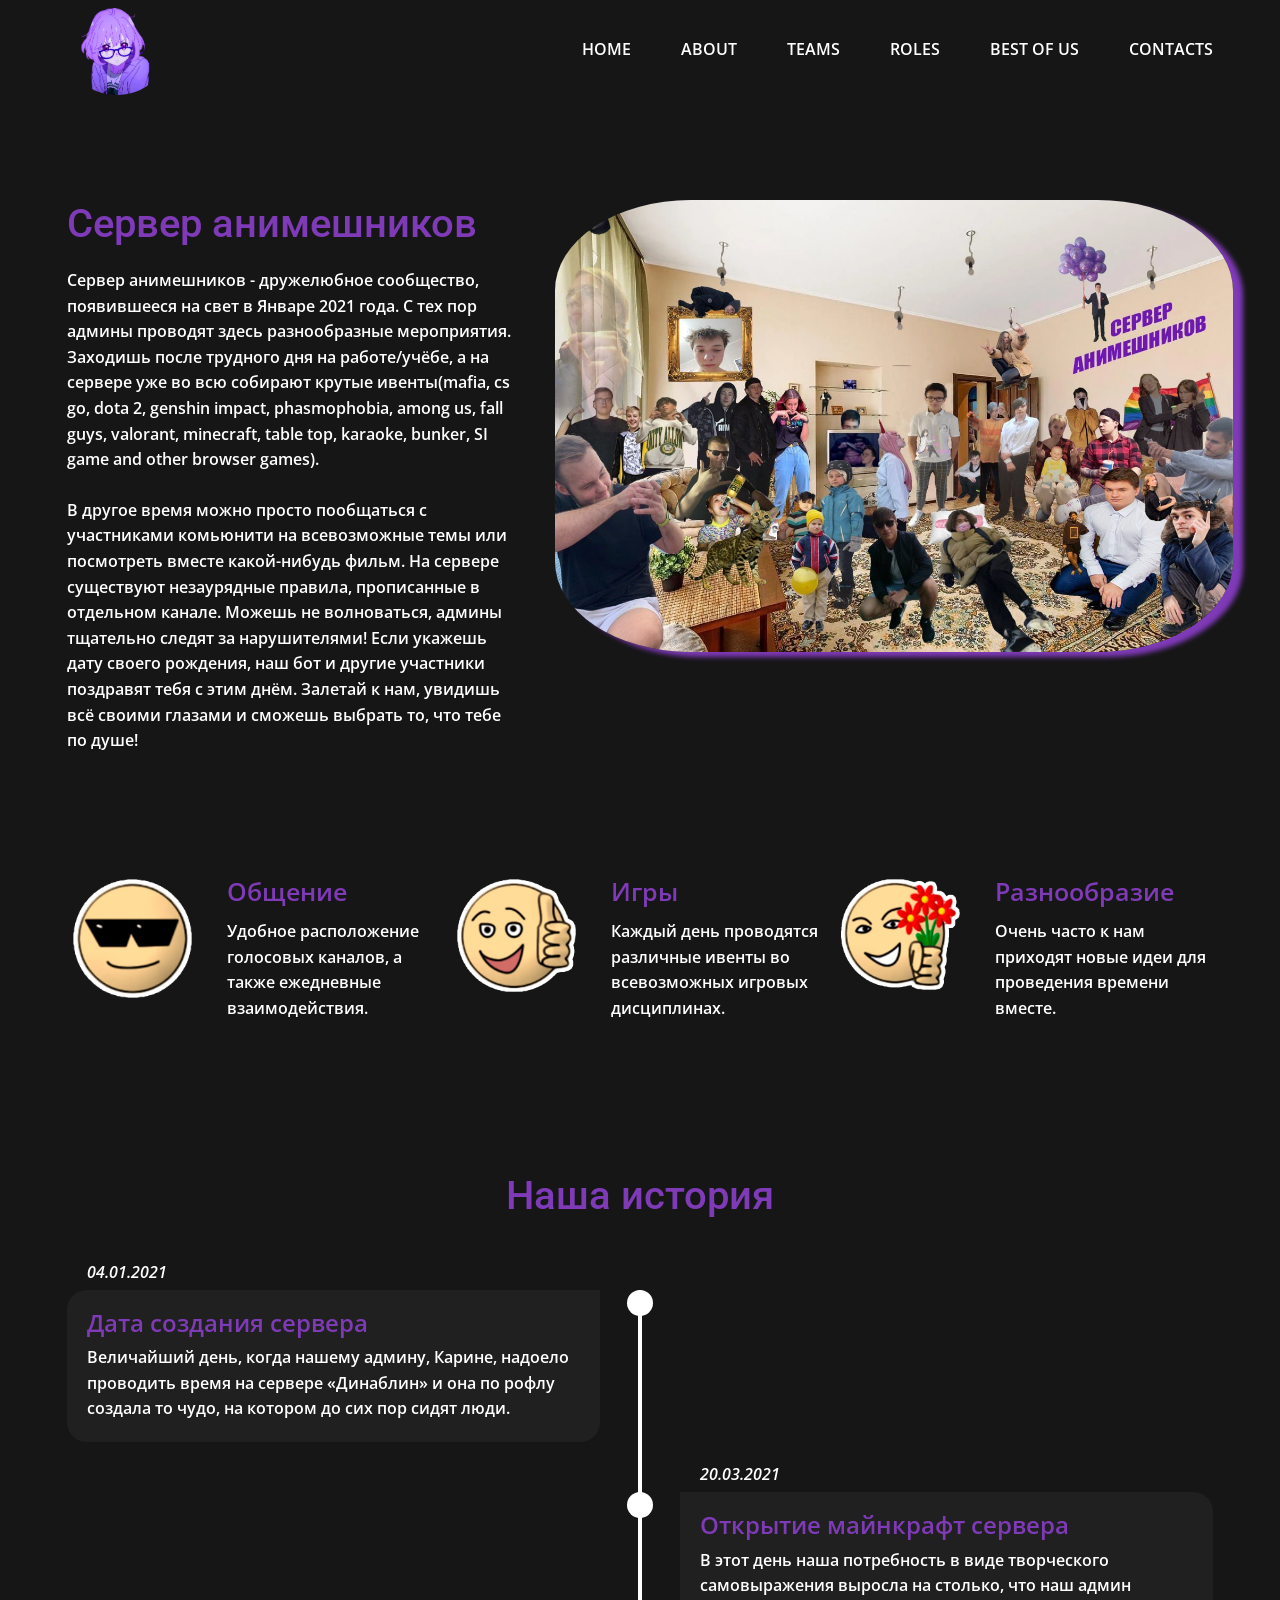
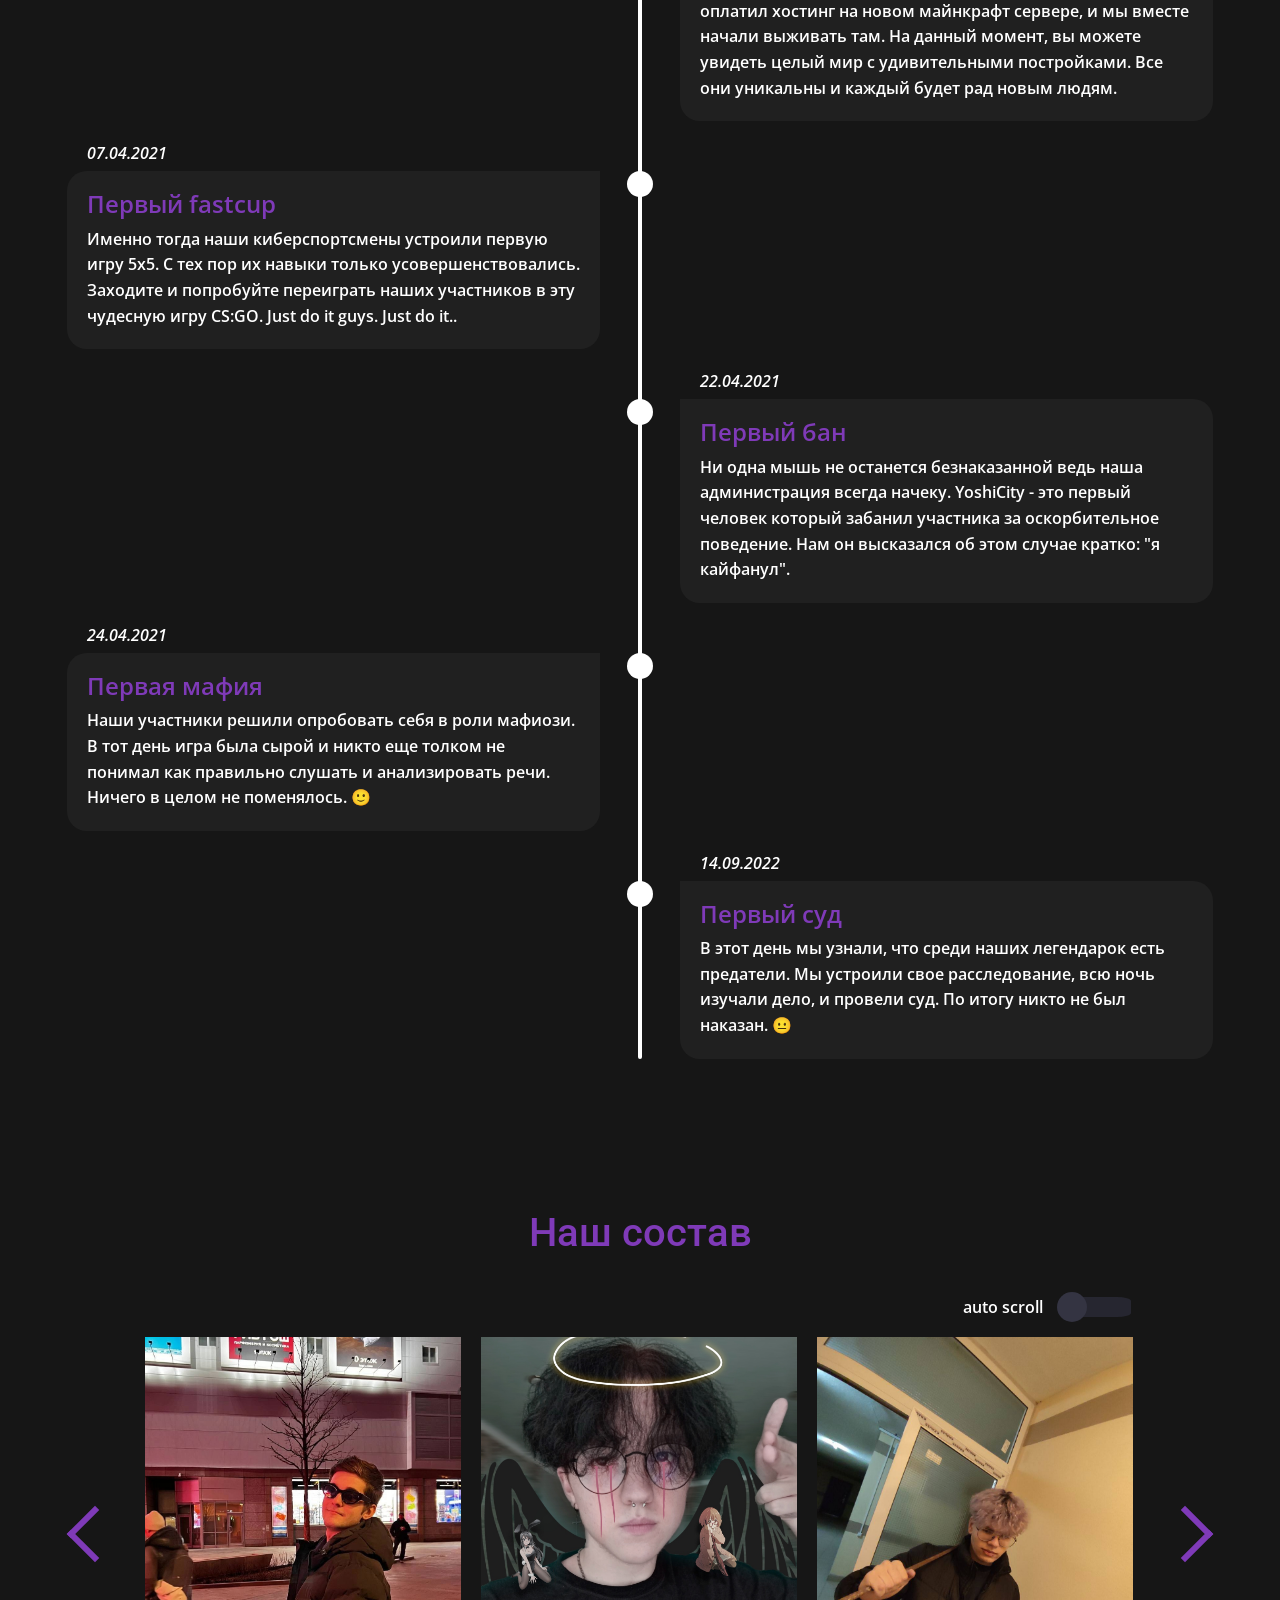
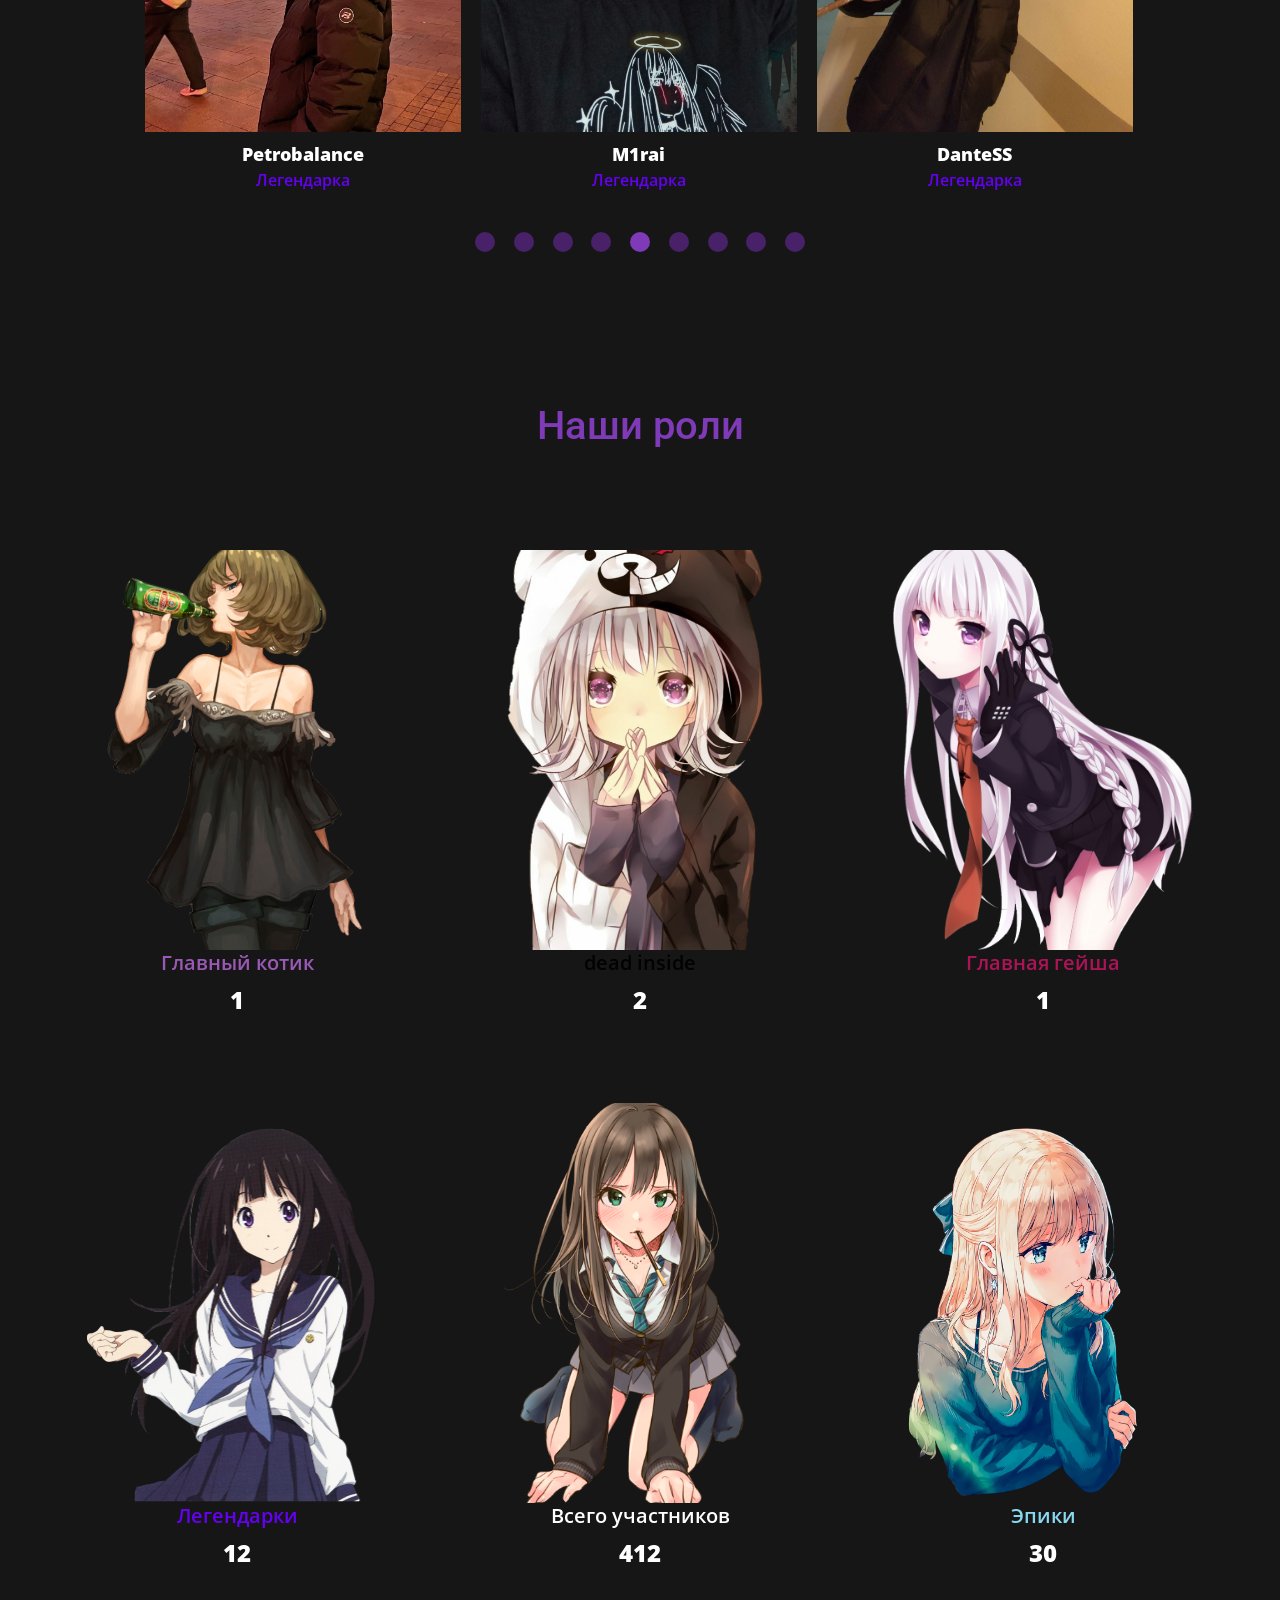
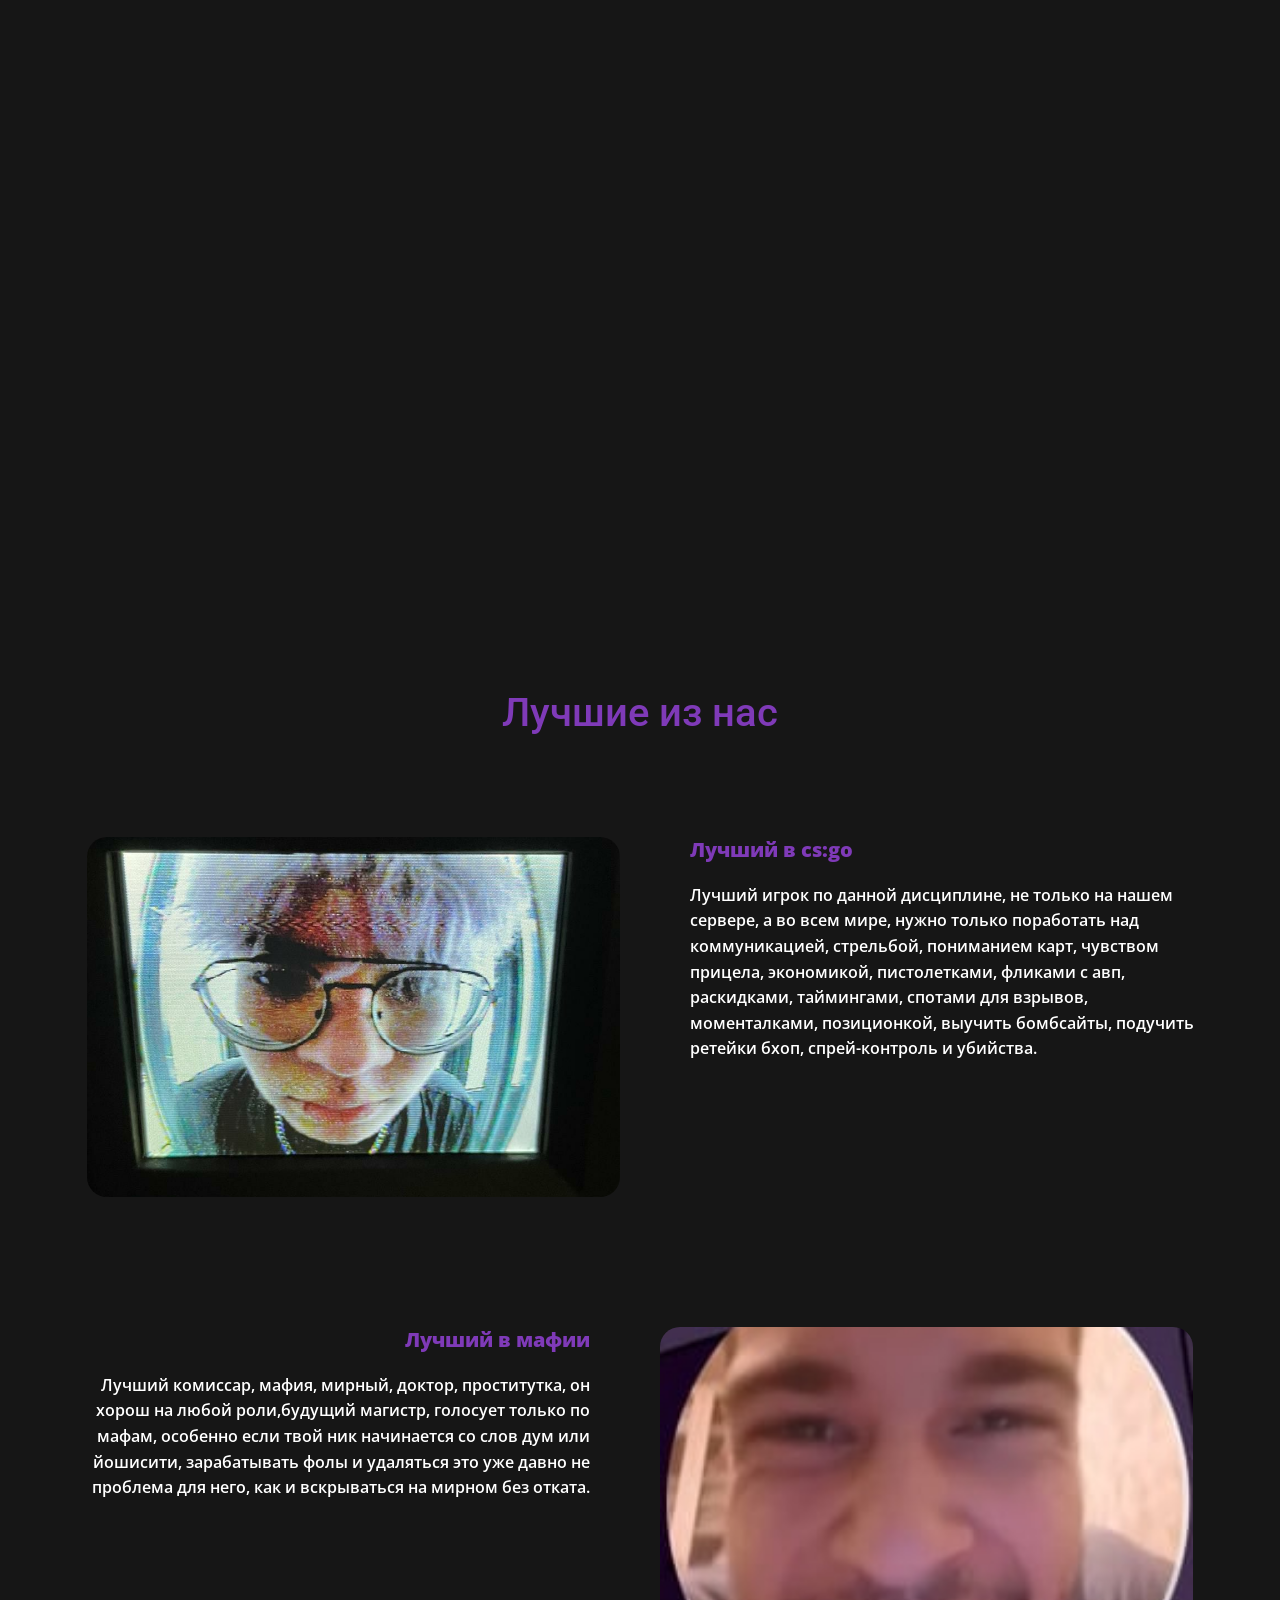
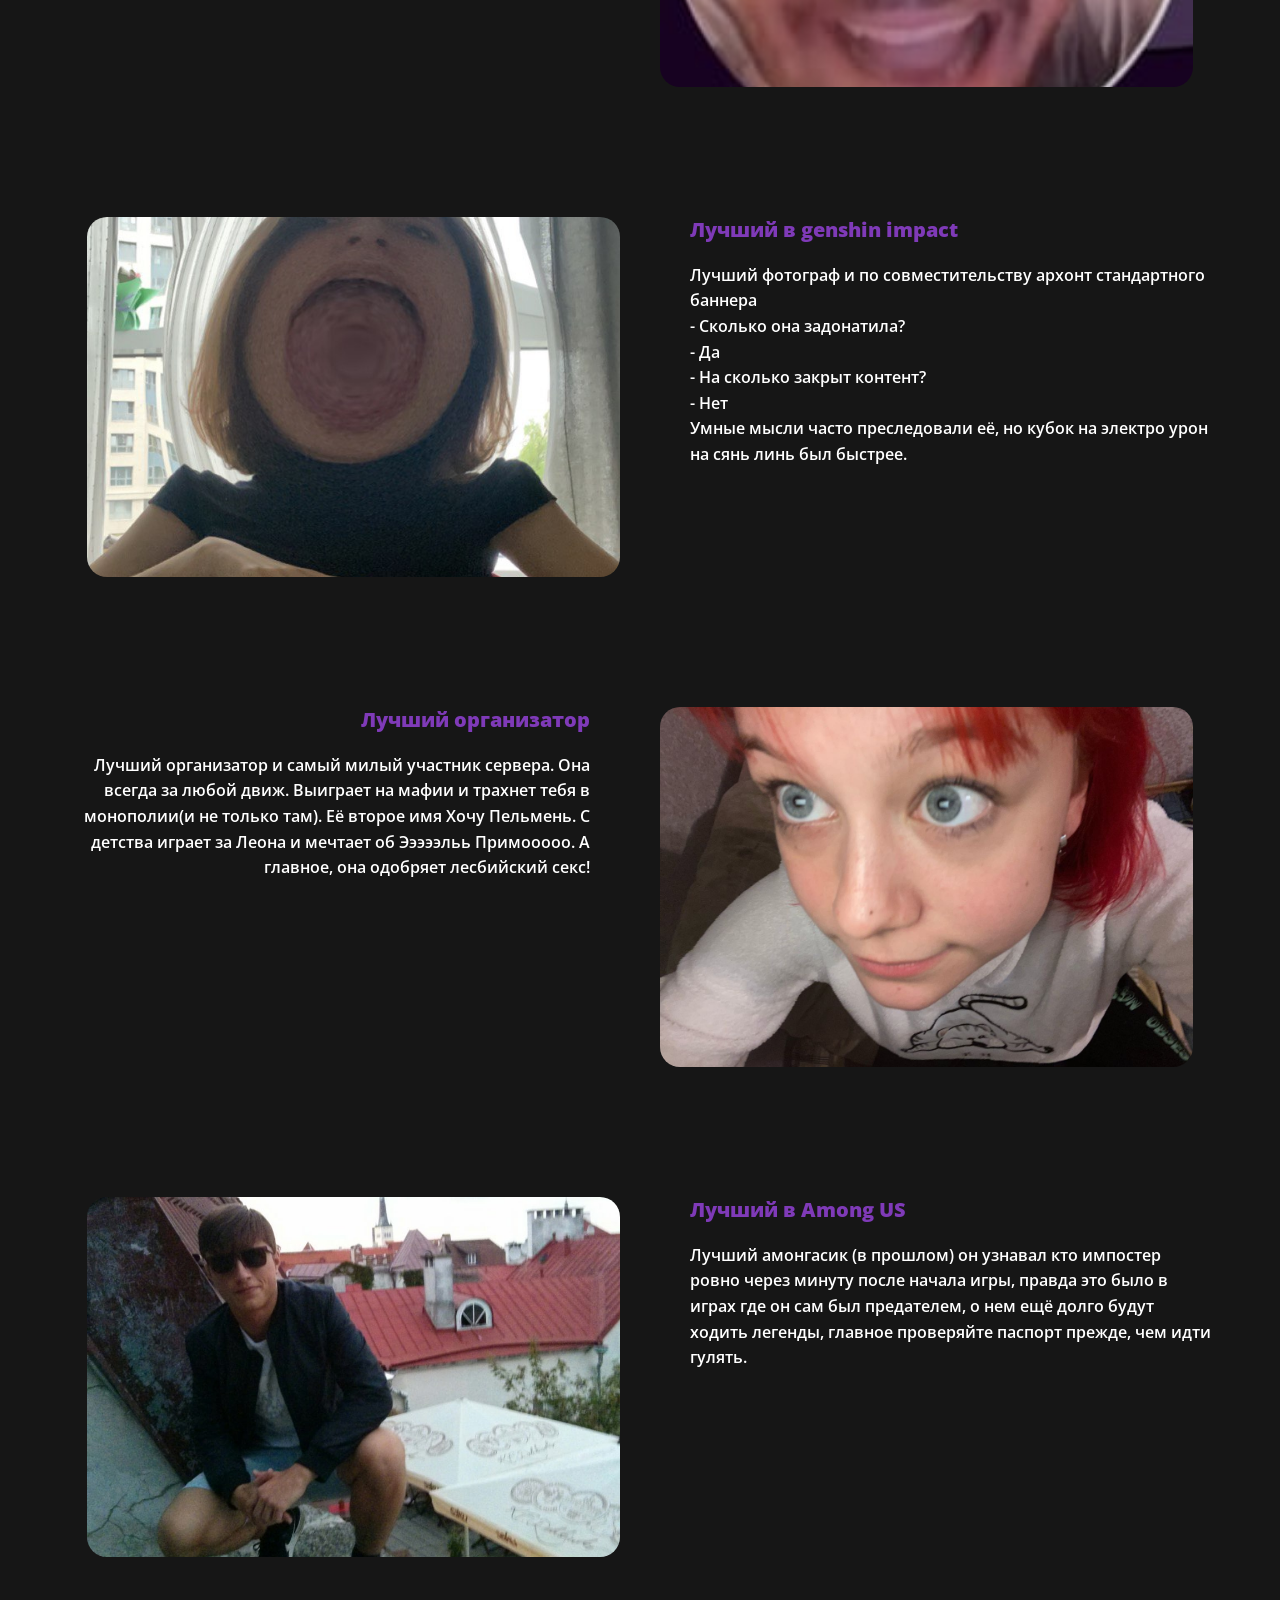
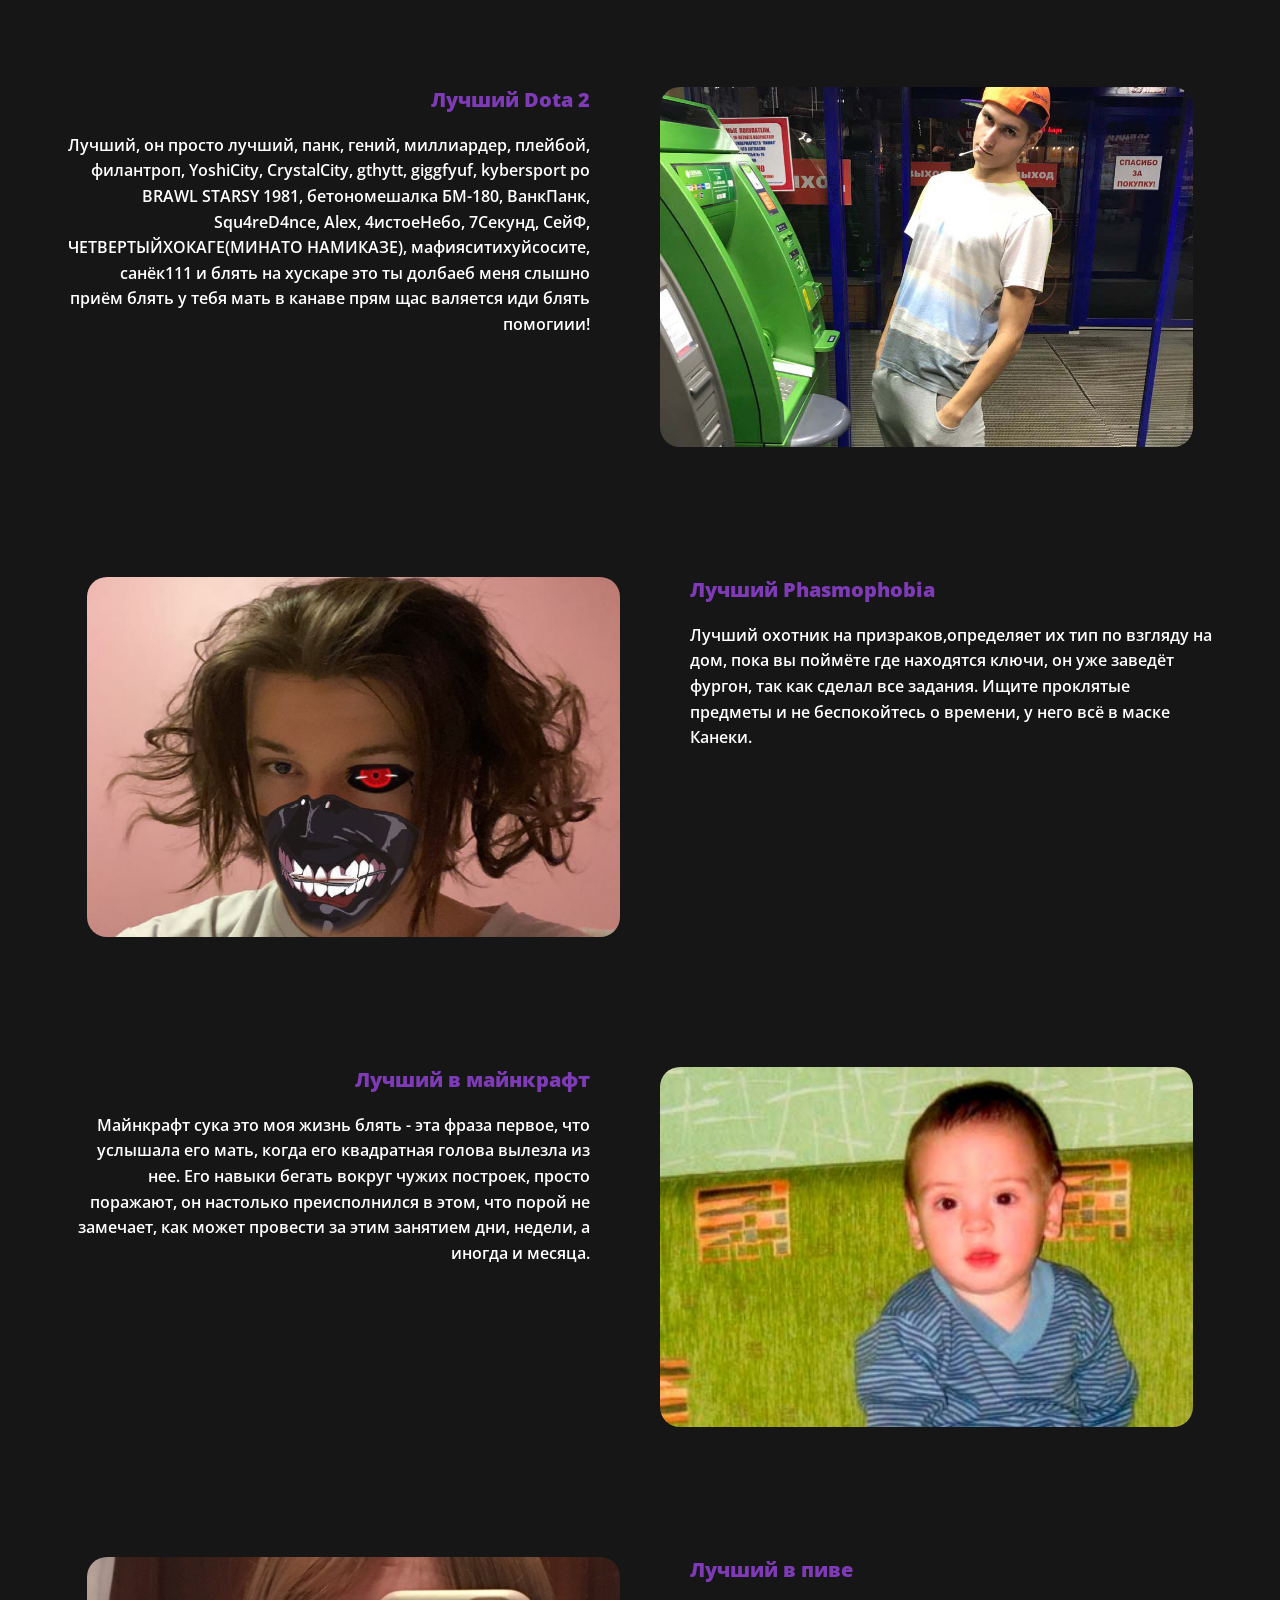
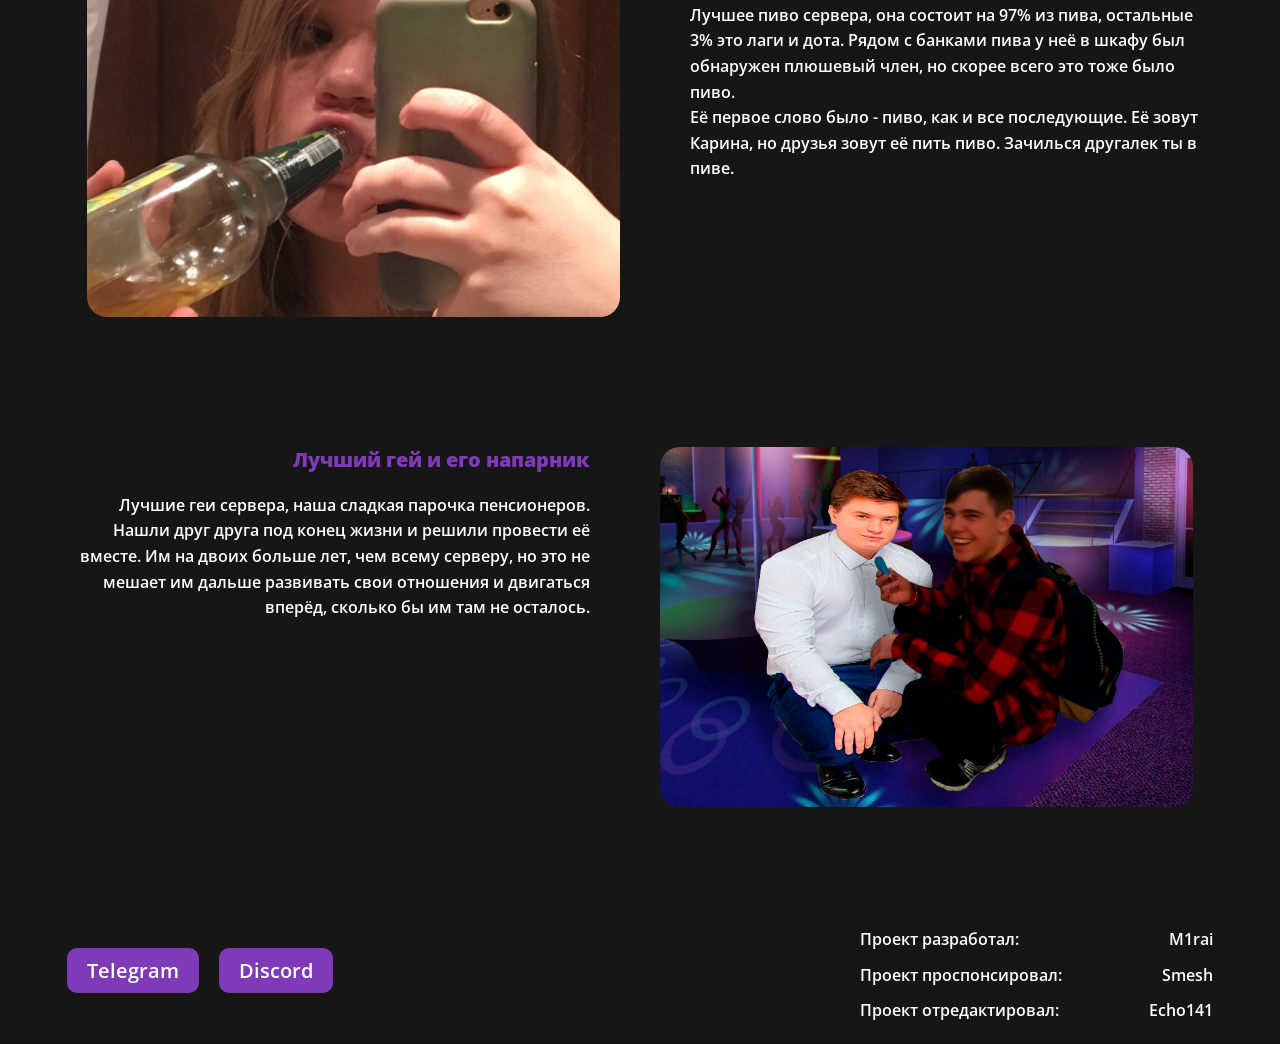
==== SA/index.html @ 6977f18a "Add files via upload" ====
<!DOCTYPE html>
<html lang="en">
<head>
    <meta charset="UTF-8">
    <meta http-equiv="X-UA-Compatible" content="IE=edge">
    <meta name="viewport" content="width=device-width, initial-scale=1.0">
    <link rel="stylesheet" href="css/style.css">
    <link rel="stylesheet" href="css/lib/animate.min.css">
    <title>Server Animeshnicov</title>
    <script src="js/lib/wow.min.js"></script>
    <script defer>
            new WOW().init();
    </script>
</head>
<body>
    <div class="wrapper">
        <header class="header">
            <div class="header__container">
                <div class="header__body">
                    <div class="header__logo">
                        <img src="img/header/logo.png" alt="">
                    </div>
                    <nav class="header__menu">
                        <ul class="header__list">
                            <li class="header__item"><a href="#home" class="header__link">HOME</a></li>
                            <li class="header__item"><a href="#about" class="header__link">ABOUT</a></li>
                            <li class="header__item"><a href="#teams" class="header__link">TEAMS</a></li>
                            <li class="header__item"><a href="#roles" class="header__link">ROLES</a></li>
                            <li class="header__item"><a href="#best-of-us" class="header__link">BEST OF US</a></li>
                            <li class="header__item"><a href="#contacts" class="header__link">CONTACTS</a></li>
                        </ul>
                    </nav>
                    <div class="header__burger">
                        <span></span>
                    </div>
                </div>
            </div>
        </header>
        <main class="main">
            <section id="home" class="home">
                <div class="home__container">
                    <div class="home__content">
                        <div class="home__text wow animate__animated animate__fadeInLeft">
                            <div class="home__title title">Сервер анимешников</div>
                            <p>Сервер анимешников - дружелюбное сообщество, появившееся на свет в Январе 2021 года. С тех пор админы проводят здесь разнообразные мероприятия. Заходишь после трудного дня на работе/учёбе, а на сервере уже во всю собирают крутые ивенты(mafia, <a href="https://www.youtube.com/watch?v=sz83QTNhW-s" class="link">cs go</a>, <a href="https://www.youtube.com/watch?v=ajs3uIEojYc" class="link">dota 2</a>, genshin impact, <a class="link" href="https://www.youtube.com/watch?v=RlpNRLOhGR0">phasmophobia</a>, among us, fall guys, valorant, minecraft, table top, <a href="https://www.youtube.com/watch?v=02ktnc6Fs5M" class="link">karaoke</a>, bunker, SI game and other browser games).</p>
                            <p>В другое время можно просто пообщаться с участниками комьюнити на всевозможные темы или посмотреть вместе какой-нибудь фильм. На сервере существуют незаурядные правила, прописанные в отдельном канале. Можешь не волноваться, админы тщательно следят за нарушителями! Если укажешь дату своего рождения, наш бот и другие участники поздравят тебя с этим днём. Залетай к нам, увидишь всё своими глазами и сможешь выбрать то, что тебе по душе!</p>
                        </div>
                        <div data-wow-delay="0.5s" class="home__img wow animate__animated animate__fadeIn">
                            <img src="img/home/all_member.jpg" alt="">
                        </div>
                    </div>
                    <div data-wow-delay="0.7s" class="home__rows wow animate__animated animate__zoomIn">
                        <div class="home__item home-item">
                            <div class="home-item__img">
                                <img src="img/home/icon/item_1.png" alt="">
                            </div>
                            <div class="home-item__text">
                                <h2 class="home-item__title">Общение</h2>
                                <p>Удобное расположение голосовых каналов, а также ежедневные взаимодействия.</p>
                            </div>
                        </div>
                        <div class="home__item home-item">
                            <div class="home-item__img">
                                <img src="img/home/icon/itme_2.png" alt="">
                            </div>
                            <div class="home-item__text">
                                <h2 class="home-item__title">Игры</h2>
                                <p>Каждый день проводятся различные ивенты во всевозможных игровых дисциплинах.</p>
                            </div>
                        </div>
                        <div class="home__item home-item">
                            <div class="home-item__img">
                                <img src="img/home/icon/item_3.png" alt="">
                            </div>
                            <div class="home-item__text">
                                <h2 class="home-item__title">Разнообразие</h2>
                                <p>Очень часто к нам приходят новые идеи для проведения времени вместе.</p>
                            </div>
                        </div>
                    </div>
                </div>
            </section>
            <section class="about" id="about">
                <div class="about__container">
                    <h2 class="about__title title">Наша история</h2>
                    <div class="about__content">
                        <ul class="about__timeline timeline">
                            <li class="timeline__item wow animate__animated animate__fadeIn">
                                <span class="date">04.01.2021</span>
                                <h2 class="timeline__title">Дата создания сервера</h2>
                                <p>Величайший день, когда нашему админу, Карине, надоело проводить время на сервере «Динаблин» и она по рофлу создала то чудо, на котором до сих пор сидят люди.</p>
                            </li>
                            <li class="timeline__item wow animate__animated animate__fadeIn">
                                <span class="date">20.03.2021</span>
                                <h2 class="timeline__title">Открытие майнкрафт сервера</h2>
                                <p>В этот день наша потребность в виде творческого самовыражения выросла на столько, что наш админ оплатил хостинг на новом майнкрафт сервере, и мы вместе начали выживать там. На данный момент, вы можете увидеть целый мир с удивительными постройками. Все они уникальны и каждый будет рад новым людям.</p>
                            </li>
                            <li class="timeline__item wow animate__animated animate__fadeIn">
                                <span class="date">07.04.2021</span>
                                <h2 class="timeline__title">Первый fastcup</h2>
                                <p>Именно тогда наши киберспортсмены устроили первую игру 5х5. С тех пор их навыки только усовершенствовались. Заходите и попробуйте переиграть наших участников в эту чудесную игру CS:GO. Just do it guys. Just do it..</p>
                            </li>
                            <li class="timeline__item wow animate__animated animate__fadeIn">
                                <span class="date">22.04.2021</span>
                                <h2 class="timeline__title">Первый бан</h2>
                                <p>Ни одна мышь не останется безнаказанной ведь наша администрация всегда начеку. YoshiCity - это первый человек который забанил участника за оскорбительное поведение. Нам он высказался об этом случае кратко: "я кайфанул".</p>
                            </li>
                            <li class="timeline__item wow animate__animated animate__fadeIn">
                                <span class="date">24.04.2021</span>
                                <h2 class="timeline__title">Первая мафия</h2>
                                <p>Наши участники решили опробовать себя в роли мафиози. В тот день игра была сырой и никто еще толком не понимал как правильно слушать и анализировать речи. Ничего в целом не поменялось. <a href="https://www.youtube.com/watch?v=8d0pIugkHi0">🙂</a></p>
                            </li>
                            <li class="timeline__item wow animate__animated animate__fadeIn">
                                <span class="date">14.09.2022</span>
                                <h2 class="timeline__title">Первый суд</h2>
                                <p>В этот день мы узнали, что среди наших легендарок есть предатели. Мы устроили свое расследование, всю ночь изучали дело, и провели суд. По итогу никто не был наказан. 😐</p>
                            </li>
                        </ul>
                    </div>
                </div>
            </section>
            <section class="teams" id="teams">
                <div class="teams__container">
                    <div class="teams__content">
                        <h2 class="teams__title title">Наш состав</h2>
                        <div data-wow-offset="50" class="teams__slider slider wow animate__animated animate__bounceIn">
                            <div class="slider__wrapper">
                                <span class="auto-scrol">auto scroll</span>
                                <div class="slider__btn"></div>
                                <div class="slider__body">
                                    <div class="slider__item">
                                        <img src="img/teams/Без-воска.jpg" alt="">
                                        <h2 class="slider__nickname">Без Воска</h2>
                                        <span class="slider__role epic">Эпик</span>
                                    </div>
                                    <div class="slider__item">
                                        <img src="img/teams/gorkui.jpg" alt="">
                                        <h2 class="slider__nickname">Gorkui</h2>
                                        <span class="slider__role epic">Эпик</span>
                                    </div>
                                    <div class="slider__item">
                                        <img src="img/teams/space.jpg" alt="">
                                        <h2 class="slider__nickname">Sp9ce</h2>
                                        <span class="slider__role epic">Эпик</span>
                                    </div>
                                    <div class="slider__item">
                                        <img src="img/teams/kraven2.jpg" alt="">
                                        <h2 class="slider__nickname">Krave_n</h2>
                                        <span class="slider__role epic">Эпик</span>
                                    </div>
                                    <div class="slider__item">
                                        <img src="img/teams/makey.jpg" alt="">
                                        <h2 class="slider__nickname">Makey</h2>
                                        <span class="slider__role mad">Мадемуазель</span>
                                    </div>
                                    <div class="slider__item">
                                        <img src="img/teams/владудосик.jpg" alt="">
                                        <h2 class="slider__nickname">Владудосик</h2>
                                        <span class="slider__role epic">Эпик</span>
                                    </div>
                                    <div class="slider__item">
                                        <img src="img/teams/hunter-goul.jpg" alt="">
                                        <h2 class="slider__nickname">hunter goul</h2>
                                        <span class="slider__role epic">Эпик</span>
                                    </div>
                                    <div class="slider__item">
                                        <img src="img/teams/г-гуська.jpg" alt="">
                                        <h2 class="slider__nickname">Г-гуська</h2>
                                        <span class="slider__role epic">Эпик</span>
                                    </div>
                                    <div class="slider__item">
                                        <img src="img/teams/mysterio.jpg" alt="">
                                        <h2 class="slider__nickname">Mysterio</h2>
                                        <span class="slider__role ded">Дед</span>
                                    </div>
                                    <div class="slider__item">
                                        <img src="img/teams/seraphima.jpg" alt="">
                                        <h2 class="slider__nickname">fweriujgr</h2>
                                        <span class="slider__role kot">Главный котик</span>
                                    </div>
                                    <div class="slider__item">
                                        <img src="img/teams/doom.jpg" alt="">
                                        <h2 class="slider__nickname">Doom</h2>
                                        <span class="slider__role dead">dead inside</span>
                                    </div>
                                    <div class="slider__item">
                                        <img src="img/teams/pain.jpg" alt="">
                                        <h2 class="slider__nickname">Pain</h2>
                                        <span class="slider__role gay">Главная гейша</span>
                                    </div>
                                    <div class="slider__item">
                                        <img src="img/teams/petrobalance.jpg" alt="">
                                        <h2 class="slider__nickname">Petrobalance</h2>
                                        <span class="slider__role leg">Легендарка</span>
                                    </div>
                                    <div class="slider__item">
                                        <img src="img/teams/M1rai.jpg" alt="">
                                        <h2 class="slider__nickname">M1rai</h2>
                                        <span class="slider__role leg">Легендарка</span>
                                    </div>
                                    <div class="slider__item">
                                        <img src="img/teams/dantess.jpg" alt="">
                                        <h2 class="slider__nickname">DanteSS</h2>
                                        <span class="slider__role leg">Легендарка</span>
                                    </div>
                                    <div class="slider__item">
                                        <img src="img/teams/raven.jpg" alt="">
                                        <h2 class="slider__nickname">Raven</h2>
                                        <span class="slider__role leg">Легендарка</span>
                                    </div>
                                    <div class="slider__item">
                                        <img src="img/teams/yoshi.jpg" alt="">
                                        <h2 class="slider__nickname">YoshiCity</h2>
                                        <span class="slider__role leg">Легендарка</span>
                                    </div>
                                    <div class="slider__item">
                                        <img src="img/teams/Iron.jpg" alt="">
                                        <h2 class="slider__nickname">Iron</h2>
                                        <span class="slider__role leg">Легендарка</span>
                                    </div>
                                    <div class="slider__item">
                                        <img src="img/teams/laher.jpg" alt="">
                                        <h2 class="slider__nickname">Laher</h2>
                                        <span class="slider__role leg">Легендарка</span>
                                    </div>
                                    <div class="slider__item">
                                        <img src="img/teams/gay-porn.jpg" alt="">
                                        <h2 class="slider__nickname">Gayporn</h2>
                                        <span class="slider__role leg">Легендарка</span>
                                    </div>
                                    <div class="slider__item">
                                        <img src="img/teams/luffik2.jpg" alt="">
                                        <h2 class="slider__nickname">Luffik</h2>
                                        <span class="slider__role leg">Легендарка</span>
                                    </div>
                                    <div class="slider__item">
                                        <img src="img/teams/yl98na.jpg" alt="">
                                        <h2 class="slider__nickname">yl98na</h2>
                                        <span class="slider__role epic">Эпик</span>
                                    </div>
                                    <div class="slider__item">
                                        <img src="img/teams/pi4.jpg" alt="">
                                        <h2 class="slider__nickname">Pi4</h2>
                                        <span class="slider__role epic">Эпик</span>
                                    </div>
                                    <div class="slider__item">
                                        <img src="img/teams/соня-гуль.jpg" alt="">
                                        <h2 class="slider__nickname">Соня гуль</h2>
                                        <span class="slider__role epic">Эпик</span>
                                    </div>
                                    <div class="slider__item">
                                        <img src="img/teams/mobuchi.jpg" alt="">
                                        <h2 class="slider__nickname">Mabuchi</h2>
                                        <span class="slider__role epic">Эпик</span>
                                    </div>
                                    <div class="slider__item">
                                        <img src="img/teams/Ярик.jpg" alt="">
                                        <h2 class="slider__nickname">Ярик</h2>
                                        <span class="slider__role epic">Эпик</span>
                                    </div>
                                    <div class="slider__item">
                                        <img src="img/teams/sugar-momi.jpg" alt="">
                                        <h2 class="slider__nickname">Sugar Mommy</h2>
                                        <span class="slider__role epic">Эпик</span>
                                    </div>
                                </div>
                            </div>
                            <div class="slider__arrow_left"></div>
                            <div class="slider__arrow_rigth"></div>
                            <div class="slider__dots">
                                <span class="dot"></span>
                                <span class="dot"></span>
                                <span class="dot"></span>
                                <span class="dot"></span>
                                <span class="dot active"></span>
                                <span class="dot"></span>
                                <span class="dot"></span>
                                <span class="dot"></span>
                                <span class="dot"></span>
                            </div>
                        </div>
                    </div>
                </div>
            </section>
            <section class="roles" id="roles">
                <div class="roles__container">
                    <div class="roles__content">
                        <h2 class="roles__title title">Наши роли</h2>
                        <div class="roles__row wow animate__animated animate__fadeInLeft">
                            <div class="roles__item roles-item">
                                <div class="roles-item__img">
                                    <img src="img/roles/item_1.png" alt="">
                                </div>
                                <div class="roles-item__text">
                                    <h2 class="roles-item__title kot">Главный котик</h2>
                                    <span class="roles-item__count">1</span>
                                </div>
                            </div>
                            <div class="roles__item roles-item">
                                <div class="roles-item__img">
                                    <img src="img/roles/item_2.png" alt="">
                                </div>
                                <div class="roles-item__text">
                                    <h2 class="roles-item__title dead">dead inside</h2>
                                    <span class="roles-item__count">2</span>
                                </div>
                            </div>
                            <div class="roles__item roles-item">
                                <div class="roles-item__img">
                                    <img src="img/roles/item_3.png" alt="">
                                </div>
                                <div class="roles-item__text">
                                    <h2 class="roles-item__title gay">Главная гейша</h2>
                                    <span class="roles-item__count">1</span>
                                </div>
                            </div>
                        </div>
                        <div class="roles__row wow animate__animated animate__fadeInRight">
                            <div class="roles__item roles-item">
                                <div class="roles-item__img">
                                    <img src="img/roles/item_4.png" alt="">
                                </div>
                                <div class="roles-item__text">
                                    <h2 class="roles-item__title leg">Легендарки</h2>
                                    <span class="roles-item__count">12</span>
                                </div>
                            </div>
                            <div class="roles__item roles-item">
                                <div class="roles-item__img">
                                    <img src="img/roles/item_5.png" alt="">
                                </div>
                                <div class="roles-item__text">
                                    <h2 class="roles-item__title">Всего участников</h2>
                                    <span class="roles-item__count">412</span>
                                </div>
                            </div>
                            <div class="roles__item roles-item">
                                <div class="roles-item__img">
                                    <img src="img/roles/item_6.png" alt="">
                                </div>
                                <div class="roles-item__text">
                                    <h2 class="roles-item__title epic">Эпики</h2>
                                    <span class="roles-item__count">30</span>
                                </div>
                            </div>
                        </div>
                        <div class="roles__row wow animate__animated animate__fadeInLeft">
                            <div class="roles__item roles-item">
                                <div class="roles-item__img">
                                    <img src="img/roles/item_7.png" alt="">
                                </div>
                                <div class="roles-item__text">
                                    <h2 class="roles-item__title ded">Деды</h2>
                                    <span class="roles-item__count">11</span>
                                </div>
                            </div>
                            <div class="roles__item roles-item">
                                <div class="roles-item__img">
                                    <img src="img/roles/item_8.png" alt="">
                                </div>
                                <div class="roles-item__text">
                                    <h2 class="roles-item__title kotik">Котики</h2>
                                    <span class="roles-item__count">342</span>
                                </div>
                            </div>
                            <div class="roles__item roles-item">
                                <div class="roles-item__img">
                                    <img src="img/roles/item_9.png" alt="">
                                </div>
                                <div class="roles-item__text">
                                    <h2 class="roles-item__title boost">Server booster</h2>
                                    <span class="roles-item__count">2</span>
                                </div>
                            </div>
                        </div>
                    </div>
                </div>
            </section>
            <section class="best-of-us" id="best-of-us">
                <div class="best-of-us__container">
                    <div class="best-of-us__content">
                        <h2 class="best-of-us__title title">Лучшие из нас</h2>
                        <div class="best-of-us__rows">
                            <div class="best-of-us__row best-of-us-row wow animate__animated animate__fadeIn">
                                <div class="best-of-us-row__img">
                                    <img src="img/best of us/item_1.jpg" alt="">
                                </div>
                                <div class="best-of-us-row__text">
                                    <h2 class="best-of-us-row__title">Лучший в cs:go</h2>
                                    <p>Лучший игрок по данной дисциплине, не только на нашем сервере, а во всем мире, нужно только поработать над коммуникацией, стрельбой, пониманием карт, чувством прицела, экономикой, пистолетками, фликами с авп, раскидками, таймингами, спотами для взрывов, моменталками, позиционкой, выучить бомбсайты, подучить ретейки бхоп, спрей-контроль и убийства.</p>
                                </div>
                            </div>
                            <div class="best-of-us__row best-of-us-row wow animate__animated animate__fadeIn">
                                <div class="best-of-us-row__img">
                                    <a href="https://www.youtube.com/shorts/wYruW8Sxaxo" class="link"><img src="img/best of us/item_2.jpg" alt=""></a>
                                </div>
                                <div class="best-of-us-row__text">
                                    <h2 class="best-of-us-row__title">Лучший в мафии</h2>
                                    <p>Лучший комиссар, мафия, мирный, доктор, проститутка, он хорош на любой роли,будущий магистр, голосует только по мафам, особенно если твой ник начинается со слов дум или йошисити, зарабатывать фолы и удаляться это уже давно не проблема для него, как и вскрываться на мирном без отката.</p>
                                </div>
                            </div>
                            <div class="best-of-us__row best-of-us-row wow animate__animated animate__fadeIn">
                                <div class="best-of-us-row__img">
                                    <img src="img/best of us/item_3.jpg" alt="">
                                </div>
                                <div class="best-of-us-row__text">
                                    <h2 class="best-of-us-row__title">Лучший в genshin impact</h2>
                                    <p>Лучший фотограф и по совместительству архонт стандартного баннера <br>
                                        - Сколько она задонатила?<br>
                                        - Да<br>
                                        - На сколько закрыт контент?<br>
                                        - Нет<br>
                                        Умные мысли часто преследовали её, но кубок на электро урон на сянь линь был быстрее.</p>
                                </div>
                            </div>
                            <div class="best-of-us__row best-of-us-row wow animate__animated animate__fadeIn">
                                <div class="best-of-us-row__img">
                                    <img src="img/best of us/item_4.jpg" alt="">
                                </div>
                                <div class="best-of-us-row__text">
                                    <h2 class="best-of-us-row__title">Лучший организатор</h2>
                                    <p>Лучший организатор и самый милый участник сервера. Она всегда за любой движ. Выиграет на мафии и трахнет тебя в монополии(и не только там). Её второе имя Хочу Пельмень. С детства играет за Леона и мечтает об Эээээльь Примооооо. А главное, она одобряет лесбийский секс!</p>
                                </div>
                            </div>
                            <div class="best-of-us__row best-of-us-row wow animate__animated animate__fadeIn">
                                <div class="best-of-us-row__img">
                                    <img src="img/best of us/item_5.jpg" alt="">
                                </div>
                                <div class="best-of-us-row__text">
                                    <h2 class="best-of-us-row__title">Лучший в Among US</h2>
                                    <p>Лучший амонгасик (в прошлом) он узнавал кто импостер ровно через минуту после начала игры, правда это было в играх где он сам был предателем, о нем ещё долго будут ходить легенды, главное проверяйте паспорт прежде, чем идти гулять.</p>
                                </div>
                            </div>
                            <div class="best-of-us__row best-of-us-row wow animate__animated animate__fadeIn">
                                <div class="best-of-us-row__img">
                                    <img src="img/best of us/item_6.jpg" alt="">
                                </div>
                                <div class="best-of-us-row__text">
                                    <h2 class="best-of-us-row__title">Лучший Dota 2</h2>
                                    <p>Лучший, он просто лучший, панк, гений, миллиардер, плейбой, филантроп, <a href="https://www.youtube.com/watch?v=Ri3Ss_6Qvio" class="link">YoshiCity</a>, CrystalCity, gthytt, giggfyuf, kybersport po BRAWL STARSY 1981, бетономешалка БМ-180, ВанкПанк, Squ4reD4nce, Alex, 4истоеНебо, 7Секунд, СейФ, ЧЕТВЕРТЫЙХОКАГЕ(МИНАТО НАМИКАЗЕ), мафияситихуйсосите, санёк111 и блять на хускаре это ты долбаеб меня слышно приём блять у тебя мать в канаве прям щас валяется иди блять помогиии!</p>
                                </div>
                            </div>
                            <div class="best-of-us__row best-of-us-row wow animate__animated animate__fadeIn">
                                <div class="best-of-us-row__img">
                                    <img src="img/best of us/item_7.JPG" alt="">
                                </div>
                                <div class="best-of-us-row__text">
                                    <h2 class="best-of-us-row__title">Лучший Phasmophobia</h2>
                                    <p>Лучший охотник на призраков,определяет их тип по взгляду на дом, пока вы поймёте где находятся ключи, он уже заведёт фургон, так как сделал все задания. Ищите проклятые предметы и не беспокойтесь о времени, у него всё в маске Канеки.</p>
                                </div>
                            </div>
                            <div class="best-of-us__row best-of-us-row wow animate__animated animate__fadeIn">
                                <div class="best-of-us-row__img">
                                    <img src="img/best of us/item_8.jpg" alt="">
                                </div>
                                <div class="best-of-us-row__text">
                                    <h2 class="best-of-us-row__title">Лучший в майнкрафт</h2>
                                    <p>Майнкрафт сука это моя жизнь блять - эта фраза первое, что услышала его мать, когда его квадратная голова вылезла из нее. Его навыки бегать вокруг чужих построек, просто поражают, он настолько преисполнился в этом, что порой не замечает, как может провести за этим занятием дни, недели, а иногда и месяца.</p>
                                </div>
                            </div>
                            <div class="best-of-us__row best-of-us-row wow animate__animated animate__fadeIn">
                                <div class="best-of-us-row__img">
                                    <img src="img/best of us/item_9.jpg" alt="">
                                </div>
                                <div class="best-of-us-row__text">
                                    <h2 class="best-of-us-row__title">Лучший в пиве</h2>
                                    <p>Лучшее пиво сервера, она состоит на 97% из пива, остальные 3% это лаги и дота. Рядом с банками пива у неё в шкафу был обнаружен плюшевый член, но скорее всего это тоже было пиво.
                                       <br>Её первое слово было - пиво, как и все последующие. Её зовут <a href="https://www.youtube.com/shorts/rfcEal7EB_4" class="link">Карина</a>, но друзья зовут её пить пиво. Зачилься другалек ты в пиве.</p>
                                </div>
                            </div>
                            <div class="best-of-us__row best-of-us-row wow animate__animated animate__fadeIn">
                                <div class="best-of-us-row__img">
                                    <img src="img/best of us/item_10.jpg" alt="">
                                </div>
                                <div class="best-of-us-row__text">
                                    <h2 class="best-of-us-row__title">Лучший гей и его напарник</h2>
                                    <p>Лучшие геи сервера, наша сладкая парочка пенсионеров. Нашли друг друга под конец жизни и решили провести её вместе. Им на двоих больше лет, чем всему серверу, но это не мешает им дальше развивать свои отношения и двигаться вперёд, сколько бы им там не осталось.</p>
                                </div>
                            </div>
                        </div>
                    </div>
                </div>
            </section>
        </main>
        <footer class="footer" id="contacts">
            <div class="footer__container">
                <div class="footer__content">
                    <div class="footer__btns">
                        <a class="footer__button" href="https://t.me/+BwQ_QNOsYeE3NDcy">Telegram</a>
                        <a class="footer__button" href="https://discord.gg/j8aJnDxu6w">Discord</a>
                    </div>
                    <div class="footer__rows">
                        <div class="footer__row">
                            <div class="text-left">Проект разработал:</div>
                            <div class="text-rigth"><a href="https://t.me/+Z_DwZX5a1chhZDky" class="link">M1rai</a></div>
                        </div>
                        <div class="footer__row">
                            <div class="text-left">Проект проспонсировал:</div>
                            <div class="text-rigth">Smesh</div>
                        </div>
                        <div class="footer__row">
                            <div class="text-left">Проект отредактировал:</div>
                            <div class="text-rigth"><a href="https://t.me/Abigail069" class="link">Echo141</a></div>
                        </div>
                    </div>
                </div>
            </div>
        </footer>
    </div>
    <script src="js/burger.js"></script>
    <script src="js/slider.js"></script>
    <script src="js/smooth-transition.js"></script>
</body>
</html>
---- SA/css/style.css ----
@import url("https://fonts.googleapis.com/css2?family=Open+Sans:ital,wght@0,600;0,700;0,800;1,600&display=swap");
@import url("https://fonts.googleapis.com/css2?family=Roboto:wght@300;400;500&display=swap");
* {
  padding: 0;
  margin: 0;
  border: 0;
}

*, *:before, *:after {
  -webkit-box-sizing: border-box;
  box-sizing: border-box;
}

:focus, :active {
  outline: none;
}

a:focus, a:active {
  outline: none;
}

nav, footer, header, aside {
  display: block;
}

html, body {
  height: 100%;
  width: 100%;
  font-size: 100%;
  line-height: 1;
  font-size: 14px;
  -ms-text-size-adjust: 100%;
  -moz-text-size-adjust: 100%;
  -webkit-text-size-adjust: 100%;
}

input, button, textarea {
  font-family: inherit;
}

input::-ms-clear {
  display: none;
}

button {
  cursor: pointer;
}

button::-moz-focus-inner {
  padding: 0;
  border: 0;
}

a, a:visited {
  text-decoration: none;
}

a:hover {
  text-decoration: none;
}

ul li {
  list-style: none;
}

img {
  vertical-align: top;
}

h1, h2, h3, h4, h5, h6 {
  font-size: inherit;
  font-weight: inherit;
}

body {
  font-family: 'Open Sans';
  font-style: normal;
  font-weight: 600;
  line-height: 160%;
  color: #FFFFFF;
  background-color: #161616;
}

@media (min-width: 1176px) {
  body {
    font-size: 16px;
  }
}

@media (max-width: 1176px) {
  body {
    font-size: calc(14px + 2 * (100vw / 1176));
  }
}

@media (max-width: 767.98px) {
  body {
    font-size: calc(14px + 3.4 * ((100vw - 320px) / 1176));
  }
}

::-webkit-scrollbar {
  width: 6px;
  background: #161616;
}

::-webkit-scrollbar-thumb {
  background-color: #7c6afa;
  border-radius: 9em;
}

[class*="__container"] {
  max-width: 1176px;
  padding: 0 15px;
  margin: 0 auto;
}

.wrapper {
  display: -webkit-box;
  display: -ms-flexbox;
  display: flex;
  -webkit-box-orient: vertical;
  -webkit-box-direction: normal;
      -ms-flex-direction: column;
          flex-direction: column;
  min-height: 100%;
  overflow: hidden;
}

.main {
  -webkit-box-flex: 1;
      -ms-flex: 1 1 auto;
          flex: 1 1 auto;
}

.link {
  color: #fff;
}

.title {
  font-family: 'Roboto';
  font-style: normal;
  font-weight: 500;
  line-height: 120%;
  color: #7f3ab8;
  text-align: center;
}

@media (min-width: 1176px) {
  .title {
    font-size: 40px;
  }
}

@media (max-width: 1176px) {
  .title {
    font-size: calc(24px + 16 * (100vw / 1176));
  }
}

@media (max-width: 767.98px) {
  .title {
    font-size: calc(24px + 27.2 * ((100vw - 320px) / 1176));
  }
}

.leg {
  color: #6500f2;
}

.epic {
  color: #89d8f1;
}

.mad {
  color: #2dc7d7;
}

.gay {
  color: #ad1457;
}

.ded {
  color: #8d1a8d;
}

.dead {
  color: #020202;
}

.kot {
  color: #9b59b6;
}

.kotik {
  color: #b89797;
}

.boost {
  color: #0015ff;
}

@media (max-width: 1176px) {
  [class*="__container"] {
    max-width: 970px;
  }
}

@media (max-width: 991.98px) {
  [class*="__container"] {
    max-width: 750px;
  }
}

@media (max-width: 767.98px) {
  [class*="__container"] {
    max-width: none;
  }
}

.header {
  width: 100%;
  position: fixed;
  top: 0;
  left: 0;
  z-index: 50;
}

.header::before {
  content: '';
  background-color: #161616;
  width: 100%;
  height: 100%;
  position: absolute;
  top: 0;
  left: 0;
  z-index: 2;
}

.header__body {
  display: -webkit-box;
  display: -ms-flexbox;
  display: flex;
  -webkit-box-pack: justify;
      -ms-flex-pack: justify;
          justify-content: space-between;
  -webkit-box-align: center;
      -ms-flex-align: center;
          align-items: center;
  height: 100px;
}

.header__list {
  position: relative;
  z-index: 3;
  display: -webkit-box;
  display: -ms-flexbox;
  display: flex;
  -webkit-box-align: center;
      -ms-flex-align: center;
          align-items: center;
}

.header__logo {
  position: relative;
  z-index: 3;
  width: 100px;
}

.header__logo img {
  width: 100%;
  border-radius: 50%;
}

.header__item {
  margin-right: 50px;
  position: relative;
}

.header__item::after {
  content: '';
  position: absolute;
  bottom: -2px;
  left: -6px;
  height: 3px;
  width: calc(100% + 12px);
  background-color: #7f3ab8;
  opacity: 0;
  -webkit-transition: opacity .3s linear;
  transition: opacity .3s linear;
}

.header__item:hover::after {
  opacity: 1;
}

.header__item:last-child {
  margin-right: 0;
}

.header__link {
  color: #fff;
}

.main {
  padding-top: 100px;
}

@media (max-width: 1176px) {
  .header__body {
    -webkit-box-pack: justify;
        -ms-flex-pack: justify;
            justify-content: space-between;
  }
  .header__menu {
    -webkit-box-flex: 0;
        -ms-flex: 0 0 auto;
            flex: 0 0 auto;
  }
}

@media (max-width: 991.98px) {
  .header__body {
    height: 80px;
  }
  .header__item {
    margin-right: 40px;
  }
  .header__logo {
    width: 80px;
  }
  .main {
    padding-top: 80px;
  }
}

@media (max-width: 767.98px) {
  .header__body {
    height: 60px;
  }
  .header__logo {
    width: 60px;
  }
  .main {
    padding-top: 60px;
  }
}

body.lock {
  overflow: hidden;
}

@media (min-width: 767.98px) {
  .header__burger {
    display: none;
  }
}

@media (max-width: 767.98px) {
  .header__burger {
    display: block;
    position: relative;
    width: 30px;
    height: 20px;
    z-index: 3;
  }
  .header__burger::before, .header__burger::after,
  .header__burger span {
    content: '';
    background-color: #fff;
    position: absolute;
    width: 100%;
    height: 2px;
    left: 0;
    -webkit-transition: all 0.3s ease 0s;
    transition: all 0.3s ease 0s;
  }
  .header__burger::before {
    top: 0;
  }
  .header__burger::after {
    bottom: 0;
  }
  .header__burger span {
    top: 9px;
  }
  .header__burger.active::before {
    -webkit-transform: rotate(45deg);
            transform: rotate(45deg);
    top: 9px;
  }
  .header__burger.active::after {
    -webkit-transform: rotate(-45deg);
            transform: rotate(-45deg);
    bottom: 9px;
  }
  .header__burger.active span {
    -webkit-transform: scale(0);
            transform: scale(0);
  }
  .header__menu {
    position: fixed;
    top: -100%;
    left: 0;
    width: 100%;
    height: 100%;
    -webkit-transition: all 0.7s ease 0s;
    transition: all 0.7s ease 0s;
    background-color: #161616;
    padding-top: 30px;
    overflow: auto;
    z-index: 1;
  }
  .header__menu.active {
    top: 0;
  }
  .header__list {
    -webkit-box-orient: vertical;
    -webkit-box-direction: normal;
        -ms-flex-direction: column;
            flex-direction: column;
    -webkit-box-align: center;
        -ms-flex-align: center;
            align-items: center;
    padding-top: 80px;
  }
  .header__item {
    margin-right: 0;
    margin-bottom: 30px;
  }
  .header__link {
    font-size: 24px;
  }
}

.home__content {
  display: -webkit-box;
  display: -ms-flexbox;
  display: flex;
  padding-top: 100px;
  padding-bottom: 20px;
}

.home__title.title {
  margin-bottom: 20px;
  text-align: left;
}

.home__text {
  -webkit-box-flex: 1;
      -ms-flex: 1 1 50%;
          flex: 1 1 50%;
  margin-right: 20px;
}

.home__text p {
  margin-bottom: 25px;
}

.home__img {
  -webkit-box-flex: 1;
      -ms-flex: 1 1 50%;
          flex: 1 1 50%;
  position: relative;
}

.home__img img {
  top: 0;
  left: 20px;
  position: absolute;
  width: calc(100% + 200px);
  border-radius: 20%;
  -webkit-box-shadow: 10px 5px 5px #7f3ab8;
          box-shadow: 10px 5px 5px #7f3ab8;
}

.home__rows {
  padding-top: 80px;
  display: -webkit-box;
  display: -ms-flexbox;
  display: flex;
  justify-content: space-between;
}

.home-item {
  display: -webkit-box;
  display: -ms-flexbox;
  display: flex;
  -webkit-box-flex: 0;
      -ms-flex: 0 0 33%;
          flex: 0 0 33%;
}

.home-item__img {
  -webkit-box-flex: 0;
      -ms-flex: 0 0 160px;
          flex: 0 0 160px;
  padding-right: 35px;
  padding-left: 6px;
}

.home-item__img img {
  width: 100%;
  -o-object-fit: cover;
     object-fit: cover;
}

.home-item__title {
  color: #7f3ab8;
  margin-bottom: 15px;
}

@media (min-width: 1176px) {
  .home-item__title {
    font-size: 25px;
  }
}

@media (max-width: 1176px) {
  .home-item__title {
    font-size: calc(16px + 9 * (100vw / 1176));
  }
}

@media (max-width: 767.98px) {
  .home-item__title {
    font-size: calc(16px + 15.3 * ((100vw - 320px) / 1176));
  }
}

.home-item__text {
  max-width: 340px;
}

@media (max-width: 1615px) {
  .home__text {
    -webkit-box-flex: 1;
        -ms-flex: 1 1 30%;
            flex: 1 1 30%;
  }
  .home__img img {
    width: calc(100%);
  }
}

@media (max-width: 1176px) {
  .home__content {
    padding-bottom: 20px;
  }
  .home__item {
    margin-bottom: 40px;
  }
  .home__text p:nth-child(2) {
    display: none;
  }
  .home__title.title {
    line-height: 50px;
    margin-bottom: 20px;
  }
  .home__rows {
    padding-top: 30px;
  }
  .home-item__img {
    -webkit-box-flex: 0;
        -ms-flex: 0 0 140px;
            flex: 0 0 140px;
  }
  .home-item__text {
    max-width: 800px;
  }
}

@media (max-width: 991.98px) {
  .home__rows {
    -webkit-box-orient: vertical;
    -webkit-box-direction: normal;
        -ms-flex-direction: column;
            flex-direction: column;
    padding-top: 10px;
  }
  .home__content {
    -webkit-box-orient: vertical;
    -webkit-box-direction: reverse;
        -ms-flex-direction: column-reverse;
            flex-direction: column-reverse;
    padding-top: 60px;
  }
  .home__img {
    padding-top: 77%;
  }
  .home__img img {
    top: 0;
    left: 0;
    position: absolute;
    width: 100%;
  }
  .home__content {
    padding-bottom: 50px;
  }
  .home .home-item__text {
    max-width: 590px;
  }
}

@media (max-width: 767.98px) {
  .home-item__img {
    -webkit-box-flex: 0;
        -ms-flex: 0 0 120px;
            flex: 0 0 120px;
  }
}

@media (max-width: 518px) {
  .home__img {
    padding-top: 82%;
  }
  .home__title.title {
    margin-bottom: 0;
  }
}

.about {
  background-color: #161616;
}

.about__title.title {
  margin-bottom: 70px;
  text-align: center;
}

.about__content {
  min-height: 900px;
  display: -webkit-box;
  display: -ms-flexbox;
  display: flex;
  -webkit-box-align: center;
      -ms-flex-align: center;
          align-items: center;
  -webkit-box-pack: center;
      -ms-flex-pack: center;
          justify-content: center;
  position: relative;
}

.timeline {
  width: 95%;
}

.timeline__item {
  padding: 20px;
  background-color: #202020;
  border-radius: 20px;
  margin-bottom: 60px;
  position: relative;
}

.timeline__item:last-child {
  margin-bottom: 0;
}

.timeline__title {
  color: #7f3ab8;
  margin-bottom: 10px;
}

@media (min-width: 1176px) {
  .timeline__title {
    font-size: 24px;
  }
}

@media (max-width: 1176px) {
  .timeline__title {
    font-size: calc(16px + 8 * (100vw / 1176));
  }
}

@media (max-width: 767.98px) {
  .timeline__title {
    font-size: calc(16px + 13.6 * ((100vw - 320px) / 1176));
  }
}

.timeline__img {
  margin-left: 30%;
  width: 200px;
  height: 200px;
}

.timeline__img img {
  width: 100%;
  height: 100%;
}

.date {
  font-style: italic;
  position: absolute;
  top: -30px;
}

@media (min-width: 767.98px) {
  .timeline {
    width: 100%;
  }
  .timeline__item {
    width: 50%;
    margin-bottom: 50px;
    position: relative;
  }
  .timeline__item:last-child {
    margin-bottom: 0;
  }
  .timeline__item::after {
    content: '';
    position: absolute;
    width: 26px;
    height: 26px;
    top: 0;
    border-radius: 50%;
    background-color: white;
    -webkit-transition: background-color .5s ease;
    transition: background-color .5s ease;
  }
  .timeline__item:nth-child(odd) {
    float: left;
    clear: right;
    -webkit-transform: translateX(-40px);
            transform: translateX(-40px);
    border-radius: 20px 0 20px 20px;
  }
  .timeline__item:nth-child(odd)::after {
    right: -53px;
  }
  .timeline__item:nth-child(even) {
    float: right;
    clear: left;
    -webkit-transform: translateX(40px);
            transform: translateX(40px);
    border-radius: 0 20px 20px 20px;
  }
  .timeline__item:nth-child(even)::after {
    left: -53px;
  }
  .timeline__item:hover::after {
    background-color: #7f3ab8;
  }
  .date {
    position: absolute;
    top: -30px;
  }
  .about__content {
    position: relative;
    padding: 0 40px;
  }
  .about__content::before {
    content: '';
    height: 100%;
    width: 4px;
    border-radius: 2px;
    background-color: white;
    position: absolute;
    top: 0;
    left: calc(50% - 2px);
  }
  .about__title.title {
    padding-top: 150px;
  }
}

@media (max-width: 1173px) {
  .about__title.title {
    padding-top: 90px;
  }
}

@media (max-width: 998.98px) {
  .about__title.title {
    padding-top: 75px;
  }
}

@media (max-width: 767.98px) {
  .about__title.title {
    padding-top: 35px;
  }
}

.teams__content {
  padding-top: 150px;
}

.teams__title {
  margin-bottom: 80px;
  text-align: center;
}

.slider {
  position: relative;
}

.slider__wrapper {
  margin: 0 70px;
  overflow: hidden;
}

.slider__btn {
  width: 70px;
  height: 20px;
  background-color: #262630;
  position: absolute;
  top: -40px;
  right: 82px;
  border-radius: 20%;
  -webkit-transition: all .5s ease;
  transition: all .5s ease;
}

.slider__btn::before {
  content: '';
  width: 30px;
  height: 30px;
  background-color: #343442;
  border-radius: 50%;
  position: absolute;
  top: -5px;
  left: -4px;
  -webkit-transition: all .5s ease;
  transition: all .5s ease;
}

.slider__btn.active {
  background-color: #602c8b;
}

.slider__btn.active::before {
  background-color: #7f3ab8;
  left: 42px;
}

.slider .auto-scrol {
  position: absolute;
  top: -42px;
  right: 170px;
}

.slider__body {
  display: -webkit-box;
  display: -ms-flexbox;
  display: flex;
  -webkit-box-pack: justify;
      -ms-flex-pack: justify;
          justify-content: space-between;
  margin-bottom: 30px;
  position: relative;
  left: -400%;
  -webkit-transition: left .7s linear;
  transition: left .7s linear;
  gap: 20px;
}

.slider__item {
  min-width: 31.41%;
  height: 465px;
}

.slider__item img {
  -o-object-fit: cover;
     object-fit: cover;
  width: 100%;
  height: 85%;
}

.slider__nickname {
  text-align: center;
}

.slider__role {
  display: block;
  text-align: center;
}

.slider__dots {
  display: -webkit-box;
  display: -ms-flexbox;
  display: flex;
  -webkit-box-align: center;
      -ms-flex-align: center;
          align-items: center;
  -webkit-box-pack: justify;
      -ms-flex-pack: justify;
          justify-content: space-between;
  max-width: 330px;
  margin: 0 auto;
}

.slider__dots .dot {
  width: 20px;
  height: 20px;
  background: #482168;
  border-radius: 50%;
}

.slider__dots .dot.active {
  background: #7f3ab8;
}

.slider__arrow_left {
  width: 40px;
  height: 40px;
  border-top: 6px solid #7f3ab8;
  border-right: 6px solid #7f3ab8;
  cursor: pointer;
  position: absolute;
  top: calc(50% - 80px);
  -webkit-transform: rotate(-135deg);
          transform: rotate(-135deg);
  left: 8px;
}

.slider__arrow_rigth {
  width: 40px;
  height: 40px;
  border-top: 6px solid #7f3ab8;
  border-right: 6px solid #7f3ab8;
  cursor: pointer;
  position: absolute;
  top: calc(50% - 80px);
  -webkit-transform: rotate(45deg);
          transform: rotate(45deg);
  right: 8px;
}

@media (max-width: 1176px) {
  .teams__content {
    padding-top: 90px;
  }
  .slider__item {
    min-width: 30.88%;
  }
}

@media (max-width: 991.98px) {
  .teams__content {
    padding-top: 75px;
  }
  .slider__item {
    min-width: 76.19666%;
    margin: 0 69px;
    height: 565px;
  }
  .slider__body {
    gap: 0px;
    -webkit-transition: left 0.6s linear;
    transition: left 0.6s linear;
    left: -1300%;
  }
  .slider__dots {
    display: none;
  }
  .slider__arrow_left {
    left: 10%;
  }
  .slider__arrow_rigth {
    right: 10%;
  }
  .slider__btn {
    right: 140px;
  }
  .slider__btn::before {
    left: -4px;
  }
  .slider .auto-scrol {
    right: 230px;
  }
}

@media (max-width: 767.98px) {
  .slider__wrapper {
    width: 580px;
    margin: 0 auto;
  }
  .slider__btn {
    right: 20%;
  }
  .slider__btn::before {
    left: -4px;
  }
  .slider .auto-scrol {
    right: 33%;
  }
}

@media (max-width: 655.98px) {
  .teams__content {
    padding-top: 55px;
  }
  .slider__item {
    min-width: 93.3%;
    margin: 0 8px;
    height: 395px;
  }
  .slider__wrapper {
    max-width: 240px;
    margin: 0 auto;
  }
  .slider__arrow_left {
    left: 20%;
  }
  .slider__arrow_rigth {
    right: 20%;
  }
  .slider__btn {
    position: absolute;
    top: -40px;
    left: calc(50% + 45px);
  }
  .slider__btn::before {
    left: -4px;
  }
  .auto-scrol {
    min-width: 300px;
    left: calc(50% - 50px);
  }
}

@media (max-width: 564px) {
  .slider__arrow_left {
    left: 10%;
  }
  .slider__arrow_rigth {
    right: 10%;
  }
}

@media (max-width: 454px) {
  .slider__arrow_left {
    left: 0;
  }
  .slider__arrow_rigth {
    right: 0;
  }
}

.slider__nickname {
  margin-top: 10px;
  font-weight: 800;
}

@media (min-width: 1176px) {
  .slider__nickname {
    font-size: 18px;
  }
}

@media (max-width: 1176px) {
  .slider__nickname {
    font-size: calc(12px + 6 * (100vw / 1176));
  }
}

@media (max-width: 767.98px) {
  .slider__nickname {
    font-size: calc(12px + 10.2 * ((100vw - 320px) / 1176));
  }
}

.roles__content {
  padding-top: 150px;
}

.roles__row {
  display: -webkit-box;
  display: -ms-flexbox;
  display: flex;
  -webkit-box-align: center;
      -ms-flex-align: center;
          align-items: center;
  -webkit-box-pack: justify;
      -ms-flex-pack: justify;
          justify-content: space-between;
  margin-bottom: 50px;
}

.roles__row:last-child {
  margin-bottom: 0;
}

.roles__title {
  margin-bottom: 80px;
}

.roles-item {
  display: -webkit-box;
  display: -ms-flexbox;
  display: flex;
  -webkit-box-orient: vertical;
  -webkit-box-direction: normal;
      -ms-flex-direction: column;
          flex-direction: column;
  -webkit-box-align: center;
      -ms-flex-align: center;
          align-items: center;
  margin: 20px;
}

.roles-item__img {
  width: 300px;
  height: 400px;
}

.roles-item__img img {
  width: 100%;
  height: 100%;
  -o-object-fit: cover;
     object-fit: cover;
}

.roles-item__title {
  text-align: center;
  margin-bottom: 12px;
}

@media (min-width: 1176px) {
  .roles-item__title {
    font-size: 20px;
  }
}

@media (max-width: 1176px) {
  .roles-item__title {
    font-size: calc(16px + 4 * (100vw / 1176));
  }
}

@media (max-width: 767.98px) {
  .roles-item__title {
    font-size: calc(16px + 6.8 * ((100vw - 320px) / 1176));
  }
}

.roles-item__count {
  display: block;
  text-align: center;
  font-weight: 900;
}

@media (min-width: 1176px) {
  .roles-item__count {
    font-size: 24px;
  }
}

@media (max-width: 1176px) {
  .roles-item__count {
    font-size: calc(16px + 8 * (100vw / 1176));
  }
}

@media (max-width: 767.98px) {
  .roles-item__count {
    font-size: calc(16px + 13.6 * ((100vw - 320px) / 1176));
  }
}

@media (max-width: 1176px) {
  .roles__content {
    padding-top: 90px;
  }
  .roles-item__img {
    width: 200px;
    height: 300px;
    margin-bottom: 8px;
  }
}

@media (max-width: 991.98px) {
  .roles__content {
    padding-top: 75px;
  }
  .roles__title {
    margin-bottom: 60px;
  }
  .roles-item__img {
    width: 160px;
    height: 240px;
    margin-bottom: 8px;
  }
}

@media (max-width: 767.98px) {
  .roles__content {
    padding-top: 35px;
  }
}

@media (max-width: 655px) {
  .roles__title {
    margin-bottom: 40px;
  }
  .roles__row {
    -ms-flex-wrap: wrap;
        flex-wrap: wrap;
    -ms-flex-pack: distribute;
        justify-content: space-around;
    margin-bottom: 0;
  }
  .roles__row:nth-child(3) .roles-item:nth-child(2) {
    -webkit-box-ordinal-group: 4;
        -ms-flex-order: 3;
            order: 3;
  }
  .roles__row:nth-child(3) .roles-item:nth-child(3) {
    -webkit-box-ordinal-group: 3;
        -ms-flex-order: 2;
            order: 2;
  }
  .roles__row:nth-child(4) .roles-item:nth-child(2) {
    -webkit-box-ordinal-group: 4;
        -ms-flex-order: 3;
            order: 3;
  }
  .roles__row:nth-child(4) .roles-item:nth-child(3) {
    -webkit-box-ordinal-group: 3;
        -ms-flex-order: 2;
            order: 2;
  }
  .roles__row:last-child .roles-item:last-child {
    margin-bottom: 0;
  }
  .roles-item {
    margin-bottom: 20px;
  }
  .roles-item__img {
    width: 200px;
    height: 280px;
    margin-bottom: 8px;
  }
}

@media (max-width: 509.98px) {
  .roles__row:nth-child(3) .roles-item:nth-child(2) {
    -webkit-box-ordinal-group: 3;
        -ms-flex-order: 2;
            order: 2;
  }
  .roles__row:nth-child(3) .roles-item:nth-child(3) {
    -webkit-box-ordinal-group: 4;
        -ms-flex-order: 3;
            order: 3;
  }
  .roles__row:nth-child(4) .roles-item:nth-child(2) {
    -webkit-box-ordinal-group: 3;
        -ms-flex-order: 2;
            order: 2;
  }
  .roles__row:nth-child(4) .roles-item:nth-child(3) {
    -webkit-box-ordinal-group: 4;
        -ms-flex-order: 3;
            order: 3;
  }
}

.best-of-us__content {
  padding-top: 150px;
}

.best-of-us__title {
  margin-bottom: 80px;
}

.best-of-us-row {
  display: -webkit-box;
  display: -ms-flexbox;
  display: flex;
  margin-bottom: 90px;
}

.best-of-us-row:last-child {
  margin-bottom: 0;
}

.best-of-us-row__img {
  -webkit-box-flex: 0;
      -ms-flex: 0 0 50%;
          flex: 0 0 50%;
  height: 400px;
  padding: 20px;
}

.best-of-us-row__img img {
  width: 100%;
  height: 100%;
  border-radius: 20px;
  -o-object-fit: cover;
     object-fit: cover;
}

.best-of-us-row__title {
  color: #7f3ab8;
  font-weight: 900;
  margin-bottom: 20px;
}

@media (min-width: 1176px) {
  .best-of-us-row__title {
    font-size: 20px;
  }
}

@media (max-width: 1176px) {
  .best-of-us-row__title {
    font-size: calc(14px + 6 * (100vw / 1176));
  }
}

@media (max-width: 767.98px) {
  .best-of-us-row__title {
    font-size: calc(14px + 10.2 * ((100vw - 320px) / 1176));
  }
}

.best-of-us-row__text {
  margin-top: 20px;
}

.best-of-us-row:nth-child(odd) .best-of-us-row__text {
  padding-left: 50px;
}

.best-of-us-row:nth-child(even) {
  -webkit-box-orient: horizontal;
  -webkit-box-direction: reverse;
      -ms-flex-direction: row-reverse;
          flex-direction: row-reverse;
}

.best-of-us-row:nth-child(even) .best-of-us-row__text {
  padding-right: 50px;
  text-align: right;
}

@media (max-width: 1176px) {
  .best-of-us-row {
    margin-bottom: 40px;
  }
  .best-of-us__content {
    padding-top: 100px;
  }
  .best-of-us__title {
    margin-bottom: 60px;
  }
}

@media (max-width: 991.98px) {
  .best-of-us-row {
    margin-bottom: 25px;
  }
  .best-of-us__content {
    padding-top: 75px;
  }
  .best-of-us__title {
    margin-bottom: 40px;
  }
}

@media (max-width: 767.98px) {
  .best-of-us__content {
    padding-top: 45px;
  }
  .best-of-us-row {
    display: block;
    margin-bottom: 15px;
  }
  .best-of-us__title {
    margin-bottom: 20px;
  }
  .best-of-us-row:nth-child(odd) .best-of-us-row__text {
    padding: 3px 20px 20px;
    margin-top: 0;
  }
  .best-of-us-row:nth-child(even) .best-of-us-row__text {
    text-align: left;
    padding: 3px 20px 20px;
    margin-top: 0;
  }
}

.footer__content {
  padding-top: 100px;
  display: -webkit-box;
  display: -ms-flexbox;
  display: flex;
  -webkit-box-align: center;
      -ms-flex-align: center;
          align-items: center;
  -webkit-box-pack: justify;
      -ms-flex-pack: justify;
          justify-content: space-between;
  margin-bottom: 10px;
}

.footer__btns {
  display: -webkit-box;
  display: -ms-flexbox;
  display: flex;
}

.footer__button {
  display: block;
  padding: 10px 20px;
  border-radius: 10px;
  background-color: #7f3ab8;
  color: #fff;
  font-size: 20px;
  -webkit-transition: background-color .3s ease;
  transition: background-color .3s ease;
  margin-bottom: 20px;
  margin-right: 20px;
  text-align: center;
}

.footer__button:hover {
  background-color: #5a2a81;
}

.footer__row {
  display: -webkit-box;
  display: -ms-flexbox;
  display: flex;
  -webkit-box-pack: justify;
      -ms-flex-pack: justify;
          justify-content: space-between;
  margin-bottom: 10px;
}

.text-left {
  padding-right: 90px;
}

@media (max-width: 767.98px) {
  .footer__content {
    display: block;
  }
  .footer__button {
    margin-bottom: 50px;
  }
  .text-left {
    padding-right: 60px;
  }
}
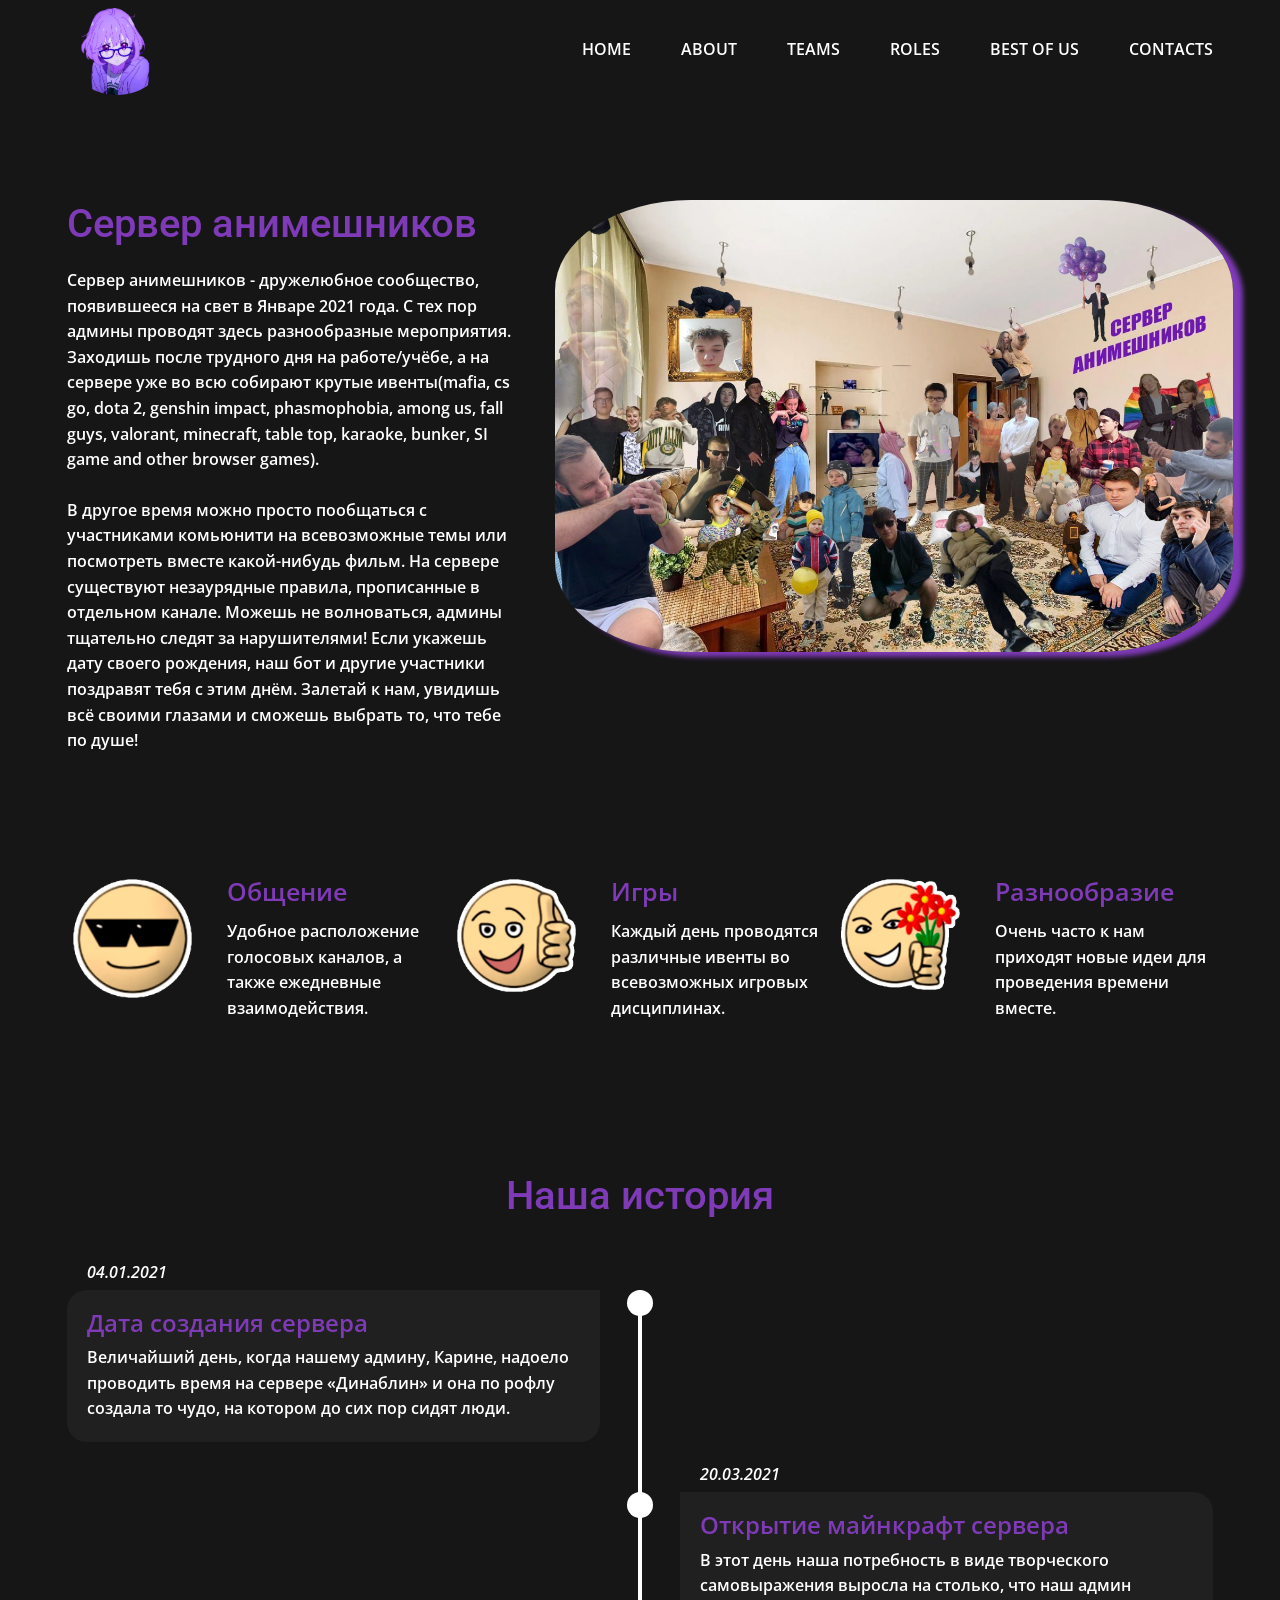
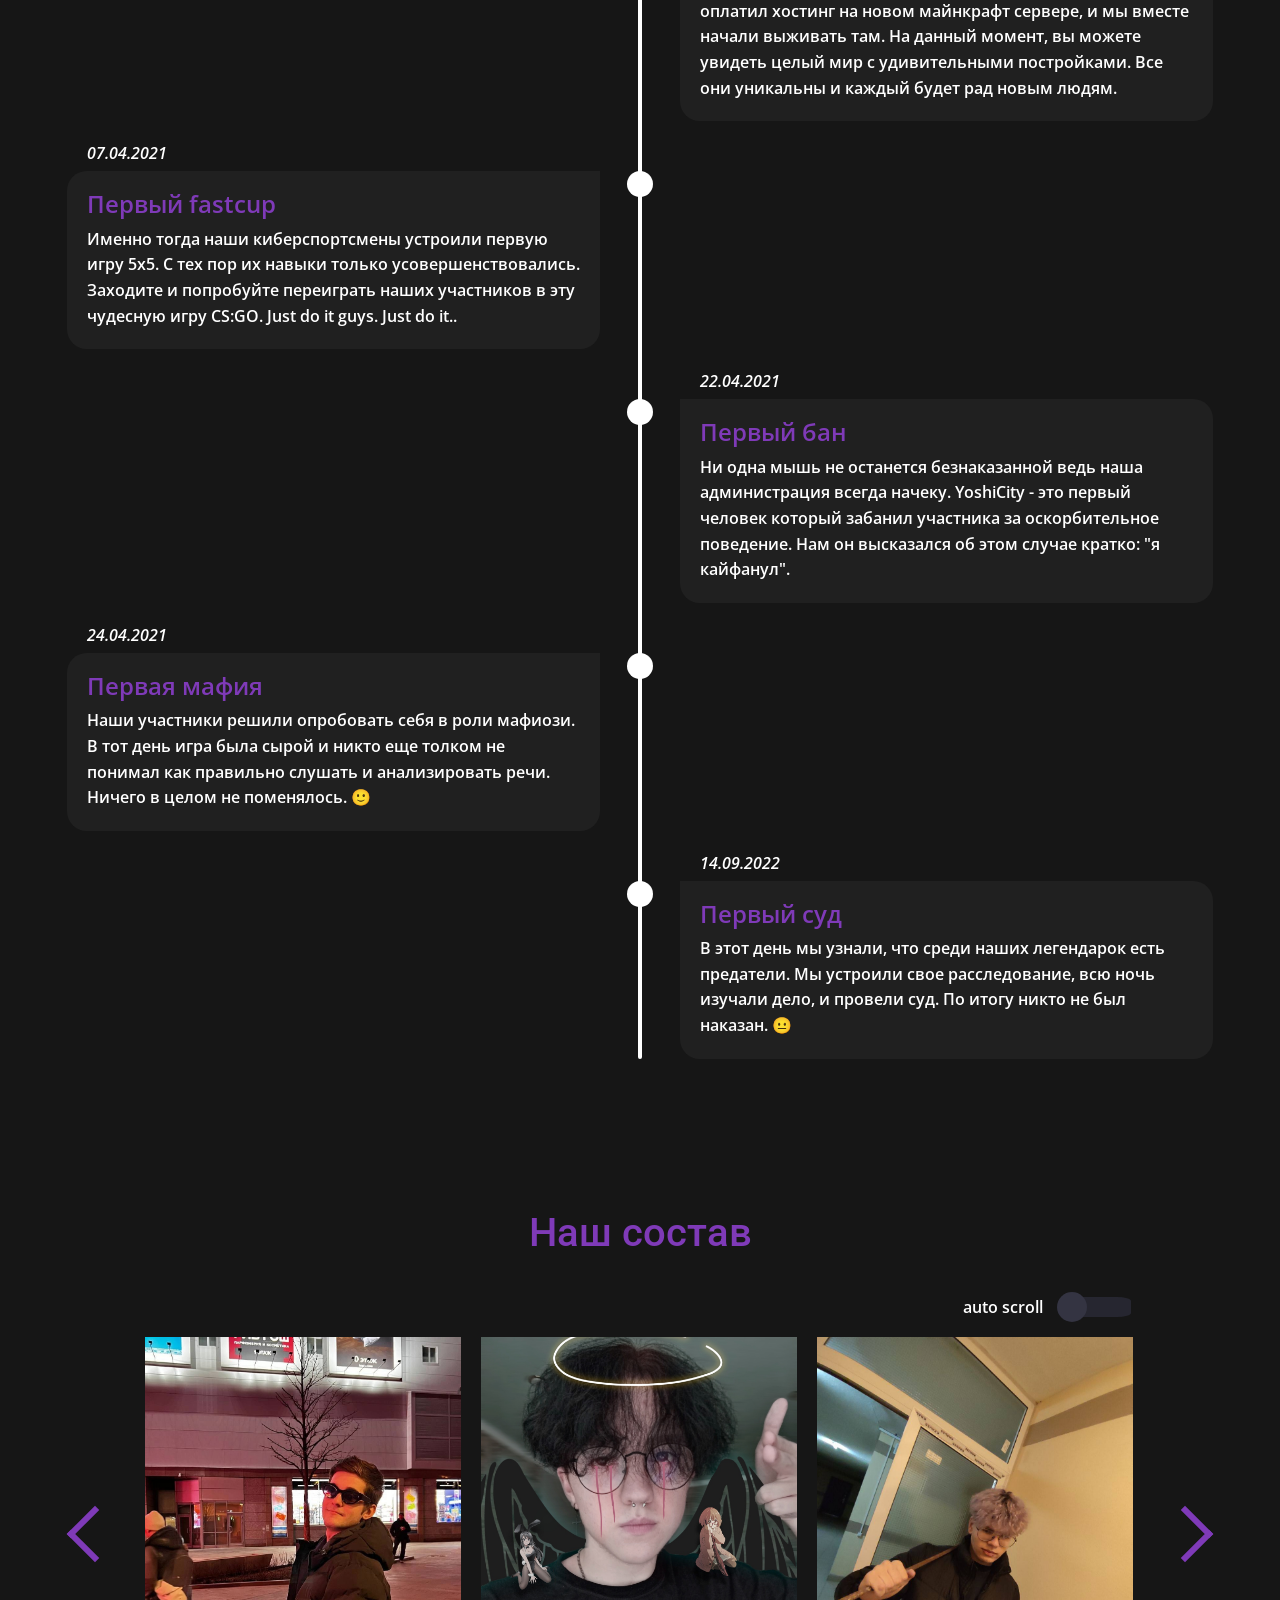
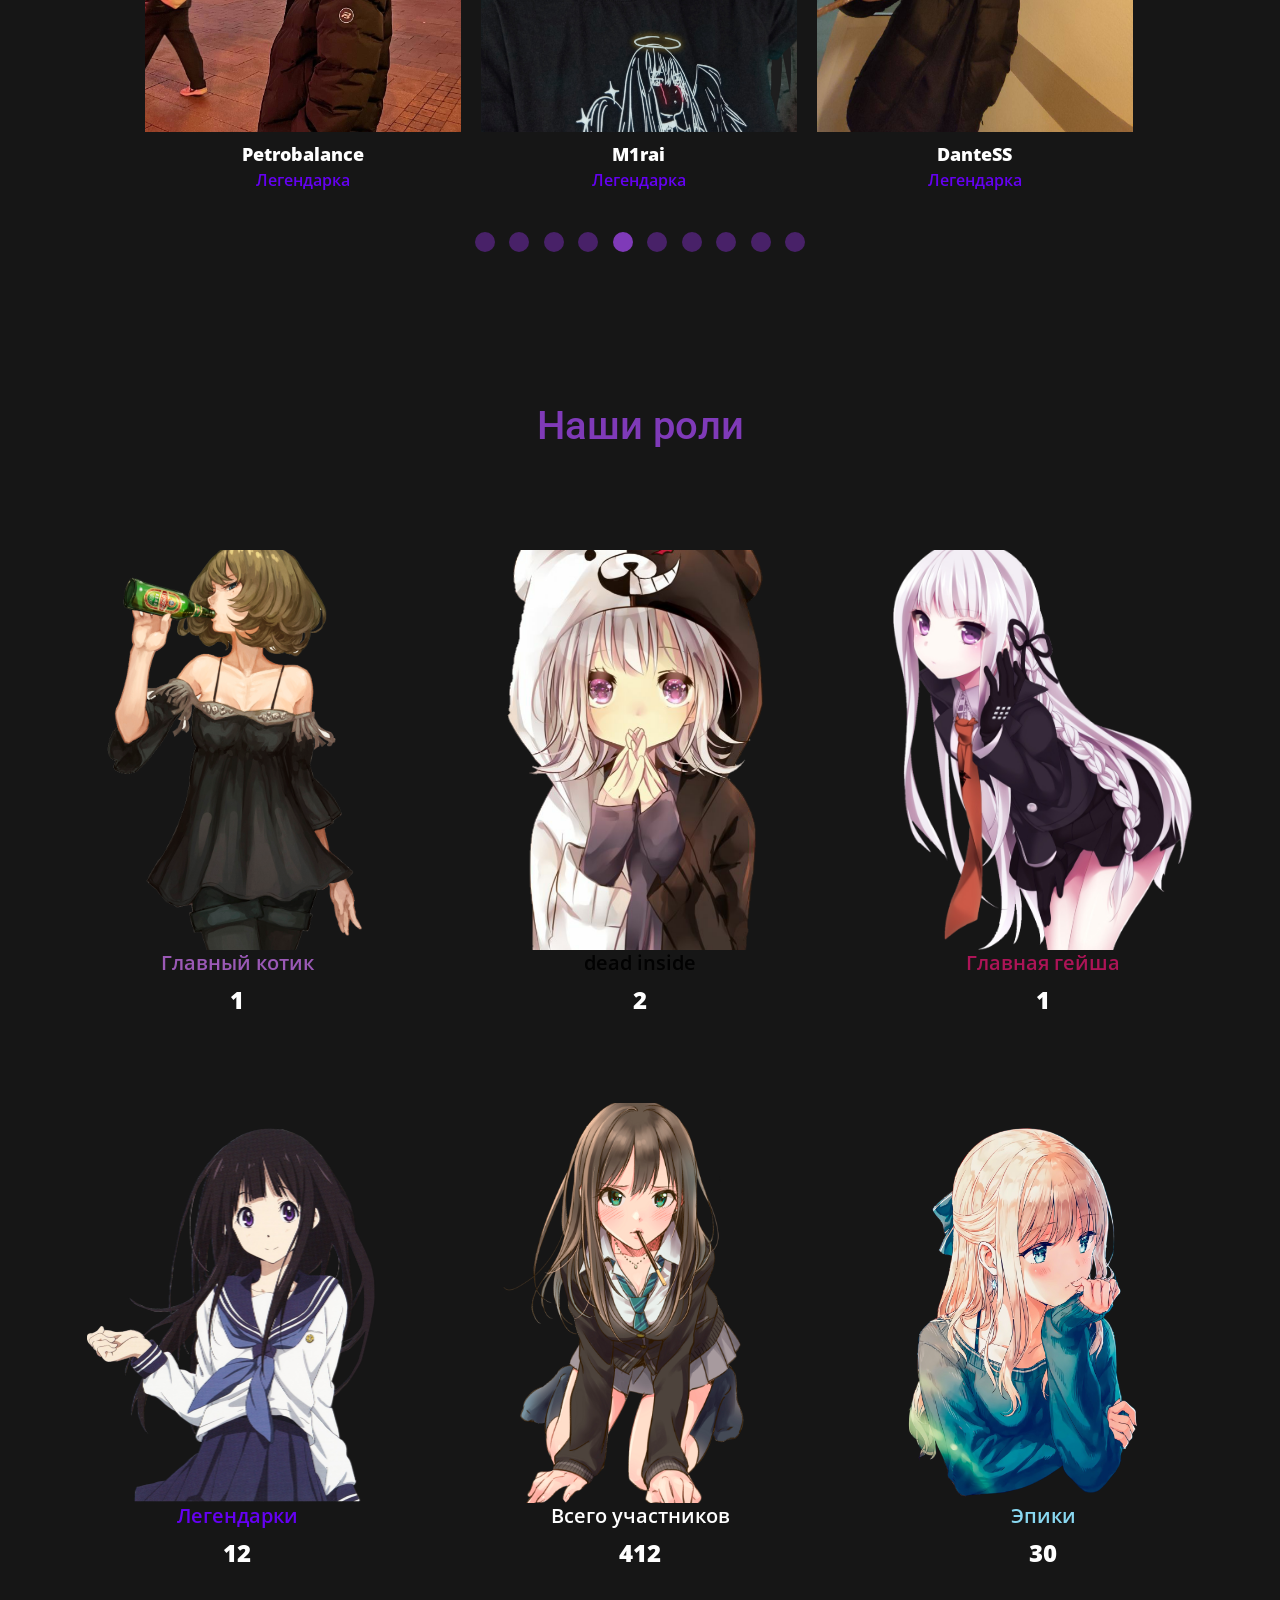
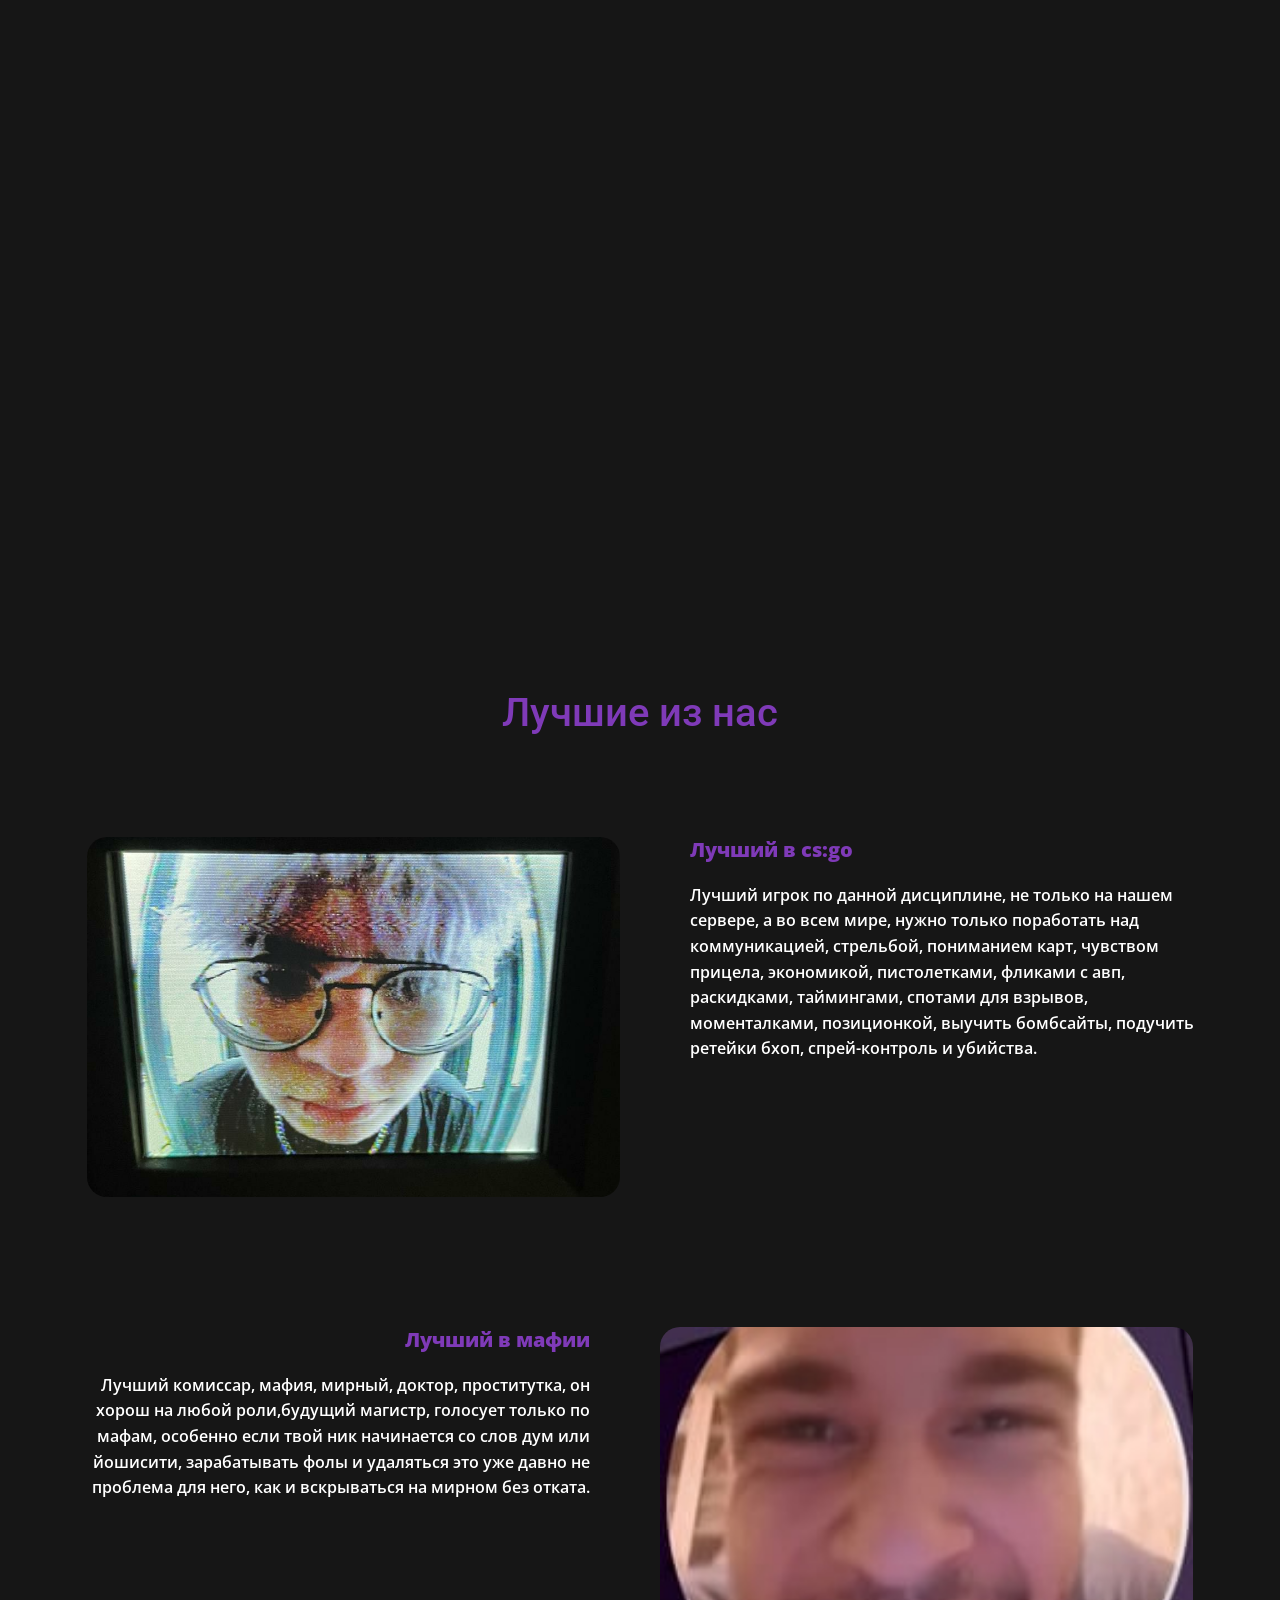
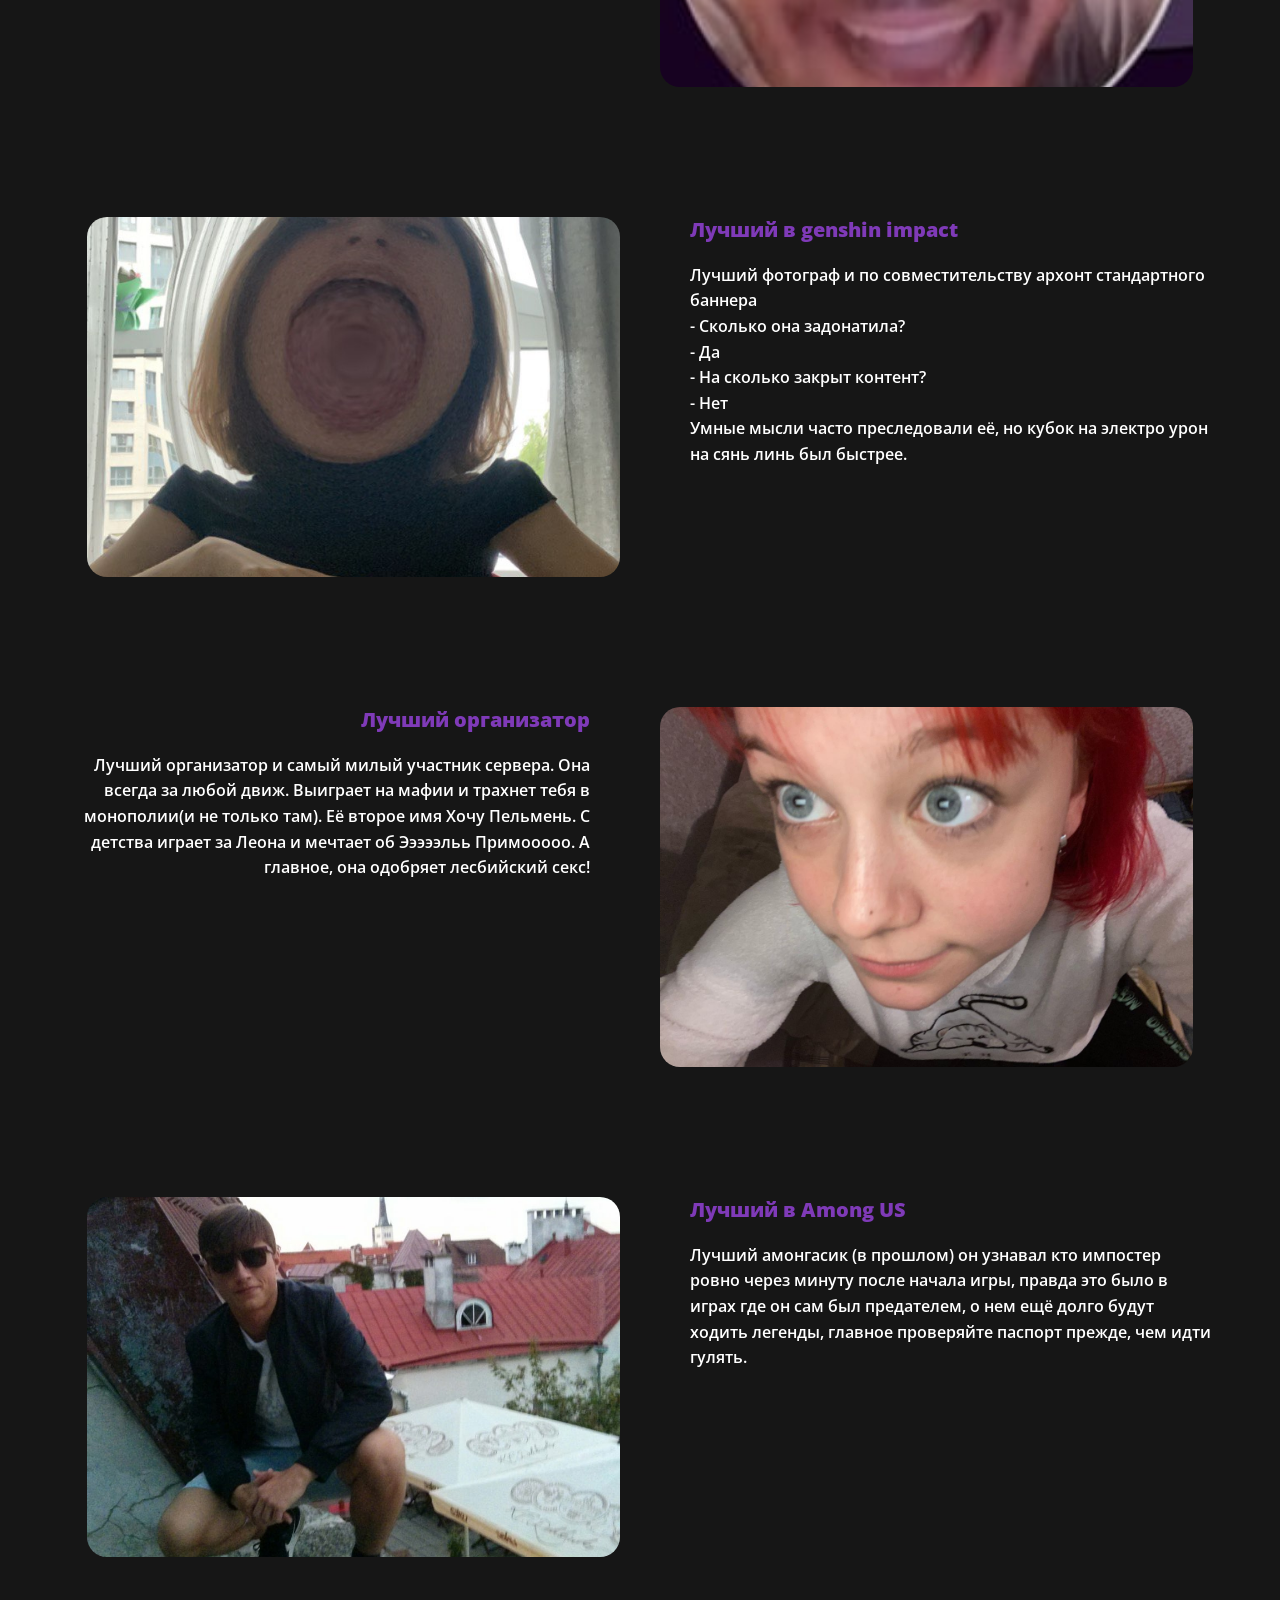
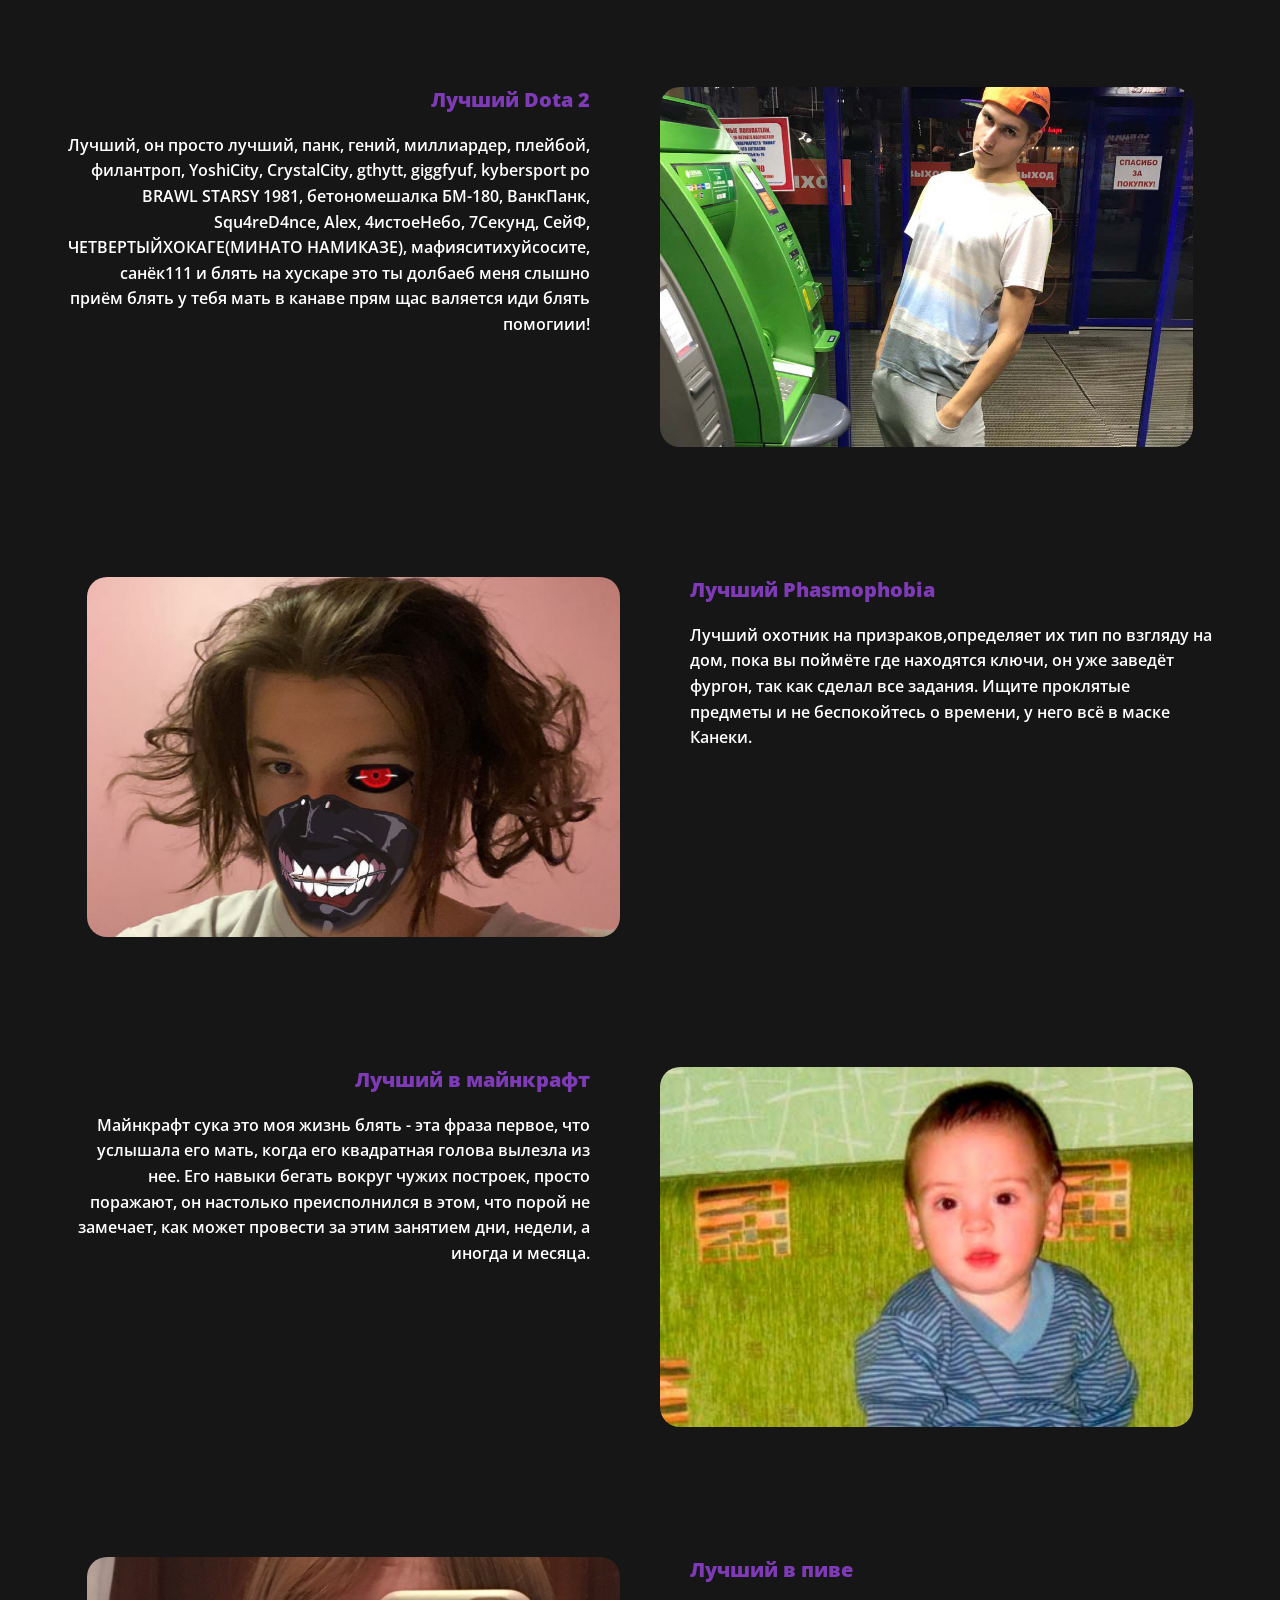
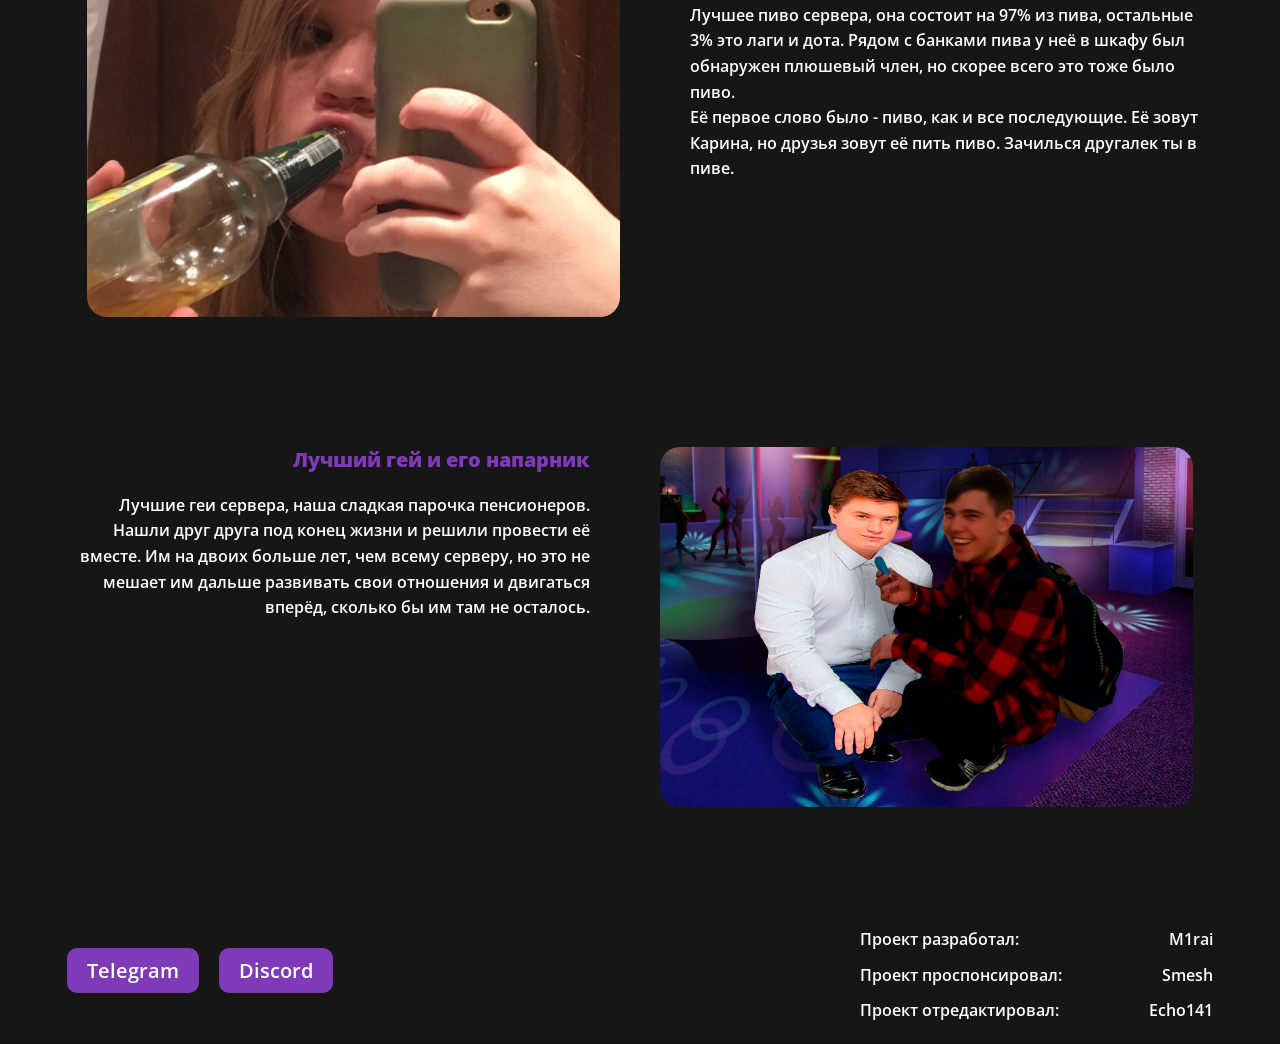
==== commit 1b6cadb1: "Add files via upload" ====
--- a/SA/index.html
+++ b/SA/index.html
@@ -263,6 +263,11 @@
                                         <h2 class="slider__nickname">Sugar Mommy</h2>
                                         <span class="slider__role epic">Эпик</span>
                                     </div>
+                                    <div class="slider__item">
+                                        <img src="img/teams/echo141.jpg" alt="">
+                                        <h2 class="slider__nickname">Echo141</h2>
+                                        <span class="slider__role epic">Эпик</span>
+                                    </div>
                                 </div>
                             </div>
                             <div class="slider__arrow_left"></div>
@@ -273,6 +278,7 @@
                                 <span class="dot"></span>
                                 <span class="dot"></span>
                                 <span class="dot active"></span>
+                                <span class="dot"></span>
                                 <span class="dot"></span>
                                 <span class="dot"></span>
                                 <span class="dot"></span>
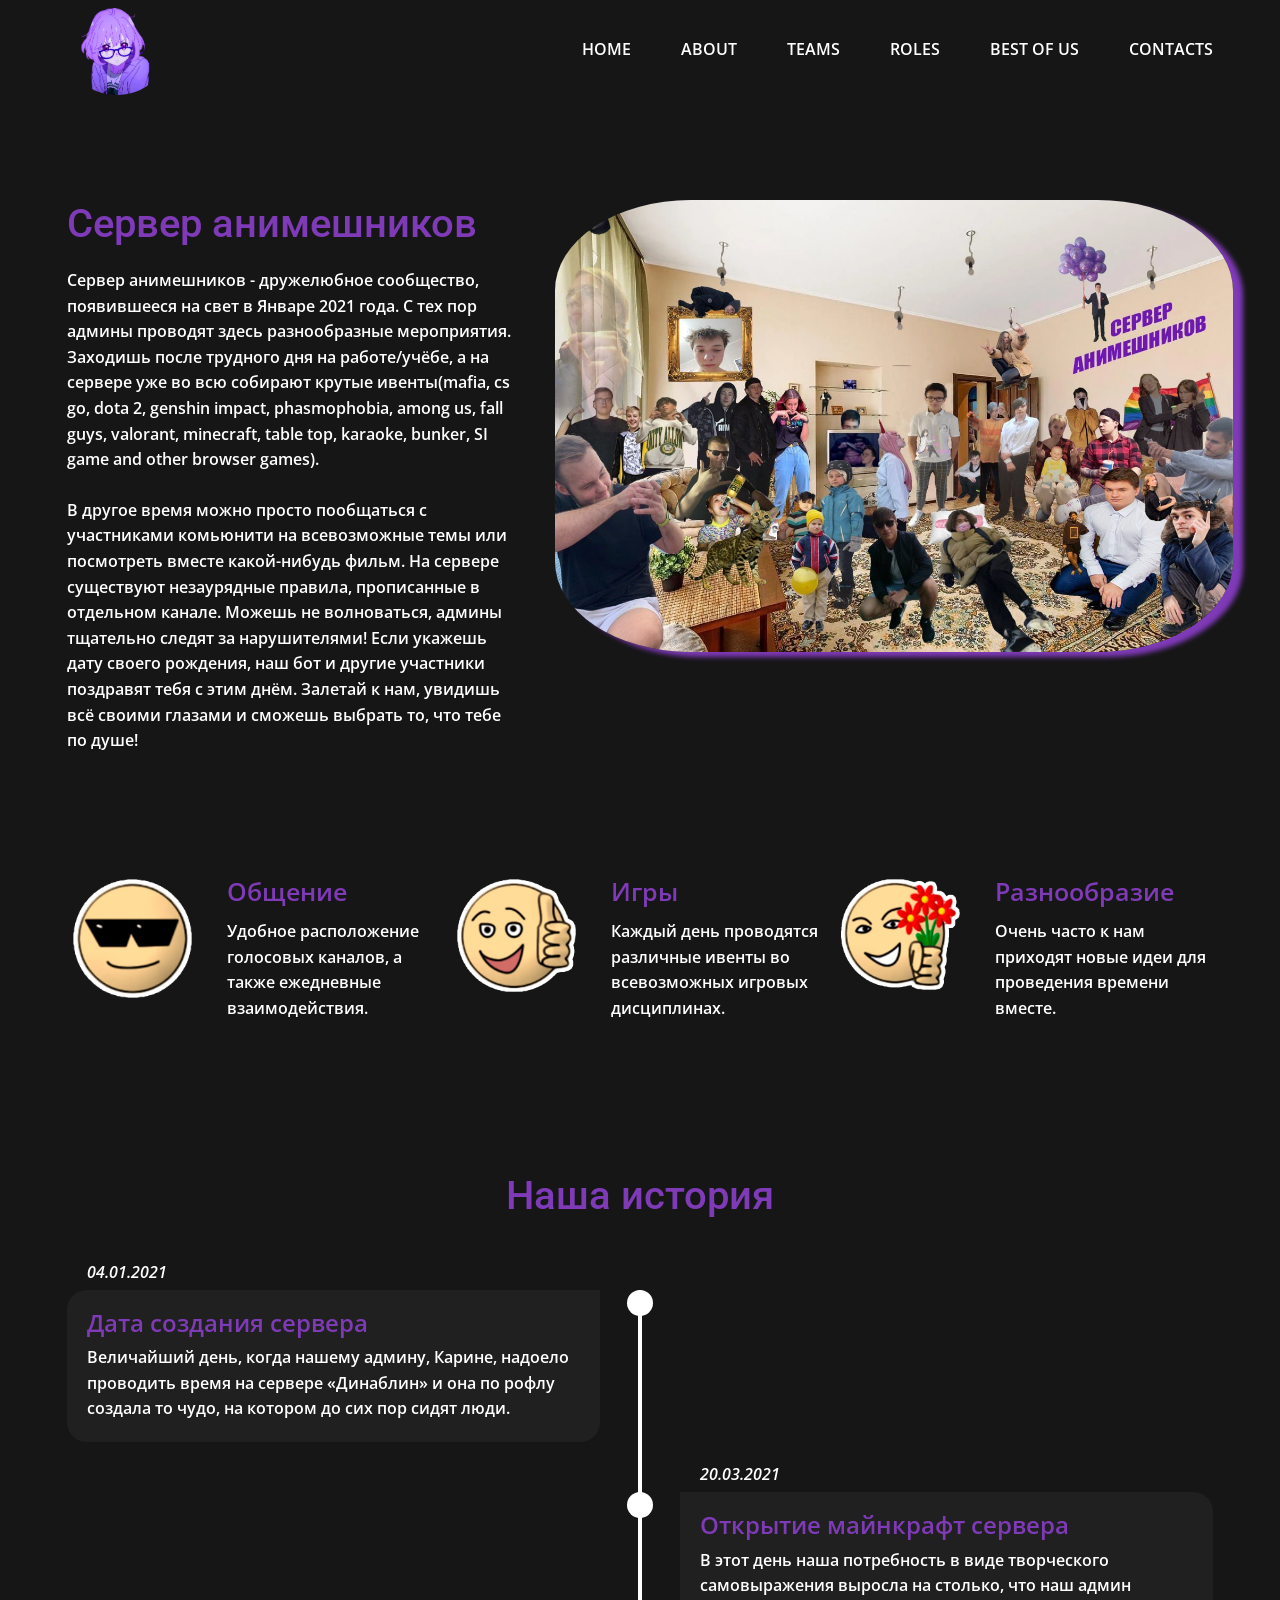
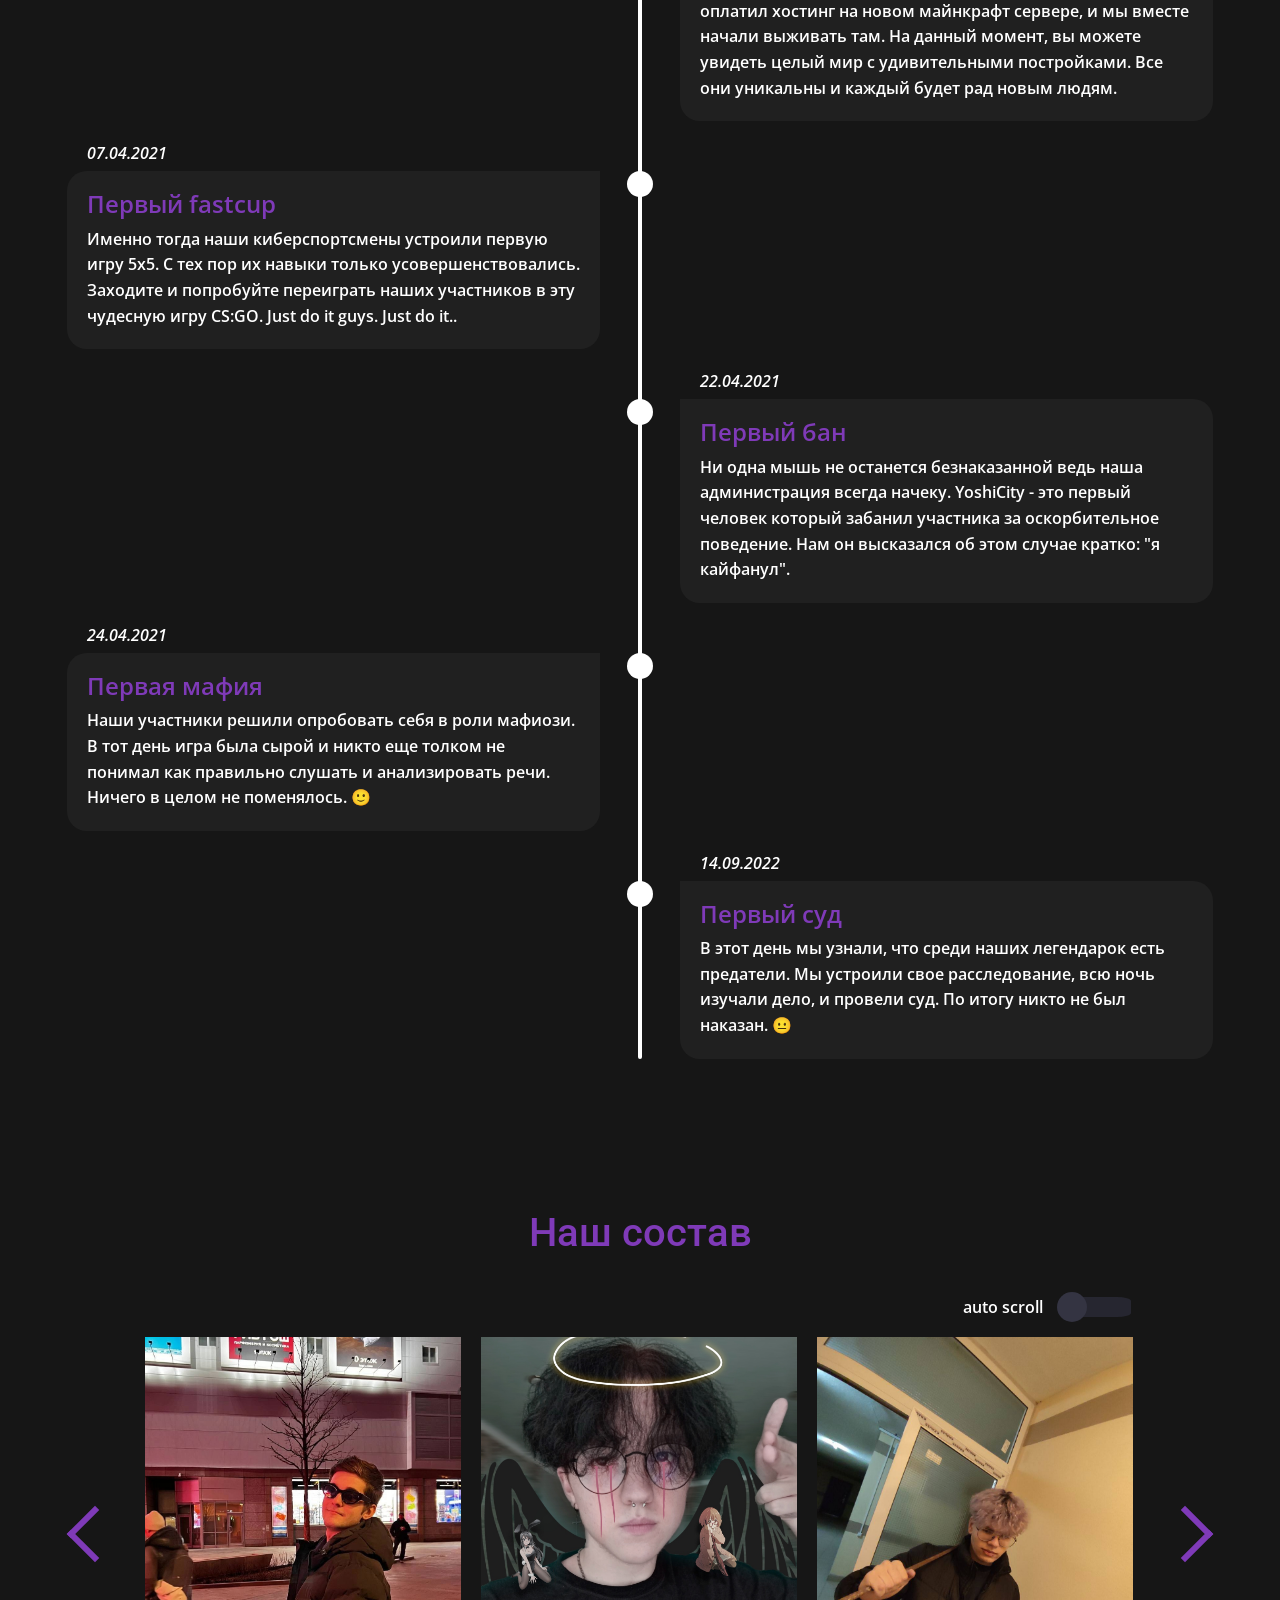
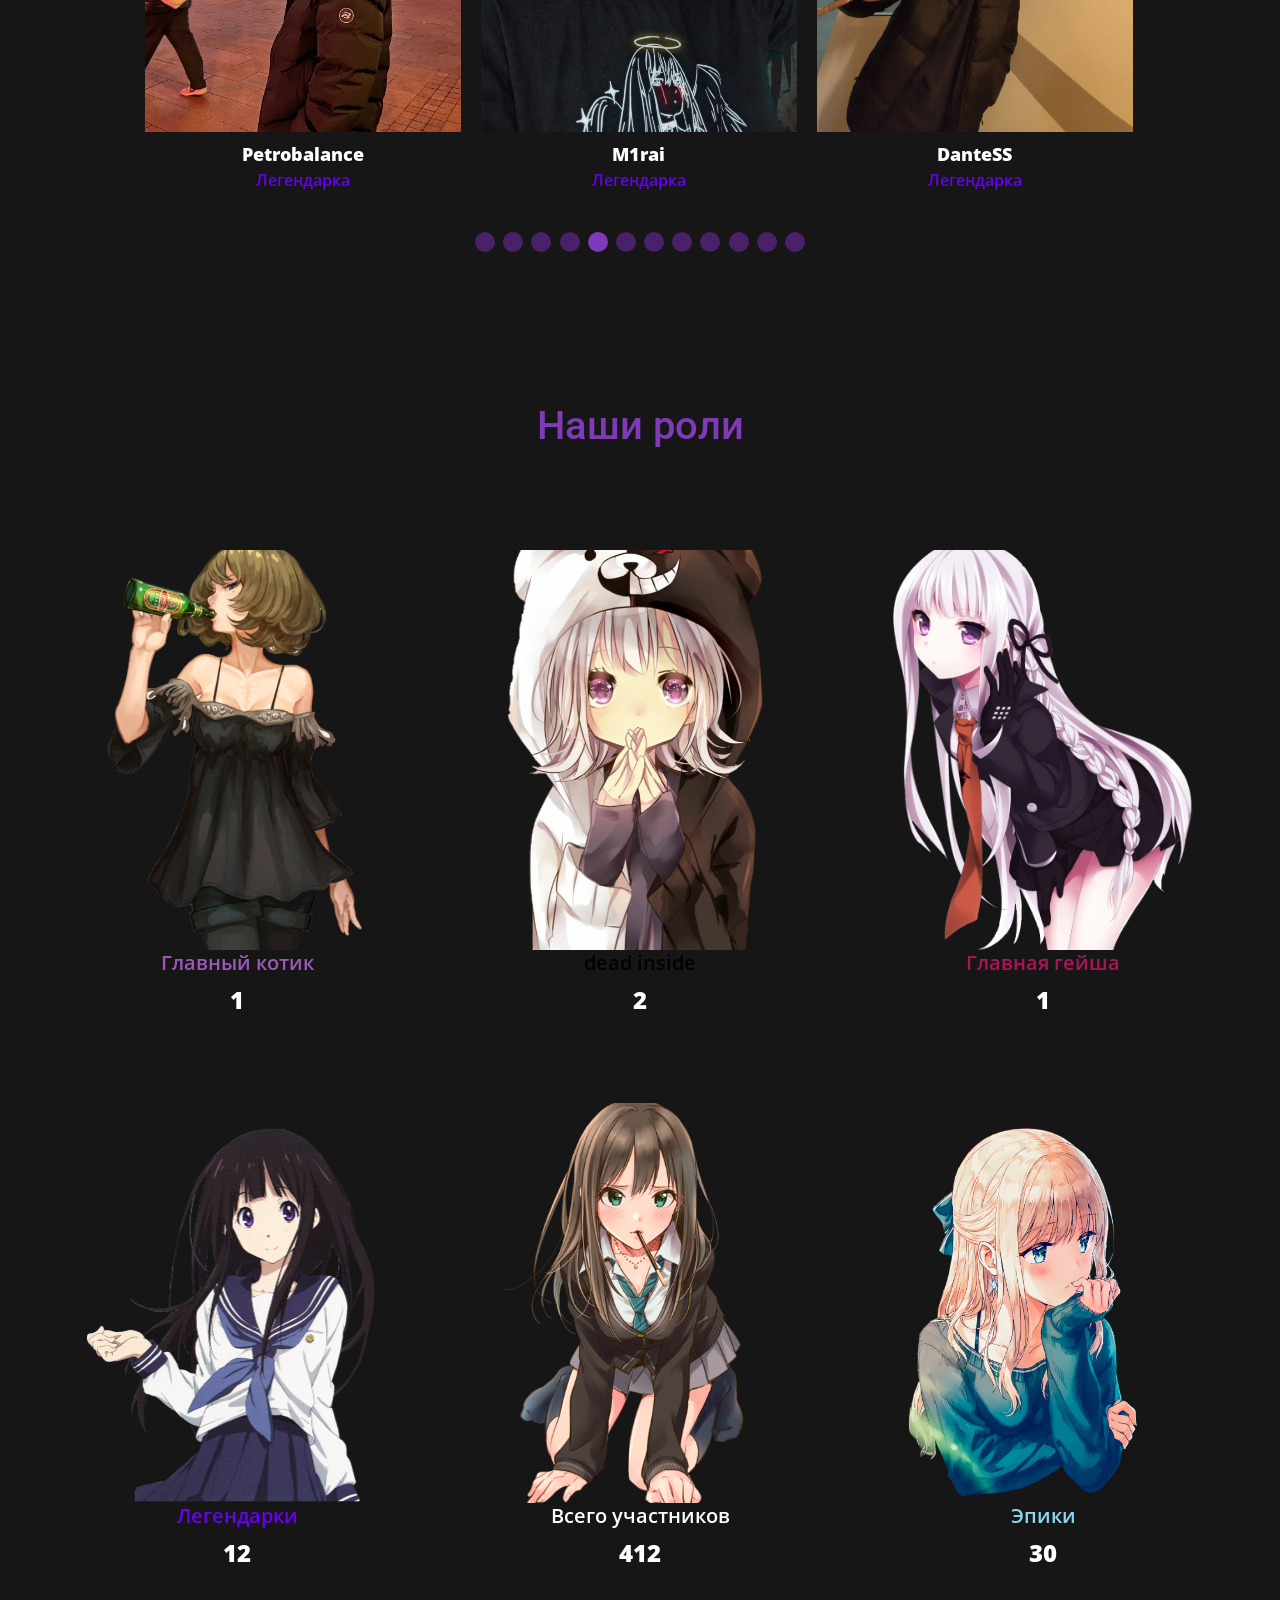
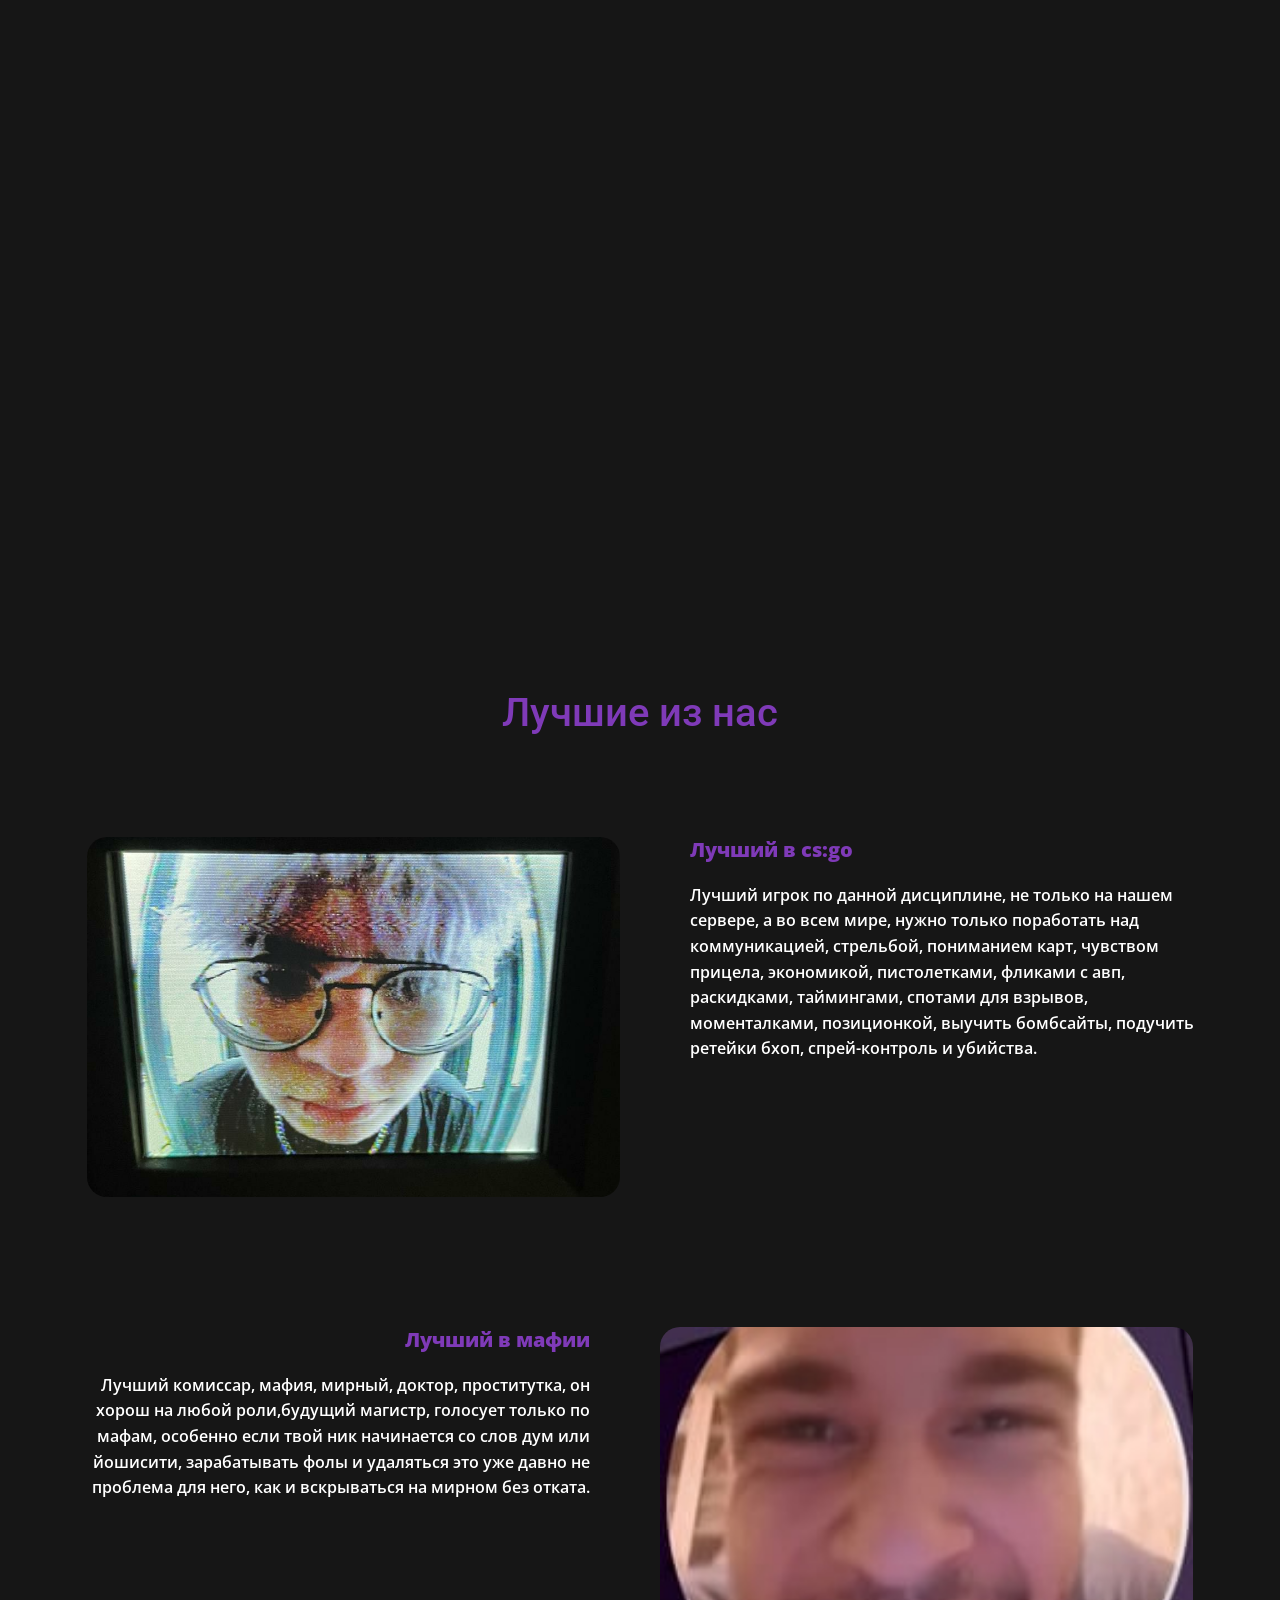
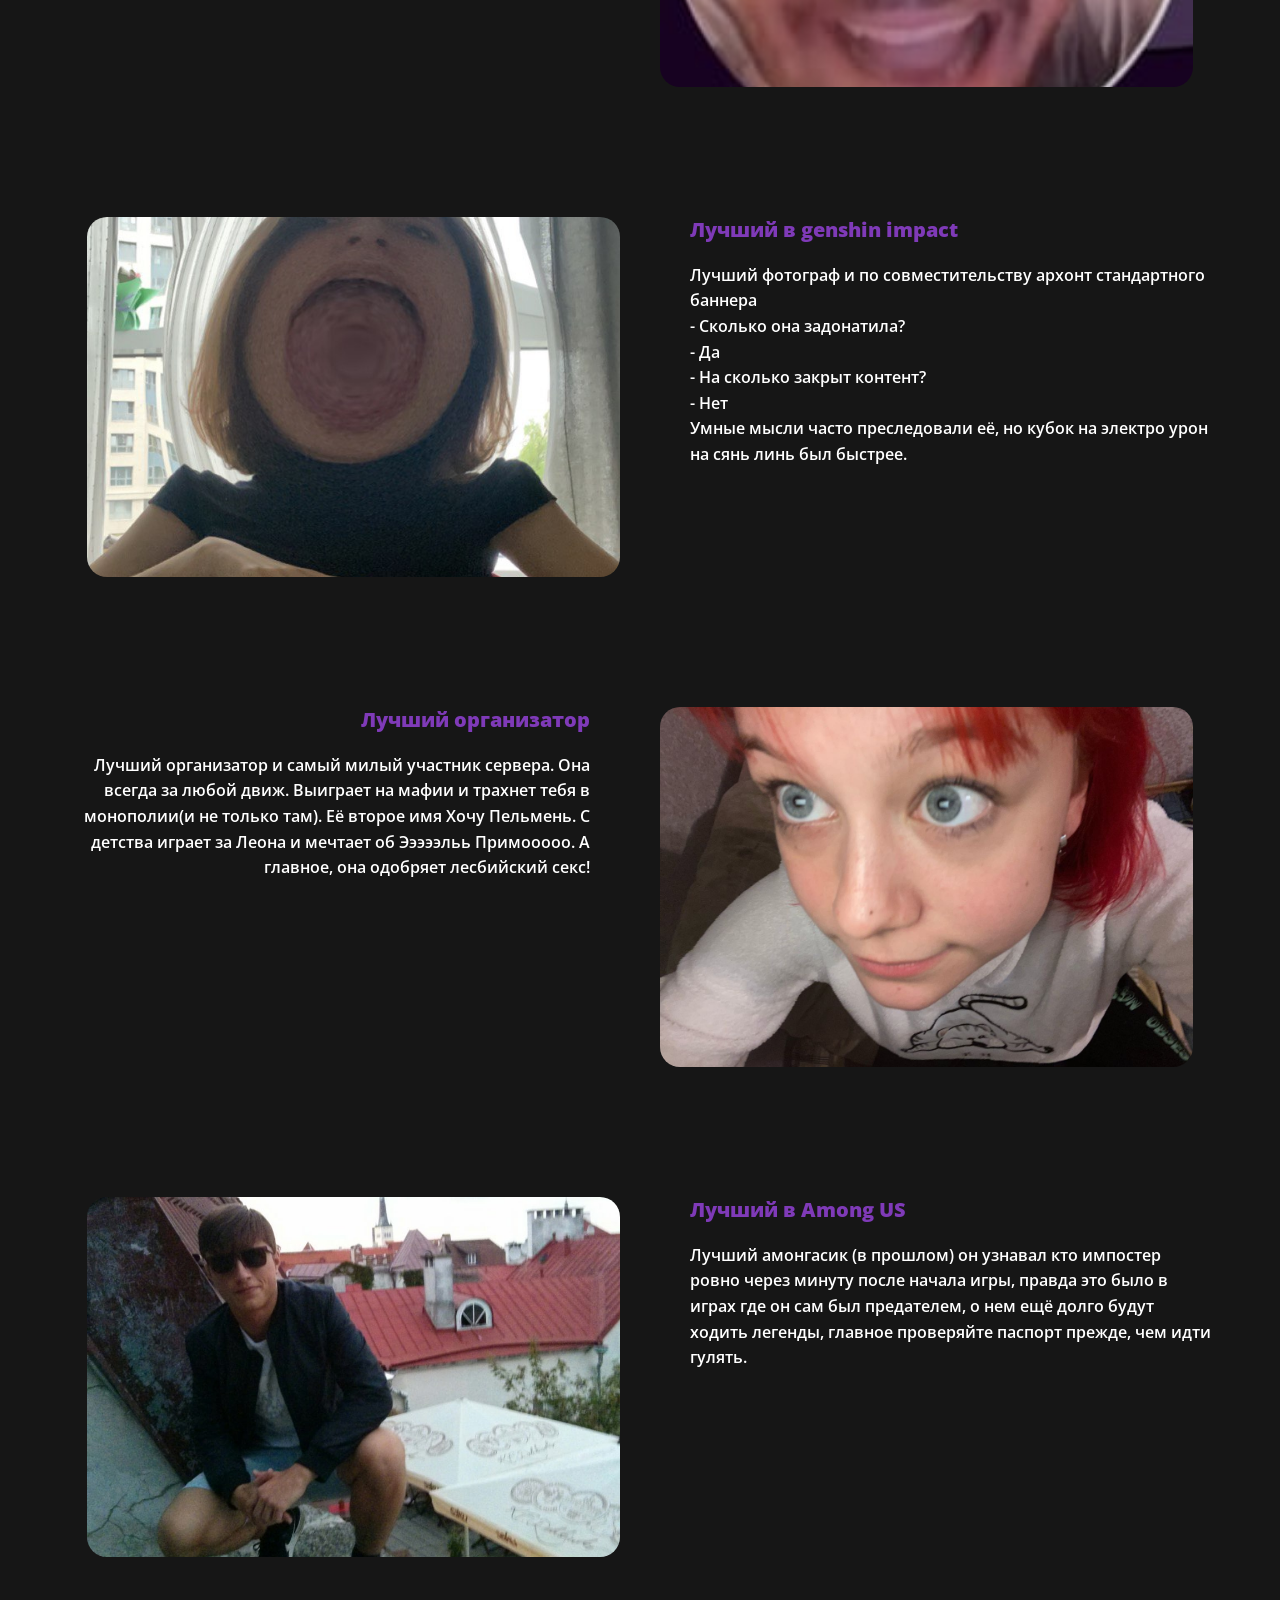
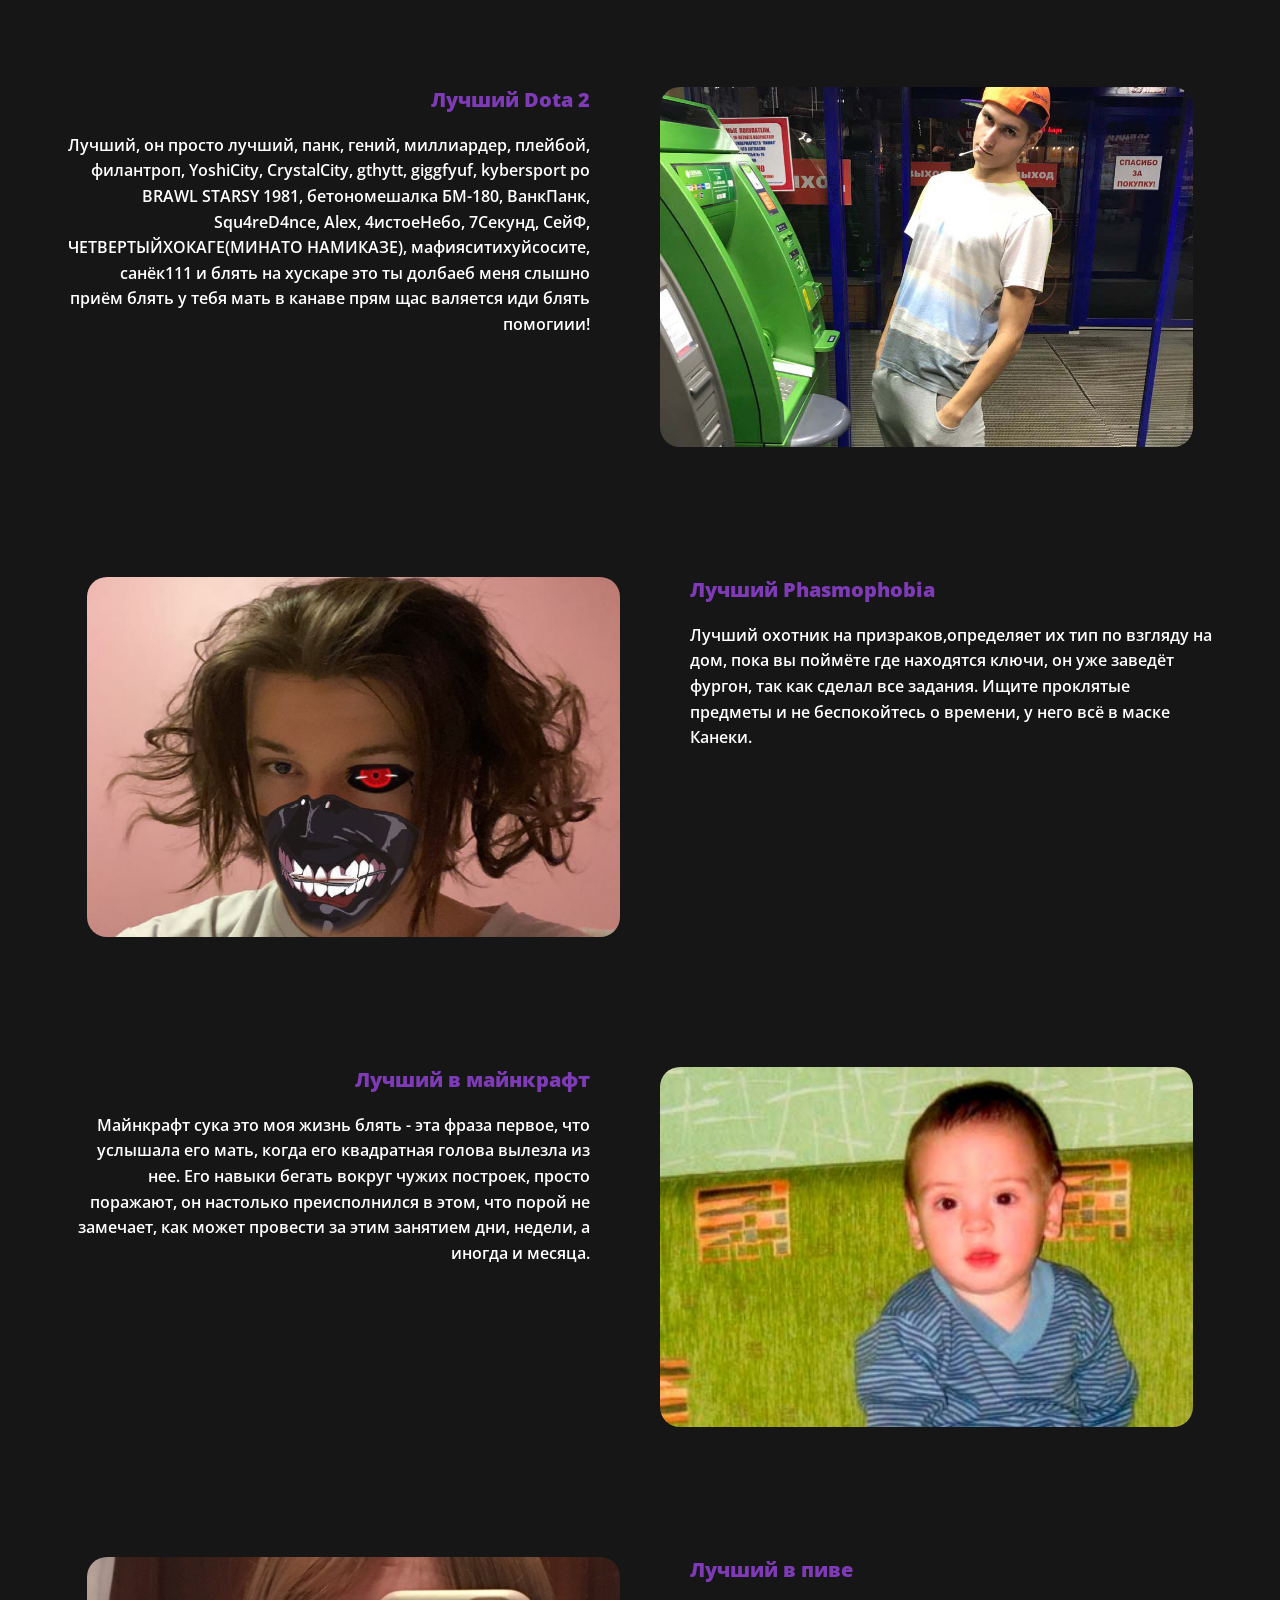
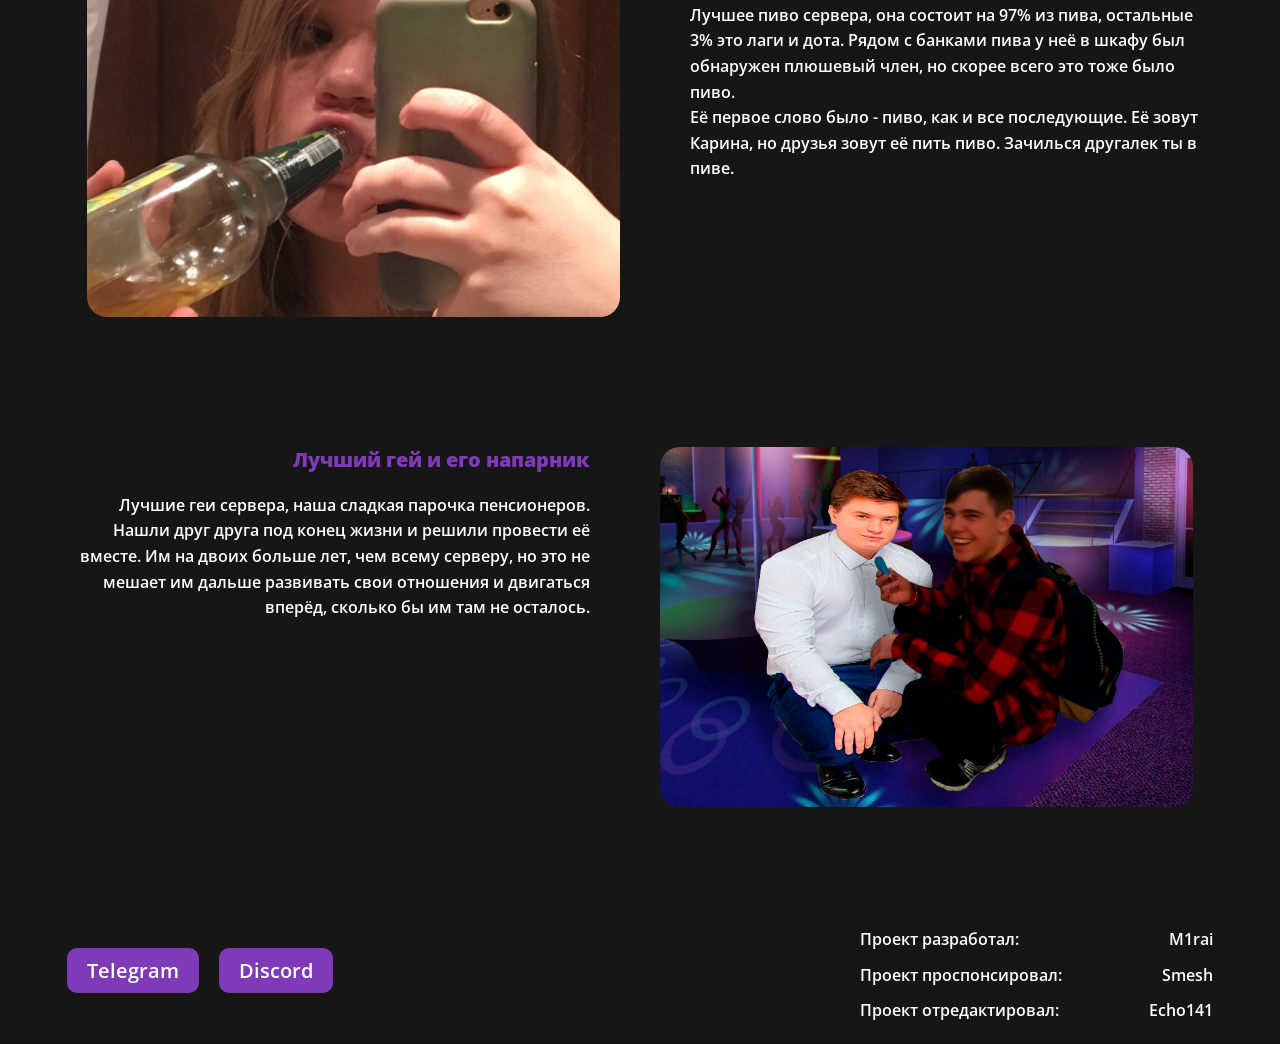
==== commit 45ff0424: "Add files via upload" ====
--- a/SA/index.html
+++ b/SA/index.html
@@ -268,6 +268,16 @@
                                         <h2 class="slider__nickname">Echo141</h2>
                                         <span class="slider__role epic">Эпик</span>
                                     </div>
+                                    <div class="slider__item">
+                                        <img src="img/teams/almaz.jpg" alt="">
+                                        <h2 class="slider__nickname">Almazikk</h2>
+                                        <span class="slider__role epic">Эпик</span>
+                                    </div>
+                                    <div class="slider__item">
+                                        <img src="img/teams/khanovich.jpg" alt="">
+                                        <h2 class="slider__nickname">khanovich</h2>
+                                        <span class="slider__role epic">Эпик</span>
+                                    </div>
                                 </div>
                             </div>
                             <div class="slider__arrow_left"></div>
@@ -278,6 +288,8 @@
                                 <span class="dot"></span>
                                 <span class="dot"></span>
                                 <span class="dot active"></span>
+                                <span class="dot"></span>
+                                <span class="dot"></span>
                                 <span class="dot"></span>
                                 <span class="dot"></span>
                                 <span class="dot"></span>
--- a/SA/css/style.css
+++ b/SA/css/style.css
@@ -550,9 +550,7 @@
   .home__item {
     margin-bottom: 40px;
   }
-  .home__text p:nth-child(2) {
-    display: none;
-  }
+ 
   .home__title.title {
     line-height: 50px;
     margin-bottom: 20px;
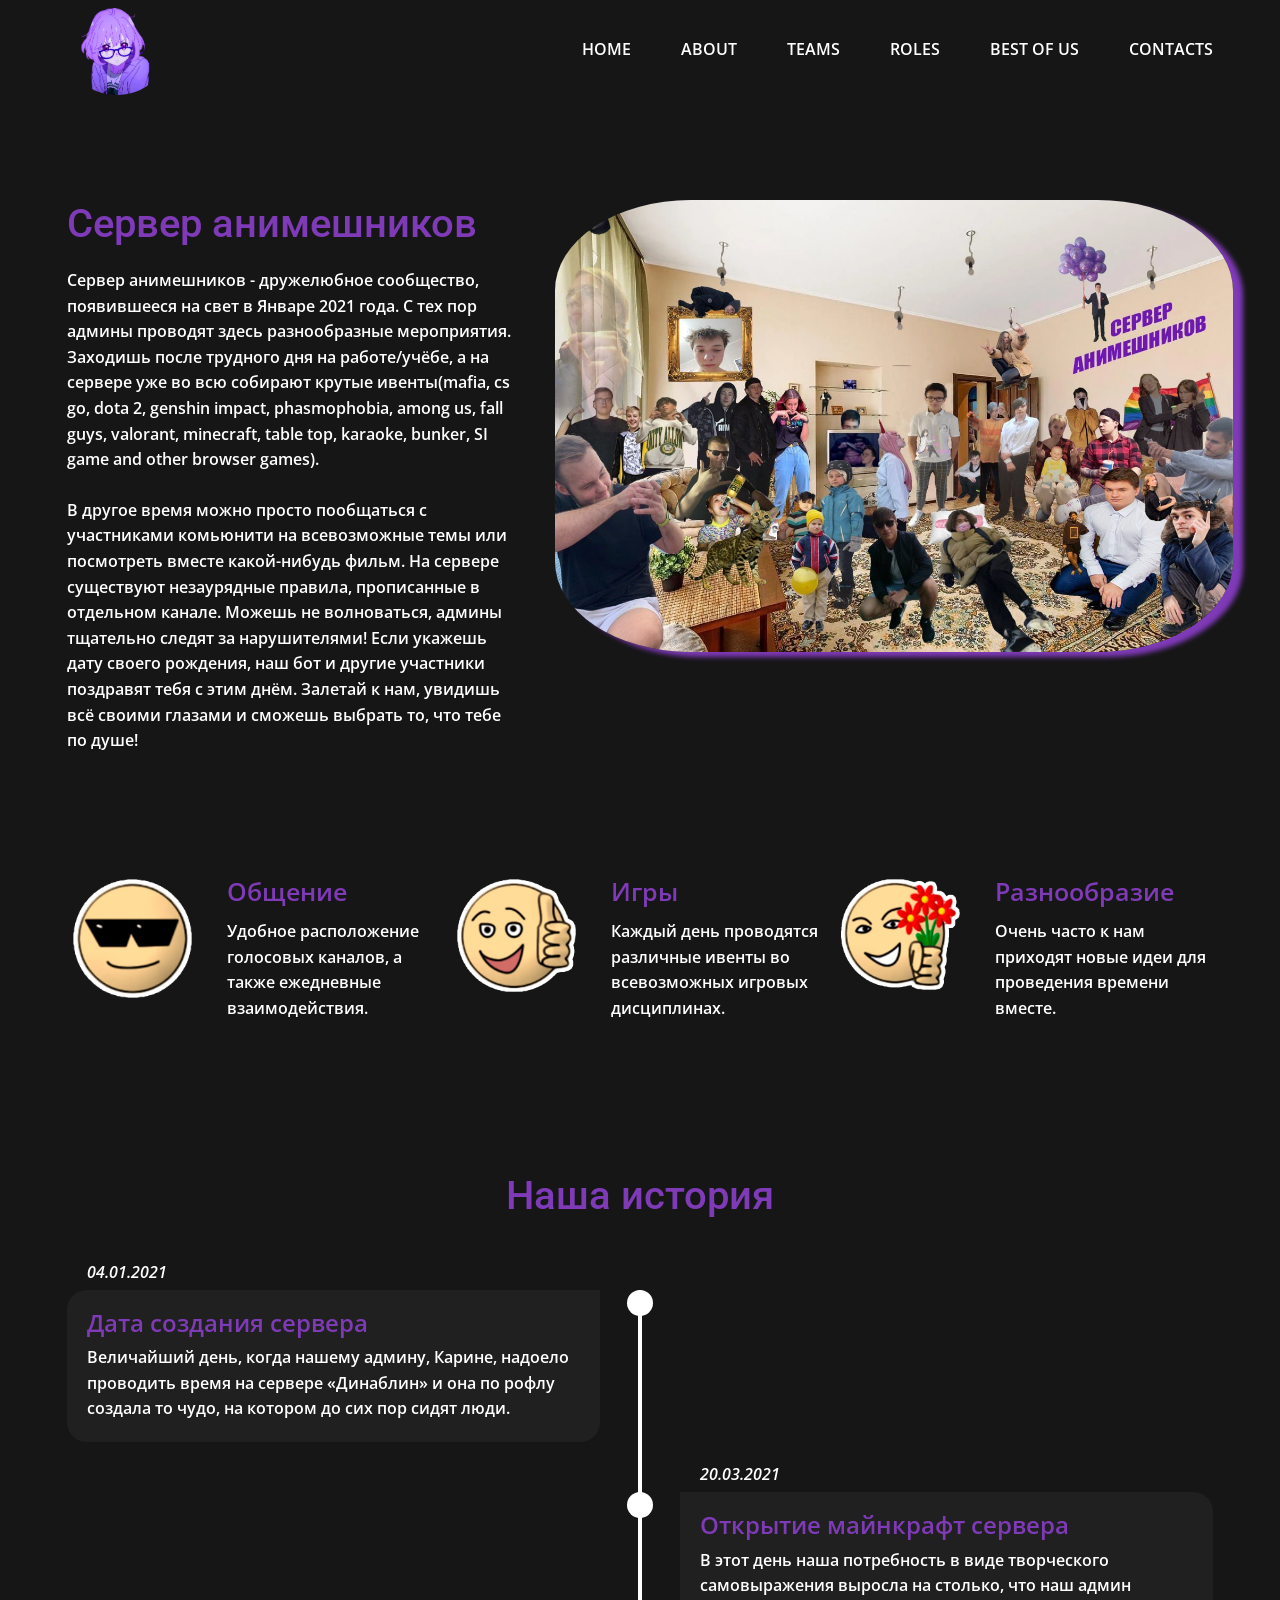
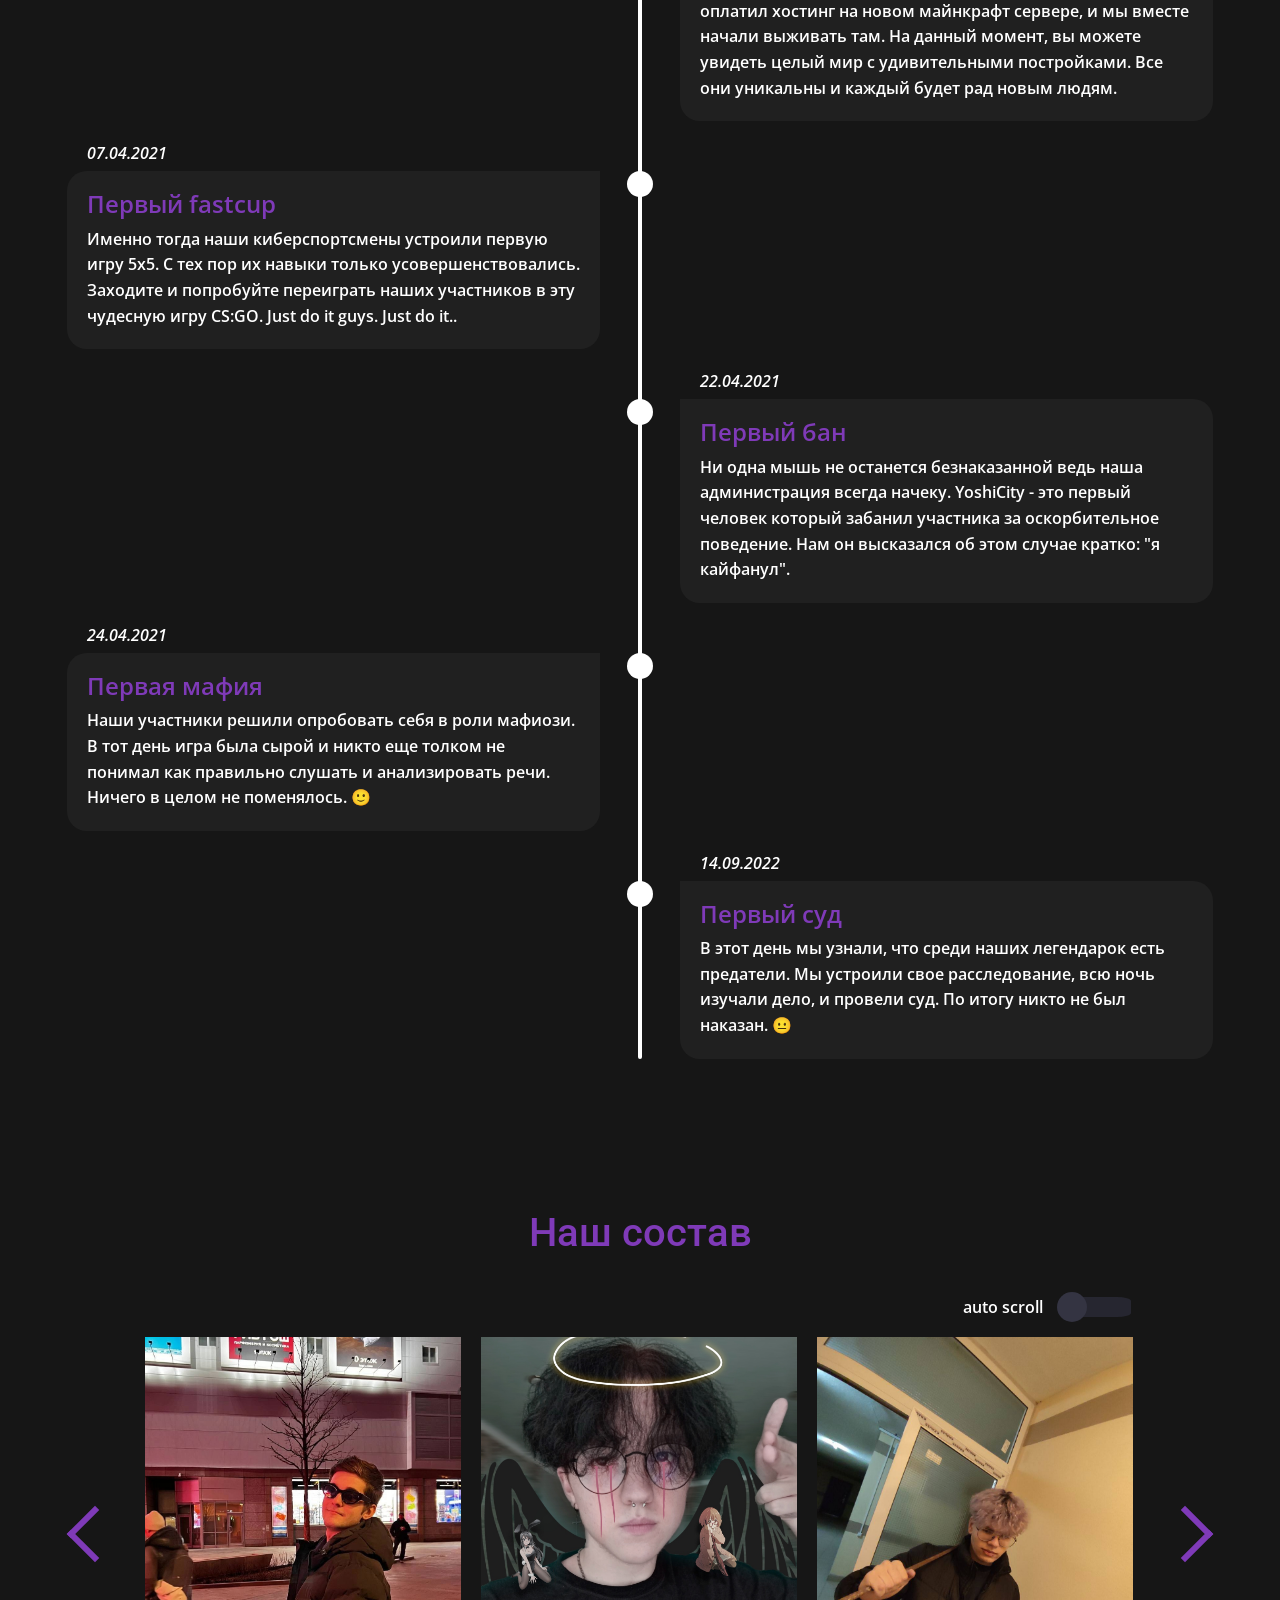
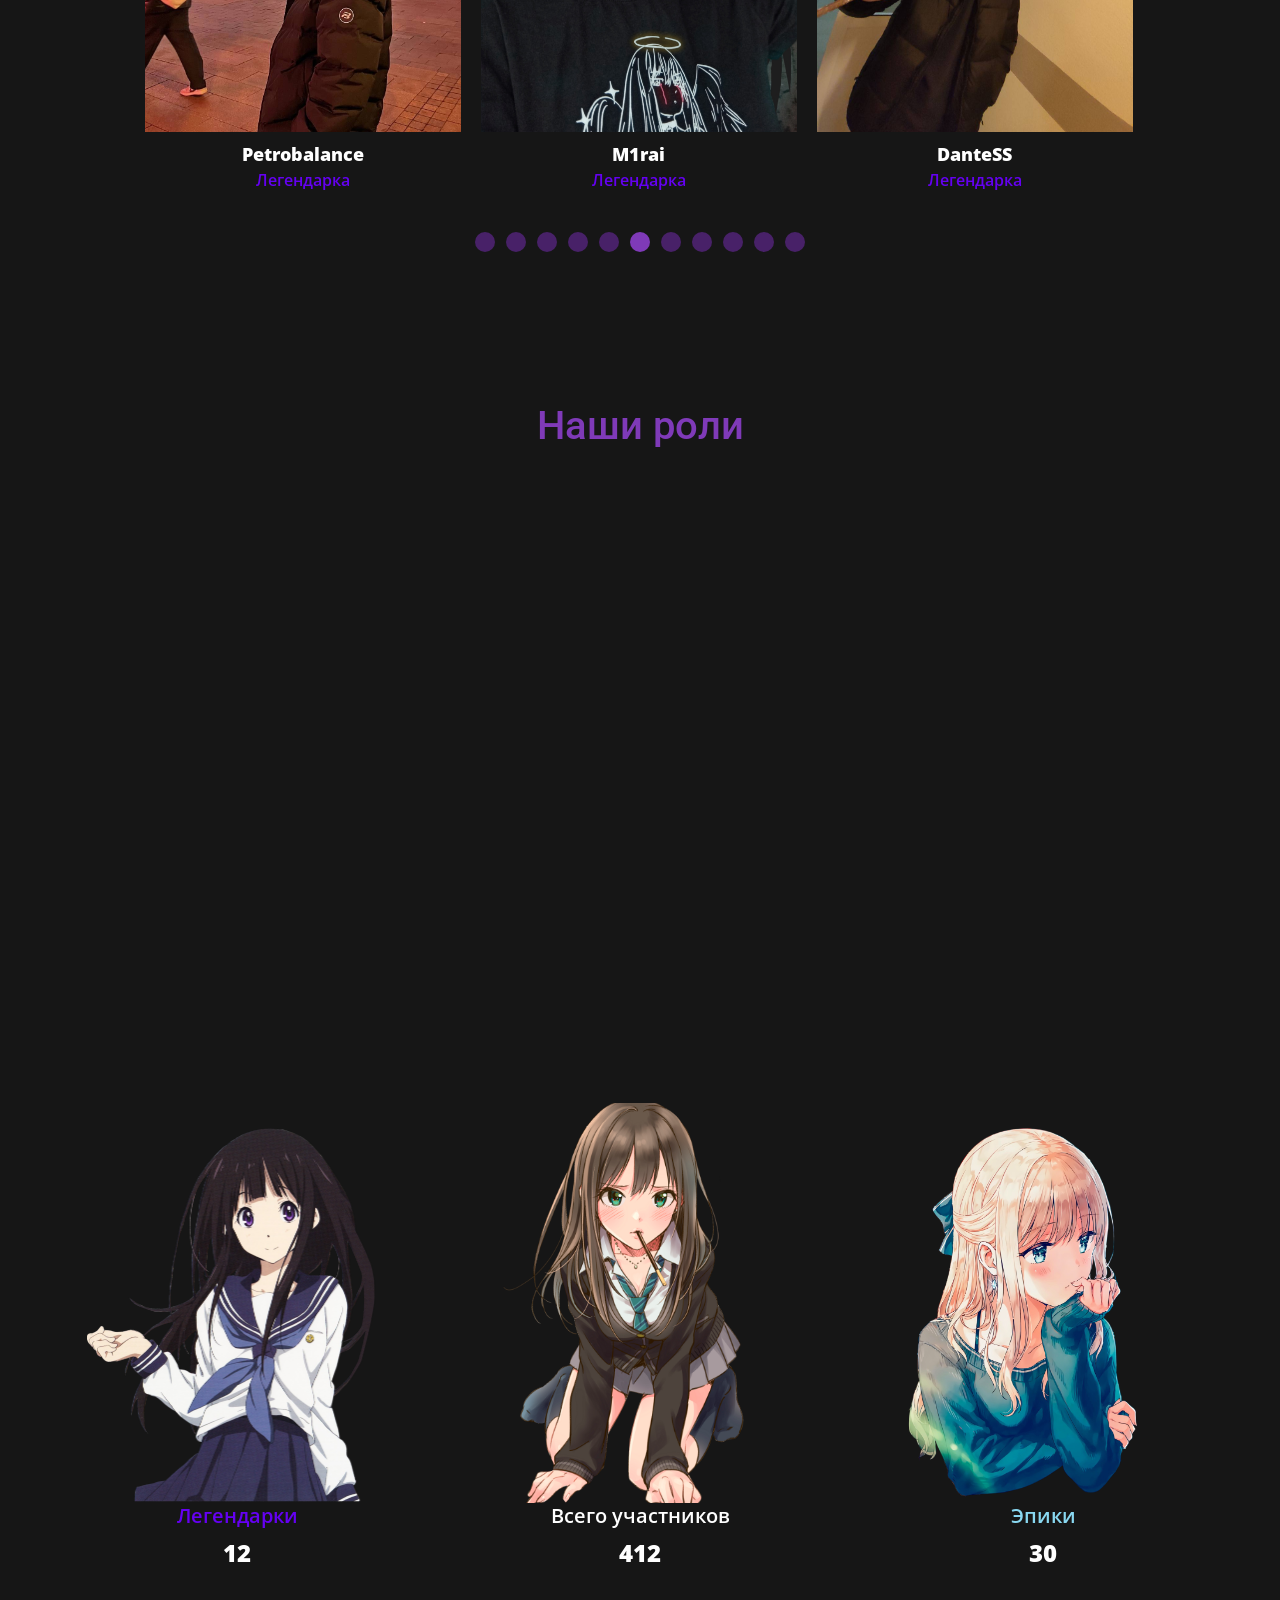
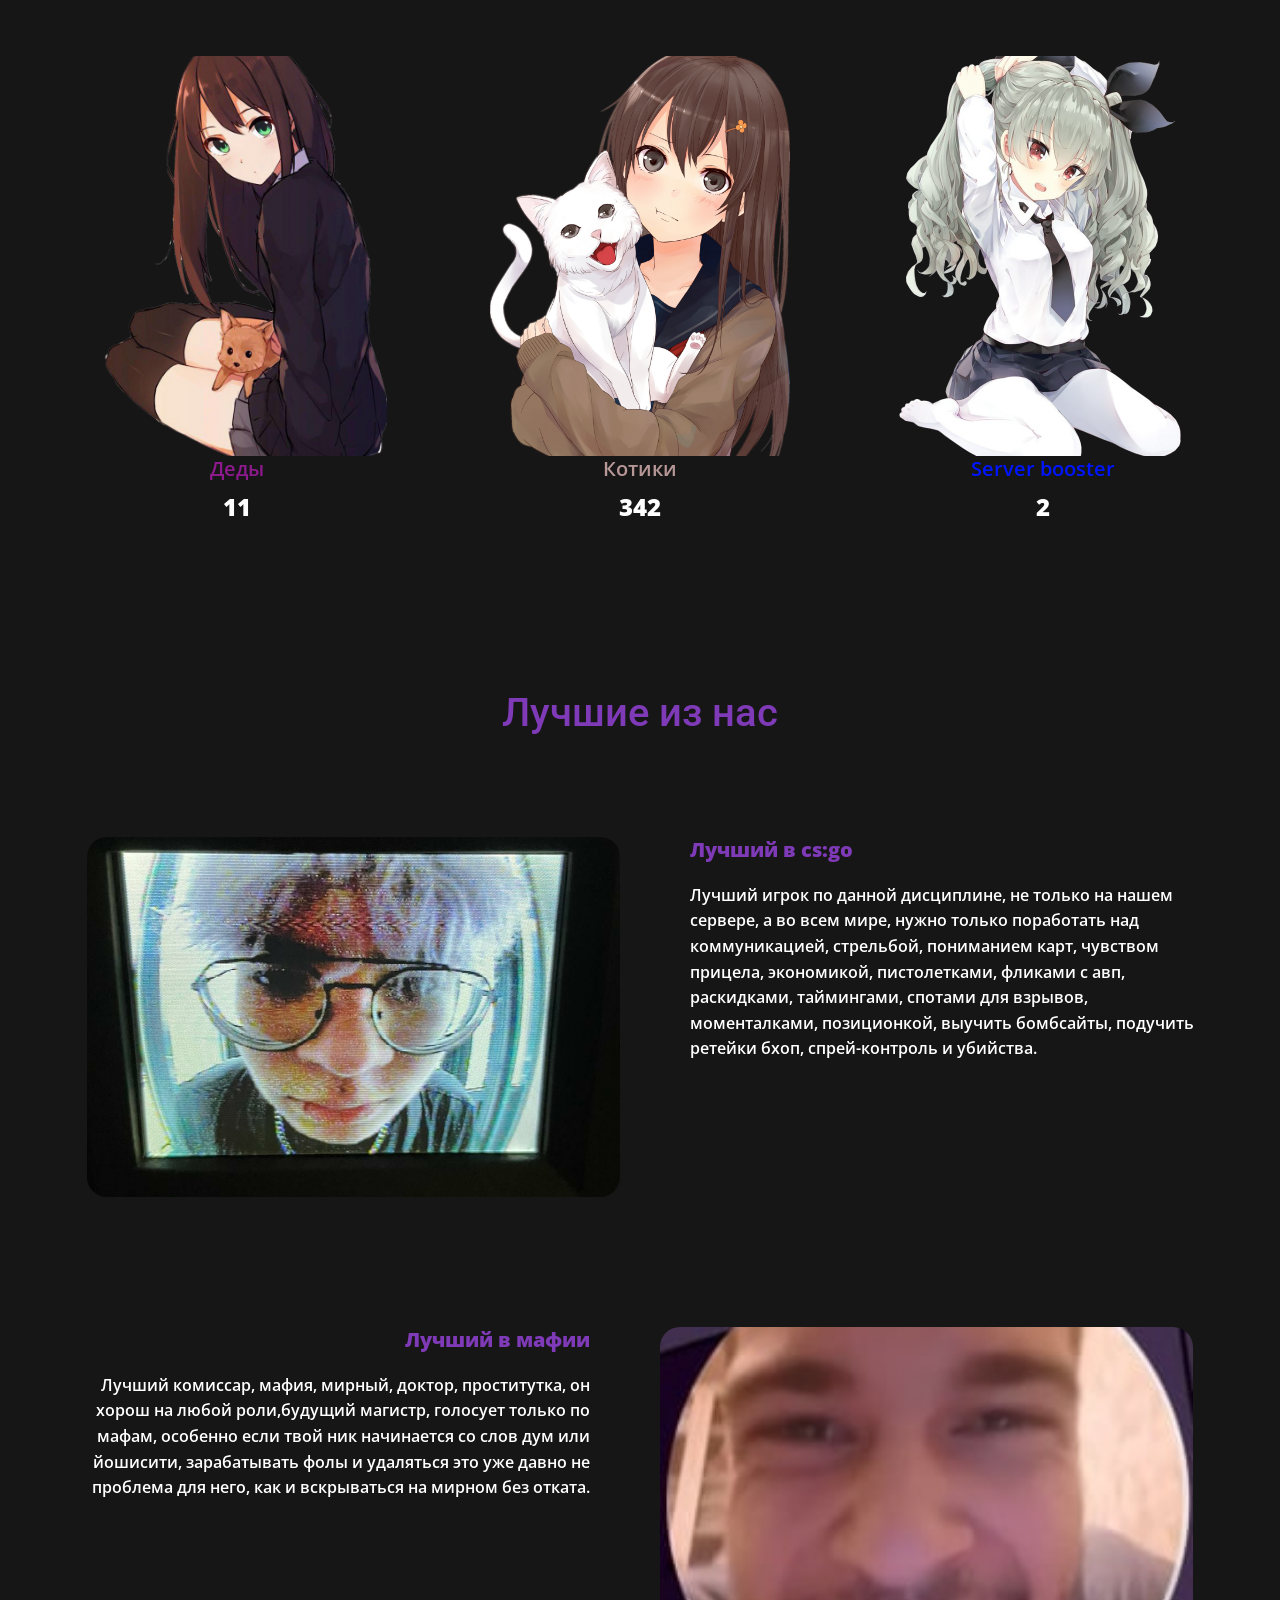
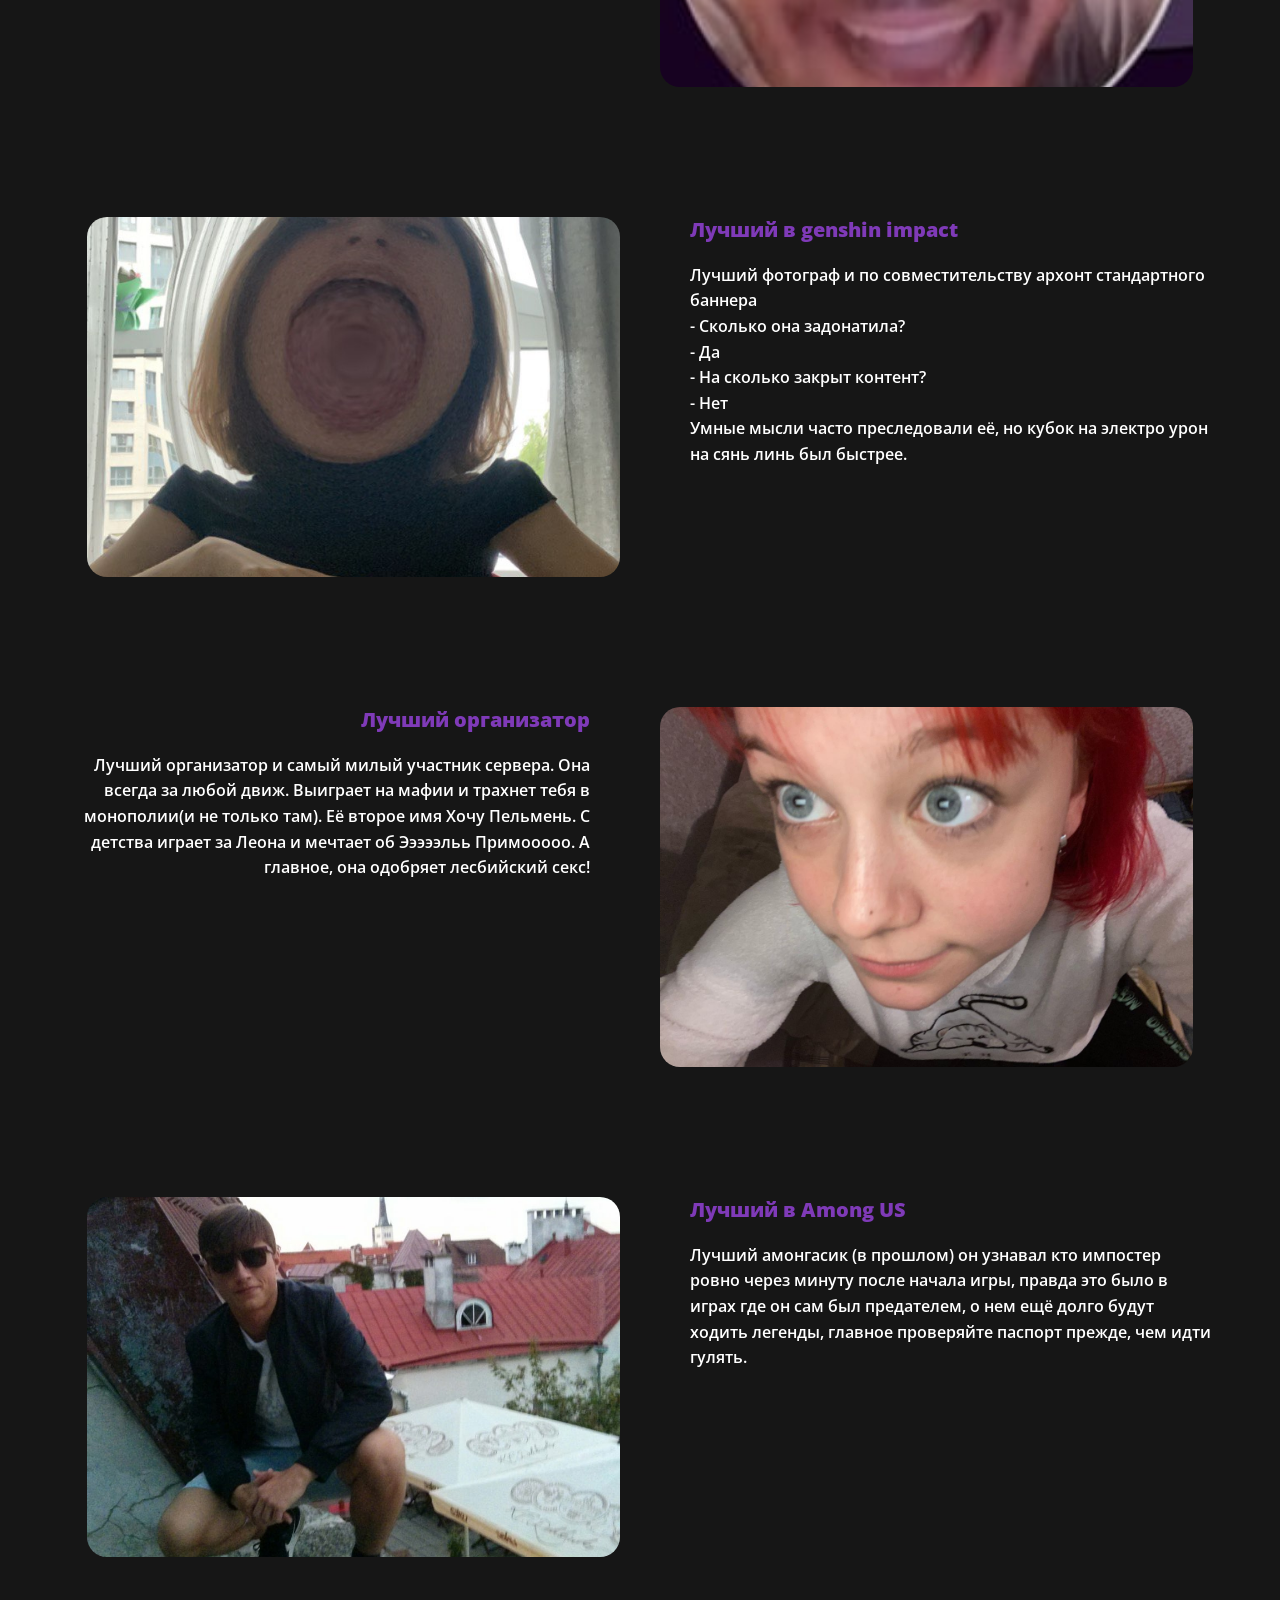
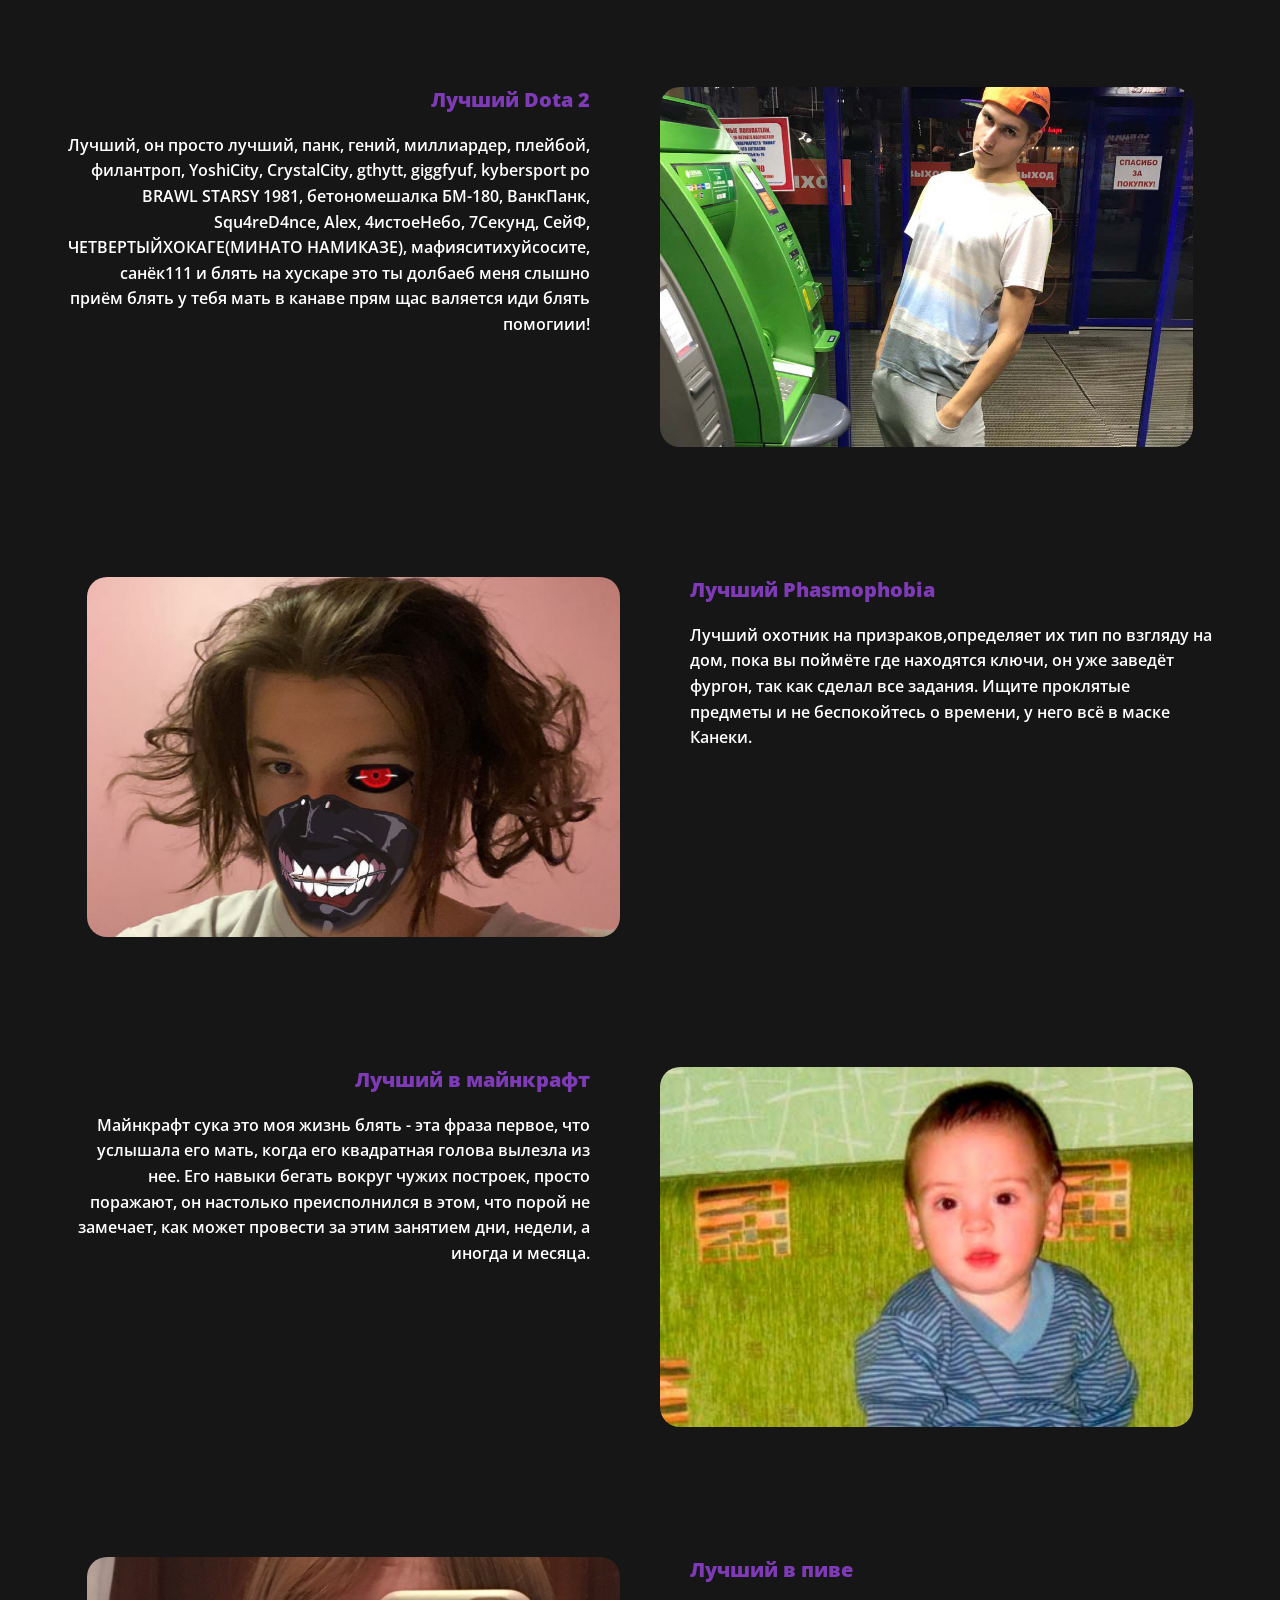
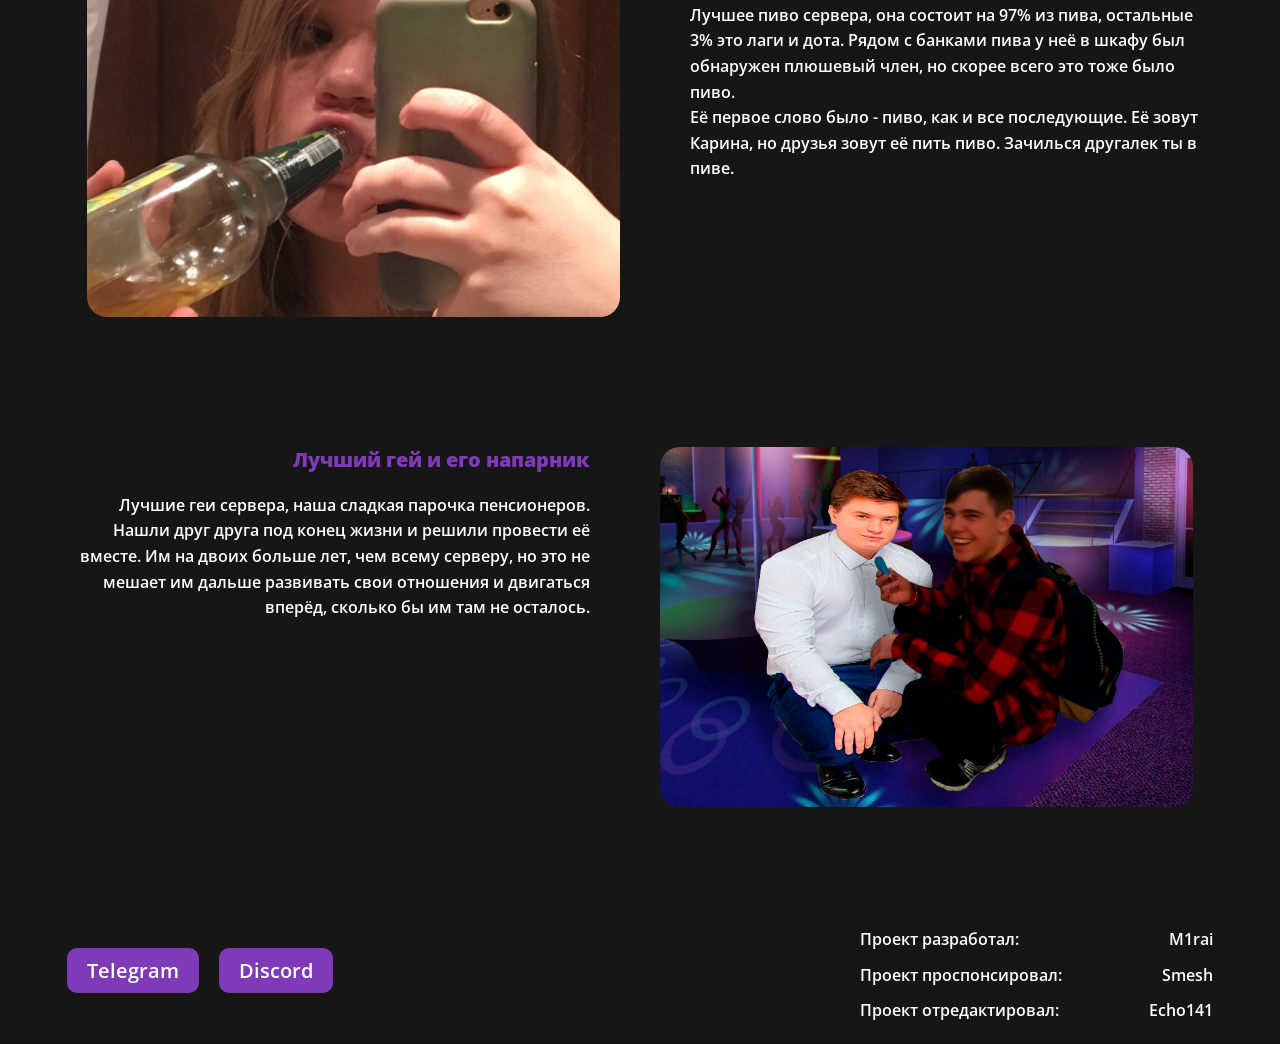
==== commit f139df47: "Add files via upload" ====
--- a/SA/index.html
+++ b/SA/index.html
@@ -266,17 +266,17 @@
                                     <div class="slider__item">
                                         <img src="img/teams/echo141.jpg" alt="">
                                         <h2 class="slider__nickname">Echo141</h2>
-                                        <span class="slider__role epic">Эпик</span>
+                                        <span class="slider__role epic">Татарин</span>
                                     </div>
                                     <div class="slider__item">
                                         <img src="img/teams/almaz.jpg" alt="">
                                         <h2 class="slider__nickname">Almazikk</h2>
-                                        <span class="slider__role epic">Эпик</span>
+                                        <span class="slider__role epic">Татарин</span>
                                     </div>
                                     <div class="slider__item">
                                         <img src="img/teams/khanovich.jpg" alt="">
                                         <h2 class="slider__nickname">khanovich</h2>
-                                        <span class="slider__role epic">Эпик</span>
+                                        <span class="slider__role epic">Татарин</span>
                                     </div>
                                 </div>
                             </div>
@@ -287,9 +287,8 @@
                                 <span class="dot"></span>
                                 <span class="dot"></span>
                                 <span class="dot"></span>
+                                <span class="dot"></span>
                                 <span class="dot active"></span>
-                                <span class="dot"></span>
-                                <span class="dot"></span>
                                 <span class="dot"></span>
                                 <span class="dot"></span>
                                 <span class="dot"></span>
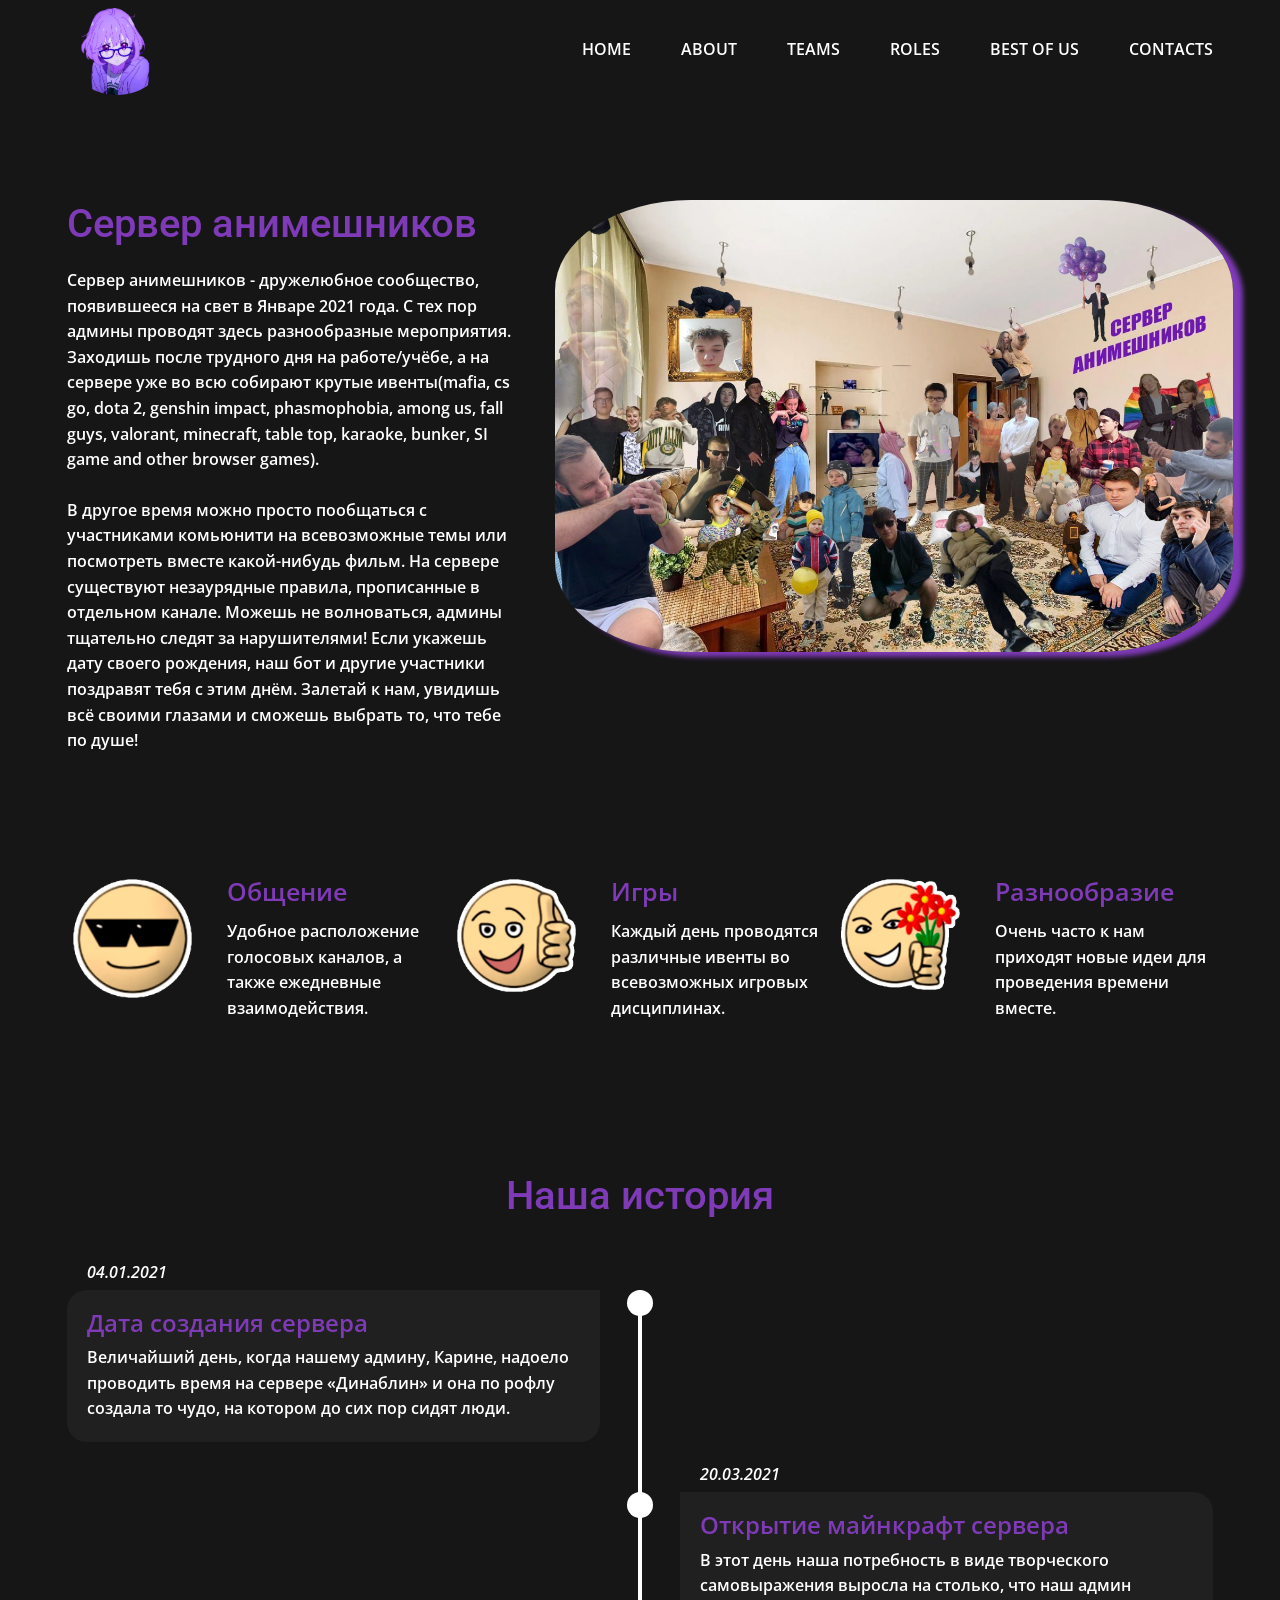
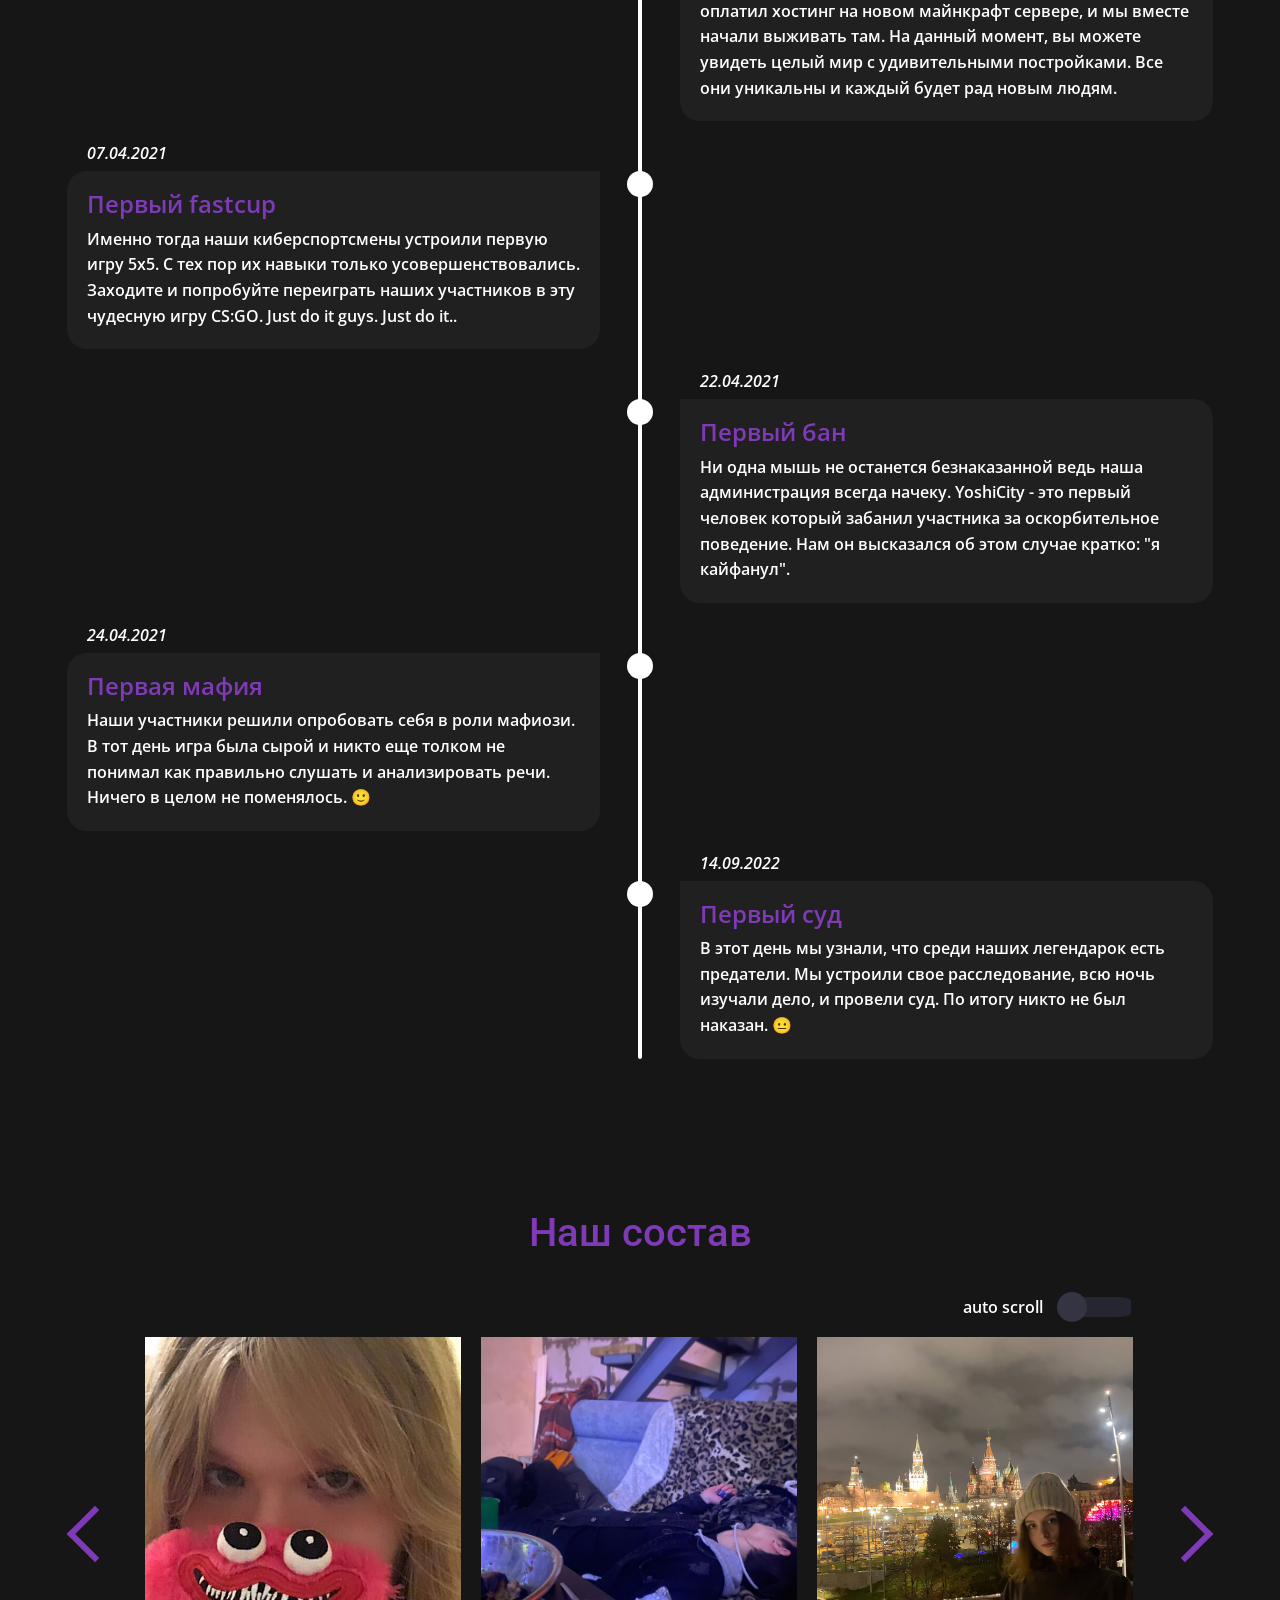
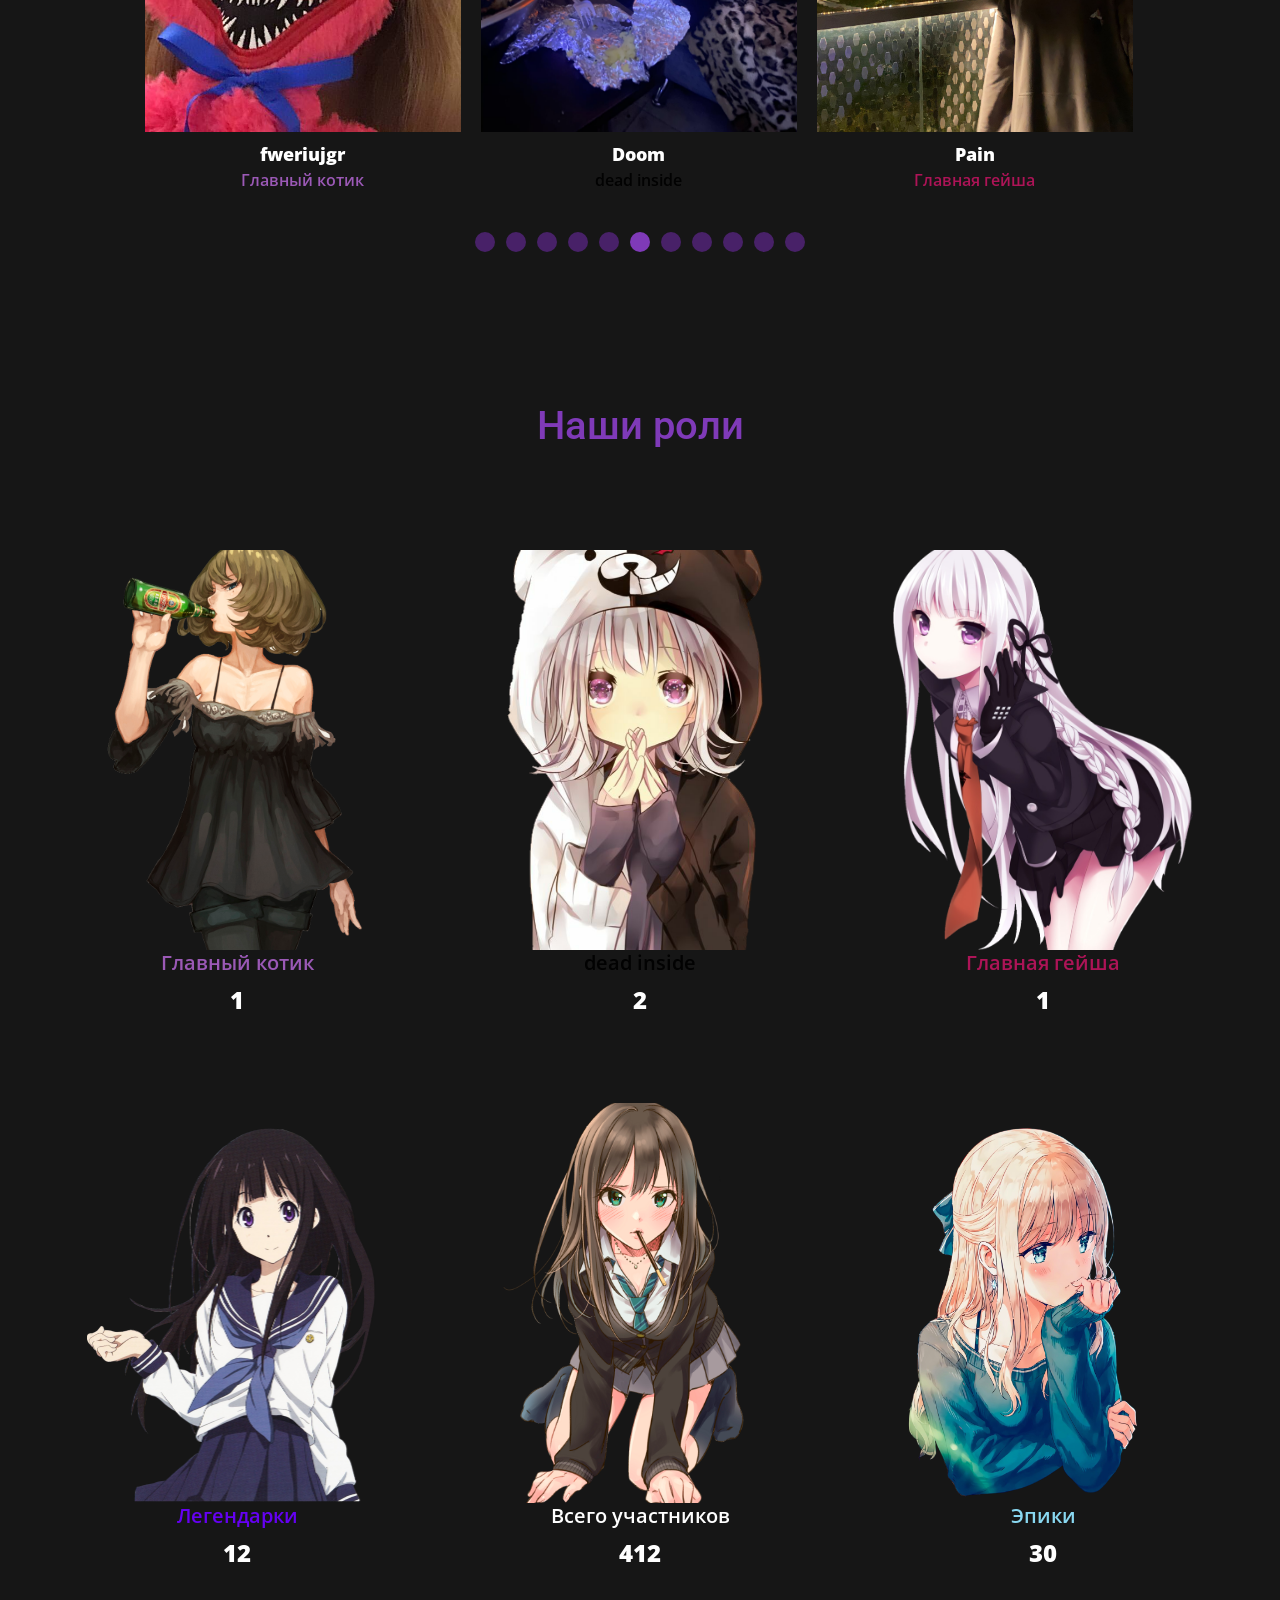
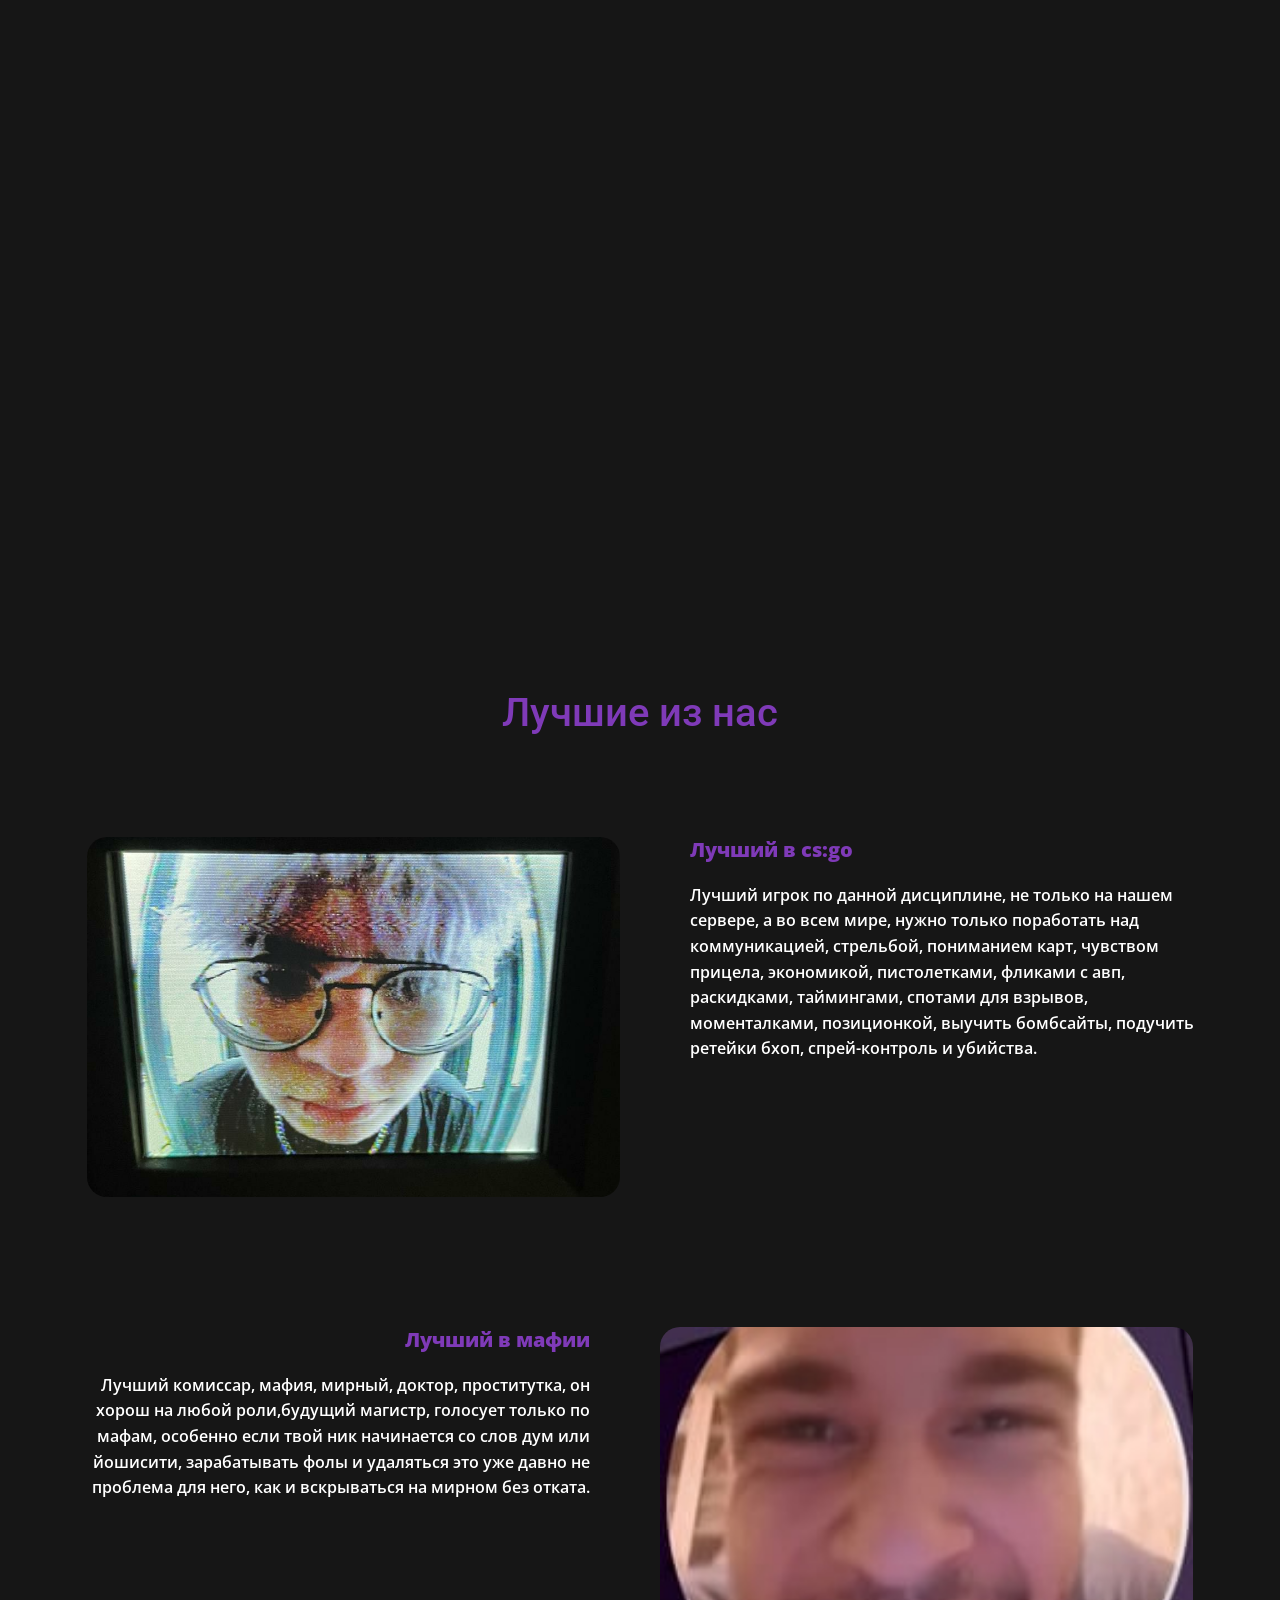
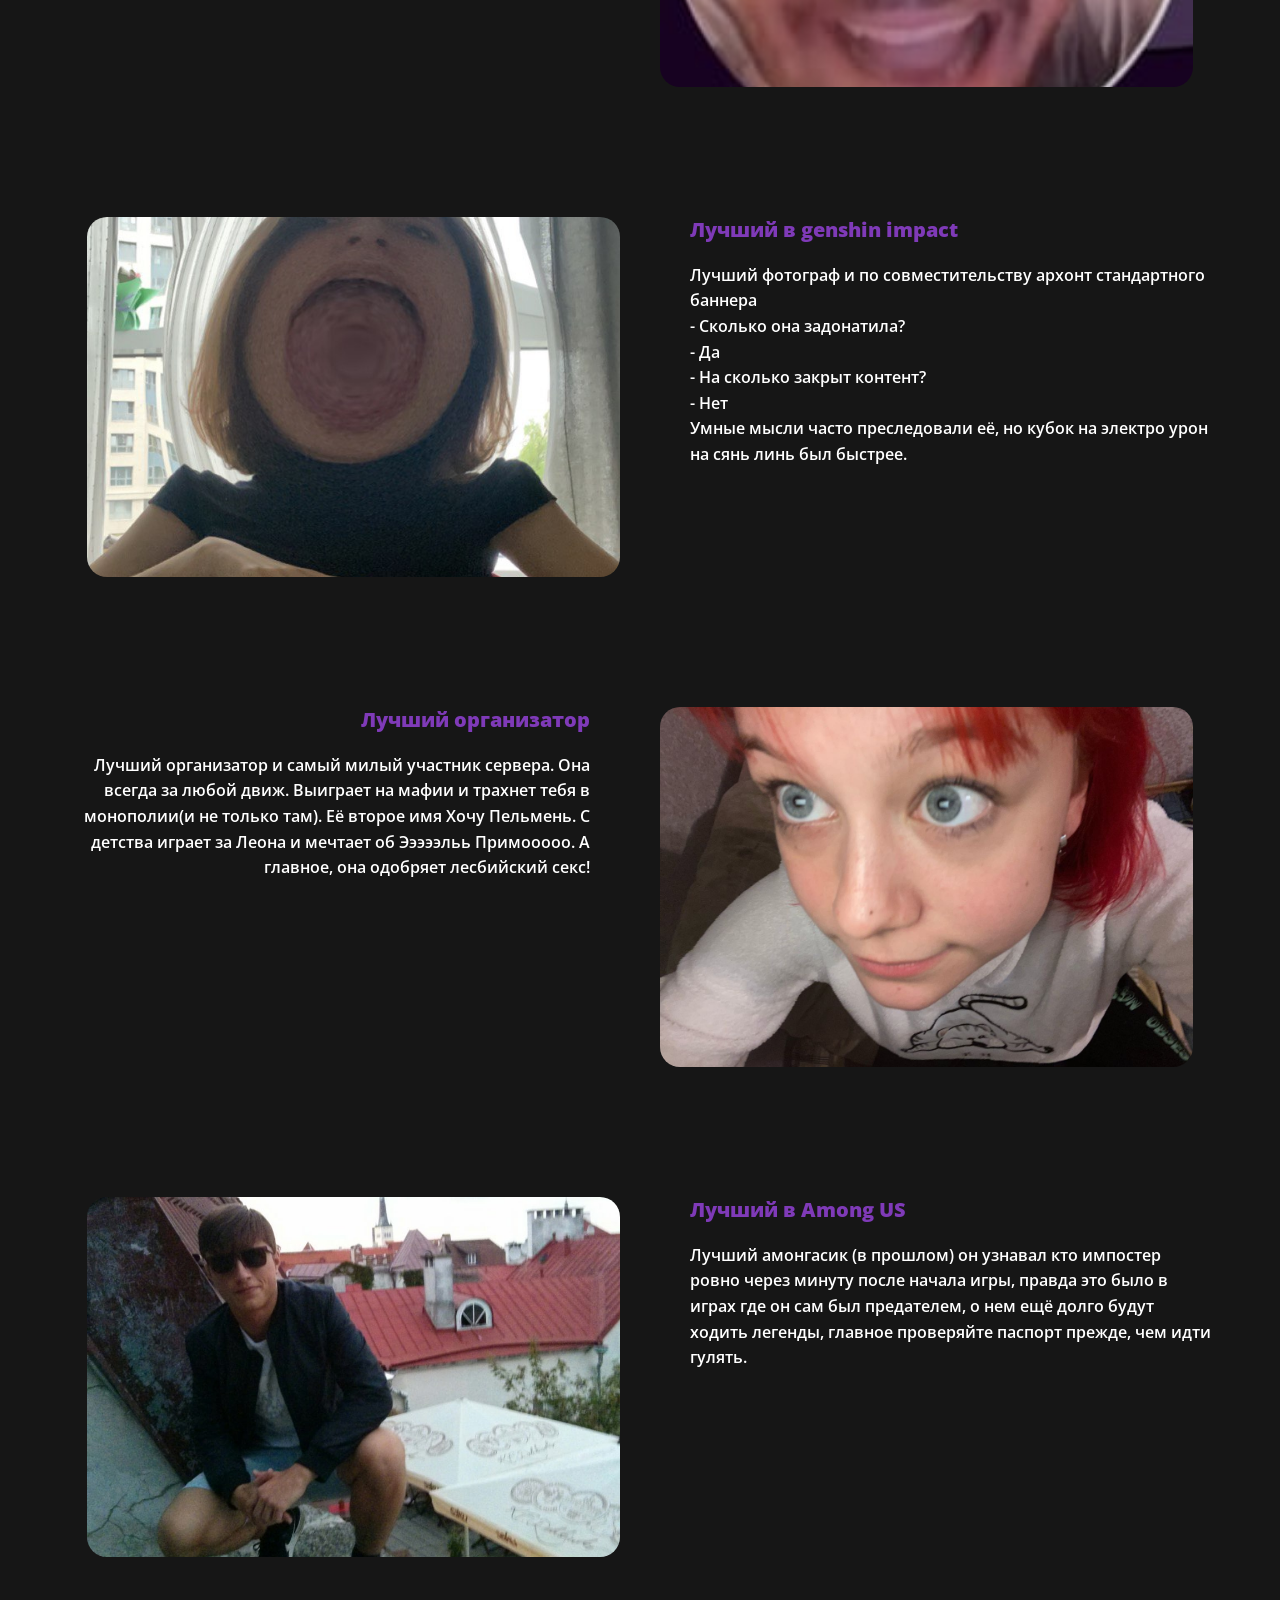
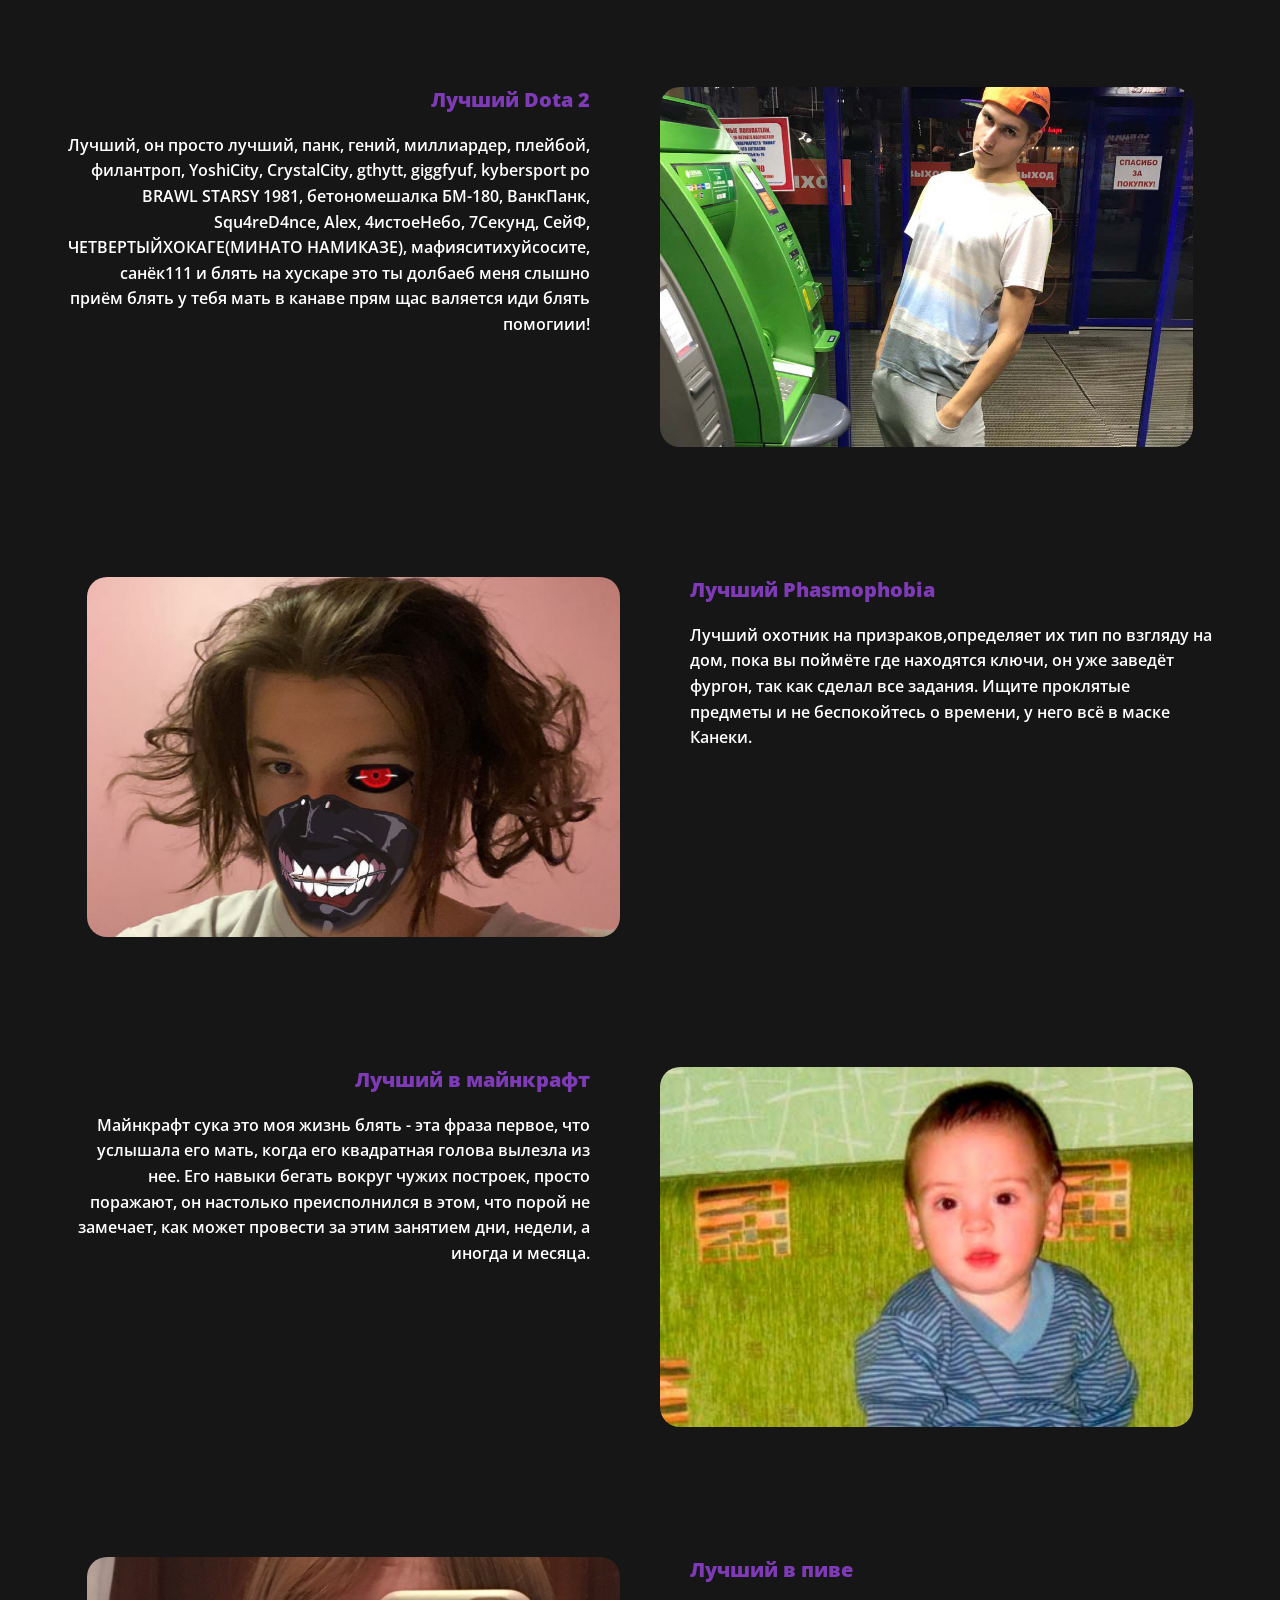
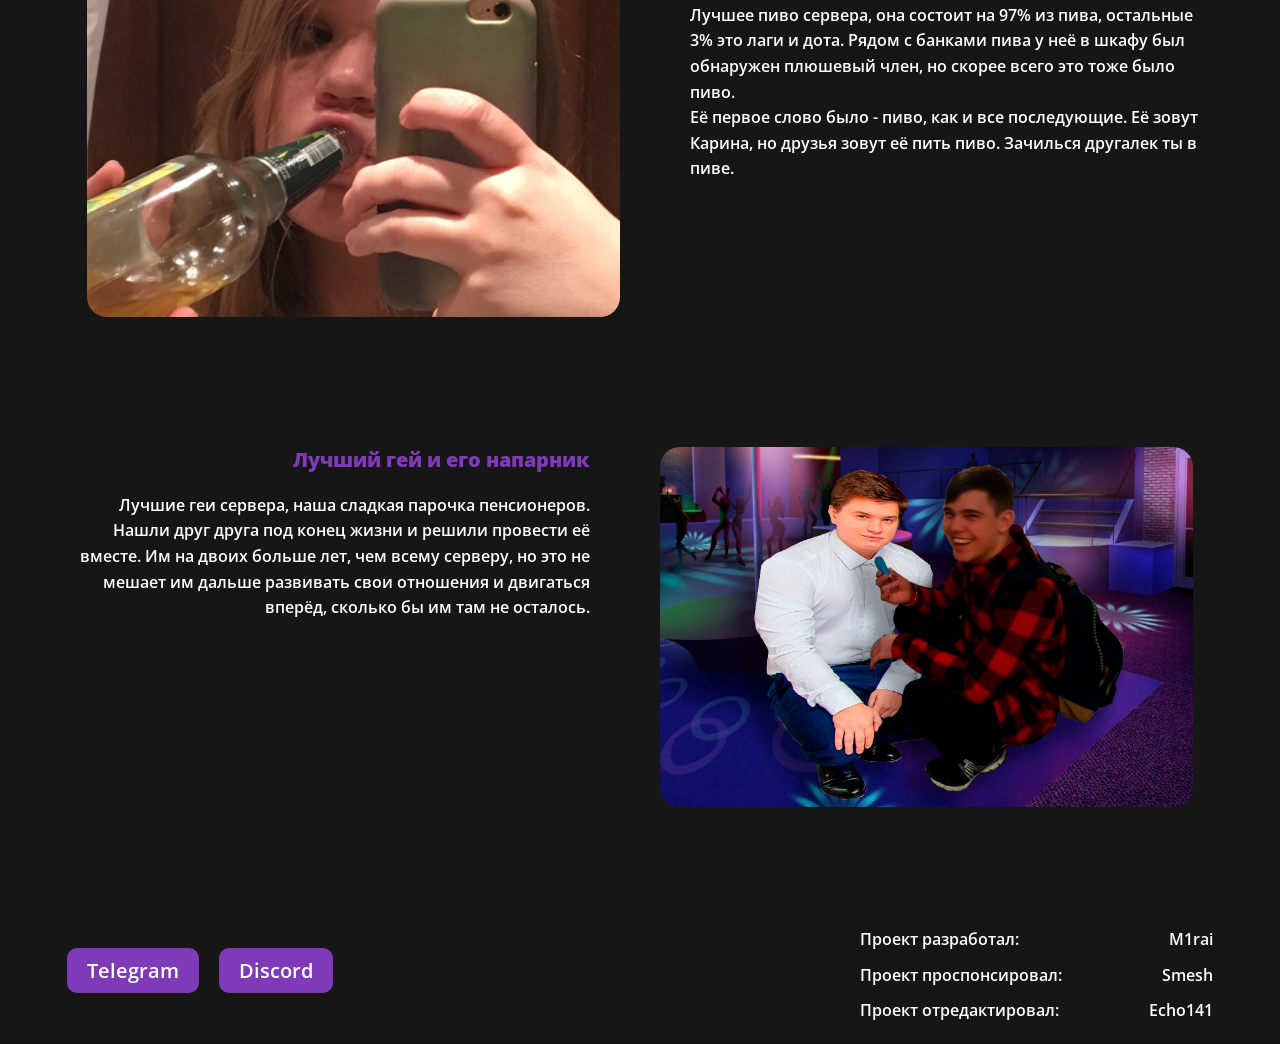
==== commit d5caa16e: "Add files via upload" ====
--- a/SA/index.html
+++ b/SA/index.html
@@ -144,6 +144,21 @@
                                         <span class="slider__role epic">Эпик</span>
                                     </div>
                                     <div class="slider__item">
+                                        <img src="img/teams/ri0vans.jpg" alt="">
+                                        <h2 class="slider__nickname">ri0vans</h2>
+                                        <span class="slider__role epic">Эпик</span>
+                                    </div>
+                                    <div class="slider__item">
+                                        <img src="img/teams/Legioner.jpg" alt="">
+                                        <h2 class="slider__nickname">Legioner</h2>
+                                        <span class="slider__role epic">Эпик</span>
+                                    </div>
+                                    <div class="slider__item">
+                                        <img src="img/teams/banner.png" alt="">
+                                        <h2 class="slider__nickname">?</h2>
+                                        <span class="slider__role epic">?</span>
+                                    </div>
+                                    <div class="slider__item">
                                         <img src="img/teams/kraven2.jpg" alt="">
                                         <h2 class="slider__nickname">Krave_n</h2>
                                         <span class="slider__role epic">Эпик</span>
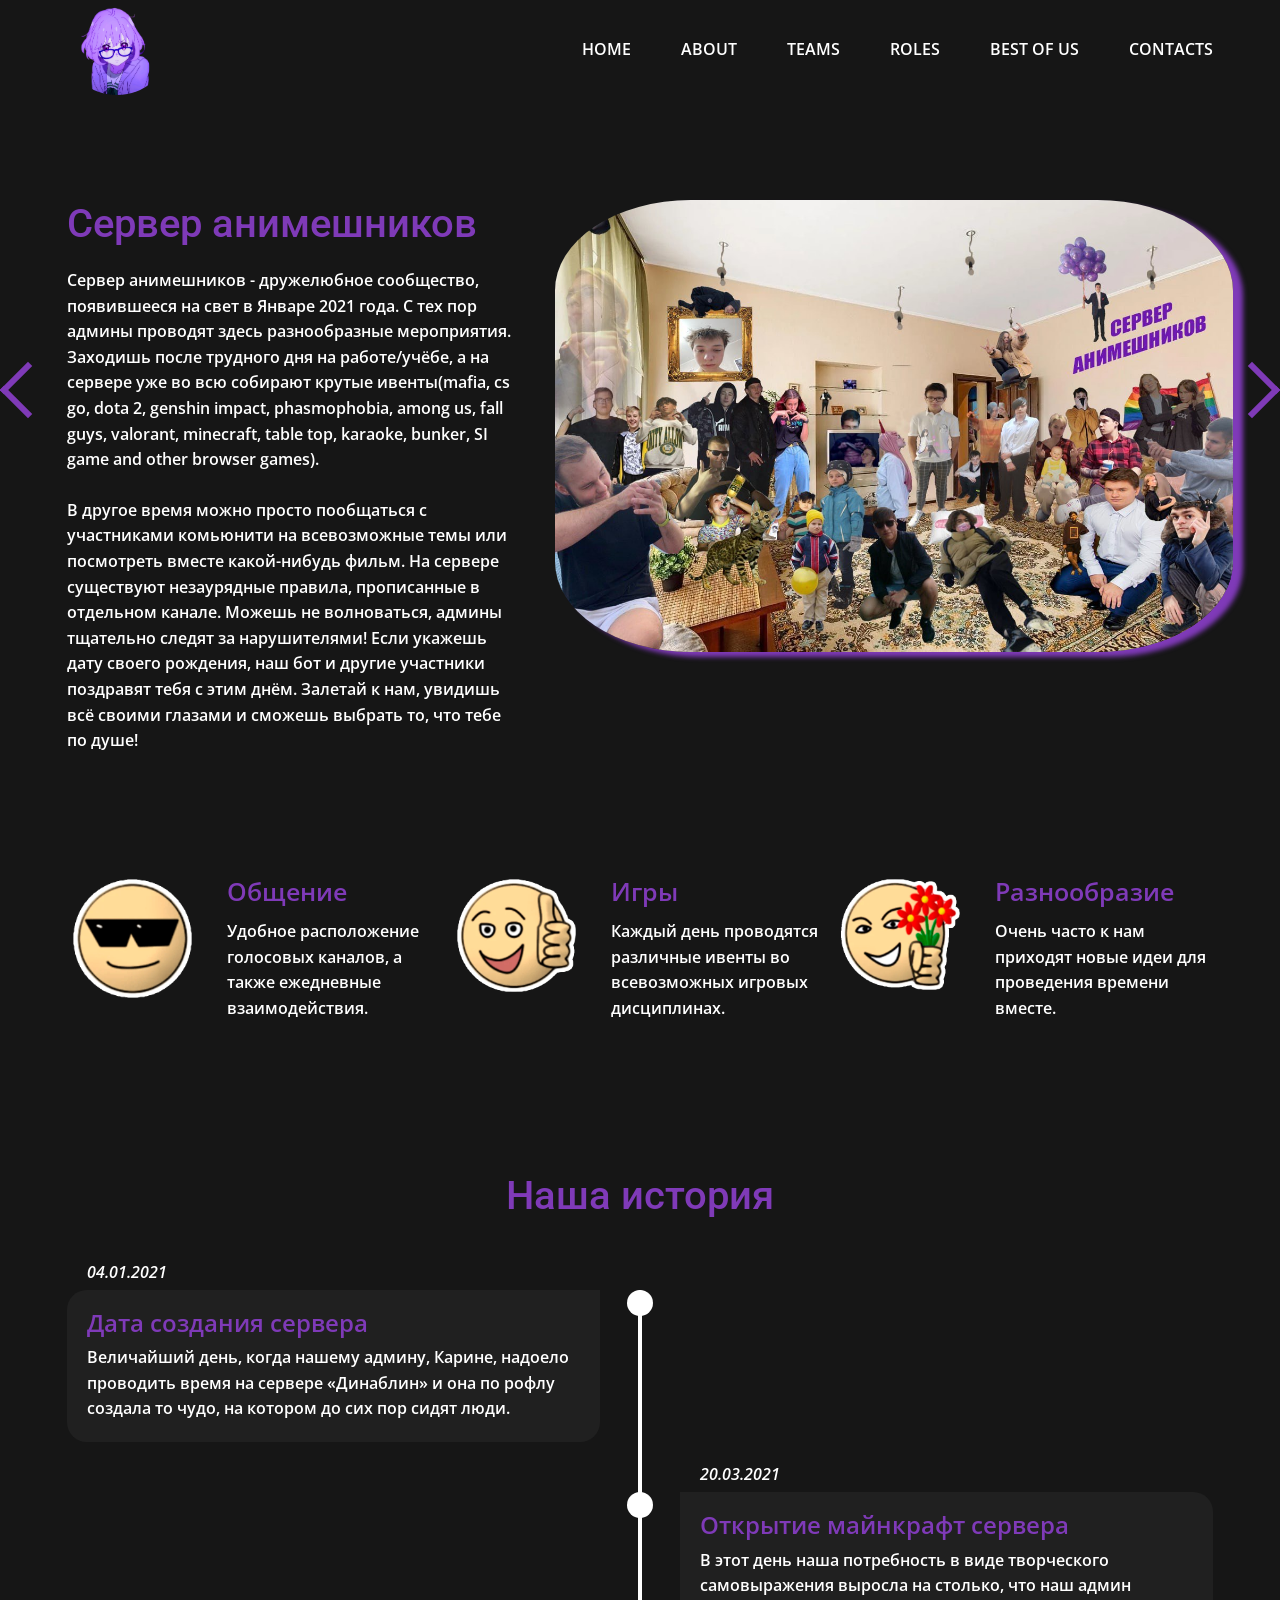
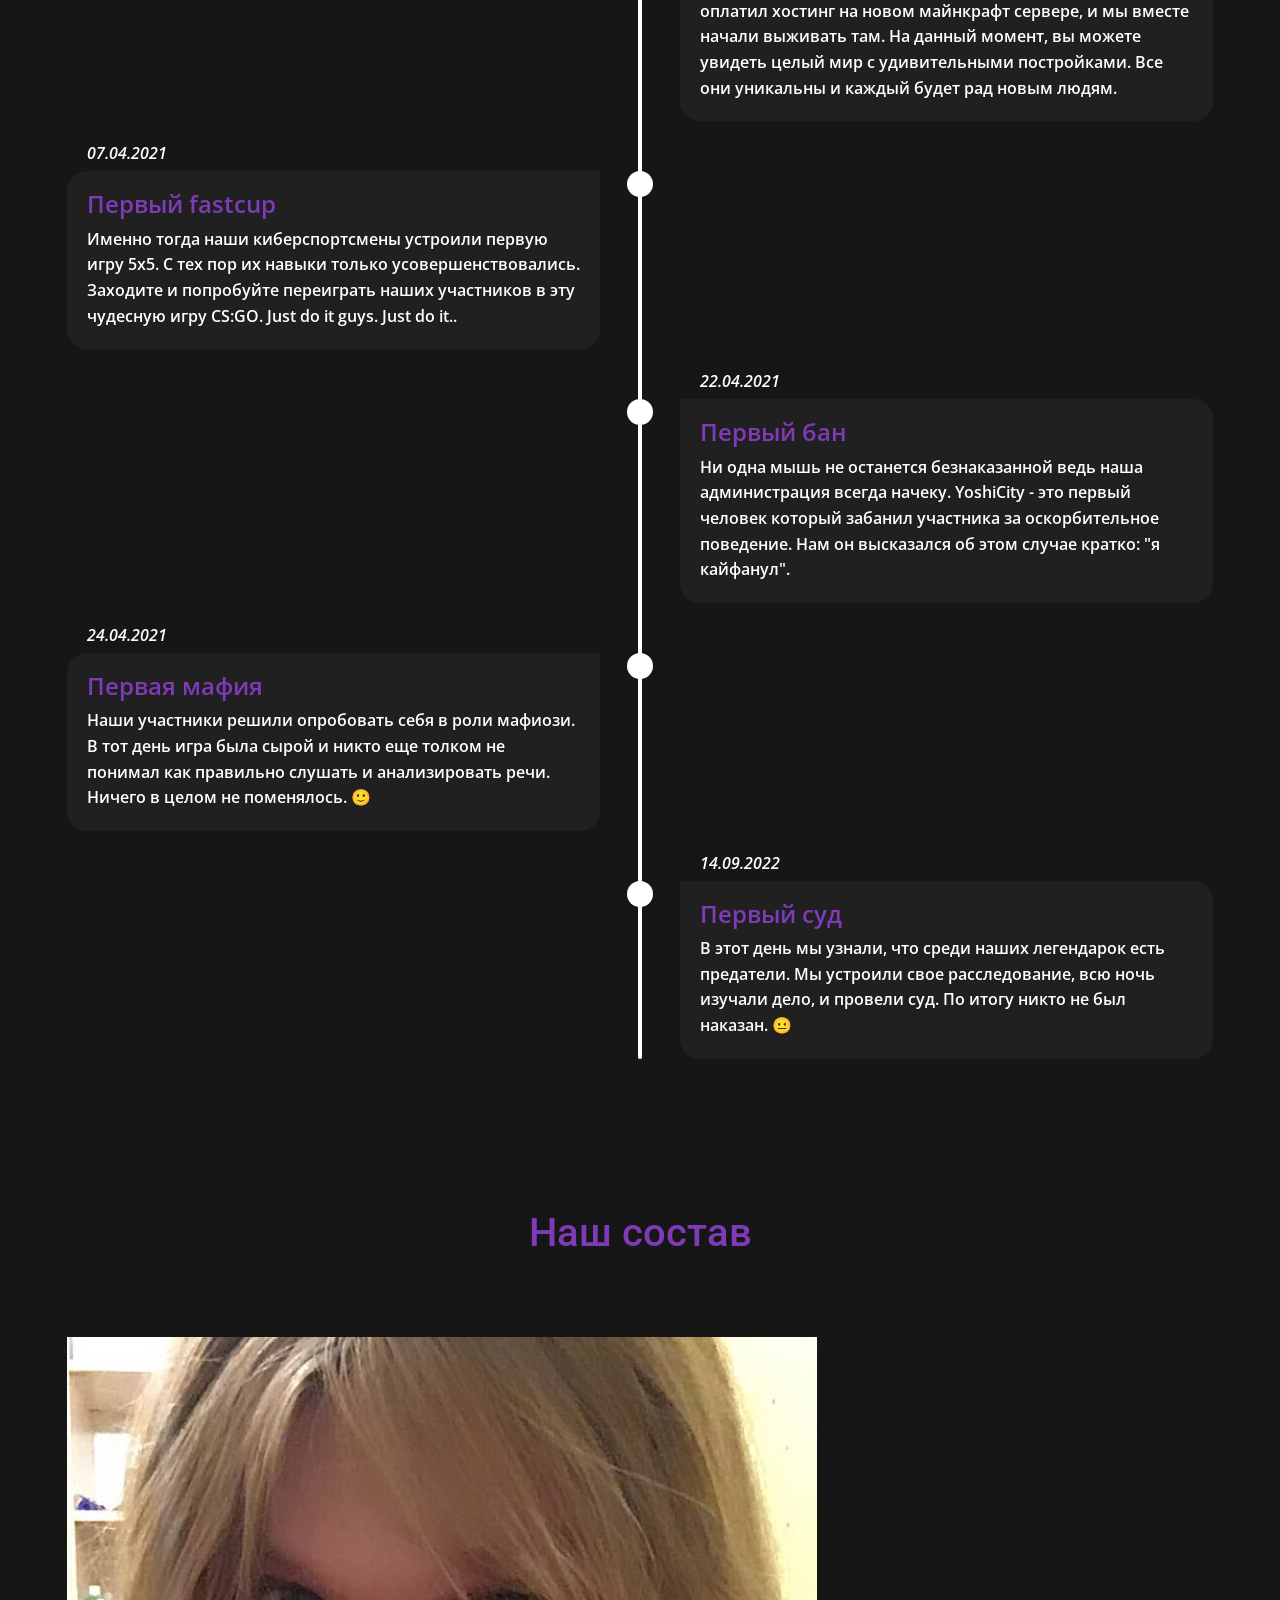
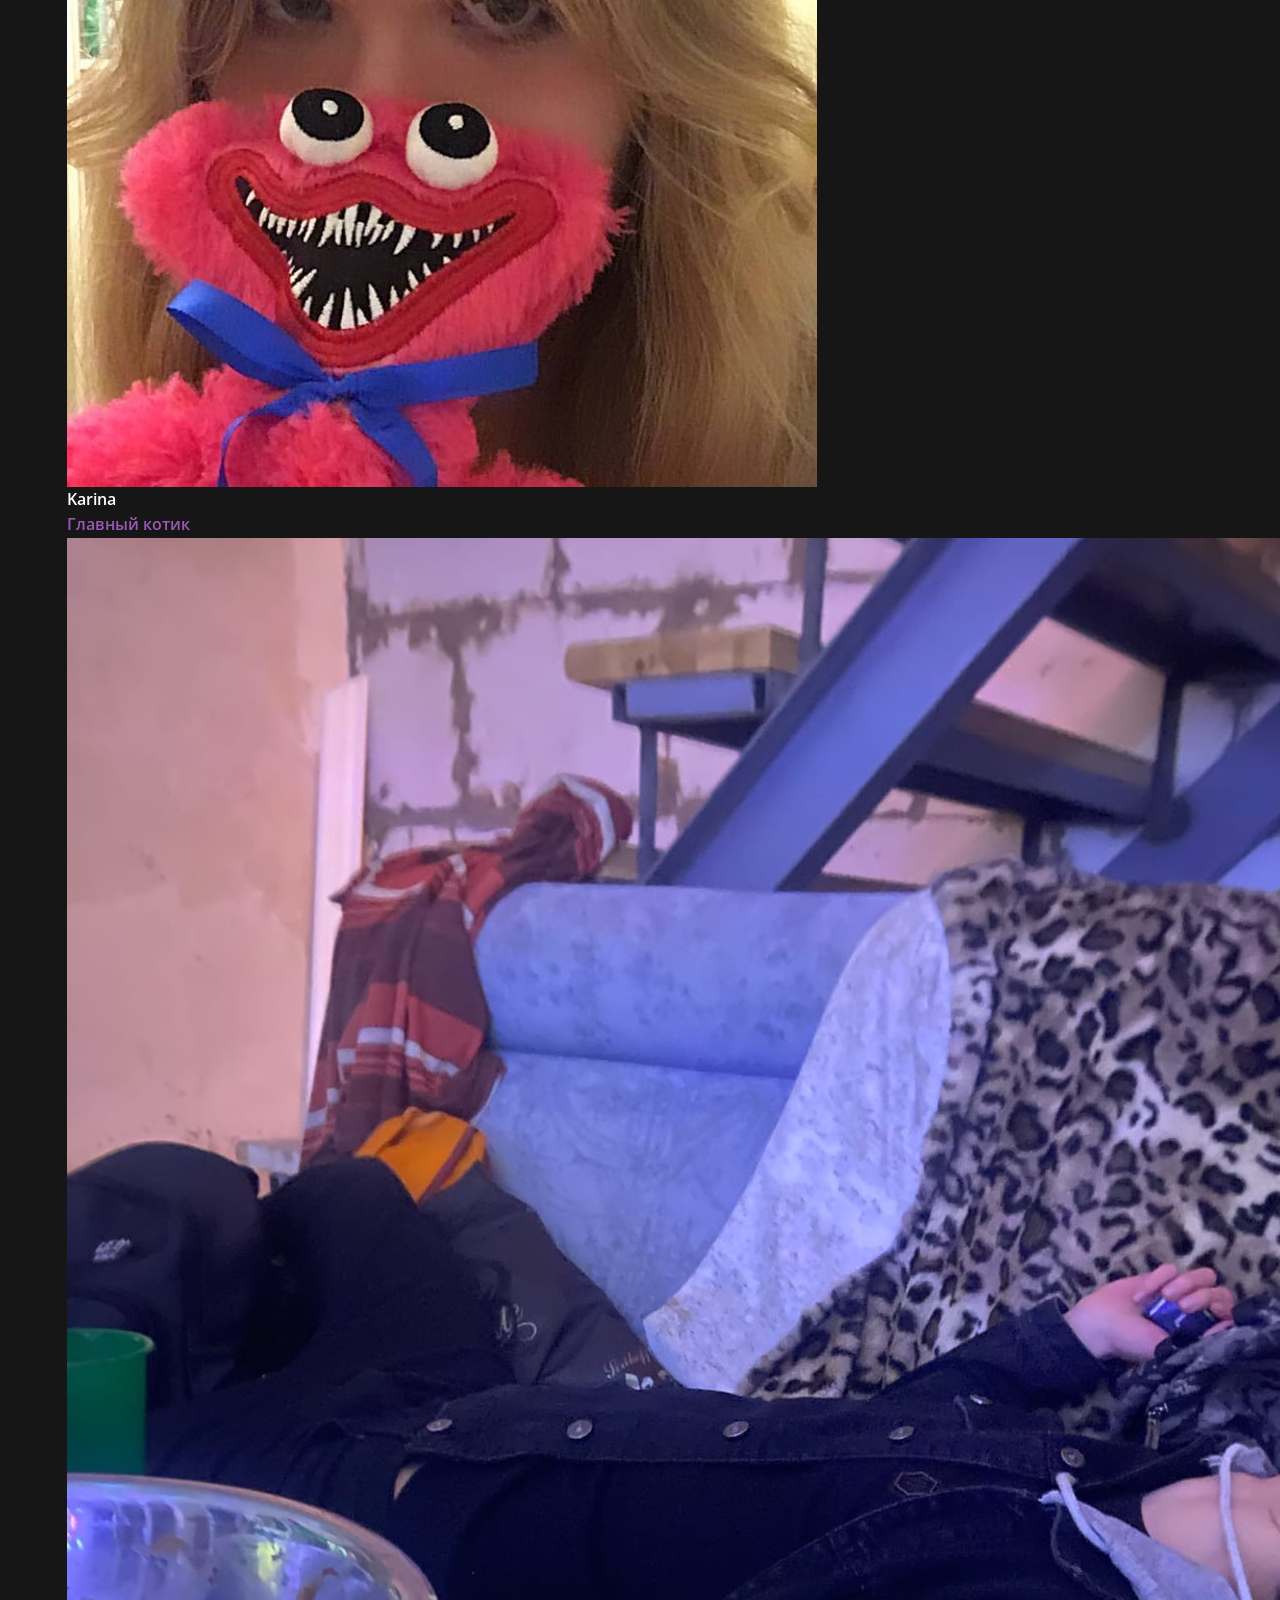
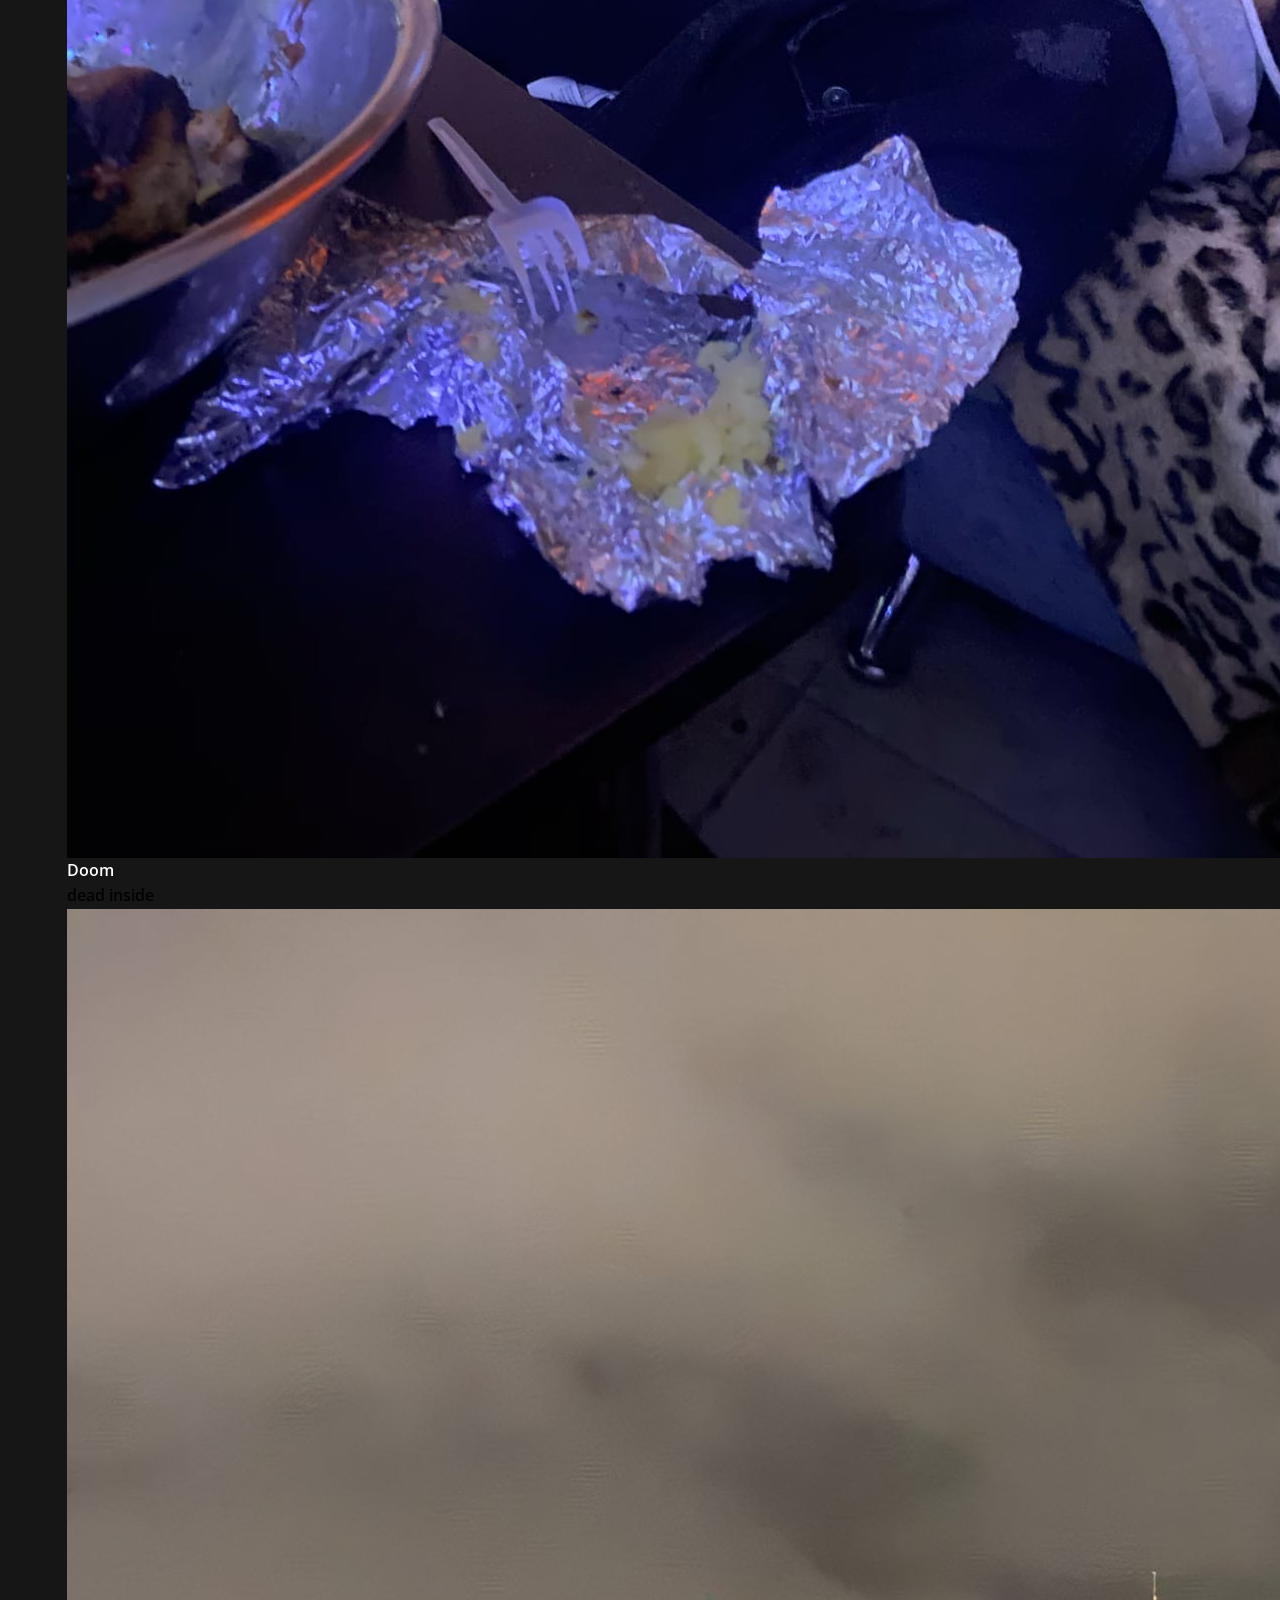
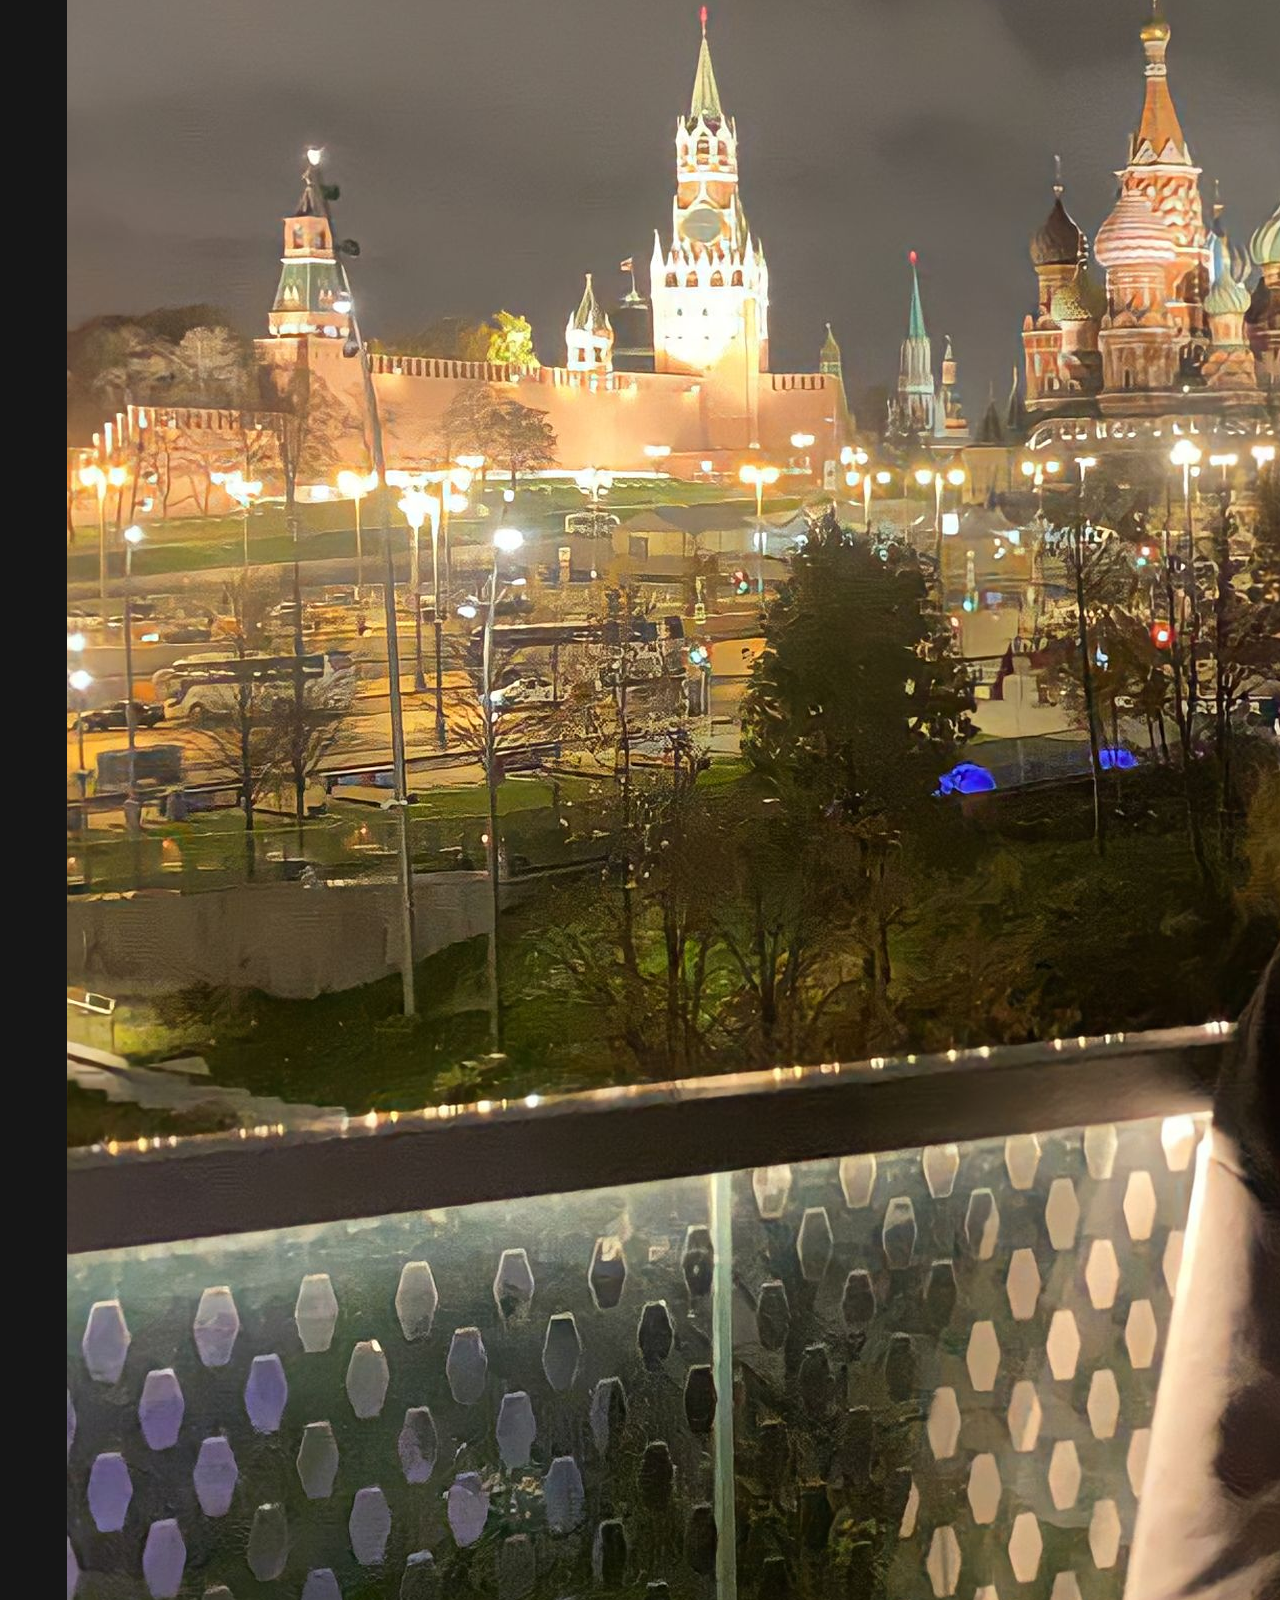
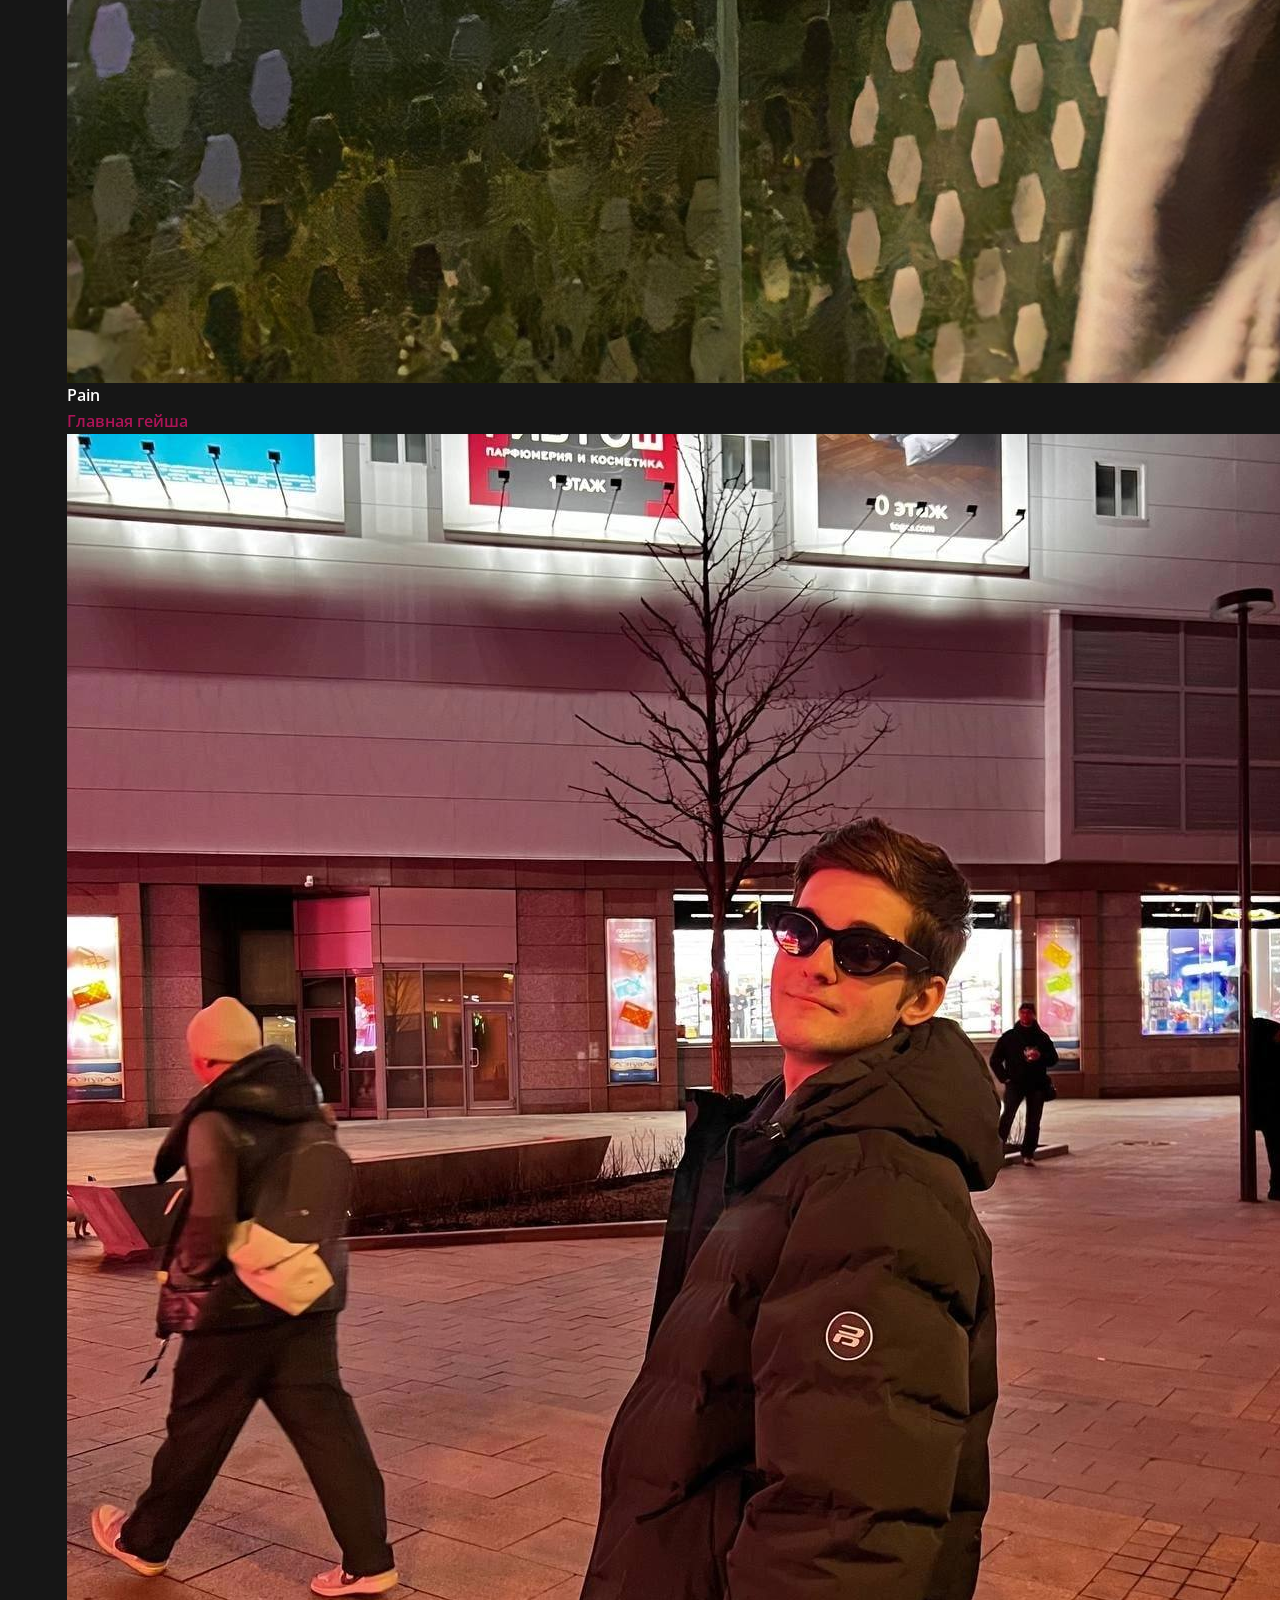
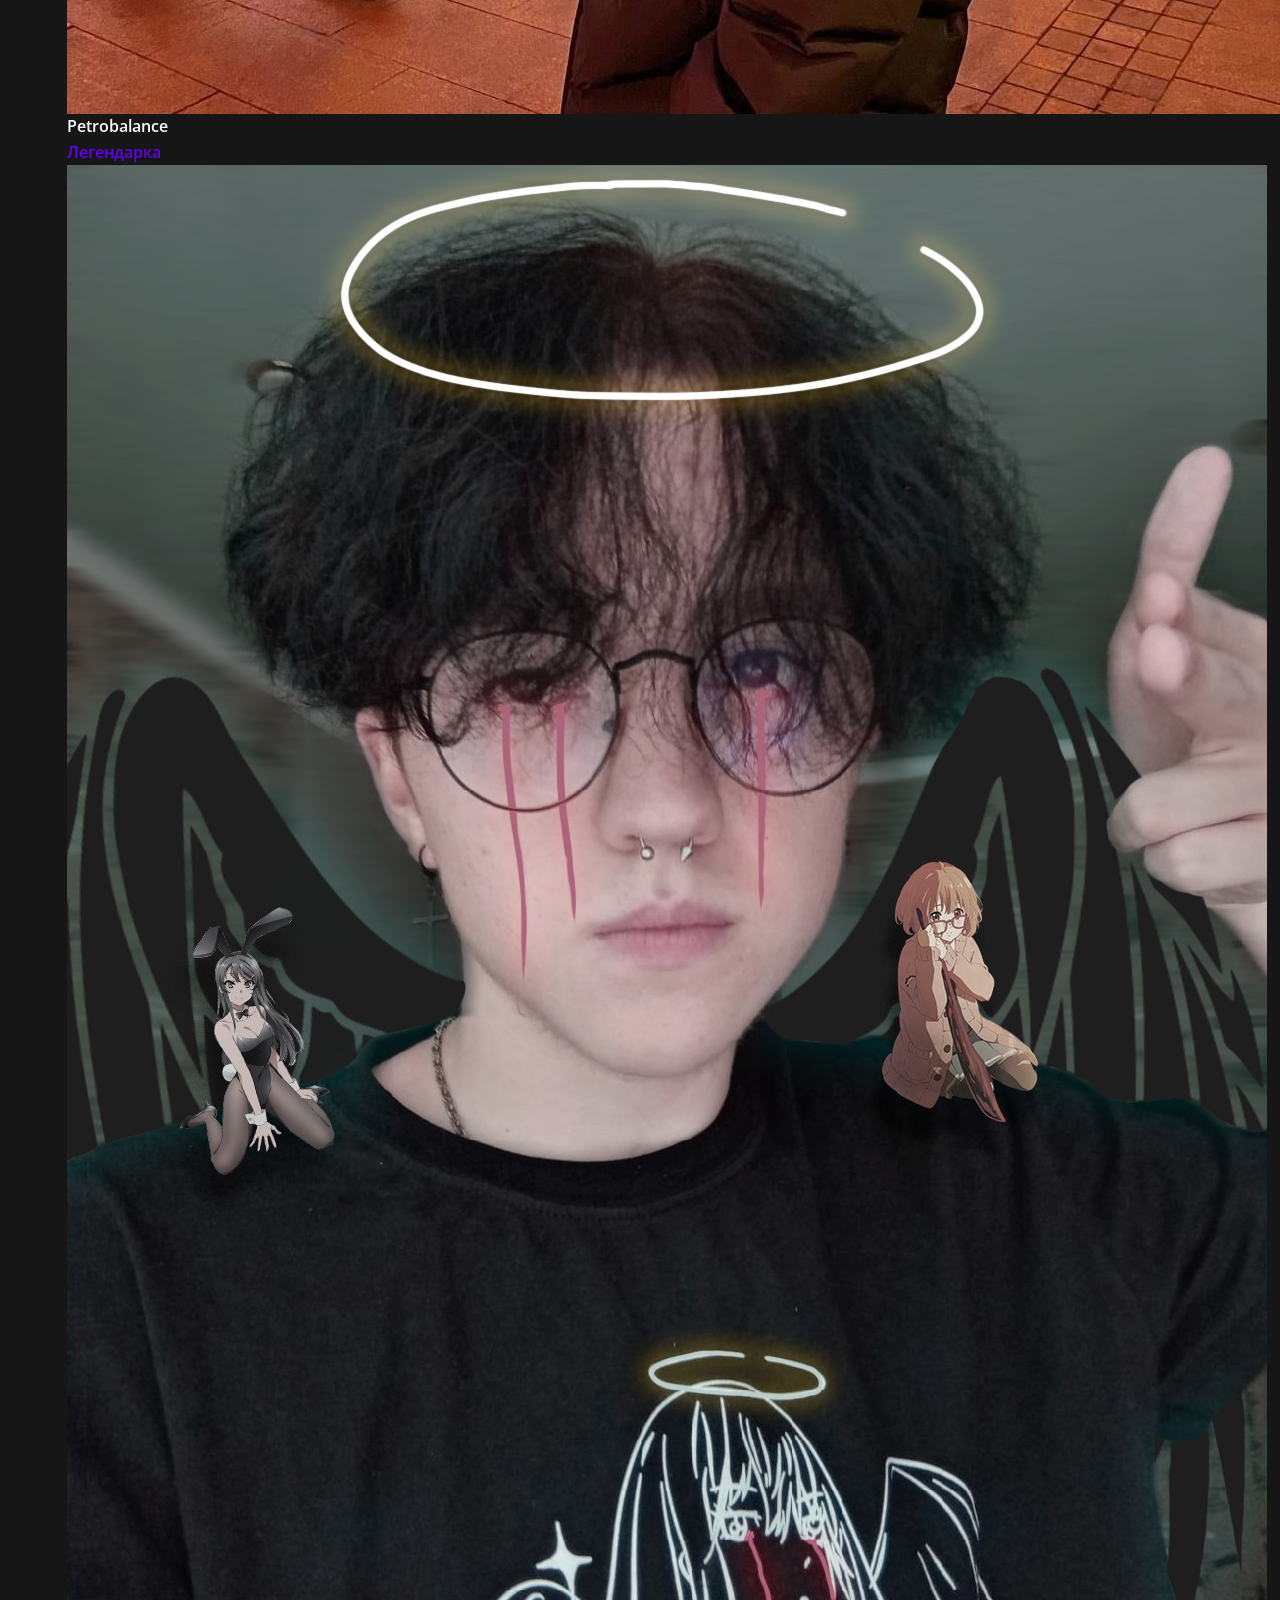
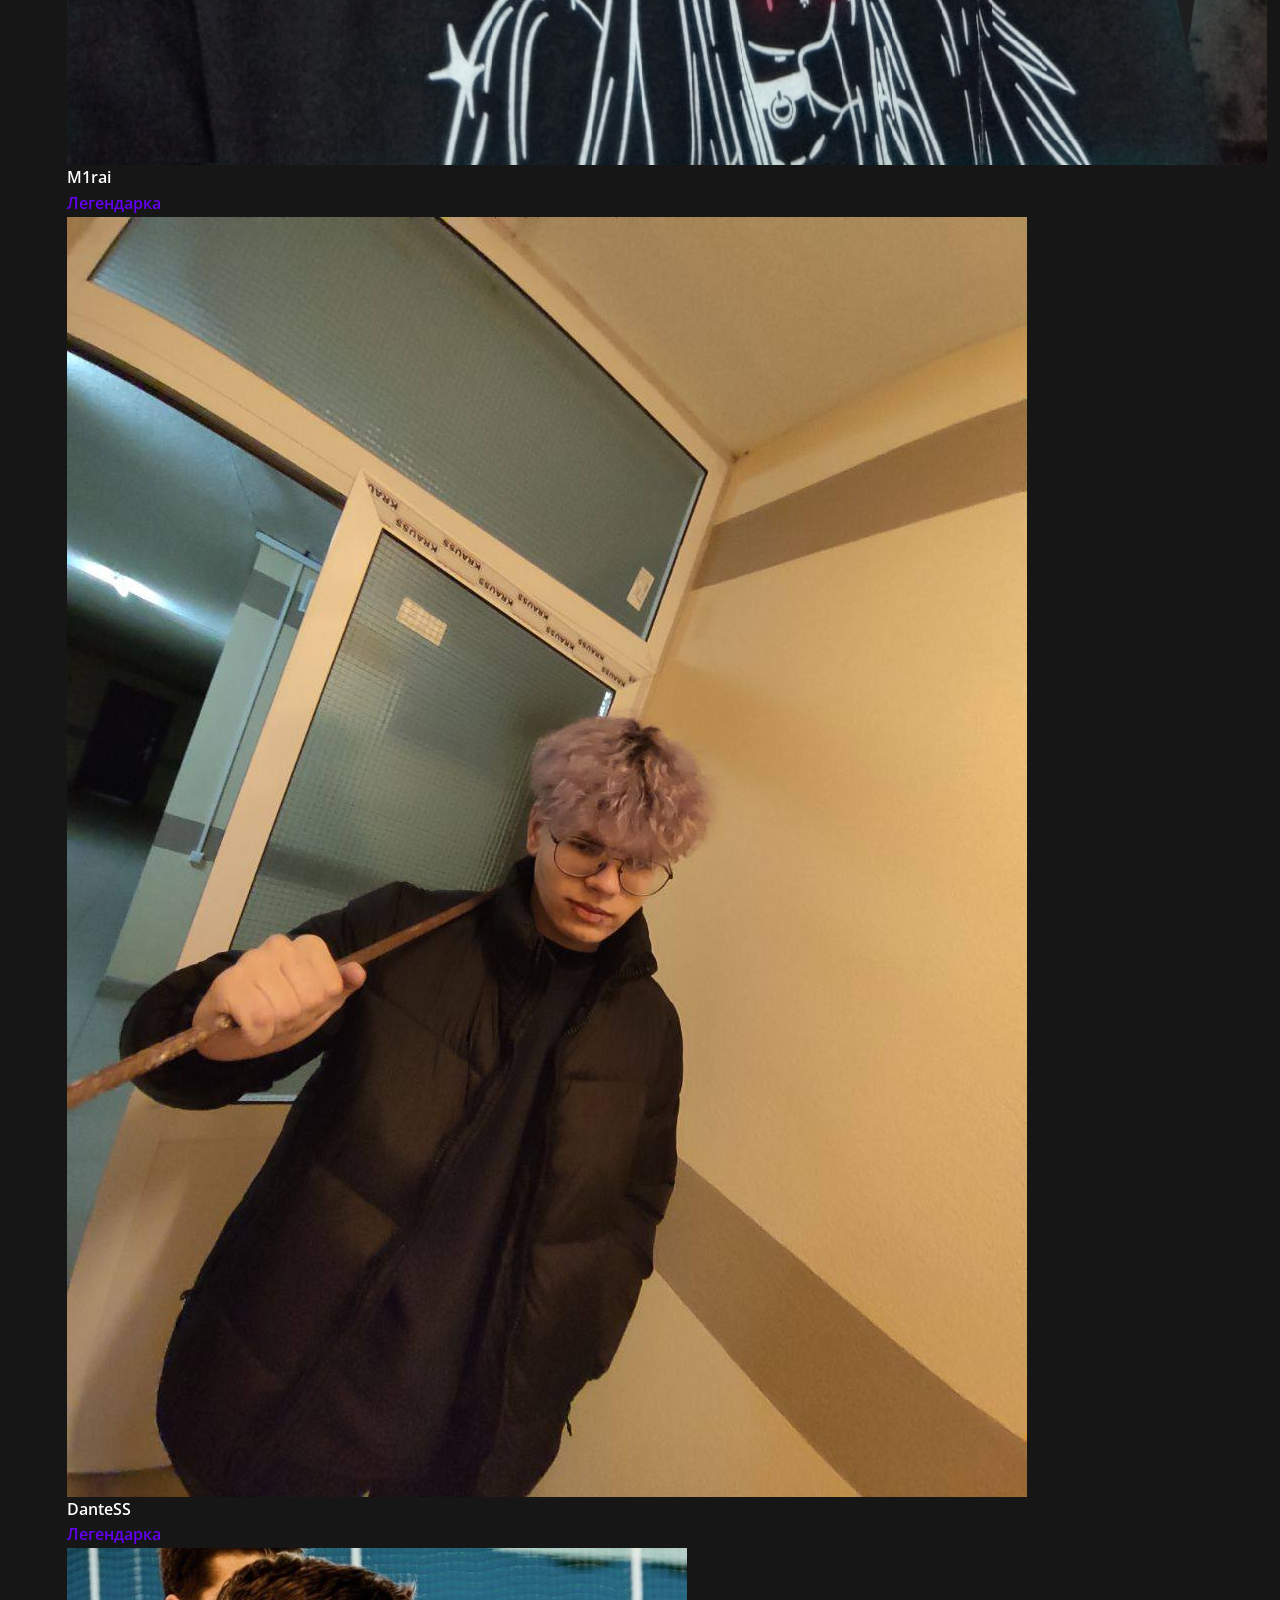
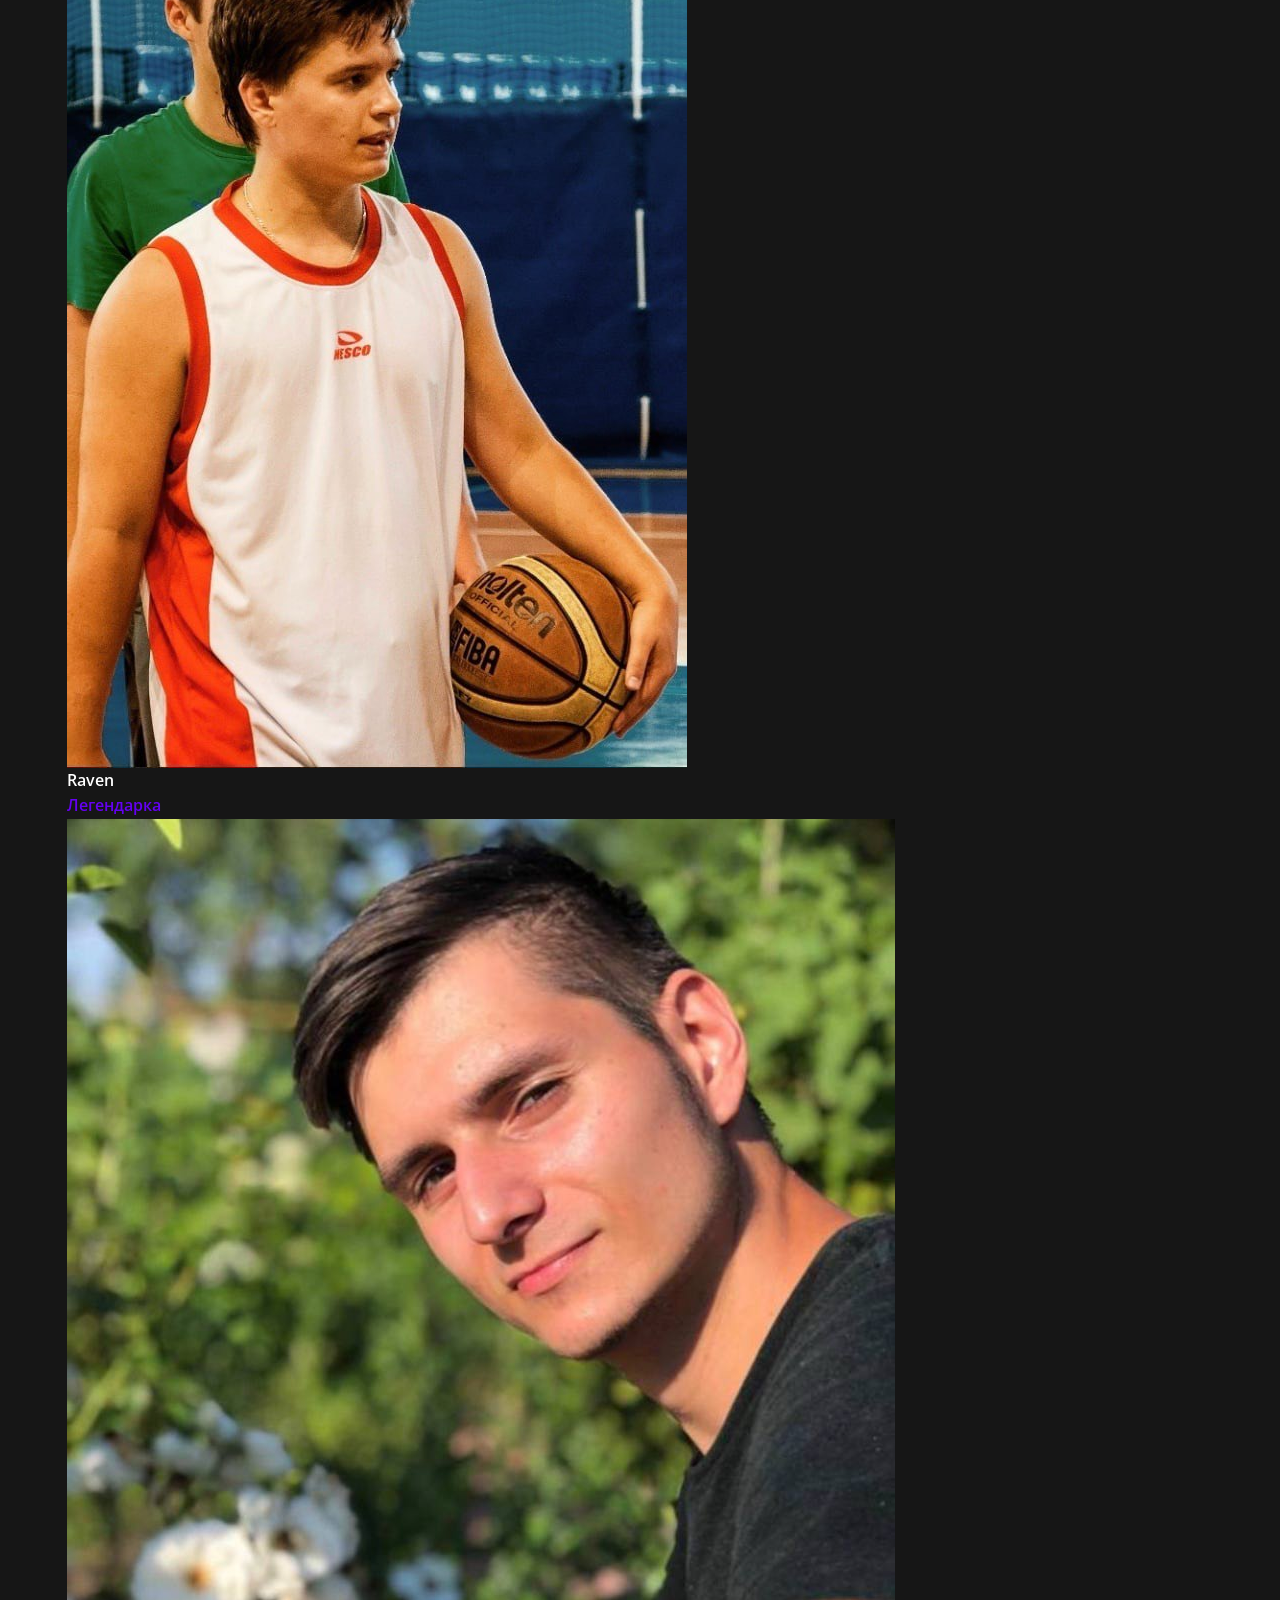
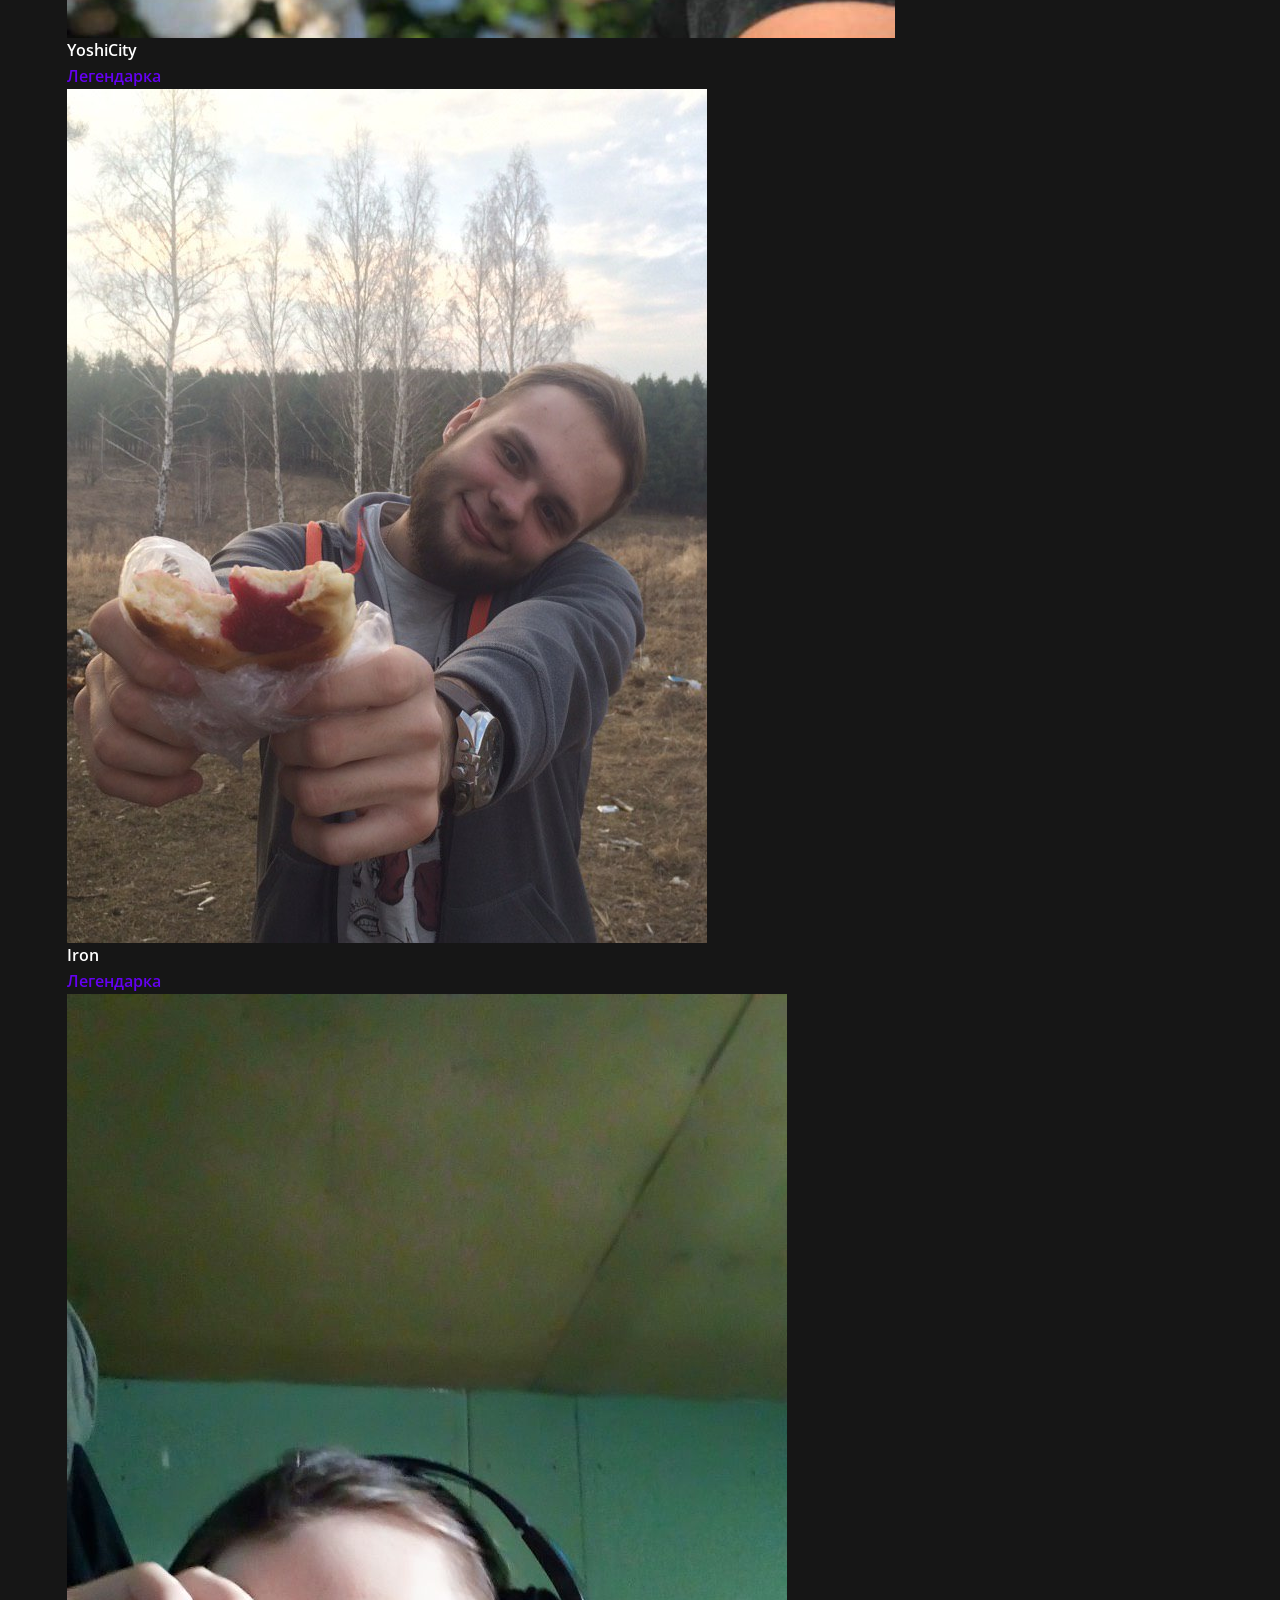
==== commit 25658886: "Add files via upload" ====
--- a/SA/index.html
+++ b/SA/index.html
@@ -7,6 +7,7 @@
     <link rel="stylesheet" href="css/style.css">
     <link rel="stylesheet" href="css/lib/animate.min.css">
     <title>Server Animeshnicov</title>
+    <script src="js/lib/Swiper.js"></script>
     <script src="js/lib/wow.min.js"></script>
     <script defer>
             new WOW().init();
@@ -122,193 +123,335 @@
             <section class="teams" id="teams">
                 <div class="teams__container">
                     <div class="teams__content">
+                        <div class="slider__arrow_left"></div>
+                        <div class="slider__arrow_rigth"></div>
                         <h2 class="teams__title title">Наш состав</h2>
-                        <div data-wow-offset="50" class="teams__slider slider wow animate__animated animate__bounceIn">
-                            <div class="slider__wrapper">
-                                <span class="auto-scrol">auto scroll</span>
-                                <div class="slider__btn"></div>
-                                <div class="slider__body">
-                                    <div class="slider__item">
-                                        <img src="img/teams/Без-воска.jpg" alt="">
-                                        <h2 class="slider__nickname">Без Воска</h2>
-                                        <span class="slider__role epic">Эпик</span>
-                                    </div>
-                                    <div class="slider__item">
-                                        <img src="img/teams/gorkui.jpg" alt="">
-                                        <h2 class="slider__nickname">Gorkui</h2>
-                                        <span class="slider__role epic">Эпик</span>
-                                    </div>
-                                    <div class="slider__item">
-                                        <img src="img/teams/space.jpg" alt="">
-                                        <h2 class="slider__nickname">Sp9ce</h2>
-                                        <span class="slider__role epic">Эпик</span>
-                                    </div>
-                                    <div class="slider__item">
-                                        <img src="img/teams/ri0vans.jpg" alt="">
-                                        <h2 class="slider__nickname">ri0vans</h2>
-                                        <span class="slider__role epic">Эпик</span>
-                                    </div>
-                                    <div class="slider__item">
-                                        <img src="img/teams/Legioner.jpg" alt="">
-                                        <h2 class="slider__nickname">Legioner</h2>
-                                        <span class="slider__role epic">Эпик</span>
-                                    </div>
-                                    <div class="slider__item">
-                                        <img src="img/teams/banner.png" alt="">
-                                        <h2 class="slider__nickname">?</h2>
-                                        <span class="slider__role epic">?</span>
-                                    </div>
-                                    <div class="slider__item">
-                                        <img src="img/teams/kraven2.jpg" alt="">
-                                        <h2 class="slider__nickname">Krave_n</h2>
-                                        <span class="slider__role epic">Эпик</span>
-                                    </div>
-                                    <div class="slider__item">
-                                        <img src="img/teams/makey.jpg" alt="">
-                                        <h2 class="slider__nickname">Makey</h2>
-                                        <span class="slider__role mad">Мадемуазель</span>
-                                    </div>
-                                    <div class="slider__item">
-                                        <img src="img/teams/владудосик.jpg" alt="">
-                                        <h2 class="slider__nickname">Владудосик</h2>
-                                        <span class="slider__role epic">Эпик</span>
-                                    </div>
-                                    <div class="slider__item">
-                                        <img src="img/teams/hunter-goul.jpg" alt="">
-                                        <h2 class="slider__nickname">hunter goul</h2>
-                                        <span class="slider__role epic">Эпик</span>
-                                    </div>
-                                    <div class="slider__item">
-                                        <img src="img/teams/г-гуська.jpg" alt="">
-                                        <h2 class="slider__nickname">Г-гуська</h2>
-                                        <span class="slider__role epic">Эпик</span>
-                                    </div>
-                                    <div class="slider__item">
-                                        <img src="img/teams/mysterio.jpg" alt="">
-                                        <h2 class="slider__nickname">Mysterio</h2>
-                                        <span class="slider__role ded">Дед</span>
-                                    </div>
-                                    <div class="slider__item">
-                                        <img src="img/teams/seraphima.jpg" alt="">
-                                        <h2 class="slider__nickname">fweriujgr</h2>
-                                        <span class="slider__role kot">Главный котик</span>
-                                    </div>
-                                    <div class="slider__item">
-                                        <img src="img/teams/doom.jpg" alt="">
-                                        <h2 class="slider__nickname">Doom</h2>
-                                        <span class="slider__role dead">dead inside</span>
-                                    </div>
-                                    <div class="slider__item">
-                                        <img src="img/teams/pain.jpg" alt="">
-                                        <h2 class="slider__nickname">Pain</h2>
-                                        <span class="slider__role gay">Главная гейша</span>
-                                    </div>
-                                    <div class="slider__item">
-                                        <img src="img/teams/petrobalance.jpg" alt="">
-                                        <h2 class="slider__nickname">Petrobalance</h2>
-                                        <span class="slider__role leg">Легендарка</span>
-                                    </div>
-                                    <div class="slider__item">
-                                        <img src="img/teams/M1rai.jpg" alt="">
-                                        <h2 class="slider__nickname">M1rai</h2>
-                                        <span class="slider__role leg">Легендарка</span>
-                                    </div>
-                                    <div class="slider__item">
-                                        <img src="img/teams/dantess.jpg" alt="">
-                                        <h2 class="slider__nickname">DanteSS</h2>
-                                        <span class="slider__role leg">Легендарка</span>
-                                    </div>
-                                    <div class="slider__item">
-                                        <img src="img/teams/raven.jpg" alt="">
-                                        <h2 class="slider__nickname">Raven</h2>
-                                        <span class="slider__role leg">Легендарка</span>
-                                    </div>
-                                    <div class="slider__item">
-                                        <img src="img/teams/yoshi.jpg" alt="">
-                                        <h2 class="slider__nickname">YoshiCity</h2>
-                                        <span class="slider__role leg">Легендарка</span>
-                                    </div>
-                                    <div class="slider__item">
-                                        <img src="img/teams/Iron.jpg" alt="">
-                                        <h2 class="slider__nickname">Iron</h2>
-                                        <span class="slider__role leg">Легендарка</span>
-                                    </div>
-                                    <div class="slider__item">
-                                        <img src="img/teams/laher.jpg" alt="">
-                                        <h2 class="slider__nickname">Laher</h2>
-                                        <span class="slider__role leg">Легендарка</span>
-                                    </div>
-                                    <div class="slider__item">
-                                        <img src="img/teams/gay-porn.jpg" alt="">
-                                        <h2 class="slider__nickname">Gayporn</h2>
-                                        <span class="slider__role leg">Легендарка</span>
-                                    </div>
-                                    <div class="slider__item">
-                                        <img src="img/teams/luffik2.jpg" alt="">
-                                        <h2 class="slider__nickname">Luffik</h2>
-                                        <span class="slider__role leg">Легендарка</span>
-                                    </div>
-                                    <div class="slider__item">
-                                        <img src="img/teams/yl98na.jpg" alt="">
-                                        <h2 class="slider__nickname">yl98na</h2>
-                                        <span class="slider__role epic">Эпик</span>
-                                    </div>
-                                    <div class="slider__item">
-                                        <img src="img/teams/pi4.jpg" alt="">
-                                        <h2 class="slider__nickname">Pi4</h2>
-                                        <span class="slider__role epic">Эпик</span>
-                                    </div>
-                                    <div class="slider__item">
-                                        <img src="img/teams/соня-гуль.jpg" alt="">
-                                        <h2 class="slider__nickname">Соня гуль</h2>
-                                        <span class="slider__role epic">Эпик</span>
-                                    </div>
-                                    <div class="slider__item">
-                                        <img src="img/teams/mobuchi.jpg" alt="">
-                                        <h2 class="slider__nickname">Mabuchi</h2>
-                                        <span class="slider__role epic">Эпик</span>
-                                    </div>
-                                    <div class="slider__item">
-                                        <img src="img/teams/Ярик.jpg" alt="">
-                                        <h2 class="slider__nickname">Ярик</h2>
-                                        <span class="slider__role epic">Эпик</span>
-                                    </div>
-                                    <div class="slider__item">
-                                        <img src="img/teams/sugar-momi.jpg" alt="">
-                                        <h2 class="slider__nickname">Sugar Mommy</h2>
-                                        <span class="slider__role epic">Эпик</span>
-                                    </div>
-                                    <div class="slider__item">
-                                        <img src="img/teams/echo141.jpg" alt="">
-                                        <h2 class="slider__nickname">Echo141</h2>
-                                        <span class="slider__role epic">Татарин</span>
-                                    </div>
-                                    <div class="slider__item">
-                                        <img src="img/teams/almaz.jpg" alt="">
-                                        <h2 class="slider__nickname">Almazikk</h2>
-                                        <span class="slider__role epic">Татарин</span>
-                                    </div>
-                                    <div class="slider__item">
-                                        <img src="img/teams/khanovich.jpg" alt="">
-                                        <h2 class="slider__nickname">khanovich</h2>
-                                        <span class="slider__role epic">Татарин</span>
-                                    </div>
-                                </div>
-                            </div>
-                            <div class="slider__arrow_left"></div>
-                            <div class="slider__arrow_rigth"></div>
-                            <div class="slider__dots">
-                                <span class="dot"></span>
-                                <span class="dot"></span>
-                                <span class="dot"></span>
-                                <span class="dot"></span>
-                                <span class="dot"></span>
-                                <span class="dot active"></span>
-                                <span class="dot"></span>
-                                <span class="dot"></span>
-                                <span class="dot"></span>
-                                <span class="dot"></span>
-                                <span class="dot"></span>
+                        <div data-wow-offset="50" class="swiper teams-slider wow animate__animated animate__bounceIn">
+                            <div class="swiper-wrapper teams-slider__wrapper">
+                                <div class="swiper-slide teams-slide">
+                                    <div class="teams-slide__wrapper">
+                                        <div class="teams-slide__img">
+                                            <img src="img/teams/seraphima.jpg" alt="">
+                                        </div>
+                                        <div class="teams-slide__text">Karina</div>
+                                        <span class="teams__roles kot">Главный котик</span>
+                                    </div>
+                                </div>
+                                <div class="swiper-slide teams-slide">
+                                    <div class="teams-slide__wrapper">
+                                        <div class="teams-slide__img">
+                                            <img src="img/teams/doom.jpg" alt="">
+                                        </div>
+                                        <div class="teams-slide__text">Doom</div>
+                                        <span class="teams__roles dead">dead inside</span>
+                                    </div>
+                                </div>
+                                <div class="swiper-slide teams-slide">
+                                    <div class="teams-slide__wrapper">
+                                        <div class="teams-slide__img">
+                                            <img src="img/teams/pain.jpg" alt="">
+                                        </div>
+                                        <div class="teams-slide__text">Pain</div>
+                                        <span class="teams__roles gay">Главная гейша</span>
+                                    </div>
+                                </div>
+                                <div class="swiper-slide teams-slide">
+                                    <div class="teams-slide__wrapper">
+                                        <div class="teams-slide__img">
+                                            <img src="img/teams/petrobalance.jpg" alt="">
+                                        </div>
+                                        <div class="teams-slide__text">Petrobalance</div>
+                                        <span class="teams__roles leg">Легендарка</span>
+                                    </div>
+                                </div>
+                                <div class="swiper-slide teams-slide">
+                                    <div class="teams-slide__wrapper">
+                                        <div class="teams-slide__img">
+                                            <img src="img/teams/M1rai.jpg" alt="">
+                                        </div>
+                                        <div class="teams-slide__text">M1rai</div>
+                                        <span class="teams__roles leg">Легендарка</span>
+                                    </div>
+                                </div>
+                                <div class="swiper-slide teams-slide">
+                                    <div class="teams-slide__wrapper">
+                                        <div class="teams-slide__img">
+                                            <img src="img/teams/dantess.jpg" alt="">
+                                        </div>
+                                        <div class="teams-slide__text">DanteSS</div>
+                                        <span class="teams__roles leg">Легендарка</span>
+                                    </div>
+                                </div>
+                                <div class="swiper-slide teams-slide">
+                                    <div class="teams-slide__wrapper">
+                                        <div class="teams-slide__img">
+                                            <img src="img/teams/raven.jpg" alt="">
+                                        </div>
+                                        <div class="teams-slide__text">Raven</div>
+                                        <span class="teams__roles leg">Легендарка</span>
+                                    </div>
+                                </div>
+                                <div class="swiper-slide teams-slide">
+                                    <div class="teams-slide__wrapper">
+                                        <div class="teams-slide__img">
+                                            <img src="img/teams/yoshi.jpg" alt="">
+                                        </div>
+                                        <div class="teams-slide__text">YoshiCity</div>
+                                        <span class="teams__roles leg">Легендарка</span>
+                                    </div>
+                                </div>
+                                <div class="swiper-slide teams-slide">
+                                    <div class="teams-slide__wrapper">
+                                        <div class="teams-slide__img">
+                                            <img src="img/teams/Iron.jpg" alt="">
+                                        </div>
+                                        <div class="teams-slide__text">Iron</div>
+                                        <span class="teams__roles leg">Легендарка</span>
+                                    </div>
+                                </div>
+                                <div class="swiper-slide teams-slide">
+                                    <div class="teams-slide__wrapper">
+                                        <div class="teams-slide__img">
+                                            <img src="img/teams/laher.jpg" alt="">
+                                        </div>
+                                        <div class="teams-slide__text">Laher</div>
+                                        <span class="teams__roles leg">Легендарка</span>
+                                    </div>
+                                </div>
+                                <div class="swiper-slide teams-slide">
+                                    <div class="teams-slide__wrapper">
+                                        <div class="teams-slide__img">
+                                            <img src="img/teams/gay-porn.jpg" alt="">
+                                        </div>
+                                        <div class="teams-slide__text">Gayporn</div>
+                                        <span class="teams__roles leg">Легендарка</span>
+                                    </div>
+                                </div>
+                                <div class="swiper-slide teams-slide">
+                                    <div class="teams-slide__wrapper">
+                                        <div class="teams-slide__img">
+                                            <img src="img/teams/luffik2.jpg" alt="">
+                                        </div>
+                                        <div class="teams-slide__text">Luffik</div>
+                                        <span class="teams__roles leg">Легендарка</span>
+                                    </div>
+                                </div>
+                                <div class="swiper-slide teams-slide">
+                                    <div class="teams-slide__wrapper">
+                                        <div class="teams-slide__img">
+                                            <img src="img/teams/mysterio.jpg" alt="">
+                                        </div>
+                                        <div class="teams-slide__text">Mysterio</div>
+                                        <span class="teams__roles ded">Дед</span>
+                                    </div>
+                                </div>
+                                <div class="swiper-slide teams-slide">
+                                    <div class="teams-slide__wrapper">
+                                        <div class="teams-slide__img">
+                                            <img src="img/teams/makey.jpg" alt="">
+                                        </div>
+                                        <div class="teams-slide__text">Makey</div>
+                                        <span class="teams__roles mad">Мадемуазель</span>
+                                    </div>
+                                </div>
+                                <div class="swiper-slide teams-slide">
+                                    <div class="teams-slide__wrapper">
+                                        <div class="teams-slide__img">
+                                            <img src="img/teams/almaz.jpg" alt="">
+                                        </div>
+                                        <div class="teams-slide__text">Almaz</div>
+                                        <span class="teams__roles tat">Татарин</span>
+                                    </div>
+                                </div>
+                                <div class="swiper-slide teams-slide">
+                                    <div class="teams-slide__wrapper">
+                                        <div class="teams-slide__img">
+                                            <img src="img/teams/echo141.jpg" alt="">
+                                        </div>
+                                        <div class="teams-slide__text">Echo141</div>
+                                        <span class="teams__roles tat">Татарин</span>
+                                    </div>
+                                </div>
+                                <div class="swiper-slide teams-slide">
+                                    <div class="teams-slide__wrapper">
+                                        <div class="teams-slide__img">
+                                            <img src="img/teams/khanovich.jpg" alt="">
+                                        </div>
+                                        <div class="teams-slide__text">khanovich</div>
+                                        <span class="teams__roles tat">Татарин</span>
+                                    </div>
+                                </div>
+                                <div class="swiper-slide teams-slide">
+                                    <div class="teams-slide__wrapper">
+                                        <div class="teams-slide__img">
+                                            <img src="img/teams/Без-воска.jpg" alt="">
+                                        </div>
+                                        <div class="teams-slide__text">Без Воска</div>
+                                        <span class="teams__roles epic">Эпик</span>
+                                    </div>
+                                </div>
+                                <div class="swiper-slide teams-slide">
+                                    <div class="teams-slide__wrapper">
+                                        <div class="teams-slide__img">
+                                            <img src="img/teams/gorkui.jpg" alt="">
+                                        </div>
+                                        <div class="teams-slide__text">Gorkui</div>
+                                        <span class="teams__roles epic">Эпик</span>
+                                    </div>
+                                </div>
+                                <div class="swiper-slide teams-slide">
+                                    <div class="teams-slide__wrapper">
+                                        <div class="teams-slide__img">
+                                            <img src="img/teams/space.jpg" alt="">
+                                        </div>
+                                        <div class="teams-slide__text">Sp9ce</div>
+                                        <span class="teams__roles epic">Эпик</span>
+                                    </div>
+                                </div>
+                                <div class="swiper-slide teams-slide">
+                                    <div class="teams-slide__wrapper">
+                                        <div class="teams-slide__img">
+                                            <img src="img/teams/ri0vans.jpg" alt="">
+                                        </div>
+                                        <div class="teams-slide__text">ri0vans</div>
+                                        <span class="teams__roles epic">Эпик</span>
+                                    </div>
+                                </div>
+                                <div class="swiper-slide teams-slide">
+                                    <div class="teams-slide__wrapper">
+                                        <div class="teams-slide__img">
+                                            <img src="img/teams/Legioner.jpg" alt="">
+                                        </div>
+                                        <div class="teams-slide__text">Legioner</div>
+                                        <span class="teams__roles epic">Эпик</span>
+                                    </div>
+                                </div>
+                                <div class="swiper-slide teams-slide">
+                                    <div class="teams-slide__wrapper">
+                                        <div class="teams-slide__img">
+                                            <img src="img/teams/kraven2.jpg" alt="">
+                                        </div>
+                                        <div class="teams-slide__text">Krave_n</div>
+                                        <span class="teams__roles epic">Эпик</span>
+                                    </div>
+                                </div>
+                                <div class="swiper-slide teams-slide">
+                                    <div class="teams-slide__wrapper">
+                                        <div class="teams-slide__img">
+                                            <img src="img/teams/владудосик.jpg" alt="">
+                                        </div>
+                                        <div class="teams-slide__text">Владудосик</div>
+                                        <span class="teams__roles epic">Эпик</span>
+                                    </div>
+                                </div>
+                                <div class="swiper-slide teams-slide">
+                                    <div class="teams-slide__wrapper">
+                                        <div class="teams-slide__img">
+                                            <img src="img/teams/hunter-goul.jpg" alt="">
+                                        </div>
+                                        <div class="teams-slide__text">hunter goul</div>
+                                        <span class="teams__roles epic">Эпик</span>
+                                    </div>
+                                </div>
+                                <div class="swiper-slide teams-slide">
+                                    <div class="teams-slide__wrapper">
+                                        <div class="teams-slide__img">
+                                            <img src="img/teams/г-гуська.jpg" alt="">
+                                        </div>
+                                        <div class="teams-slide__text">Г-гуська</div>
+                                        <span class="teams__roles epic">Эпик</span>
+                                    </div>
+                                </div>
+                                <div class="swiper-slide teams-slide">
+                                    <div class="teams-slide__wrapper">
+                                        <div class="teams-slide__img">
+                                            <img src="img/teams/yl98na.jpg" alt="">
+                                        </div>
+                                        <div class="teams-slide__text">yl98na</div>
+                                        <span class="teams__roles epic">Эпик</span>
+                                    </div>
+                                </div>
+                                <div class="swiper-slide teams-slide">
+                                    <div class="teams-slide__wrapper">
+                                        <div class="teams-slide__img">
+                                            <img src="img/teams/pi4.jpg" alt="">
+                                        </div>
+                                        <div class="teams-slide__text">Pi4</div>
+                                        <span class="teams__roles epic">Эпик</span>
+                                    </div>
+                                </div>
+                                <div class="swiper-slide teams-slide">
+                                    <div class="teams-slide__wrapper">
+                                        <div class="teams-slide__img">
+                                            <img src="img/teams/соня-гуль.jpg" alt="">
+                                        </div>
+                                        <div class="teams-slide__text">Соня гуль</div>
+                                        <span class="teams__roles epic">Эпик</span>
+                                    </div>
+                                </div>
+                                <div class="swiper-slide teams-slide">
+                                    <div class="teams-slide__wrapper">
+                                        <div class="teams-slide__img">
+                                            <img src="img/teams/mobuchi.jpg" alt="">
+                                        </div>
+                                        <div class="teams-slide__text">Mabuchi</div>
+                                        <span class="teams__roles epic">Эпик</span>
+                                    </div>
+                                </div>
+                                <div class="swiper-slide teams-slide">
+                                    <div class="teams-slide__wrapper">
+                                        <div class="teams-slide__img">
+                                            <img src="img/teams/Ярик.jpg" alt="">
+                                        </div>
+                                        <div class="teams-slide__text">Ярик</div>
+                                        <span class="teams__roles epic">Эпик</span>
+                                    </div>
+                                </div>
+                                <div class="swiper-slide teams-slide">
+                                    <div class="teams-slide__wrapper">
+                                        <div class="teams-slide__img">
+                                            <img src="img/teams/sugar-momi.jpg" alt="">
+                                        </div>
+                                        <div class="teams-slide__text">Sugar Mommy</div>
+                                        <span class="teams__roles epic">Эпик</span>
+                                    </div>
+                                </div>
+                                <div class="swiper-slide teams-slide">
+                                    <div class="teams-slide__wrapper">
+                                        <div class="teams-slide__img">
+                                            <img src="img/teams/dejavu.jpg" alt="">
+                                        </div>
+                                        <div class="teams-slide__text">dejavu</div>
+                                        <span class="teams__roles epic">Эпик</span>
+                                    </div>
+                                </div>
+                                <div class="swiper-slide teams-slide">
+                                    <div class="teams-slide__wrapper">
+                                        <div class="teams-slide__img">
+                                            <img src="img/teams/lew3I1.jpg" alt="">
+                                        </div>
+                                        <div class="teams-slide__text">lew3I1</div>
+                                        <span class="teams__roles epic">Эпик</span>
+                                    </div>
+                                </div>
+                                <div class="swiper-slide teams-slide">
+                                    <div class="teams-slide__wrapper">
+                                        <div class="teams-slide__img">
+                                            <img src="img/teams/holy_day.jpg" alt="">
+                                        </div>
+                                        <div class="teams-slide__text">holy day</div>
+                                        <span class="teams__roles epic">Эпик</span>
+                                    </div>
+                                </div>
+                                <div class="swiper-slide teams-slide">
+                                    <div class="teams-slide__wrapper">
+                                        <div class="teams-slide__img">
+                                            <img src="img/teams/Samuler.jpg" alt="">
+                                        </div>
+                                        <div class="teams-slide__text">Samuler</div>
+                                        <span class="teams__roles epic">Эпик</span>
+                                    </div>
+                                </div>
                             </div>
                         </div>
                     </div>
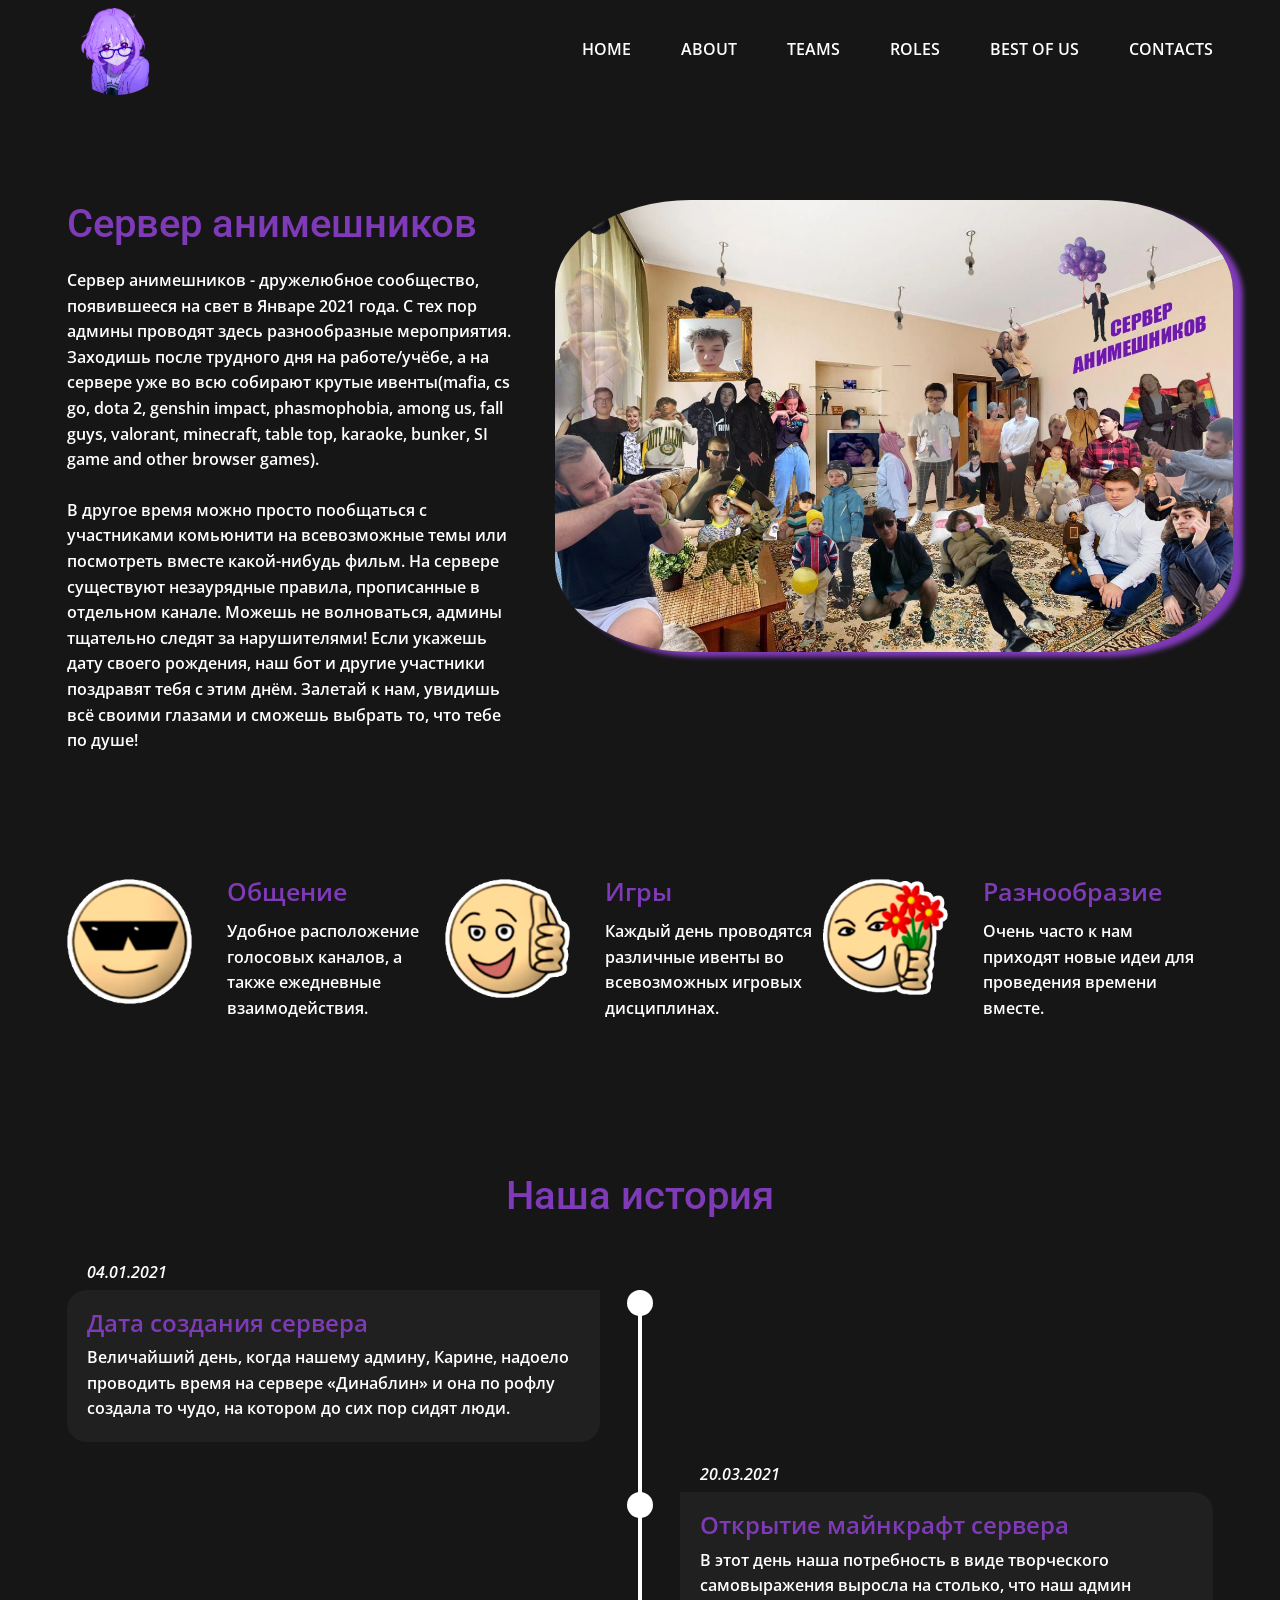
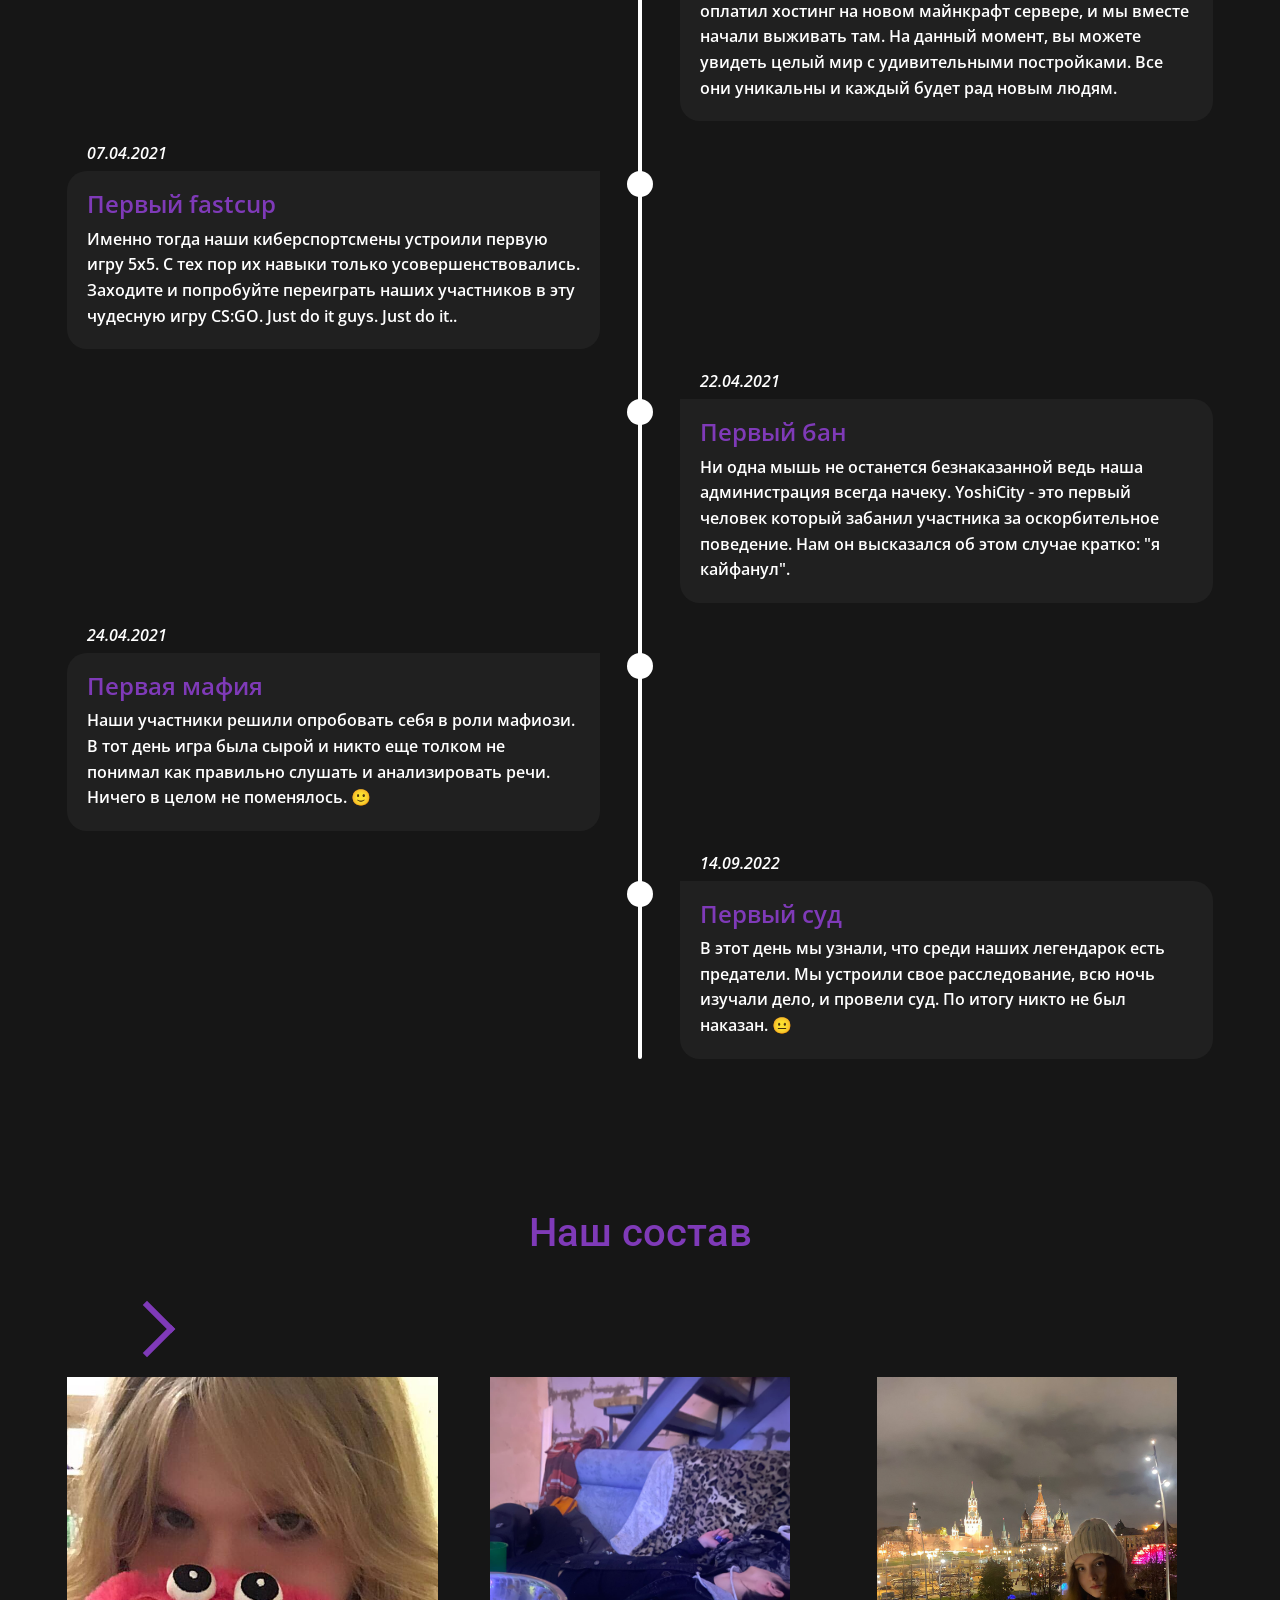
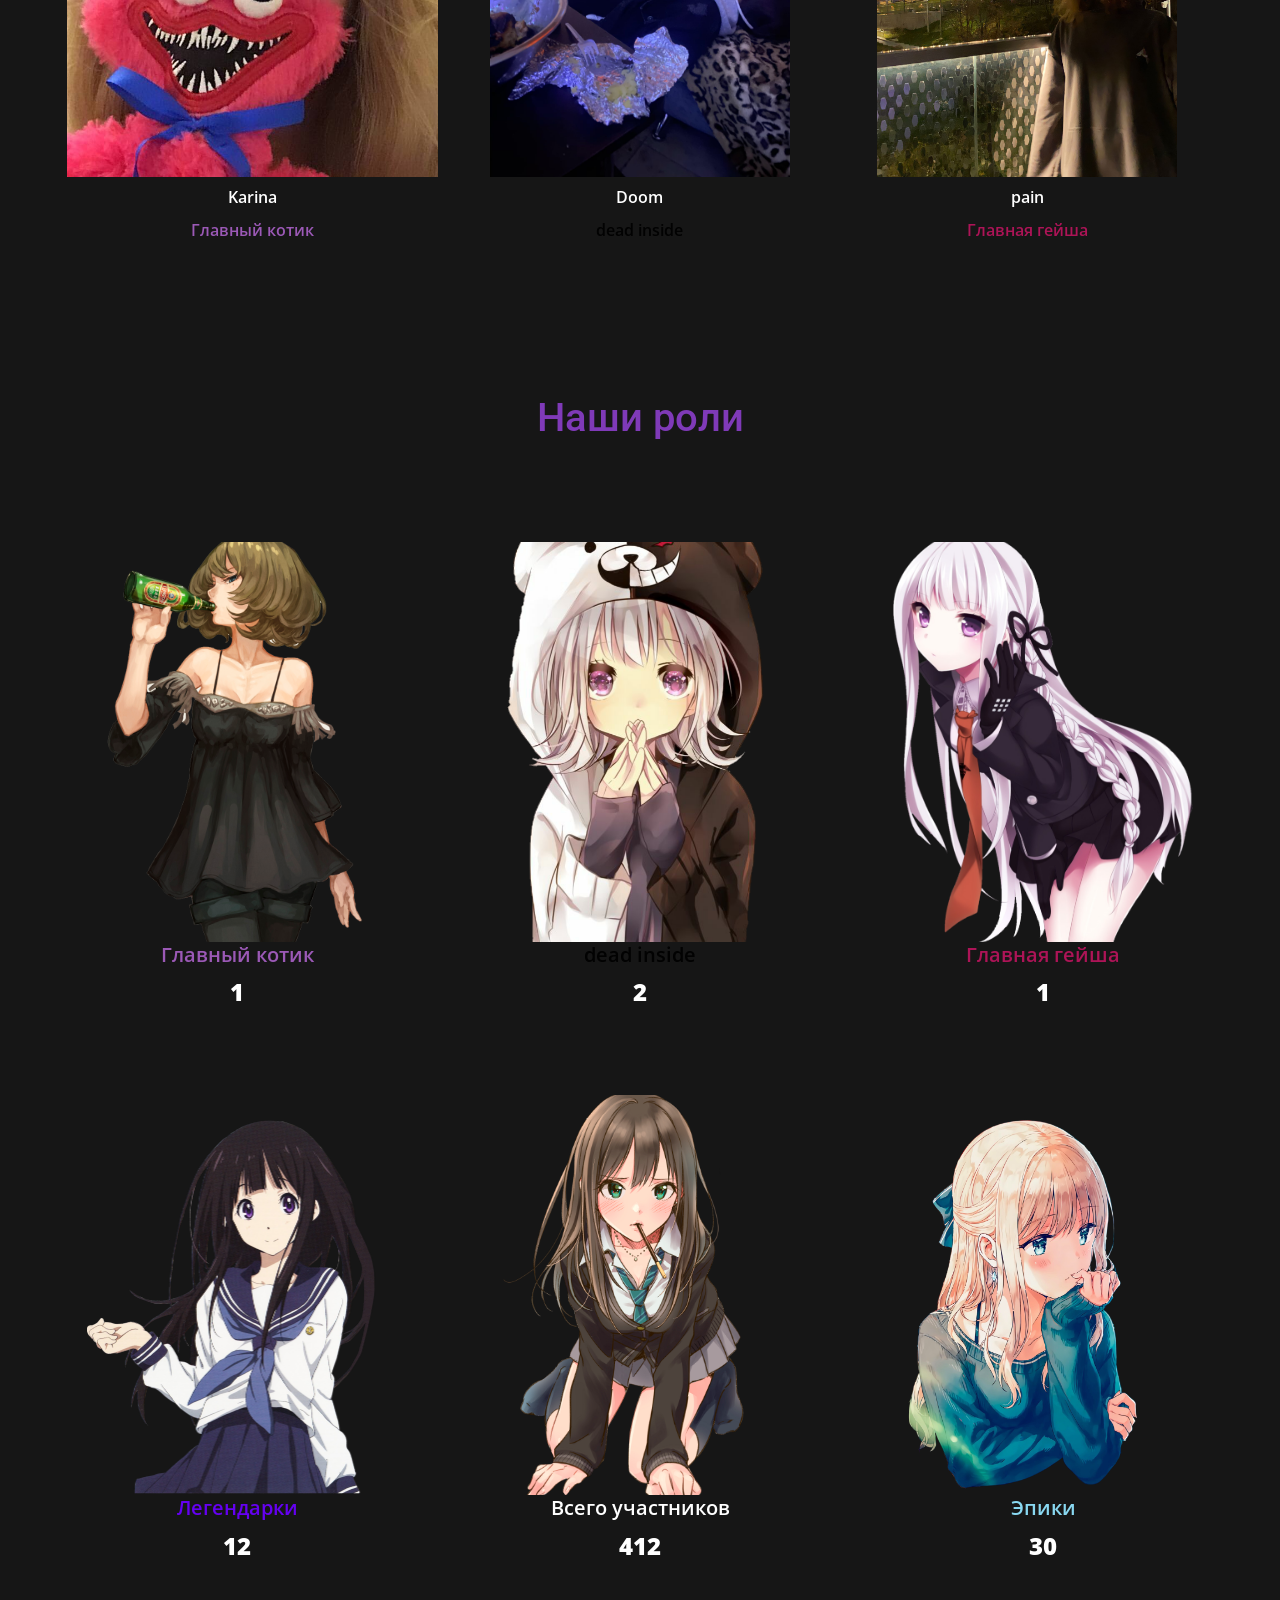
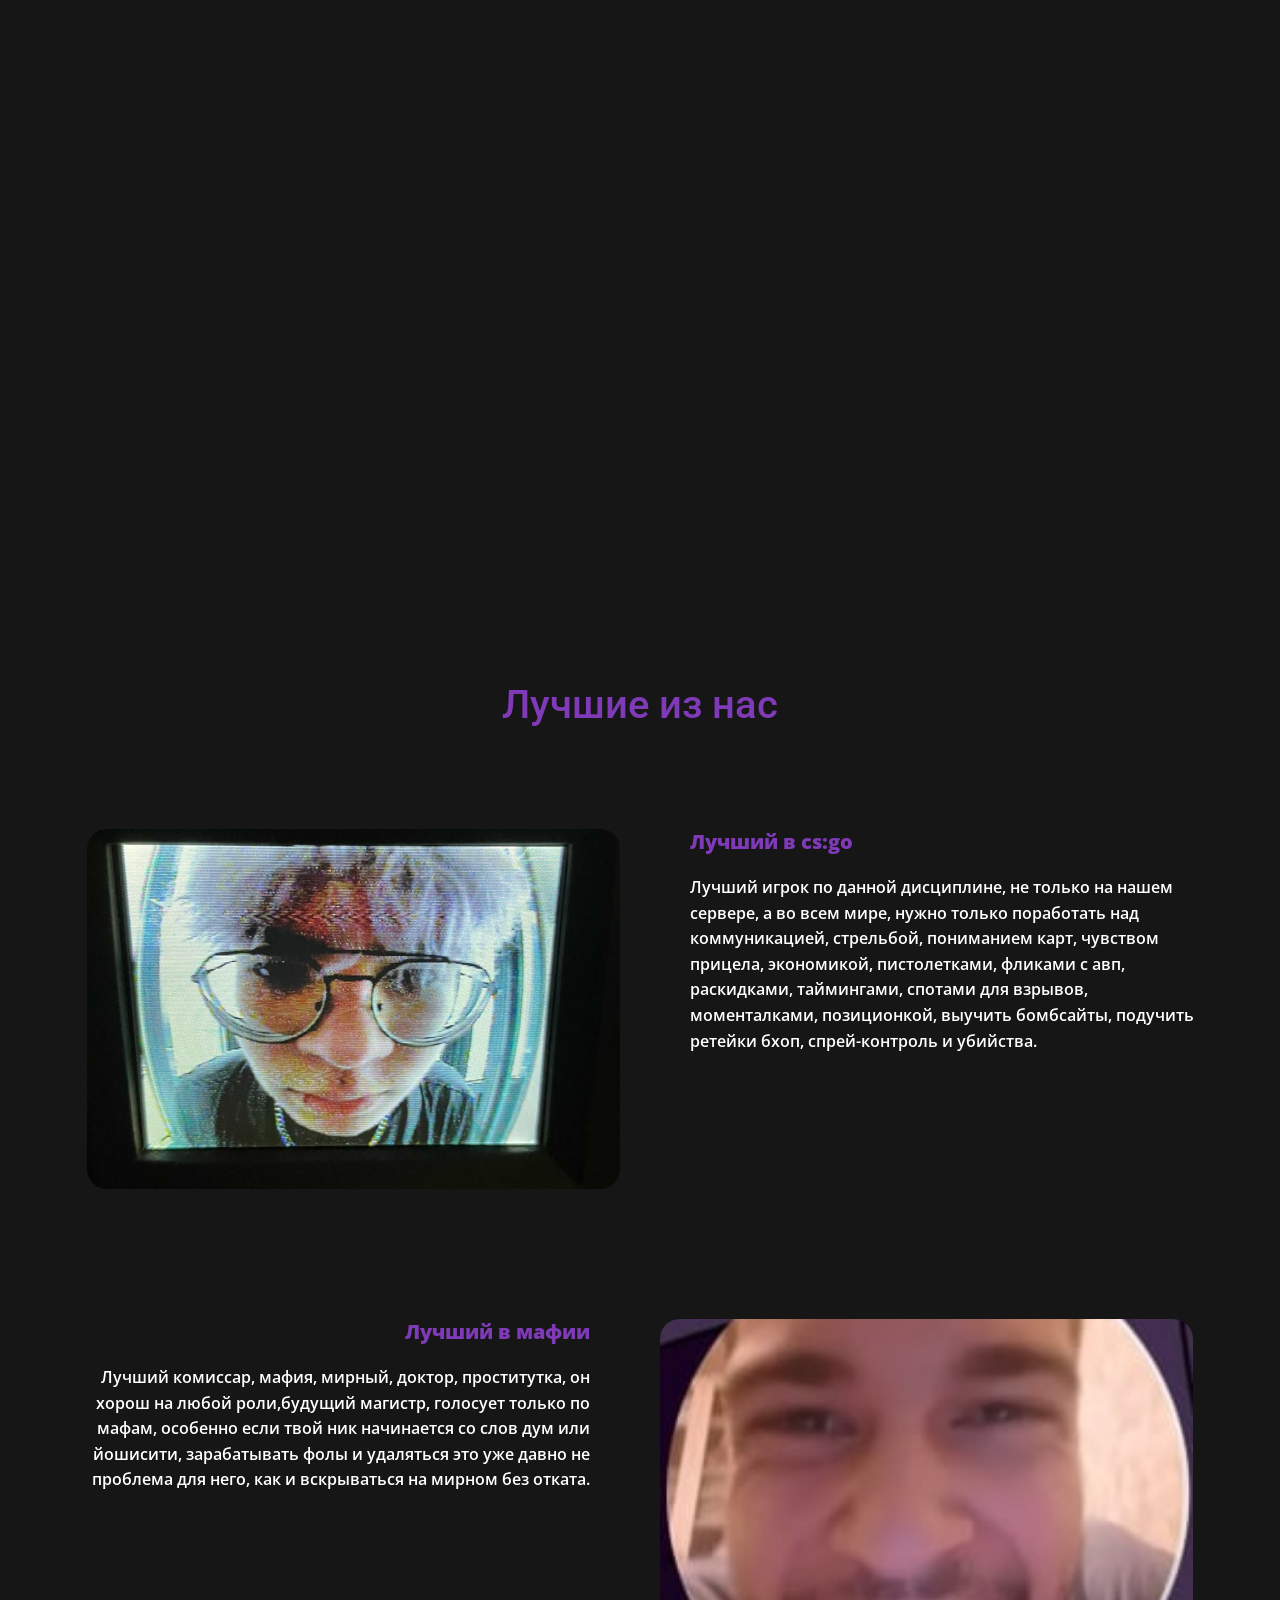
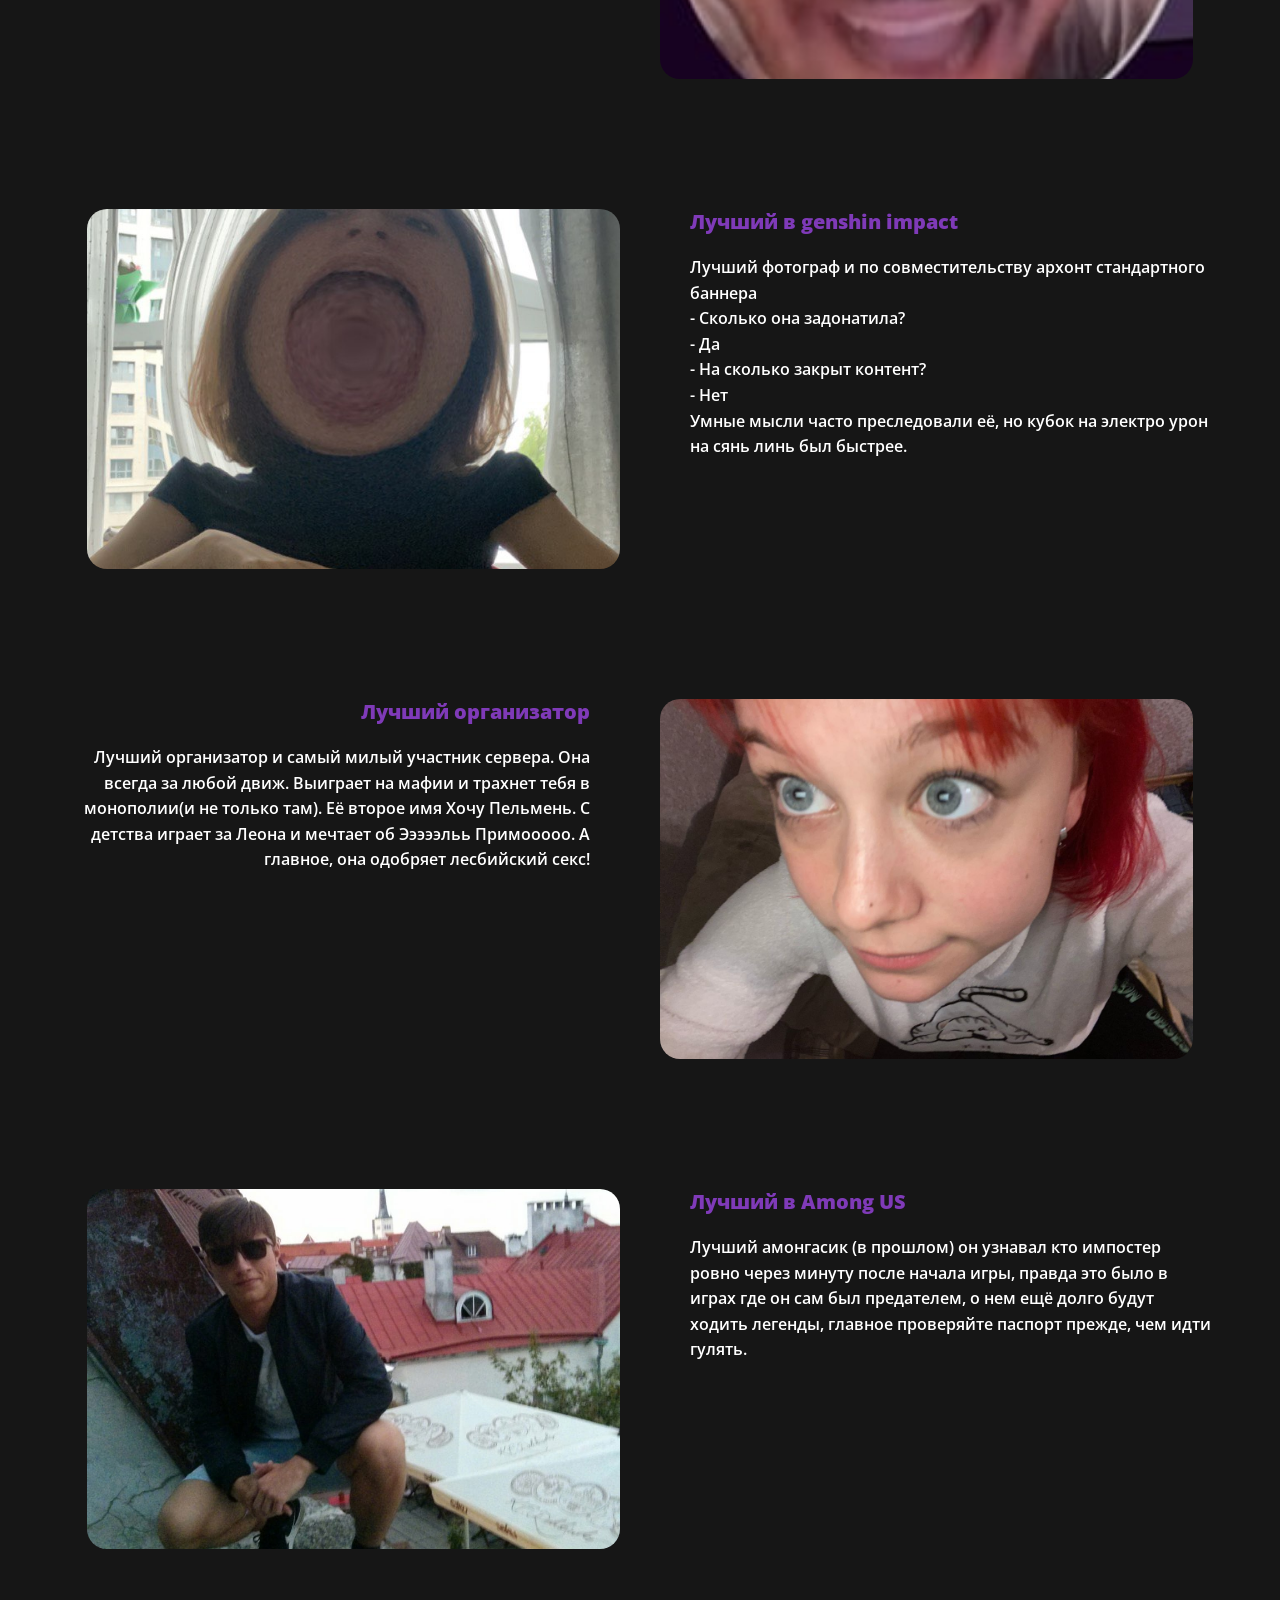
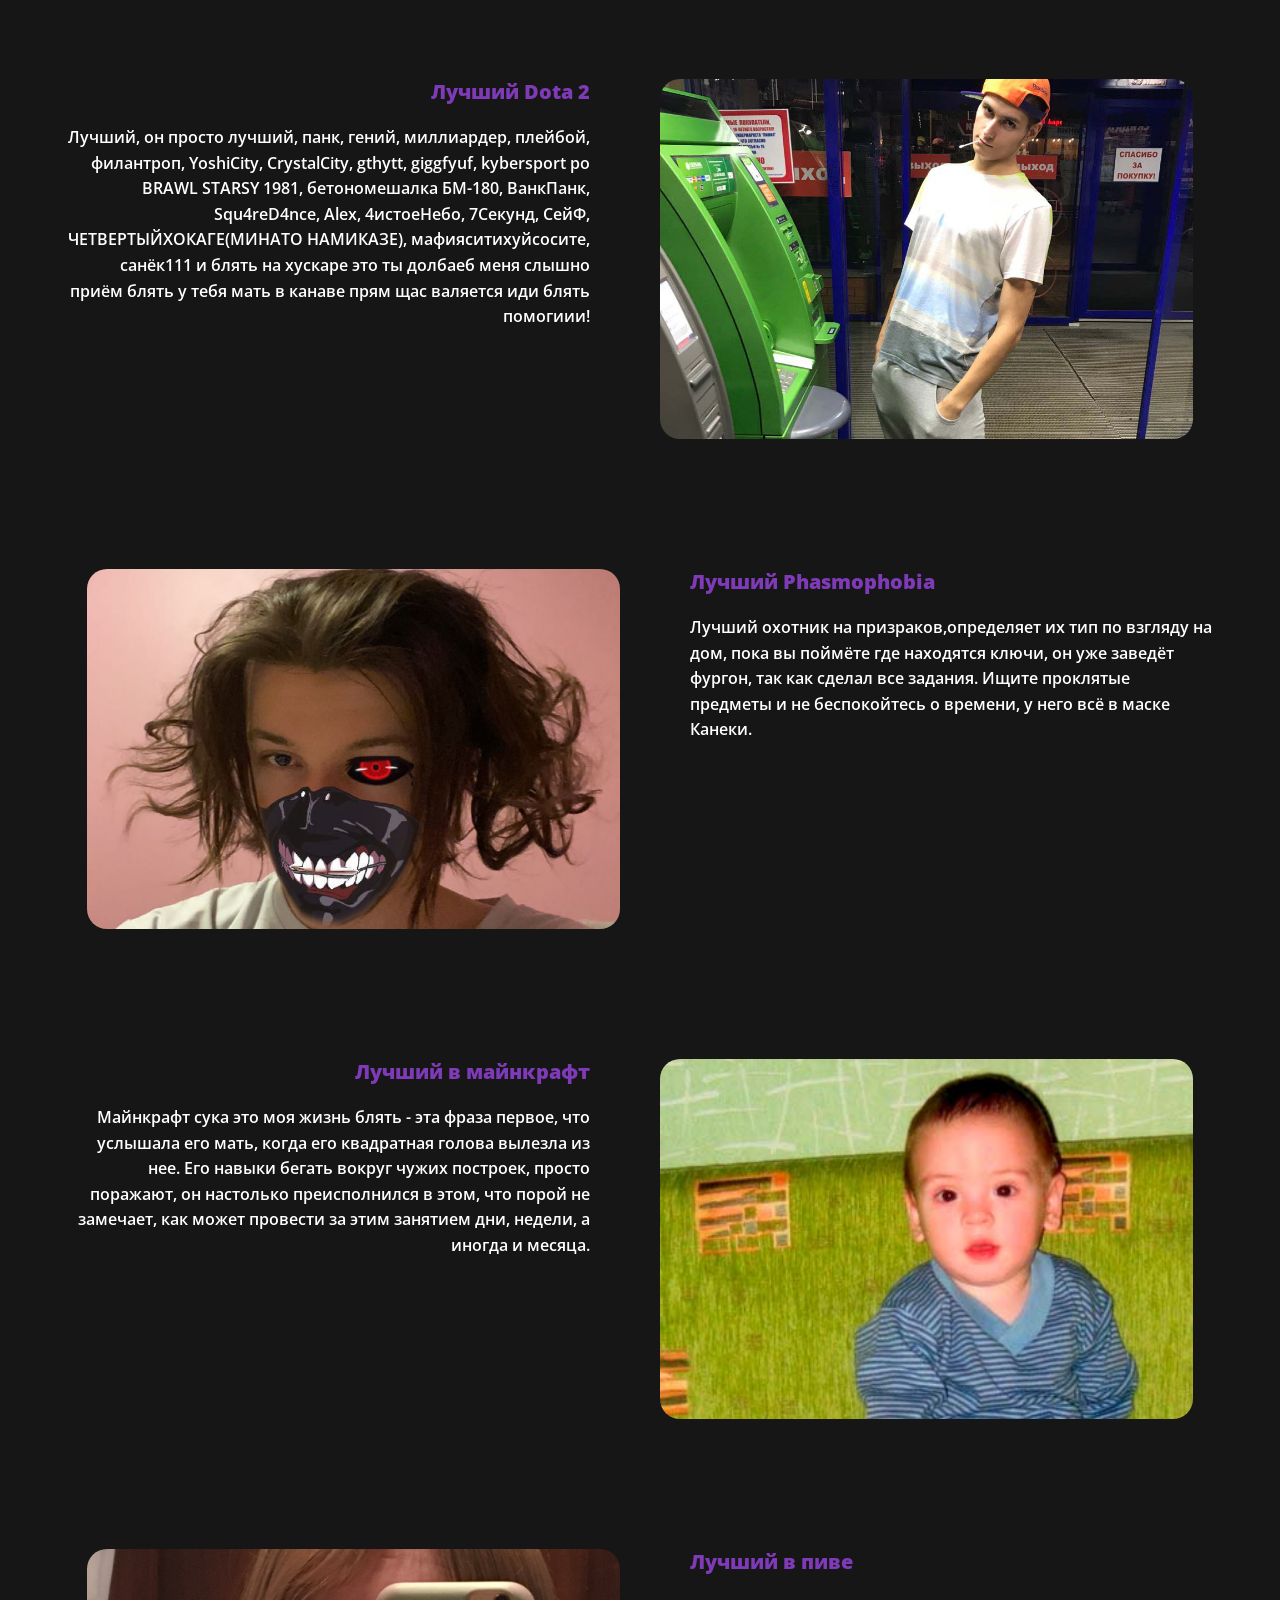
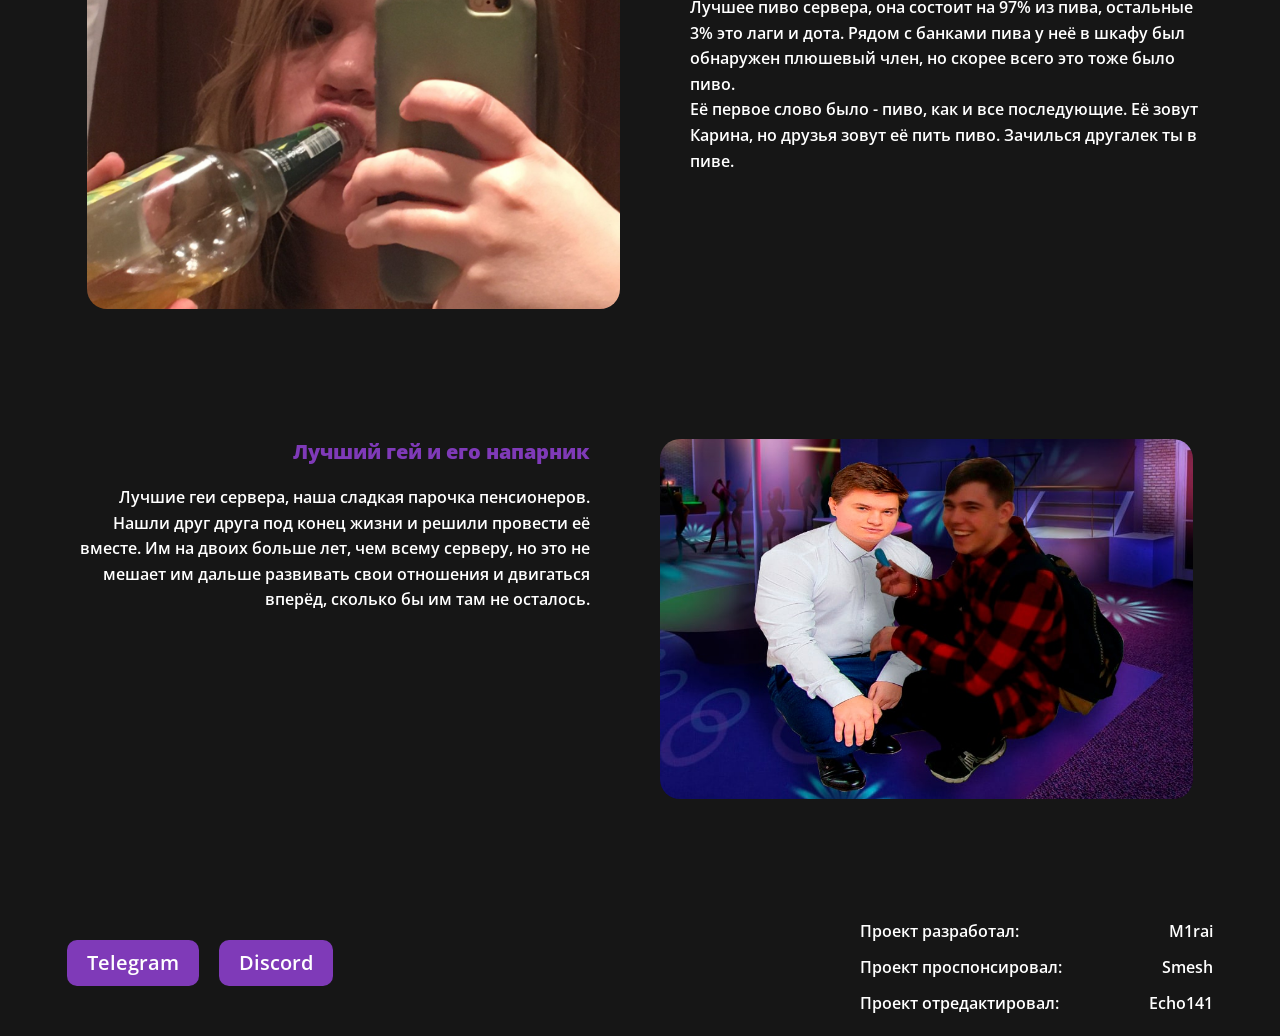
==== commit b1abd490: "Add files via upload" ====
--- a/SA/index.html
+++ b/SA/index.html
@@ -151,7 +151,7 @@
                                         <div class="teams-slide__img">
                                             <img src="img/teams/pain.jpg" alt="">
                                         </div>
-                                        <div class="teams-slide__text">Pain</div>
+                                        <div class="teams-slide__text">pain</div>
                                         <span class="teams__roles gay">Главная гейша</span>
                                     </div>
                                 </div>
@@ -248,6 +248,60 @@
                                 <div class="swiper-slide teams-slide">
                                     <div class="teams-slide__wrapper">
                                         <div class="teams-slide__img">
+                                            <img src="img/teams/г-гуська.jpg" alt="">
+                                        </div>
+                                        <div class="teams-slide__text">Г-гуська</div>
+                                        <span class="teams__roles epic">Эпик</span>
+                                    </div>
+                                </div>
+                                <div class="swiper-slide teams-slide">
+                                    <div class="teams-slide__wrapper">
+                                        <div class="teams-slide__img">
+                                            <img src="img/teams/hunter-goul.jpg" alt="">
+                                        </div>
+                                        <div class="teams-slide__text">hunter goul</div>
+                                        <span class="teams__roles epic">Эпик</span>
+                                    </div>
+                                </div>
+                                <div class="swiper-slide teams-slide">
+                                    <div class="teams-slide__wrapper">
+                                        <div class="teams-slide__img">
+                                            <img src="img/teams/yl98na.jpg" alt="">
+                                        </div>
+                                        <div class="teams-slide__text">yl98na</div>
+                                        <span class="teams__roles epic">Эпик</span>
+                                    </div>
+                                </div>
+                                <div class="swiper-slide teams-slide">
+                                    <div class="teams-slide__wrapper">
+                                        <div class="teams-slide__img">
+                                            <img src="img/teams/pi4.jpg" alt="">
+                                        </div>
+                                        <div class="teams-slide__text">Pi4</div>
+                                        <span class="teams__roles epic">Эпик</span>
+                                    </div>
+                                </div>
+                                <div class="swiper-slide teams-slide">
+                                    <div class="teams-slide__wrapper">
+                                        <div class="teams-slide__img">
+                                            <img src="img/teams/соня-гуль.jpg" alt="">
+                                        </div>
+                                        <div class="teams-slide__text">Соня гуль</div>
+                                        <span class="teams__roles epic">Эпик</span>
+                                    </div>
+                                </div>
+                                <div class="swiper-slide teams-slide">
+                                    <div class="teams-slide__wrapper">
+                                        <div class="teams-slide__img">
+                                            <img src="img/teams/kraven2.jpg" alt="">
+                                        </div>
+                                        <div class="teams-slide__text">Krave_n</div>
+                                        <span class="teams__roles epic">Эпик</span>
+                                    </div>
+                                </div>
+                                <div class="swiper-slide teams-slide">
+                                    <div class="teams-slide__wrapper">
+                                        <div class="teams-slide__img">
                                             <img src="img/teams/makey.jpg" alt="">
                                         </div>
                                         <div class="teams-slide__text">Makey</div>
@@ -257,6 +311,87 @@
                                 <div class="swiper-slide teams-slide">
                                     <div class="teams-slide__wrapper">
                                         <div class="teams-slide__img">
+                                            <img src="img/teams/владудосик.jpg" alt="">
+                                        </div>
+                                        <div class="teams-slide__text">Владудосик</div>
+                                        <span class="teams__roles epic">Эпик</span>
+                                    </div>
+                                </div>
+                                <div class="swiper-slide teams-slide">
+                                    <div class="teams-slide__wrapper">
+                                        <div class="teams-slide__img">
+                                            <img src="img/teams/space.jpg" alt="">
+                                        </div>
+                                        <div class="teams-slide__text">Sp9ce</div>
+                                        <span class="teams__roles epic">Эпик</span>
+                                    </div>
+                                </div>
+                                <div class="swiper-slide teams-slide">
+                                    <div class="teams-slide__wrapper">
+                                        <div class="teams-slide__img">
+                                            <img src="img/teams/gorkui.jpg" alt="">
+                                        </div>
+                                        <div class="teams-slide__text">Gorkui</div>
+                                        <span class="teams__roles epic">Эпик</span>
+                                    </div>
+                                </div>
+                                <div class="swiper-slide teams-slide">
+                                    <div class="teams-slide__wrapper">
+                                        <div class="teams-slide__img">
+                                            <img src="img/teams/Без-воска.jpg" alt="">
+                                        </div>
+                                        <div class="teams-slide__text">Без Воска</div>
+                                        <span class="teams__roles epic">Эпик</span>
+                                    </div>
+                                </div>
+                                <div class="swiper-slide teams-slide">
+                                    <div class="teams-slide__wrapper">
+                                        <div class="teams-slide__img">
+                                            <img src="img/teams/mobuchi.jpg" alt="">
+                                        </div>
+                                        <div class="teams-slide__text">Mabuchi</div>
+                                        <span class="teams__roles epic">Эпик</span>
+                                    </div>
+                                </div>
+                                <div class="swiper-slide teams-slide">
+                                    <div class="teams-slide__wrapper">
+                                        <div class="teams-slide__img">
+                                            <img src="img/teams/Ярик.jpg" alt="">
+                                        </div>
+                                        <div class="teams-slide__text">Ярик</div>
+                                        <span class="teams__roles epic">Эпик</span>
+                                    </div>
+                                </div>
+                                <div class="swiper-slide teams-slide">
+                                    <div class="teams-slide__wrapper">
+                                        <div class="teams-slide__img">
+                                            <img src="img/teams/sugar-momi.jpg" alt="">
+                                        </div>
+                                        <div class="teams-slide__text">Sugar Mommy</div>
+                                        <span class="teams__roles epic">Эпик</span>
+                                    </div>
+                                </div>
+                                <div class="swiper-slide teams-slide">
+                                    <div class="teams-slide__wrapper">
+                                        <div class="teams-slide__img">
+                                            <img src="img/teams/khanovich.jpg" alt="">
+                                        </div>
+                                        <div class="teams-slide__text">khanovich</div>
+                                        <span class="teams__roles tat">Татарин</span>
+                                    </div>
+                                </div>
+                                <div class="swiper-slide teams-slide">
+                                    <div class="teams-slide__wrapper">
+                                        <div class="teams-slide__img">
+                                            <img src="img/teams/echo141.jpg" alt="">
+                                        </div>
+                                        <div class="teams-slide__text">Echo141</div>
+                                        <span class="teams__roles tat">Татарин</span>
+                                    </div>
+                                </div>
+                                <div class="swiper-slide teams-slide">
+                                    <div class="teams-slide__wrapper">
+                                        <div class="teams-slide__img">
                                             <img src="img/teams/almaz.jpg" alt="">
                                         </div>
                                         <div class="teams-slide__text">Almaz</div>
@@ -266,45 +401,9 @@
                                 <div class="swiper-slide teams-slide">
                                     <div class="teams-slide__wrapper">
                                         <div class="teams-slide__img">
-                                            <img src="img/teams/echo141.jpg" alt="">
-                                        </div>
-                                        <div class="teams-slide__text">Echo141</div>
-                                        <span class="teams__roles tat">Татарин</span>
-                                    </div>
-                                </div>
-                                <div class="swiper-slide teams-slide">
-                                    <div class="teams-slide__wrapper">
-                                        <div class="teams-slide__img">
-                                            <img src="img/teams/khanovich.jpg" alt="">
-                                        </div>
-                                        <div class="teams-slide__text">khanovich</div>
-                                        <span class="teams__roles tat">Татарин</span>
-                                    </div>
-                                </div>
-                                <div class="swiper-slide teams-slide">
-                                    <div class="teams-slide__wrapper">
-                                        <div class="teams-slide__img">
-                                            <img src="img/teams/Без-воска.jpg" alt="">
-                                        </div>
-                                        <div class="teams-slide__text">Без Воска</div>
-                                        <span class="teams__roles epic">Эпик</span>
-                                    </div>
-                                </div>
-                                <div class="swiper-slide teams-slide">
-                                    <div class="teams-slide__wrapper">
-                                        <div class="teams-slide__img">
-                                            <img src="img/teams/gorkui.jpg" alt="">
-                                        </div>
-                                        <div class="teams-slide__text">Gorkui</div>
-                                        <span class="teams__roles epic">Эпик</span>
-                                    </div>
-                                </div>
-                                <div class="swiper-slide teams-slide">
-                                    <div class="teams-slide__wrapper">
-                                        <div class="teams-slide__img">
-                                            <img src="img/teams/space.jpg" alt="">
-                                        </div>
-                                        <div class="teams-slide__text">Sp9ce</div>
+                                            <img src="img/teams/Legioner.jpg" alt="">
+                                        </div>
+                                        <div class="teams-slide__text">Legioner</div>
                                         <span class="teams__roles epic">Эпик</span>
                                     </div>
                                 </div>
@@ -320,99 +419,9 @@
                                 <div class="swiper-slide teams-slide">
                                     <div class="teams-slide__wrapper">
                                         <div class="teams-slide__img">
-                                            <img src="img/teams/Legioner.jpg" alt="">
-                                        </div>
-                                        <div class="teams-slide__text">Legioner</div>
-                                        <span class="teams__roles epic">Эпик</span>
-                                    </div>
-                                </div>
-                                <div class="swiper-slide teams-slide">
-                                    <div class="teams-slide__wrapper">
-                                        <div class="teams-slide__img">
-                                            <img src="img/teams/kraven2.jpg" alt="">
-                                        </div>
-                                        <div class="teams-slide__text">Krave_n</div>
-                                        <span class="teams__roles epic">Эпик</span>
-                                    </div>
-                                </div>
-                                <div class="swiper-slide teams-slide">
-                                    <div class="teams-slide__wrapper">
-                                        <div class="teams-slide__img">
-                                            <img src="img/teams/владудосик.jpg" alt="">
-                                        </div>
-                                        <div class="teams-slide__text">Владудосик</div>
-                                        <span class="teams__roles epic">Эпик</span>
-                                    </div>
-                                </div>
-                                <div class="swiper-slide teams-slide">
-                                    <div class="teams-slide__wrapper">
-                                        <div class="teams-slide__img">
-                                            <img src="img/teams/hunter-goul.jpg" alt="">
-                                        </div>
-                                        <div class="teams-slide__text">hunter goul</div>
-                                        <span class="teams__roles epic">Эпик</span>
-                                    </div>
-                                </div>
-                                <div class="swiper-slide teams-slide">
-                                    <div class="teams-slide__wrapper">
-                                        <div class="teams-slide__img">
-                                            <img src="img/teams/г-гуська.jpg" alt="">
-                                        </div>
-                                        <div class="teams-slide__text">Г-гуська</div>
-                                        <span class="teams__roles epic">Эпик</span>
-                                    </div>
-                                </div>
-                                <div class="swiper-slide teams-slide">
-                                    <div class="teams-slide__wrapper">
-                                        <div class="teams-slide__img">
-                                            <img src="img/teams/yl98na.jpg" alt="">
-                                        </div>
-                                        <div class="teams-slide__text">yl98na</div>
-                                        <span class="teams__roles epic">Эпик</span>
-                                    </div>
-                                </div>
-                                <div class="swiper-slide teams-slide">
-                                    <div class="teams-slide__wrapper">
-                                        <div class="teams-slide__img">
-                                            <img src="img/teams/pi4.jpg" alt="">
-                                        </div>
-                                        <div class="teams-slide__text">Pi4</div>
-                                        <span class="teams__roles epic">Эпик</span>
-                                    </div>
-                                </div>
-                                <div class="swiper-slide teams-slide">
-                                    <div class="teams-slide__wrapper">
-                                        <div class="teams-slide__img">
-                                            <img src="img/teams/соня-гуль.jpg" alt="">
-                                        </div>
-                                        <div class="teams-slide__text">Соня гуль</div>
-                                        <span class="teams__roles epic">Эпик</span>
-                                    </div>
-                                </div>
-                                <div class="swiper-slide teams-slide">
-                                    <div class="teams-slide__wrapper">
-                                        <div class="teams-slide__img">
-                                            <img src="img/teams/mobuchi.jpg" alt="">
-                                        </div>
-                                        <div class="teams-slide__text">Mabuchi</div>
-                                        <span class="teams__roles epic">Эпик</span>
-                                    </div>
-                                </div>
-                                <div class="swiper-slide teams-slide">
-                                    <div class="teams-slide__wrapper">
-                                        <div class="teams-slide__img">
-                                            <img src="img/teams/Ярик.jpg" alt="">
-                                        </div>
-                                        <div class="teams-slide__text">Ярик</div>
-                                        <span class="teams__roles epic">Эпик</span>
-                                    </div>
-                                </div>
-                                <div class="swiper-slide teams-slide">
-                                    <div class="teams-slide__wrapper">
-                                        <div class="teams-slide__img">
-                                            <img src="img/teams/sugar-momi.jpg" alt="">
-                                        </div>
-                                        <div class="teams-slide__text">Sugar Mommy</div>
+                                            <img src="img/teams/lew3I1.jpg" alt="">
+                                        </div>
+                                        <div class="teams-slide__text">lew3I1</div>
                                         <span class="teams__roles epic">Эпик</span>
                                     </div>
                                 </div>
@@ -428,9 +437,9 @@
                                 <div class="swiper-slide teams-slide">
                                     <div class="teams-slide__wrapper">
                                         <div class="teams-slide__img">
-                                            <img src="img/teams/lew3I1.jpg" alt="">
-                                        </div>
-                                        <div class="teams-slide__text">lew3I1</div>
+                                            <img src="img/teams/Samuler.jpg" alt="">
+                                        </div>
+                                        <div class="teams-slide__text">Samuler</div>
                                         <span class="teams__roles epic">Эпик</span>
                                     </div>
                                 </div>
@@ -439,16 +448,7 @@
                                         <div class="teams-slide__img">
                                             <img src="img/teams/holy_day.jpg" alt="">
                                         </div>
-                                        <div class="teams-slide__text">holy day</div>
-                                        <span class="teams__roles epic">Эпик</span>
-                                    </div>
-                                </div>
-                                <div class="swiper-slide teams-slide">
-                                    <div class="teams-slide__wrapper">
-                                        <div class="teams-slide__img">
-                                            <img src="img/teams/Samuler.jpg" alt="">
-                                        </div>
-                                        <div class="teams-slide__text">Samuler</div>
+                                        <div class="teams-slide__text">holy_day</div>
                                         <span class="teams__roles epic">Эпик</span>
                                     </div>
                                 </div>
--- a/SA/css/style.css
+++ b/SA/css/style.css
@@ -7,7 +7,6 @@
 }
 
 *, *:before, *:after {
-  -webkit-box-sizing: border-box;
   box-sizing: border-box;
 }
 
@@ -73,26 +72,23 @@
 }
 
 body {
-  font-family: 'Open Sans';
+  font-family: "Open Sans";
   font-style: normal;
   font-weight: 600;
   line-height: 160%;
   color: #FFFFFF;
-  background-color: #161616;
-}
-
+  background-color: rgb(22, 22, 22);
+}
 @media (min-width: 1176px) {
   body {
     font-size: 16px;
   }
 }
-
 @media (max-width: 1176px) {
   body {
     font-size: calc(14px + 2 * (100vw / 1176));
   }
 }
-
 @media (max-width: 767.98px) {
   body {
     font-size: calc(14px + 3.4 * ((100vw - 320px) / 1176));
@@ -101,7 +97,7 @@
 
 ::-webkit-scrollbar {
   width: 6px;
-  background: #161616;
+  background: rgb(22, 22, 22);
 }
 
 ::-webkit-scrollbar-thumb {
@@ -109,28 +105,21 @@
   border-radius: 9em;
 }
 
-[class*="__container"] {
+[class*=__container] {
   max-width: 1176px;
   padding: 0 15px;
   margin: 0 auto;
 }
 
 .wrapper {
-  display: -webkit-box;
-  display: -ms-flexbox;
-  display: flex;
-  -webkit-box-orient: vertical;
-  -webkit-box-direction: normal;
-      -ms-flex-direction: column;
-          flex-direction: column;
+  display: flex;
+  flex-direction: column;
   min-height: 100%;
   overflow: hidden;
 }
 
 .main {
-  -webkit-box-flex: 1;
-      -ms-flex: 1 1 auto;
-          flex: 1 1 auto;
+  flex: 1 1 auto;
 }
 
 .link {
@@ -138,26 +127,23 @@
 }
 
 .title {
-  font-family: 'Roboto';
+  font-family: "Roboto";
   font-style: normal;
   font-weight: 500;
   line-height: 120%;
   color: #7f3ab8;
   text-align: center;
 }
-
 @media (min-width: 1176px) {
   .title {
     font-size: 40px;
   }
 }
-
 @media (max-width: 1176px) {
   .title {
     font-size: calc(24px + 16 * (100vw / 1176));
   }
 }
-
 @media (max-width: 767.98px) {
   .title {
     font-size: calc(24px + 27.2 * ((100vw - 320px) / 1176));
@@ -192,6 +178,9 @@
   color: #9b59b6;
 }
 
+.tat {
+  color: #e74c3c;
+}
 .kotik {
   color: #b89797;
 }
@@ -201,23 +190,20 @@
 }
 
 @media (max-width: 1176px) {
-  [class*="__container"] {
+  [class*=__container] {
     max-width: 970px;
   }
 }
-
 @media (max-width: 991.98px) {
-  [class*="__container"] {
+  [class*=__container] {
     max-width: 750px;
   }
 }
-
-@media (max-width: 767.98px) {
-  [class*="__container"] {
+@media (max-width: 767.98px) {
+  [class*=__container] {
     max-width: none;
   }
 }
-
 .header {
   width: 100%;
   position: fixed;
@@ -225,10 +211,9 @@
   left: 0;
   z-index: 50;
 }
-
 .header::before {
-  content: '';
-  background-color: #161616;
+  content: "";
+  background-color: rgb(22, 22, 22);
   width: 100%;
   height: 100%;
   position: absolute;
@@ -236,49 +221,33 @@
   left: 0;
   z-index: 2;
 }
-
 .header__body {
-  display: -webkit-box;
-  display: -ms-flexbox;
-  display: flex;
-  -webkit-box-pack: justify;
-      -ms-flex-pack: justify;
-          justify-content: space-between;
-  -webkit-box-align: center;
-      -ms-flex-align: center;
-          align-items: center;
+  display: flex;
+  justify-content: space-between;
+  align-items: center;
   height: 100px;
 }
-
 .header__list {
   position: relative;
   z-index: 3;
-  display: -webkit-box;
-  display: -ms-flexbox;
-  display: flex;
-  -webkit-box-align: center;
-      -ms-flex-align: center;
-          align-items: center;
-}
-
+  display: flex;
+  align-items: center;
+}
 .header__logo {
   position: relative;
   z-index: 3;
   width: 100px;
 }
-
 .header__logo img {
   width: 100%;
   border-radius: 50%;
 }
-
 .header__item {
   margin-right: 50px;
   position: relative;
 }
-
 .header__item::after {
-  content: '';
+  content: "";
   position: absolute;
   bottom: -2px;
   left: -6px;
@@ -286,18 +255,14 @@
   width: calc(100% + 12px);
   background-color: #7f3ab8;
   opacity: 0;
-  -webkit-transition: opacity .3s linear;
-  transition: opacity .3s linear;
-}
-
+  transition: opacity 0.3s linear;
+}
 .header__item:hover::after {
   opacity: 1;
 }
-
 .header__item:last-child {
   margin-right: 0;
 }
-
 .header__link {
   color: #fff;
 }
@@ -308,17 +273,12 @@
 
 @media (max-width: 1176px) {
   .header__body {
-    -webkit-box-pack: justify;
-        -ms-flex-pack: justify;
-            justify-content: space-between;
+    justify-content: space-between;
   }
   .header__menu {
-    -webkit-box-flex: 0;
-        -ms-flex: 0 0 auto;
-            flex: 0 0 auto;
-  }
-}
-
+    flex: 0 0 auto;
+  }
+}
 @media (max-width: 991.98px) {
   .header__body {
     height: 80px;
@@ -333,7 +293,6 @@
     padding-top: 80px;
   }
 }
-
 @media (max-width: 767.98px) {
   .header__body {
     height: 60px;
@@ -345,7 +304,6 @@
     padding-top: 60px;
   }
 }
-
 body.lock {
   overflow: hidden;
 }
@@ -355,7 +313,6 @@
     display: none;
   }
 }
-
 @media (max-width: 767.98px) {
   .header__burger {
     display: block;
@@ -366,13 +323,12 @@
   }
   .header__burger::before, .header__burger::after,
   .header__burger span {
-    content: '';
+    content: "";
     background-color: #fff;
     position: absolute;
     width: 100%;
     height: 2px;
     left: 0;
-    -webkit-transition: all 0.3s ease 0s;
     transition: all 0.3s ease 0s;
   }
   .header__burger::before {
@@ -385,18 +341,15 @@
     top: 9px;
   }
   .header__burger.active::before {
-    -webkit-transform: rotate(45deg);
-            transform: rotate(45deg);
+    transform: rotate(45deg);
     top: 9px;
   }
   .header__burger.active::after {
-    -webkit-transform: rotate(-45deg);
-            transform: rotate(-45deg);
+    transform: rotate(-45deg);
     bottom: 9px;
   }
   .header__burger.active span {
-    -webkit-transform: scale(0);
-            transform: scale(0);
+    transform: scale(0);
   }
   .header__menu {
     position: fixed;
@@ -404,9 +357,8 @@
     left: 0;
     width: 100%;
     height: 100%;
-    -webkit-transition: all 0.7s ease 0s;
     transition: all 0.7s ease 0s;
-    background-color: #161616;
+    background-color: rgb(22, 22, 22);
     padding-top: 30px;
     overflow: auto;
     z-index: 1;
@@ -415,13 +367,8 @@
     top: 0;
   }
   .header__list {
-    -webkit-box-orient: vertical;
-    -webkit-box-direction: normal;
-        -ms-flex-direction: column;
-            flex-direction: column;
-    -webkit-box-align: center;
-        -ms-flex-align: center;
-            align-items: center;
+    flex-direction: column;
+    align-items: center;
     padding-top: 80px;
   }
   .header__item {
@@ -432,117 +379,83 @@
     font-size: 24px;
   }
 }
-
 .home__content {
-  display: -webkit-box;
-  display: -ms-flexbox;
   display: flex;
   padding-top: 100px;
   padding-bottom: 20px;
 }
-
 .home__title.title {
   margin-bottom: 20px;
   text-align: left;
 }
-
 .home__text {
-  -webkit-box-flex: 1;
-      -ms-flex: 1 1 50%;
-          flex: 1 1 50%;
+  flex: 1 1 50%;
   margin-right: 20px;
 }
-
 .home__text p {
   margin-bottom: 25px;
 }
-
 .home__img {
-  -webkit-box-flex: 1;
-      -ms-flex: 1 1 50%;
-          flex: 1 1 50%;
+  flex: 1 1 50%;
   position: relative;
 }
-
 .home__img img {
   top: 0;
   left: 20px;
   position: absolute;
   width: calc(100% + 200px);
   border-radius: 20%;
-  -webkit-box-shadow: 10px 5px 5px #7f3ab8;
-          box-shadow: 10px 5px 5px #7f3ab8;
-}
-
+  box-shadow: 10px 5px 5px #7f3ab8;
+}
 .home__rows {
   padding-top: 80px;
-  display: -webkit-box;
-  display: -ms-flexbox;
-  display: flex;
-  justify-content: space-between;
+  display: flex;
 }
 
 .home-item {
-  display: -webkit-box;
-  display: -ms-flexbox;
-  display: flex;
-  -webkit-box-flex: 0;
-      -ms-flex: 0 0 33%;
-          flex: 0 0 33%;
-}
-
+  display: flex;
+  flex: 0 0 33%;
+}
 .home-item__img {
-  -webkit-box-flex: 0;
-      -ms-flex: 0 0 160px;
-          flex: 0 0 160px;
+  flex: 0 0 160px;
   padding-right: 35px;
-  padding-left: 6px;
-}
-
+}
 .home-item__img img {
   width: 100%;
   -o-object-fit: cover;
      object-fit: cover;
 }
-
 .home-item__title {
   color: #7f3ab8;
   margin-bottom: 15px;
 }
-
 @media (min-width: 1176px) {
   .home-item__title {
     font-size: 25px;
   }
 }
-
 @media (max-width: 1176px) {
   .home-item__title {
     font-size: calc(16px + 9 * (100vw / 1176));
   }
 }
-
 @media (max-width: 767.98px) {
   .home-item__title {
     font-size: calc(16px + 15.3 * ((100vw - 320px) / 1176));
   }
 }
-
 .home-item__text {
   max-width: 340px;
 }
 
 @media (max-width: 1615px) {
   .home__text {
-    -webkit-box-flex: 1;
-        -ms-flex: 1 1 30%;
-            flex: 1 1 30%;
+    flex: 1 1 30%;
   }
   .home__img img {
-    width: calc(100%);
-  }
-}
-
+    width: 100%;
+  }
+}
 @media (max-width: 1176px) {
   .home__content {
     padding-bottom: 20px;
@@ -550,7 +463,9 @@
   .home__item {
     margin-bottom: 40px;
   }
- 
+  .home__text p:nth-child(2) {
+    display: none;
+  }
   .home__title.title {
     line-height: 50px;
     margin-bottom: 20px;
@@ -559,28 +474,19 @@
     padding-top: 30px;
   }
   .home-item__img {
-    -webkit-box-flex: 0;
-        -ms-flex: 0 0 140px;
-            flex: 0 0 140px;
+    flex: 0 0 140px;
   }
   .home-item__text {
     max-width: 800px;
   }
 }
-
 @media (max-width: 991.98px) {
   .home__rows {
-    -webkit-box-orient: vertical;
-    -webkit-box-direction: normal;
-        -ms-flex-direction: column;
-            flex-direction: column;
+    flex-direction: column;
     padding-top: 10px;
   }
   .home__content {
-    -webkit-box-orient: vertical;
-    -webkit-box-direction: reverse;
-        -ms-flex-direction: column-reverse;
-            flex-direction: column-reverse;
+    flex-direction: column-reverse;
     padding-top: 60px;
   }
   .home__img {
@@ -599,15 +505,11 @@
     max-width: 590px;
   }
 }
-
 @media (max-width: 767.98px) {
   .home-item__img {
-    -webkit-box-flex: 0;
-        -ms-flex: 0 0 120px;
-            flex: 0 0 120px;
-  }
-}
-
+    flex: 0 0 120px;
+  }
+}
 @media (max-width: 518px) {
   .home__img {
     padding-top: 82%;
@@ -616,75 +518,58 @@
     margin-bottom: 0;
   }
 }
-
 .about {
-  background-color: #161616;
-}
-
+  background-color: rgb(22, 22, 22);
+}
 .about__title.title {
   margin-bottom: 70px;
   text-align: center;
 }
-
 .about__content {
   min-height: 900px;
-  display: -webkit-box;
-  display: -ms-flexbox;
-  display: flex;
-  -webkit-box-align: center;
-      -ms-flex-align: center;
-          align-items: center;
-  -webkit-box-pack: center;
-      -ms-flex-pack: center;
-          justify-content: center;
+  display: flex;
+  align-items: center;
+  justify-content: center;
   position: relative;
 }
 
 .timeline {
   width: 95%;
 }
-
 .timeline__item {
   padding: 20px;
-  background-color: #202020;
+  background-color: rgb(32, 32, 32);
   border-radius: 20px;
   margin-bottom: 60px;
   position: relative;
 }
-
 .timeline__item:last-child {
   margin-bottom: 0;
 }
-
 .timeline__title {
   color: #7f3ab8;
   margin-bottom: 10px;
 }
-
 @media (min-width: 1176px) {
   .timeline__title {
     font-size: 24px;
   }
 }
-
 @media (max-width: 1176px) {
   .timeline__title {
     font-size: calc(16px + 8 * (100vw / 1176));
   }
 }
-
 @media (max-width: 767.98px) {
   .timeline__title {
     font-size: calc(16px + 13.6 * ((100vw - 320px) / 1176));
   }
 }
-
 .timeline__img {
   margin-left: 30%;
   width: 200px;
   height: 200px;
 }
-
 .timeline__img img {
   width: 100%;
   height: 100%;
@@ -709,21 +594,19 @@
     margin-bottom: 0;
   }
   .timeline__item::after {
-    content: '';
+    content: "";
     position: absolute;
     width: 26px;
     height: 26px;
     top: 0;
     border-radius: 50%;
     background-color: white;
-    -webkit-transition: background-color .5s ease;
-    transition: background-color .5s ease;
+    transition: background-color 0.5s ease;
   }
   .timeline__item:nth-child(odd) {
     float: left;
     clear: right;
-    -webkit-transform: translateX(-40px);
-            transform: translateX(-40px);
+    transform: translateX(-40px);
     border-radius: 20px 0 20px 20px;
   }
   .timeline__item:nth-child(odd)::after {
@@ -732,8 +615,7 @@
   .timeline__item:nth-child(even) {
     float: right;
     clear: left;
-    -webkit-transform: translateX(40px);
-            transform: translateX(40px);
+    transform: translateX(40px);
     border-radius: 0 20px 20px 20px;
   }
   .timeline__item:nth-child(even)::after {
@@ -751,7 +633,7 @@
     padding: 0 40px;
   }
   .about__content::before {
-    content: '';
+    content: "";
     height: 100%;
     width: 4px;
     border-radius: 2px;
@@ -764,142 +646,61 @@
     padding-top: 150px;
   }
 }
-
 @media (max-width: 1173px) {
   .about__title.title {
     padding-top: 90px;
   }
 }
-
 @media (max-width: 998.98px) {
   .about__title.title {
     padding-top: 75px;
   }
 }
-
 @media (max-width: 767.98px) {
   .about__title.title {
     padding-top: 35px;
   }
 }
-
-.teams__content {
+.teams {
   padding-top: 150px;
 }
-
 .teams__title {
   margin-bottom: 80px;
+}
+.teams__content {
+  position: relative;
+}
+.teams__roles {
+  display: block;
   text-align: center;
 }
 
-.slider {
-  position: relative;
-}
-
-.slider__wrapper {
-  margin: 0 70px;
+.teams-slider {
   overflow: hidden;
 }
-
-.slider__btn {
-  width: 70px;
-  height: 20px;
-  background-color: #262630;
-  position: absolute;
-  top: -40px;
-  right: 82px;
-  border-radius: 20%;
-  -webkit-transition: all .5s ease;
-  transition: all .5s ease;
-}
-
-.slider__btn::before {
-  content: '';
-  width: 30px;
-  height: 30px;
-  background-color: #343442;
-  border-radius: 50%;
-  position: absolute;
-  top: -5px;
-  left: -4px;
-  -webkit-transition: all .5s ease;
-  transition: all .5s ease;
-}
-
-.slider__btn.active {
-  background-color: #602c8b;
-}
-
-.slider__btn.active::before {
-  background-color: #7f3ab8;
-  left: 42px;
-}
-
-.slider .auto-scrol {
-  position: absolute;
-  top: -42px;
-  right: 170px;
-}
-
-.slider__body {
-  display: -webkit-box;
-  display: -ms-flexbox;
-  display: flex;
-  -webkit-box-pack: justify;
-      -ms-flex-pack: justify;
-          justify-content: space-between;
-  margin-bottom: 30px;
-  position: relative;
-  left: -400%;
-  -webkit-transition: left .7s linear;
-  transition: left .7s linear;
-  gap: 20px;
-}
-
-.slider__item {
-  min-width: 31.41%;
-  height: 465px;
-}
-
-.slider__item img {
+.teams-slider__wrapper {
+  display: inline-flex;
+}
+
+.teams-slide__img {
+  height: 400px;
+}
+.teams-slide__img img {
+  width: 100%;
+  height: 100%;
   -o-object-fit: cover;
      object-fit: cover;
-  width: 100%;
-  height: 85%;
-}
-
-.slider__nickname {
-  text-align: center;
-}
-
-.slider__role {
-  display: block;
-  text-align: center;
-}
-
-.slider__dots {
-  display: -webkit-box;
-  display: -ms-flexbox;
-  display: flex;
-  -webkit-box-align: center;
-      -ms-flex-align: center;
-          align-items: center;
-  -webkit-box-pack: justify;
-      -ms-flex-pack: justify;
-          justify-content: space-between;
-  max-width: 330px;
-  margin: 0 auto;
-}
-
-.slider__dots .dot {
-  width: 20px;
-  height: 20px;
-  background: #482168;
-  border-radius: 50%;
-}
-
-.slider__dots .dot.active {
-  background: #7f3ab8;
+}
+.teams-slide__wrapper {
+  display: flex;
+  flex-direction: column;
+  gap: 8px;
+  align-items: center;
+}
+
+.swiper-button-disabled {
+  opacity: 0;
+  cursor: auto;
 }
 
 .slider__arrow_left {
@@ -909,10 +710,10 @@
   border-right: 6px solid #7f3ab8;
   cursor: pointer;
   position: absolute;
-  top: calc(50% - 80px);
-  -webkit-transform: rotate(-135deg);
-          transform: rotate(-135deg);
-  left: 8px;
+  top: calc(50% + 20px);
+  transform: rotate(-135deg);
+  left: -75px;
+  transition: opacity 0.2s ease;
 }
 
 .slider__arrow_rigth {
@@ -922,238 +723,118 @@
   border-right: 6px solid #7f3ab8;
   cursor: pointer;
   position: absolute;
-  top: calc(50% - 80px);
-  -webkit-transform: rotate(45deg);
-          transform: rotate(45deg);
-  right: 8px;
-}
-
-@media (max-width: 1176px) {
-  .teams__content {
+  top: calc(50% + 20px);
+  transform: rotate(45deg);
+  right: -75px;
+  transition: opacity 0.2s ease;
+}
+
+@media (max-width: 1317px) {
+  .teams__title {
+    margin-bottom: 120px;
+  }
+  .slider__arrow_rigth {
+    top: 100px;
+    left: 60px;
+  }
+  .slider__arrow_left {
+    top: 100px;
+    left: 0;
+  }
+}
+@media (max-width: 1176px) {
+  .teams {
     padding-top: 90px;
   }
-  .slider__item {
-    min-width: 30.88%;
-  }
-}
-
+}
 @media (max-width: 991.98px) {
-  .teams__content {
+  .teams {
     padding-top: 75px;
   }
-  .slider__item {
-    min-width: 76.19666%;
-    margin: 0 69px;
-    height: 565px;
-  }
-  .slider__body {
-    gap: 0px;
-    -webkit-transition: left 0.6s linear;
-    transition: left 0.6s linear;
-    left: -1300%;
-  }
-  .slider__dots {
+}
+@media (max-width: 767.98px) {
+  .teams {
+    padding-top: 35px;
+  }
+  .teams-slider {
+    overflow: visible;
+  }
+  .teams__title {
+    margin-bottom: 60px;
+  }
+  .slider__arrow_rigth {
     display: none;
   }
   .slider__arrow_left {
-    left: 10%;
-  }
-  .slider__arrow_rigth {
-    right: 10%;
-  }
-  .slider__btn {
-    right: 140px;
-  }
-  .slider__btn::before {
-    left: -4px;
-  }
-  .slider .auto-scrol {
-    right: 230px;
-  }
-}
-
-@media (max-width: 767.98px) {
-  .slider__wrapper {
-    width: 580px;
-    margin: 0 auto;
-  }
-  .slider__btn {
-    right: 20%;
-  }
-  .slider__btn::before {
-    left: -4px;
-  }
-  .slider .auto-scrol {
-    right: 33%;
-  }
-}
-
-@media (max-width: 655.98px) {
-  .teams__content {
-    padding-top: 55px;
-  }
-  .slider__item {
-    min-width: 93.3%;
-    margin: 0 8px;
-    height: 395px;
-  }
-  .slider__wrapper {
-    max-width: 240px;
-    margin: 0 auto;
-  }
-  .slider__arrow_left {
-    left: 20%;
-  }
-  .slider__arrow_rigth {
-    right: 20%;
-  }
-  .slider__btn {
-    position: absolute;
-    top: -40px;
-    left: calc(50% + 45px);
-  }
-  .slider__btn::before {
-    left: -4px;
-  }
-  .auto-scrol {
-    min-width: 300px;
-    left: calc(50% - 50px);
-  }
-}
-
-@media (max-width: 564px) {
-  .slider__arrow_left {
-    left: 10%;
-  }
-  .slider__arrow_rigth {
-    right: 10%;
-  }
-}
-
-@media (max-width: 454px) {
-  .slider__arrow_left {
-    left: 0;
-  }
-  .slider__arrow_rigth {
-    right: 0;
-  }
-}
-
-.slider__nickname {
-  margin-top: 10px;
-  font-weight: 800;
-}
-
-@media (min-width: 1176px) {
-  .slider__nickname {
-    font-size: 18px;
-  }
-}
-
-@media (max-width: 1176px) {
-  .slider__nickname {
-    font-size: calc(12px + 6 * (100vw / 1176));
-  }
-}
-
-@media (max-width: 767.98px) {
-  .slider__nickname {
-    font-size: calc(12px + 10.2 * ((100vw - 320px) / 1176));
-  }
-}
-
+    display: none;
+  }
+}
 .roles__content {
   padding-top: 150px;
 }
-
 .roles__row {
-  display: -webkit-box;
-  display: -ms-flexbox;
-  display: flex;
-  -webkit-box-align: center;
-      -ms-flex-align: center;
-          align-items: center;
-  -webkit-box-pack: justify;
-      -ms-flex-pack: justify;
-          justify-content: space-between;
+  display: flex;
+  align-items: center;
+  justify-content: space-between;
   margin-bottom: 50px;
 }
-
 .roles__row:last-child {
   margin-bottom: 0;
 }
-
 .roles__title {
   margin-bottom: 80px;
 }
 
 .roles-item {
-  display: -webkit-box;
-  display: -ms-flexbox;
-  display: flex;
-  -webkit-box-orient: vertical;
-  -webkit-box-direction: normal;
-      -ms-flex-direction: column;
-          flex-direction: column;
-  -webkit-box-align: center;
-      -ms-flex-align: center;
-          align-items: center;
+  display: flex;
+  flex-direction: column;
+  align-items: center;
   margin: 20px;
 }
-
 .roles-item__img {
   width: 300px;
   height: 400px;
 }
-
 .roles-item__img img {
   width: 100%;
   height: 100%;
   -o-object-fit: cover;
      object-fit: cover;
 }
-
 .roles-item__title {
   text-align: center;
   margin-bottom: 12px;
 }
-
 @media (min-width: 1176px) {
   .roles-item__title {
     font-size: 20px;
   }
 }
-
 @media (max-width: 1176px) {
   .roles-item__title {
     font-size: calc(16px + 4 * (100vw / 1176));
   }
 }
-
 @media (max-width: 767.98px) {
   .roles-item__title {
     font-size: calc(16px + 6.8 * ((100vw - 320px) / 1176));
   }
 }
-
 .roles-item__count {
   display: block;
   text-align: center;
   font-weight: 900;
 }
-
 @media (min-width: 1176px) {
   .roles-item__count {
     font-size: 24px;
   }
 }
-
 @media (max-width: 1176px) {
   .roles-item__count {
     font-size: calc(16px + 8 * (100vw / 1176));
   }
 }
-
 @media (max-width: 767.98px) {
   .roles-item__count {
     font-size: calc(16px + 13.6 * ((100vw - 320px) / 1176));
@@ -1170,7 +851,6 @@
     margin-bottom: 8px;
   }
 }
-
 @media (max-width: 991.98px) {
   .roles__content {
     padding-top: 75px;
@@ -1184,43 +864,31 @@
     margin-bottom: 8px;
   }
 }
-
 @media (max-width: 767.98px) {
   .roles__content {
     padding-top: 35px;
   }
 }
-
 @media (max-width: 655px) {
   .roles__title {
     margin-bottom: 40px;
   }
   .roles__row {
-    -ms-flex-wrap: wrap;
-        flex-wrap: wrap;
-    -ms-flex-pack: distribute;
-        justify-content: space-around;
+    flex-wrap: wrap;
+    justify-content: space-around;
     margin-bottom: 0;
   }
   .roles__row:nth-child(3) .roles-item:nth-child(2) {
-    -webkit-box-ordinal-group: 4;
-        -ms-flex-order: 3;
-            order: 3;
+    order: 3;
   }
   .roles__row:nth-child(3) .roles-item:nth-child(3) {
-    -webkit-box-ordinal-group: 3;
-        -ms-flex-order: 2;
-            order: 2;
+    order: 2;
   }
   .roles__row:nth-child(4) .roles-item:nth-child(2) {
-    -webkit-box-ordinal-group: 4;
-        -ms-flex-order: 3;
-            order: 3;
+    order: 3;
   }
   .roles__row:nth-child(4) .roles-item:nth-child(3) {
-    -webkit-box-ordinal-group: 3;
-        -ms-flex-order: 2;
-            order: 2;
+    order: 2;
   }
   .roles__row:last-child .roles-item:last-child {
     margin-bottom: 0;
@@ -1234,57 +902,39 @@
     margin-bottom: 8px;
   }
 }
-
 @media (max-width: 509.98px) {
   .roles__row:nth-child(3) .roles-item:nth-child(2) {
-    -webkit-box-ordinal-group: 3;
-        -ms-flex-order: 2;
-            order: 2;
+    order: 2;
   }
   .roles__row:nth-child(3) .roles-item:nth-child(3) {
-    -webkit-box-ordinal-group: 4;
-        -ms-flex-order: 3;
-            order: 3;
+    order: 3;
   }
   .roles__row:nth-child(4) .roles-item:nth-child(2) {
-    -webkit-box-ordinal-group: 3;
-        -ms-flex-order: 2;
-            order: 2;
+    order: 2;
   }
   .roles__row:nth-child(4) .roles-item:nth-child(3) {
-    -webkit-box-ordinal-group: 4;
-        -ms-flex-order: 3;
-            order: 3;
-  }
-}
-
+    order: 3;
+  }
+}
 .best-of-us__content {
   padding-top: 150px;
 }
-
 .best-of-us__title {
   margin-bottom: 80px;
 }
 
 .best-of-us-row {
-  display: -webkit-box;
-  display: -ms-flexbox;
   display: flex;
   margin-bottom: 90px;
 }
-
 .best-of-us-row:last-child {
   margin-bottom: 0;
 }
-
 .best-of-us-row__img {
-  -webkit-box-flex: 0;
-      -ms-flex: 0 0 50%;
-          flex: 0 0 50%;
+  flex: 0 0 50%;
   height: 400px;
   padding: 20px;
 }
-
 .best-of-us-row__img img {
   width: 100%;
   height: 100%;
@@ -1292,31 +942,26 @@
   -o-object-fit: cover;
      object-fit: cover;
 }
-
 .best-of-us-row__title {
   color: #7f3ab8;
   font-weight: 900;
   margin-bottom: 20px;
 }
-
 @media (min-width: 1176px) {
   .best-of-us-row__title {
     font-size: 20px;
   }
 }
-
 @media (max-width: 1176px) {
   .best-of-us-row__title {
     font-size: calc(14px + 6 * (100vw / 1176));
   }
 }
-
 @media (max-width: 767.98px) {
   .best-of-us-row__title {
     font-size: calc(14px + 10.2 * ((100vw - 320px) / 1176));
   }
 }
-
 .best-of-us-row__text {
   margin-top: 20px;
 }
@@ -1326,12 +971,8 @@
 }
 
 .best-of-us-row:nth-child(even) {
-  -webkit-box-orient: horizontal;
-  -webkit-box-direction: reverse;
-      -ms-flex-direction: row-reverse;
-          flex-direction: row-reverse;
-}
-
+  flex-direction: row-reverse;
+}
 .best-of-us-row:nth-child(even) .best-of-us-row__text {
   padding-right: 50px;
   text-align: right;
@@ -1348,7 +989,6 @@
     margin-bottom: 60px;
   }
 }
-
 @media (max-width: 991.98px) {
   .best-of-us-row {
     margin-bottom: 25px;
@@ -1360,7 +1000,6 @@
     margin-bottom: 40px;
   }
 }
-
 @media (max-width: 767.98px) {
   .best-of-us__content {
     padding-top: 45px;
@@ -1382,27 +1021,16 @@
     margin-top: 0;
   }
 }
-
 .footer__content {
   padding-top: 100px;
-  display: -webkit-box;
-  display: -ms-flexbox;
-  display: flex;
-  -webkit-box-align: center;
-      -ms-flex-align: center;
-          align-items: center;
-  -webkit-box-pack: justify;
-      -ms-flex-pack: justify;
-          justify-content: space-between;
+  display: flex;
+  align-items: center;
+  justify-content: space-between;
   margin-bottom: 10px;
 }
-
 .footer__btns {
-  display: -webkit-box;
-  display: -ms-flexbox;
-  display: flex;
-}
-
+  display: flex;
+}
 .footer__button {
   display: block;
   padding: 10px 20px;
@@ -1410,24 +1038,17 @@
   background-color: #7f3ab8;
   color: #fff;
   font-size: 20px;
-  -webkit-transition: background-color .3s ease;
-  transition: background-color .3s ease;
+  transition: background-color 0.3s ease;
   margin-bottom: 20px;
   margin-right: 20px;
   text-align: center;
 }
-
 .footer__button:hover {
   background-color: #5a2a81;
 }
-
 .footer__row {
-  display: -webkit-box;
-  display: -ms-flexbox;
-  display: flex;
-  -webkit-box-pack: justify;
-      -ms-flex-pack: justify;
-          justify-content: space-between;
+  display: flex;
+  justify-content: space-between;
   margin-bottom: 10px;
 }
 
@@ -1445,4 +1066,4 @@
   .text-left {
     padding-right: 60px;
   }
-}
+}/*# sourceMappingURL=style.css.map */
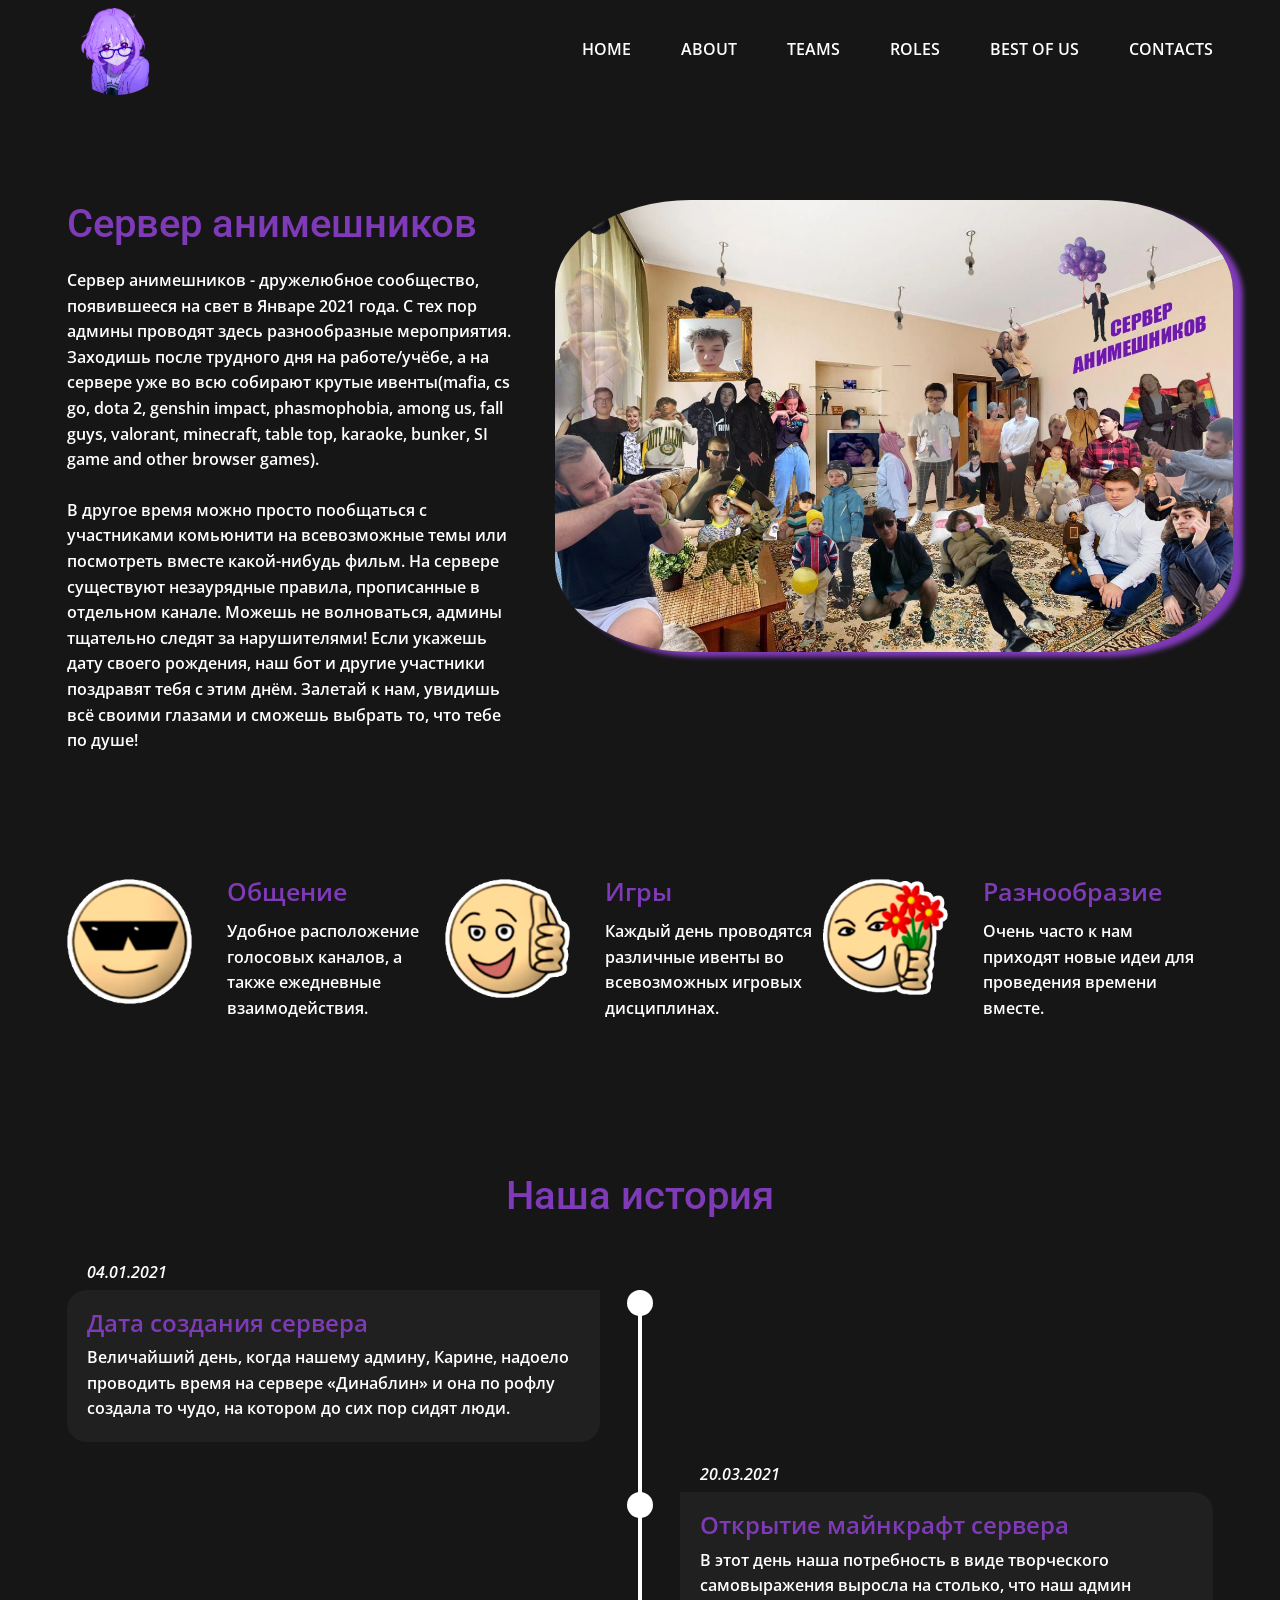
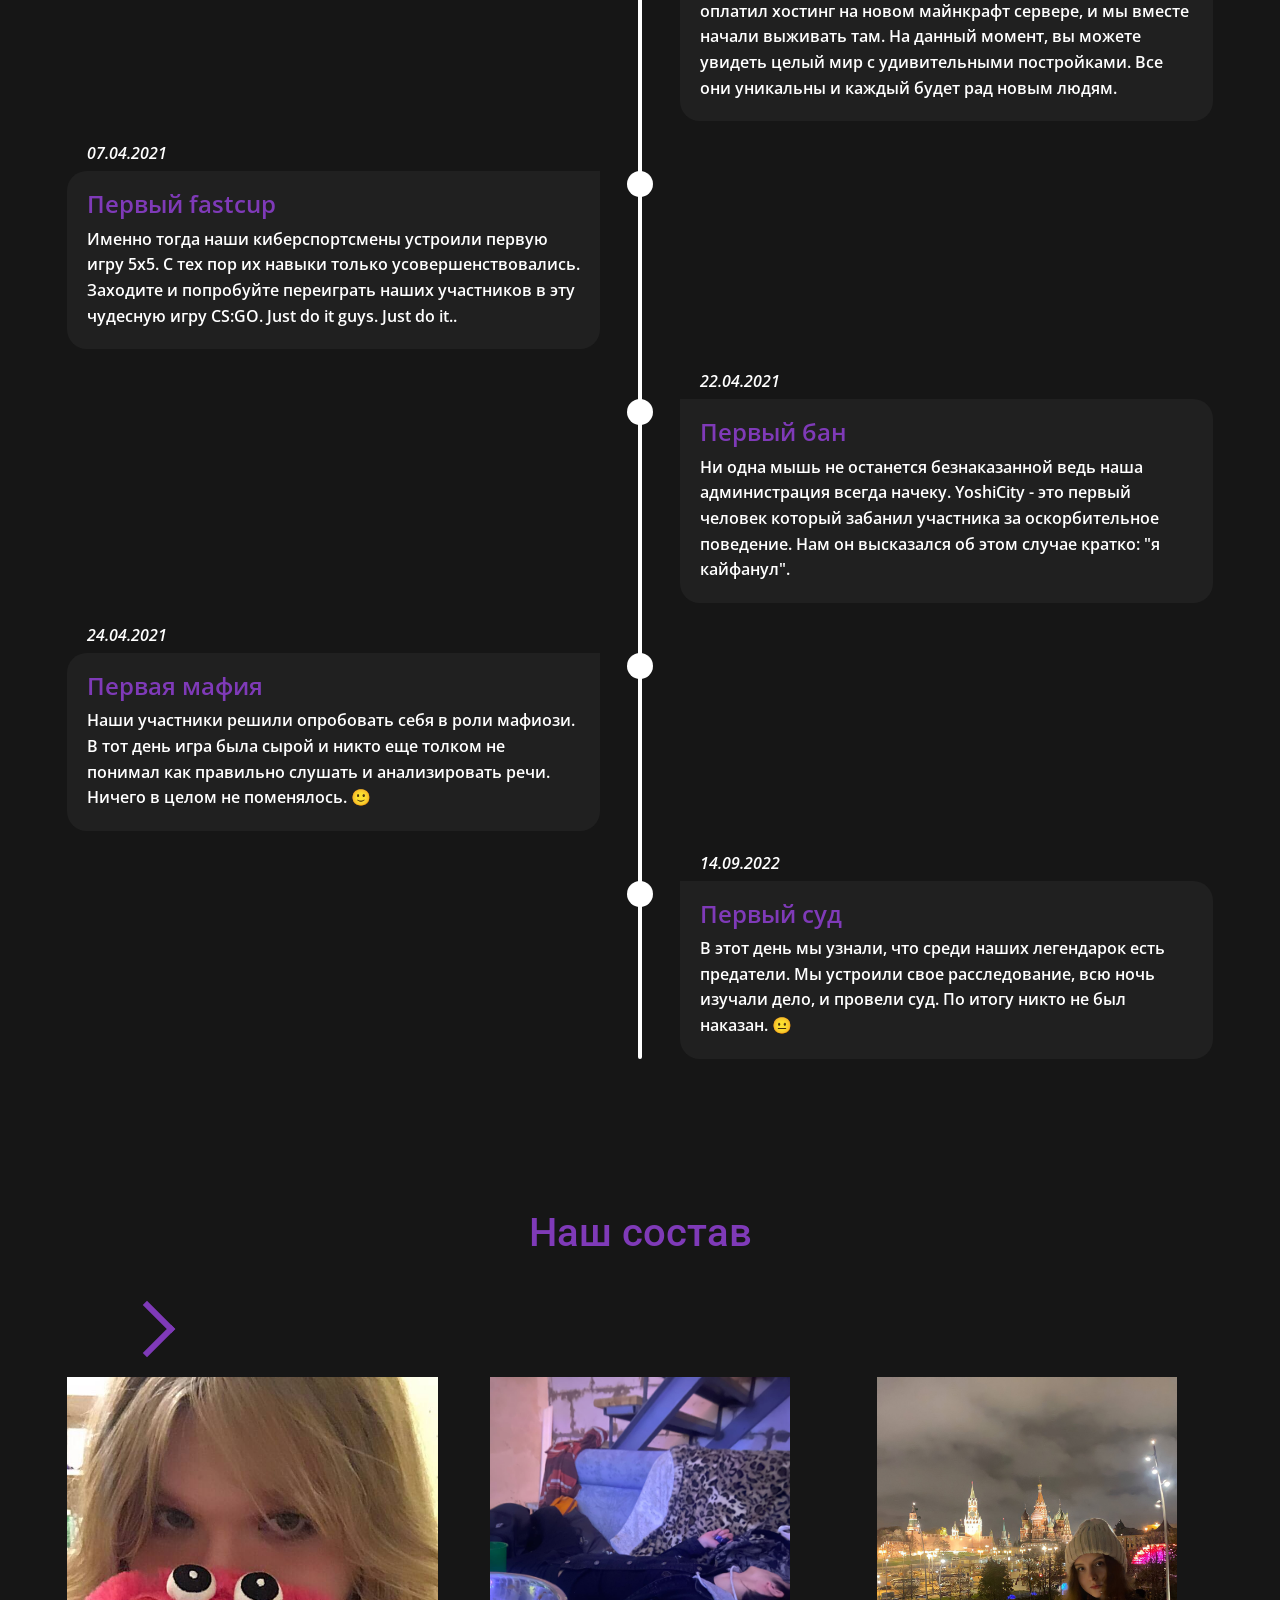
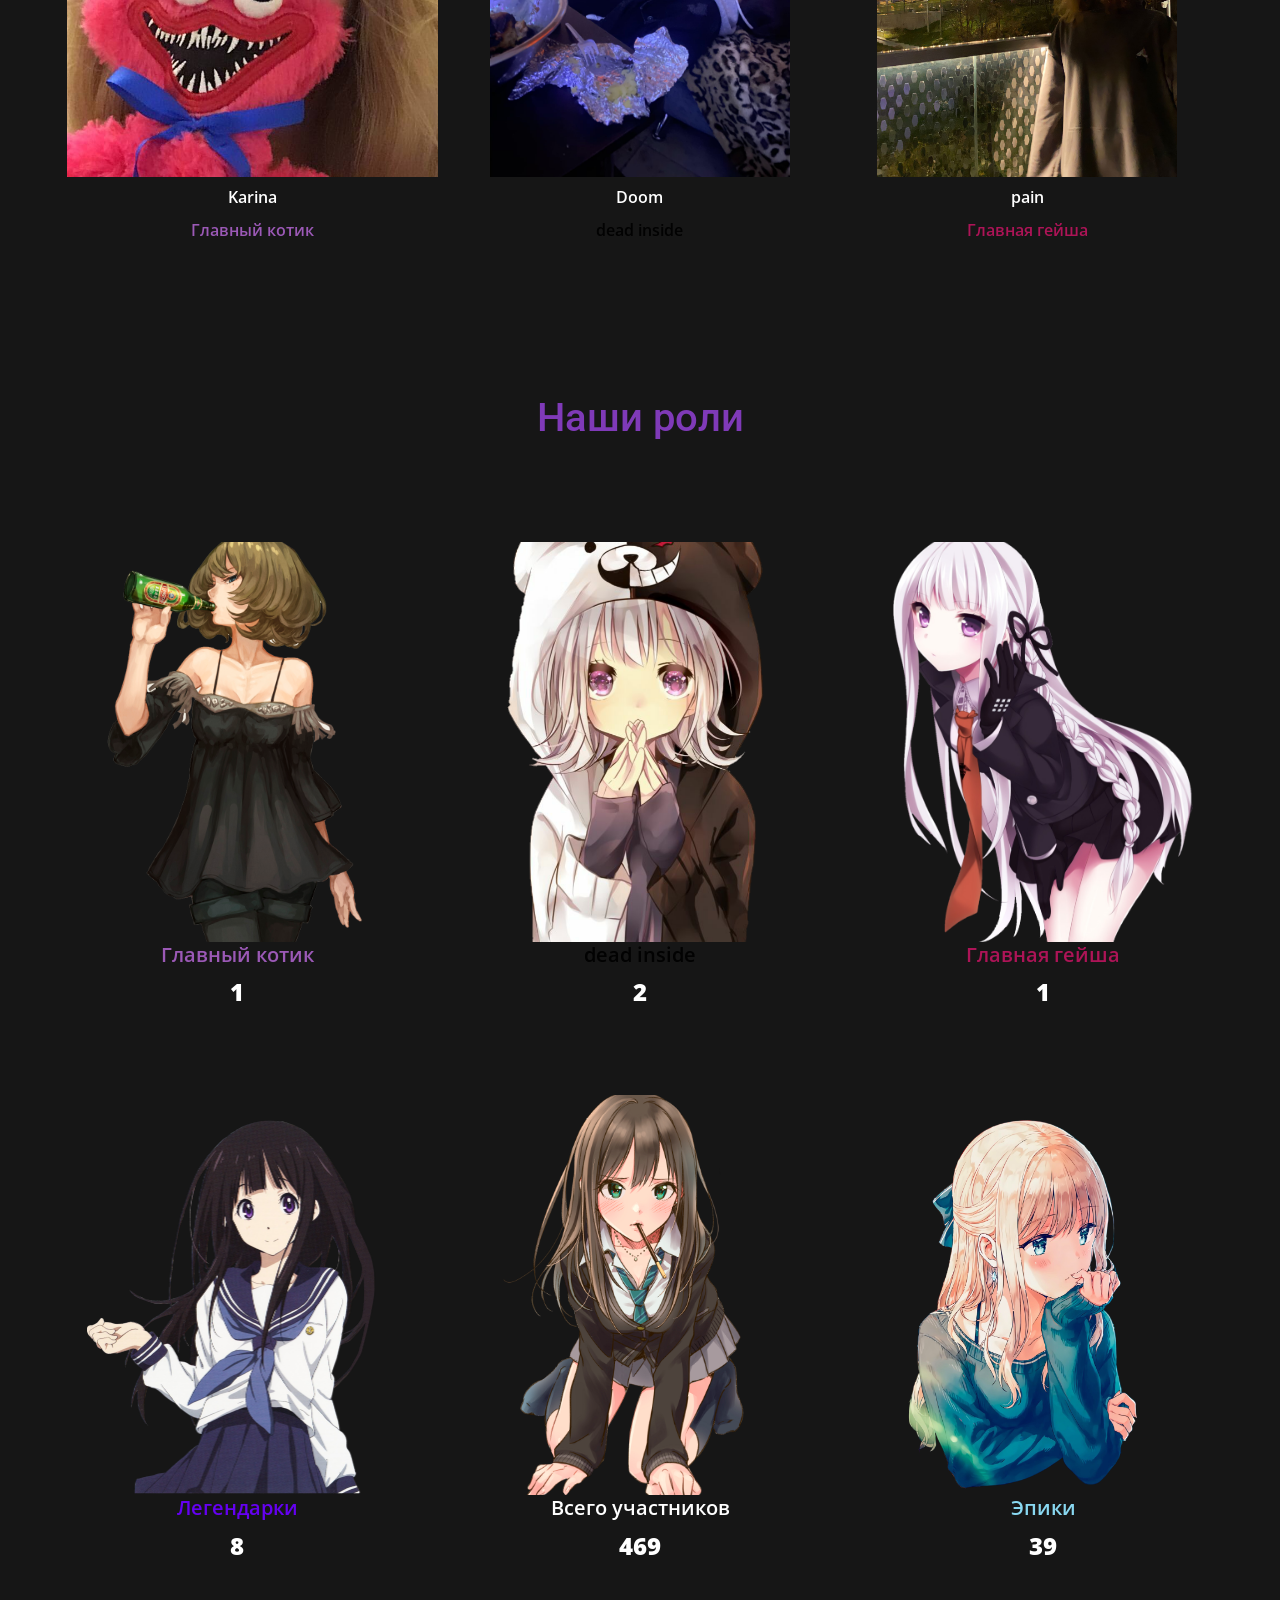
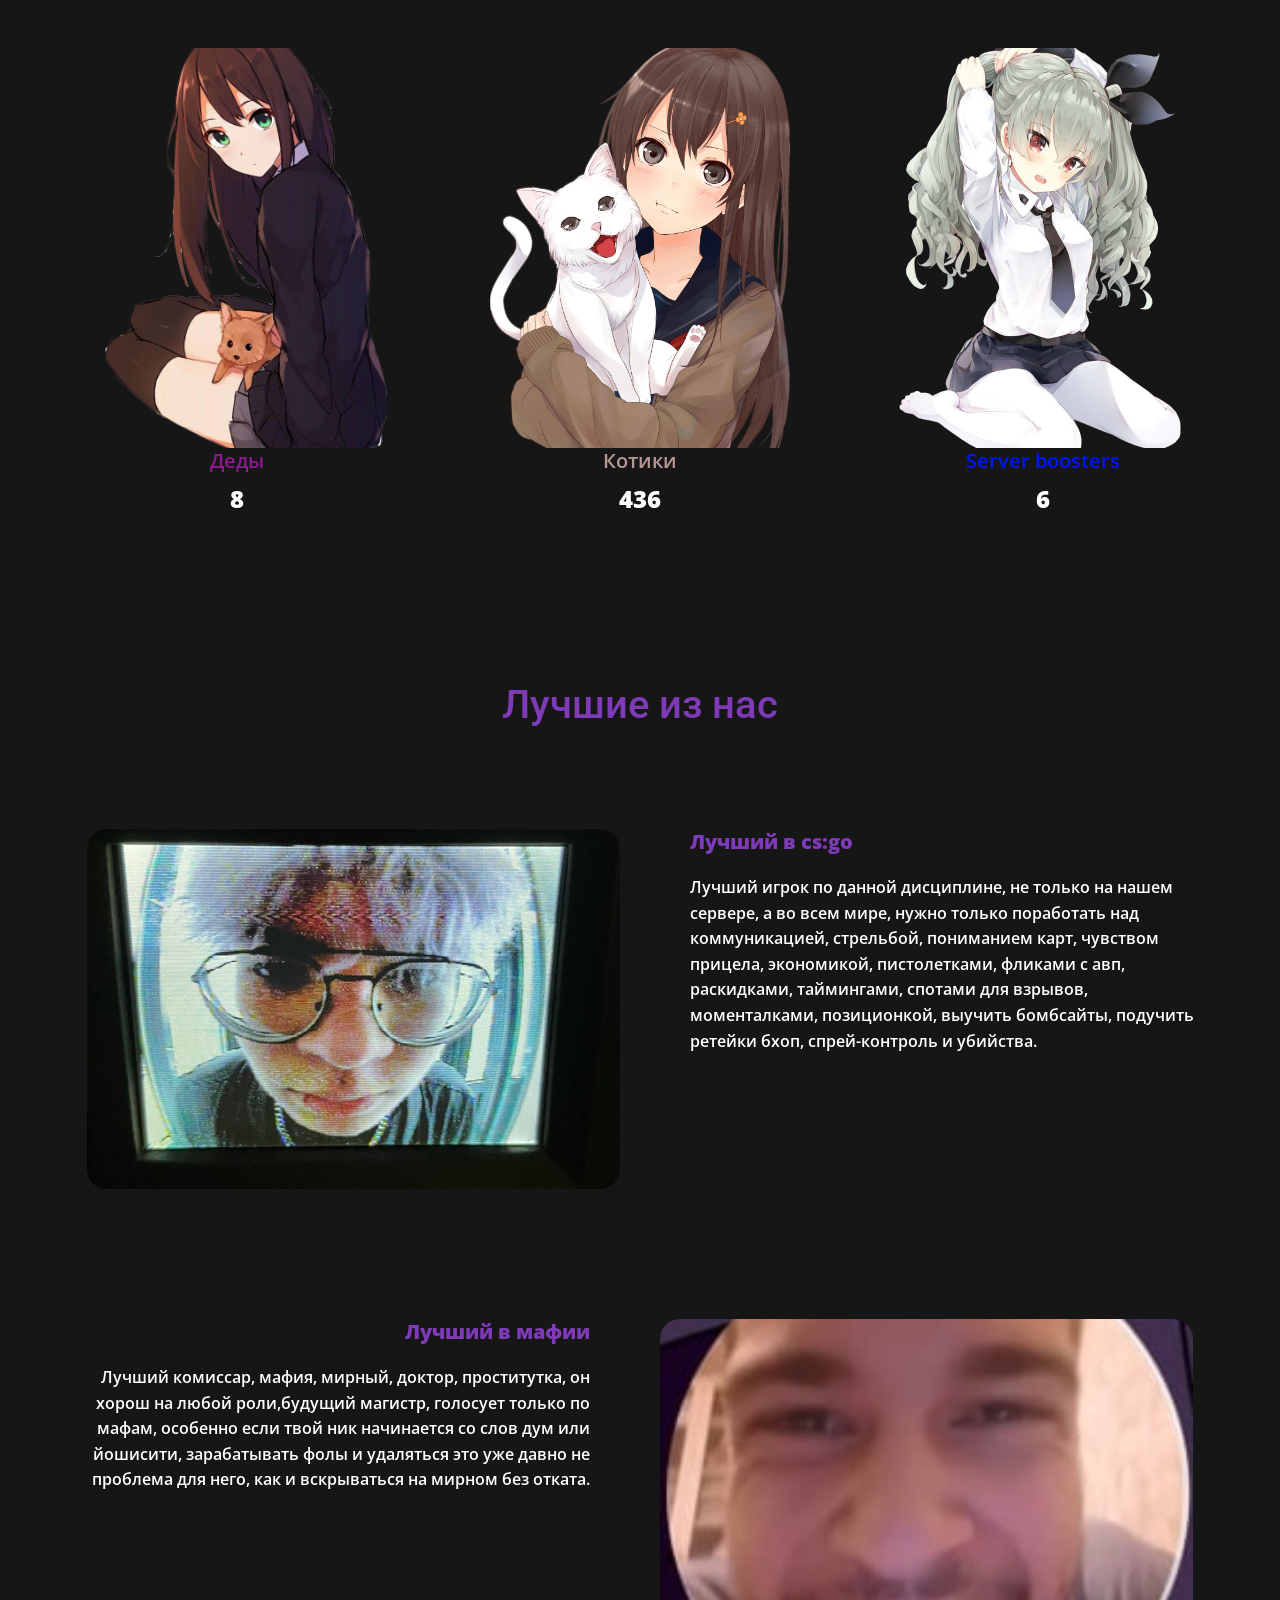
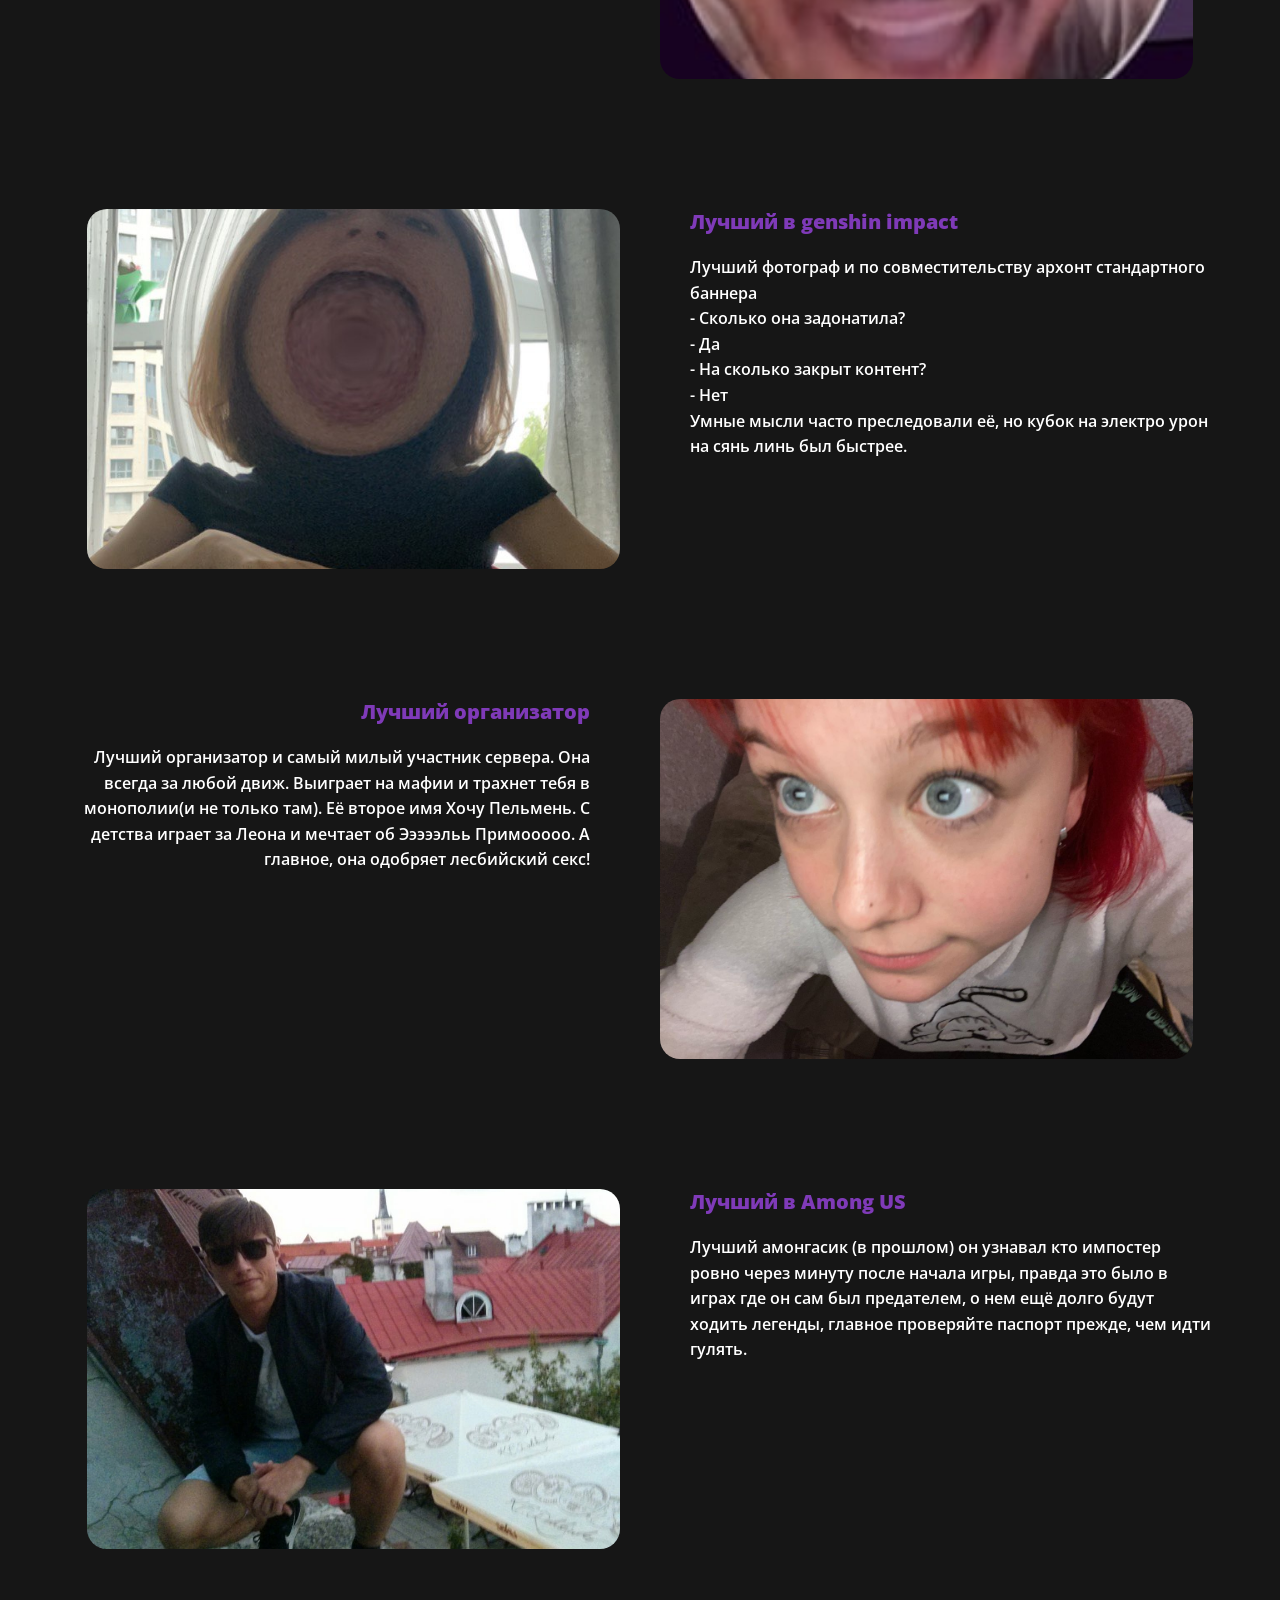
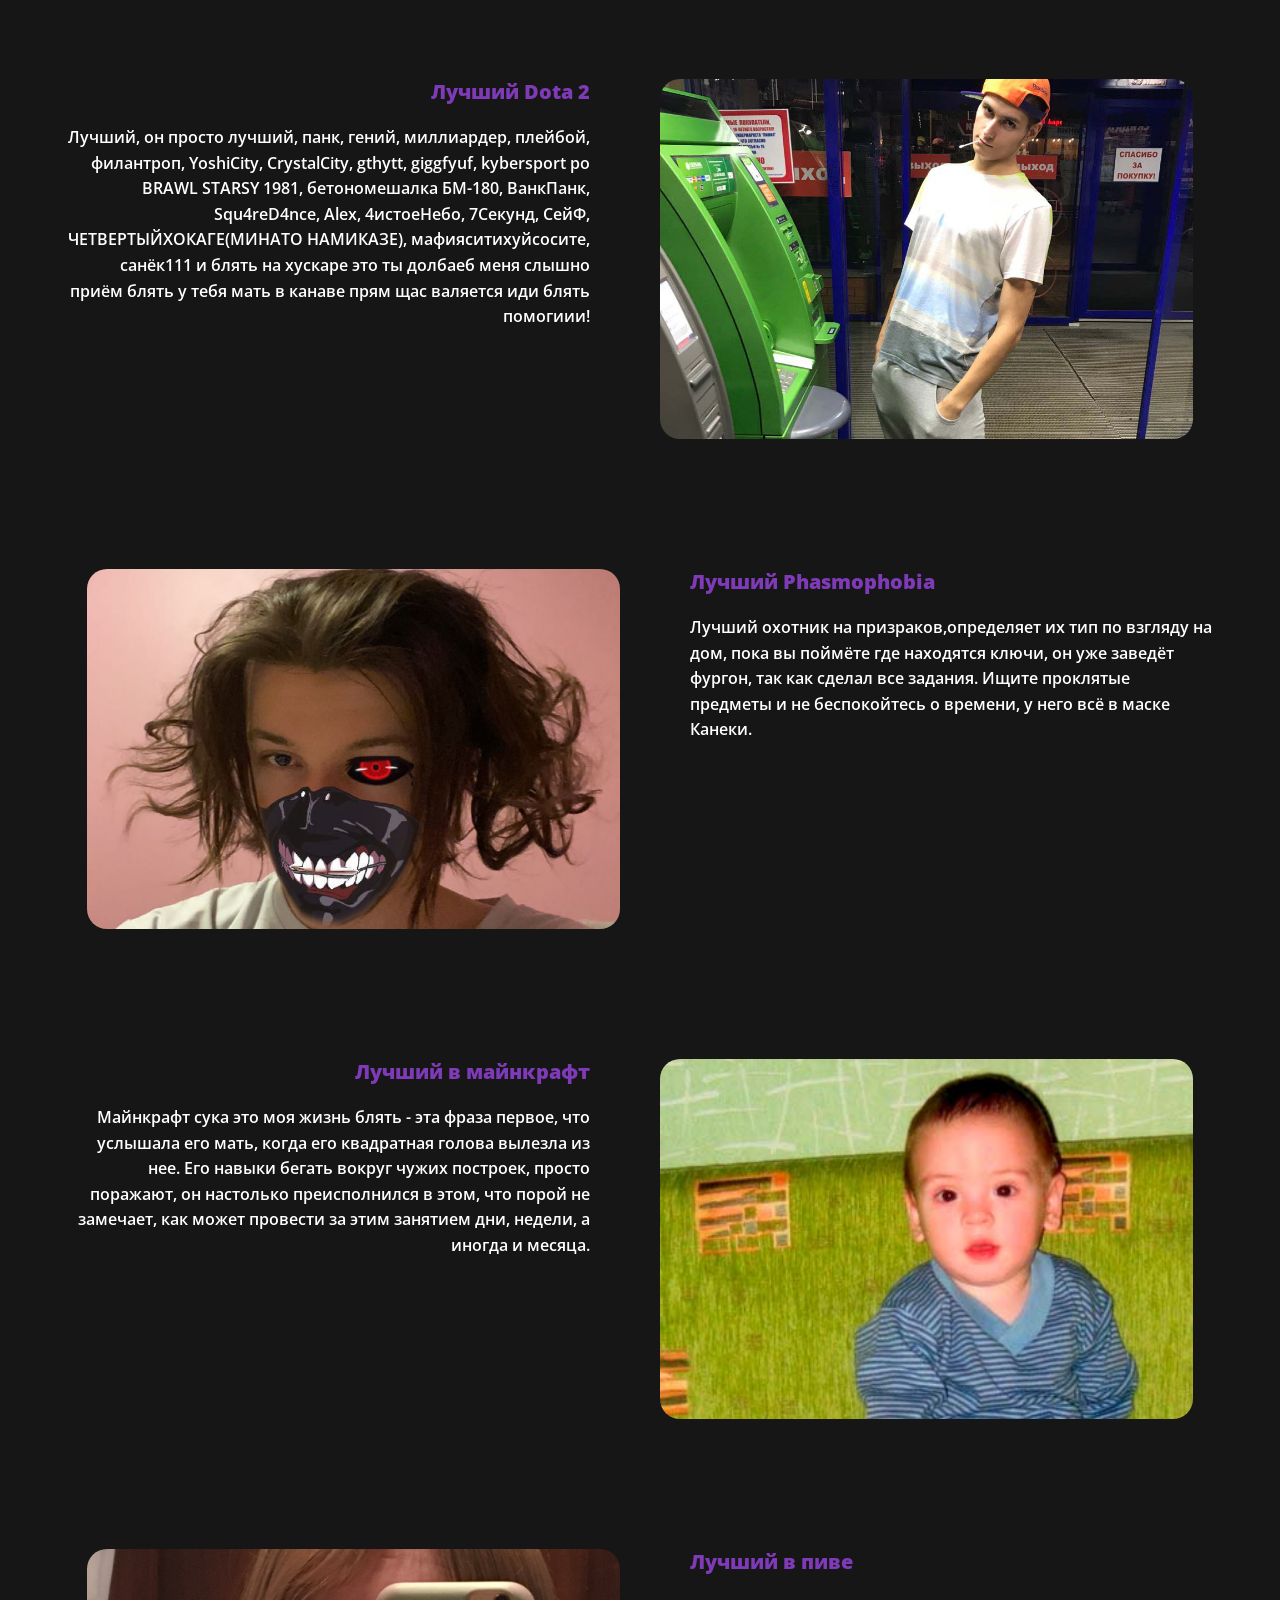
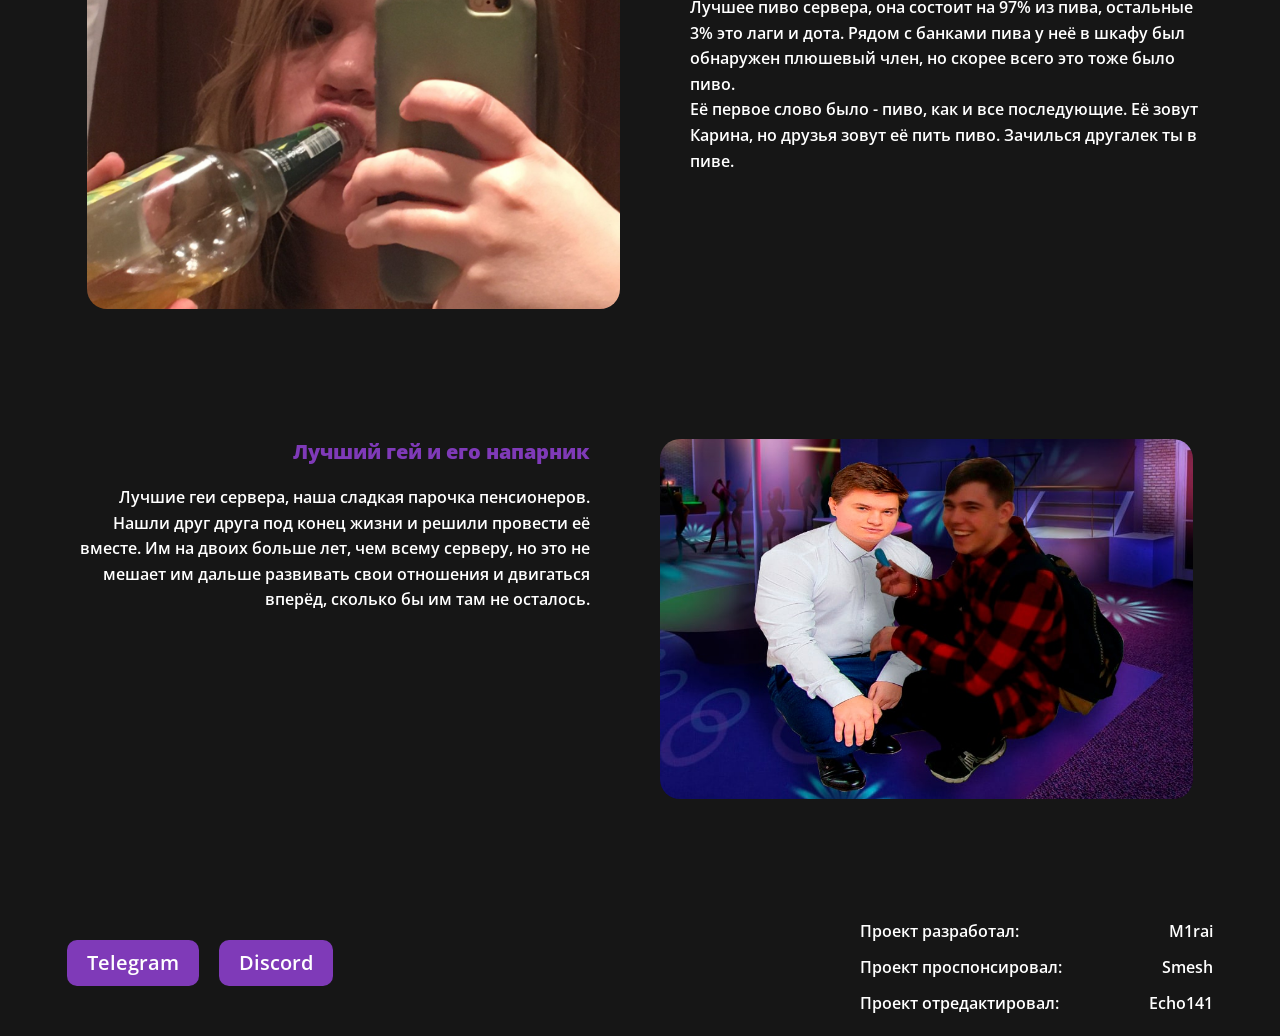
==== commit f1ae7320: "Update index.html" ====
--- a/SA/index.html
+++ b/SA/index.html
@@ -311,9 +311,9 @@
                                 <div class="swiper-slide teams-slide">
                                     <div class="teams-slide__wrapper">
                                         <div class="teams-slide__img">
-                                            <img src="img/teams/владудосик.jpg" alt="">
-                                        </div>
-                                        <div class="teams-slide__text">Владудосик</div>
+                                            <img src="img/teams/Kotow.jpg" alt="">
+                                        </div>
+                                        <div class="teams-slide__text">made in heaven</div>
                                         <span class="teams__roles epic">Эпик</span>
                                     </div>
                                 </div>
@@ -497,7 +497,7 @@
                                 </div>
                                 <div class="roles-item__text">
                                     <h2 class="roles-item__title leg">Легендарки</h2>
-                                    <span class="roles-item__count">12</span>
+                                    <span class="roles-item__count">8</span>
                                 </div>
                             </div>
                             <div class="roles__item roles-item">
@@ -506,7 +506,7 @@
                                 </div>
                                 <div class="roles-item__text">
                                     <h2 class="roles-item__title">Всего участников</h2>
-                                    <span class="roles-item__count">412</span>
+                                    <span class="roles-item__count">469</span>
                                 </div>
                             </div>
                             <div class="roles__item roles-item">
@@ -515,7 +515,7 @@
                                 </div>
                                 <div class="roles-item__text">
                                     <h2 class="roles-item__title epic">Эпики</h2>
-                                    <span class="roles-item__count">30</span>
+                                    <span class="roles-item__count">39</span>
                                 </div>
                             </div>
                         </div>
@@ -526,7 +526,7 @@
                                 </div>
                                 <div class="roles-item__text">
                                     <h2 class="roles-item__title ded">Деды</h2>
-                                    <span class="roles-item__count">11</span>
+                                    <span class="roles-item__count">8</span>
                                 </div>
                             </div>
                             <div class="roles__item roles-item">
@@ -535,7 +535,7 @@
                                 </div>
                                 <div class="roles-item__text">
                                     <h2 class="roles-item__title kotik">Котики</h2>
-                                    <span class="roles-item__count">342</span>
+                                    <span class="roles-item__count">436</span>
                                 </div>
                             </div>
                             <div class="roles__item roles-item">
@@ -543,8 +543,8 @@
                                     <img src="img/roles/item_9.png" alt="">
                                 </div>
                                 <div class="roles-item__text">
-                                    <h2 class="roles-item__title boost">Server booster</h2>
-                                    <span class="roles-item__count">2</span>
+                                    <h2 class="roles-item__title boost">Server boosters</h2>
+                                    <span class="roles-item__count">6</span>
                                 </div>
                             </div>
                         </div>
--- a/SA/css/style.css
+++ b/SA/css/style.css
@@ -463,9 +463,7 @@
   .home__item {
     margin-bottom: 40px;
   }
-  .home__text p:nth-child(2) {
-    display: none;
-  }
+ 
   .home__title.title {
     line-height: 50px;
     margin-bottom: 20px;
@@ -1066,4 +1064,4 @@
   .text-left {
     padding-right: 60px;
   }
-}/*# sourceMappingURL=style.css.map */+}/*# sourceMappingURL=style.css.map */
